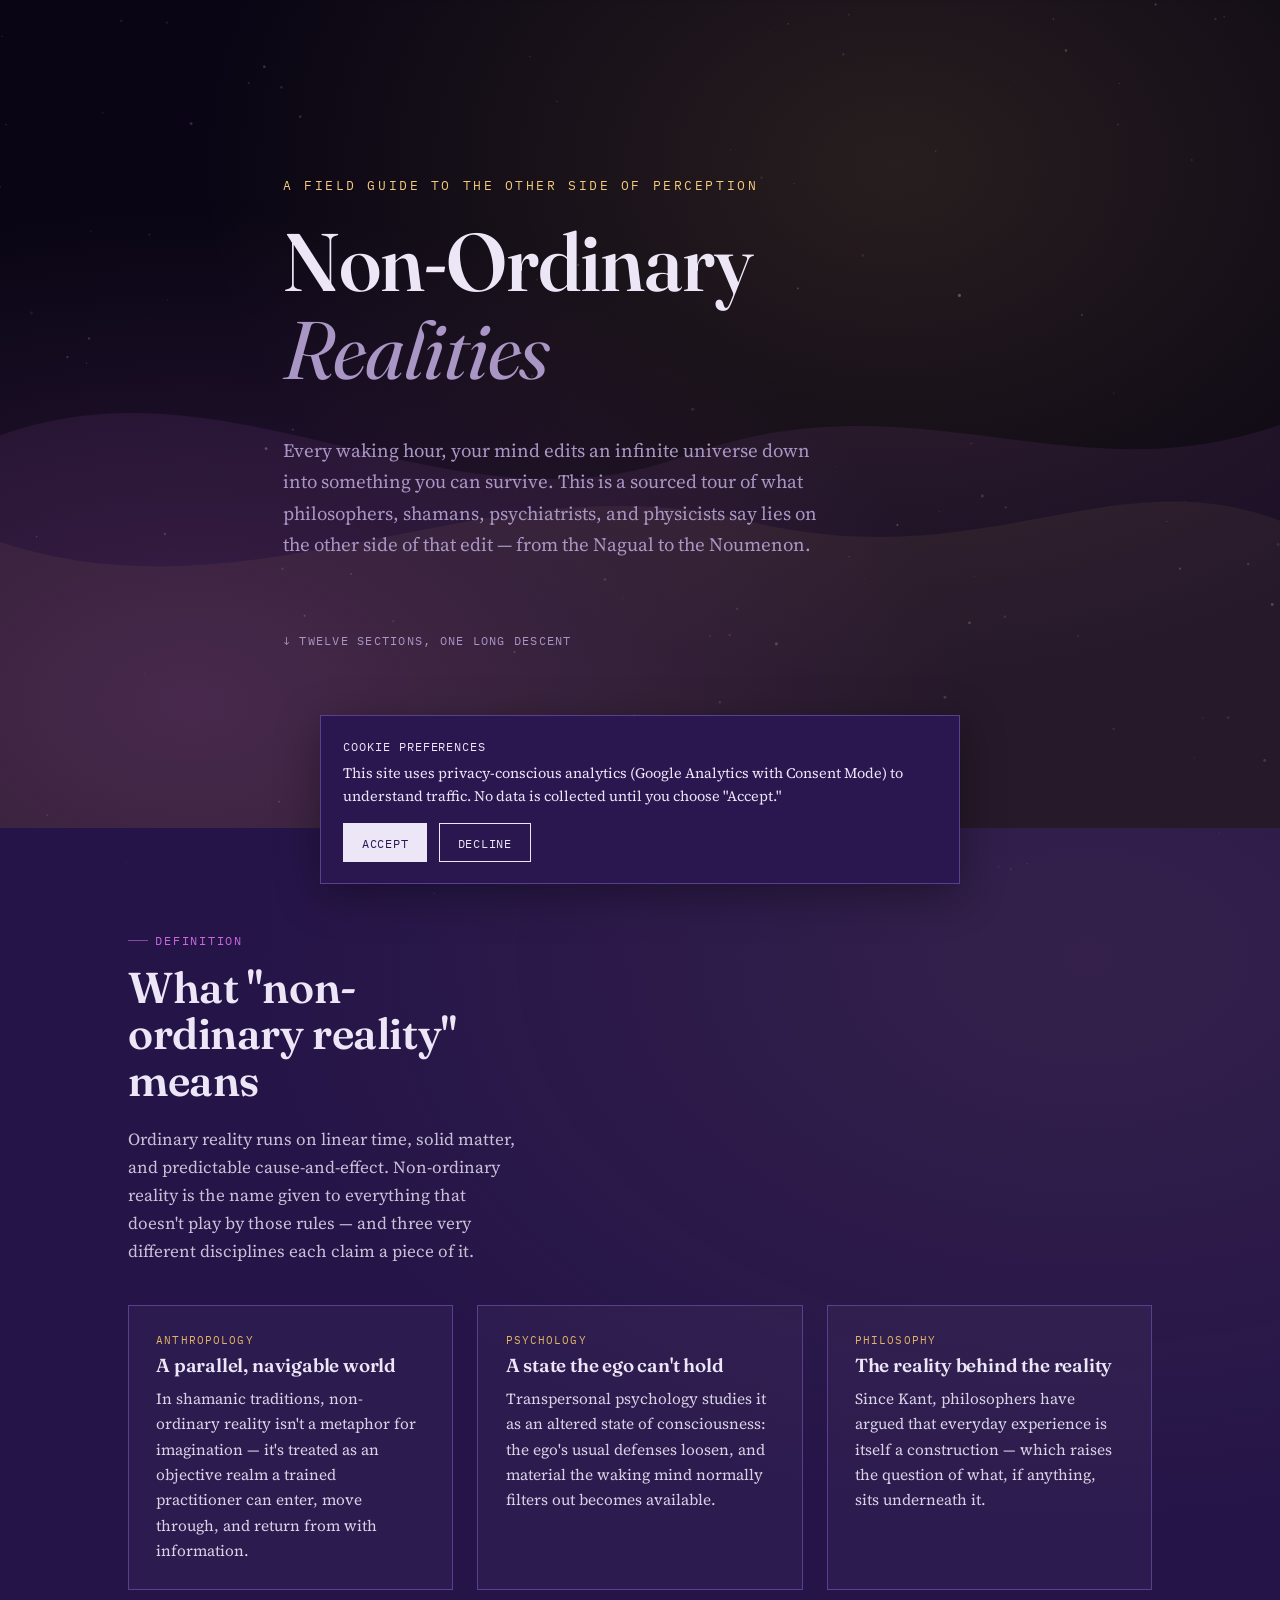
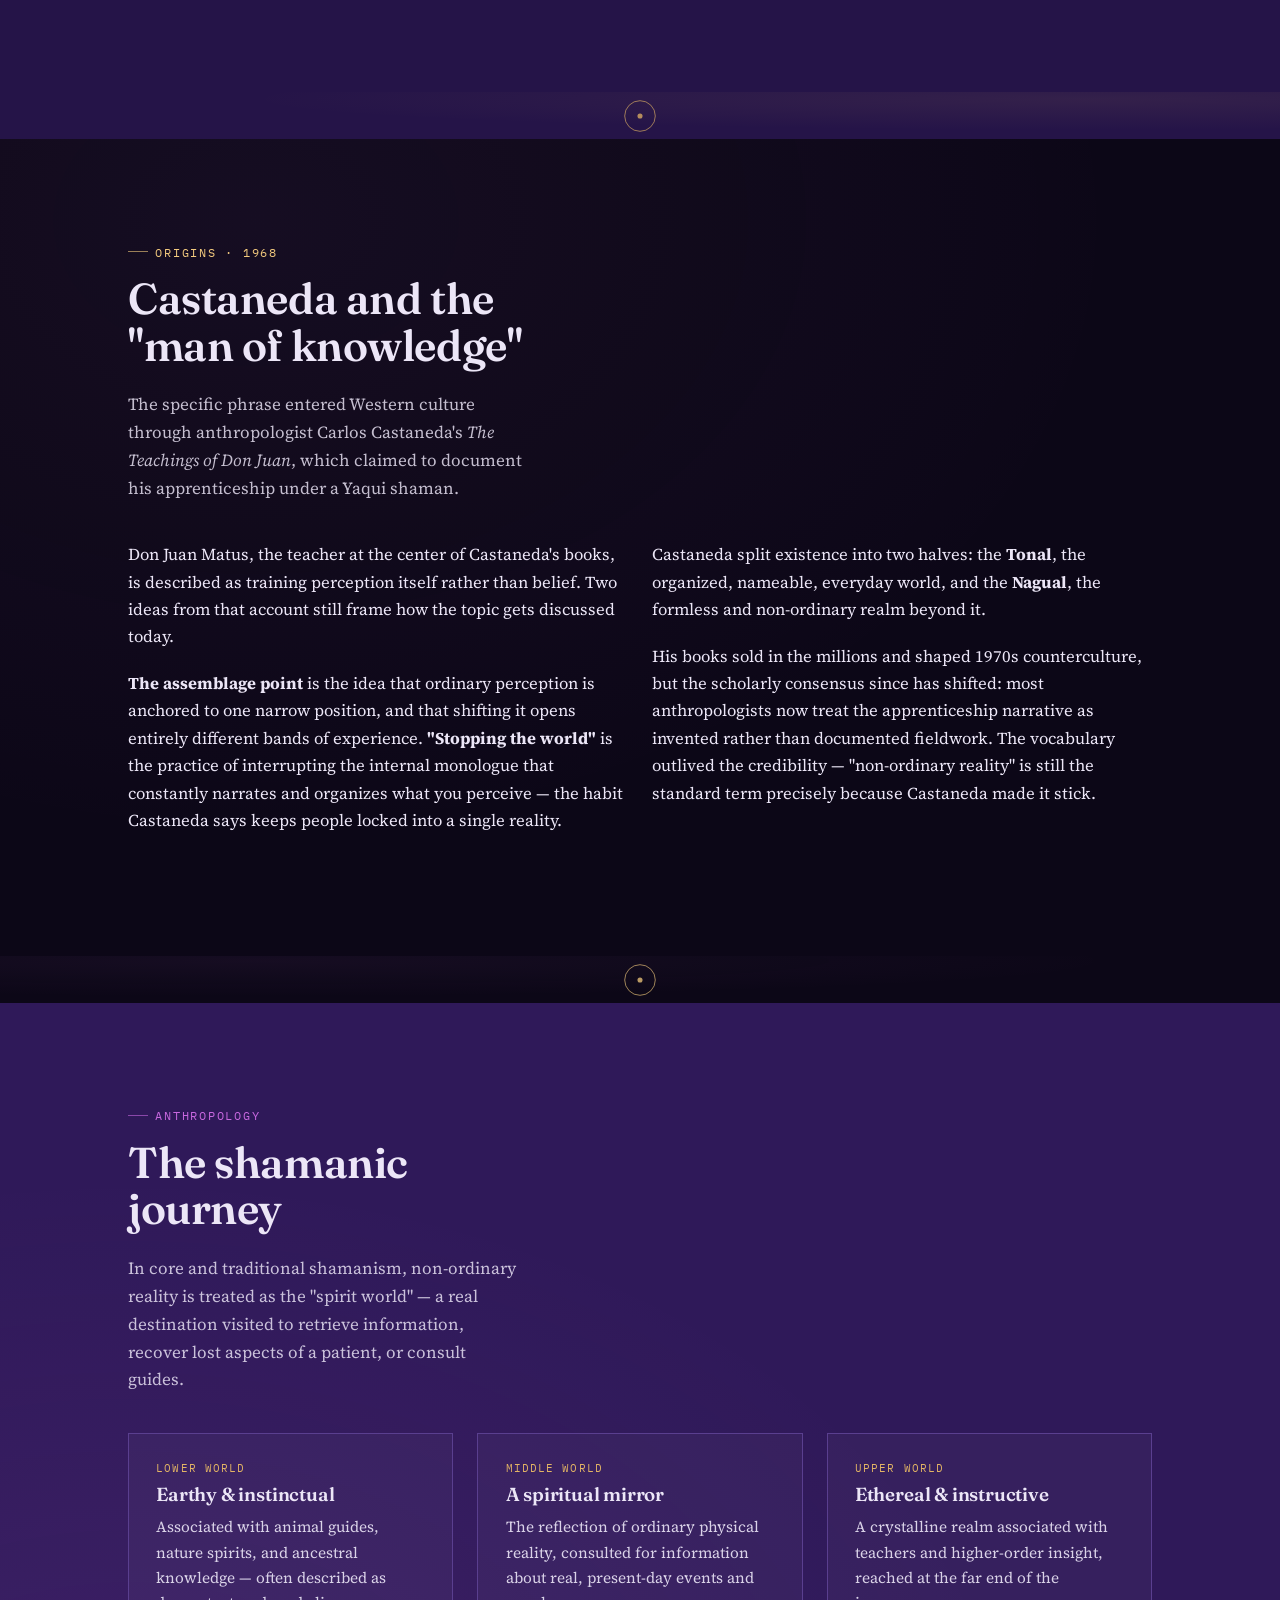
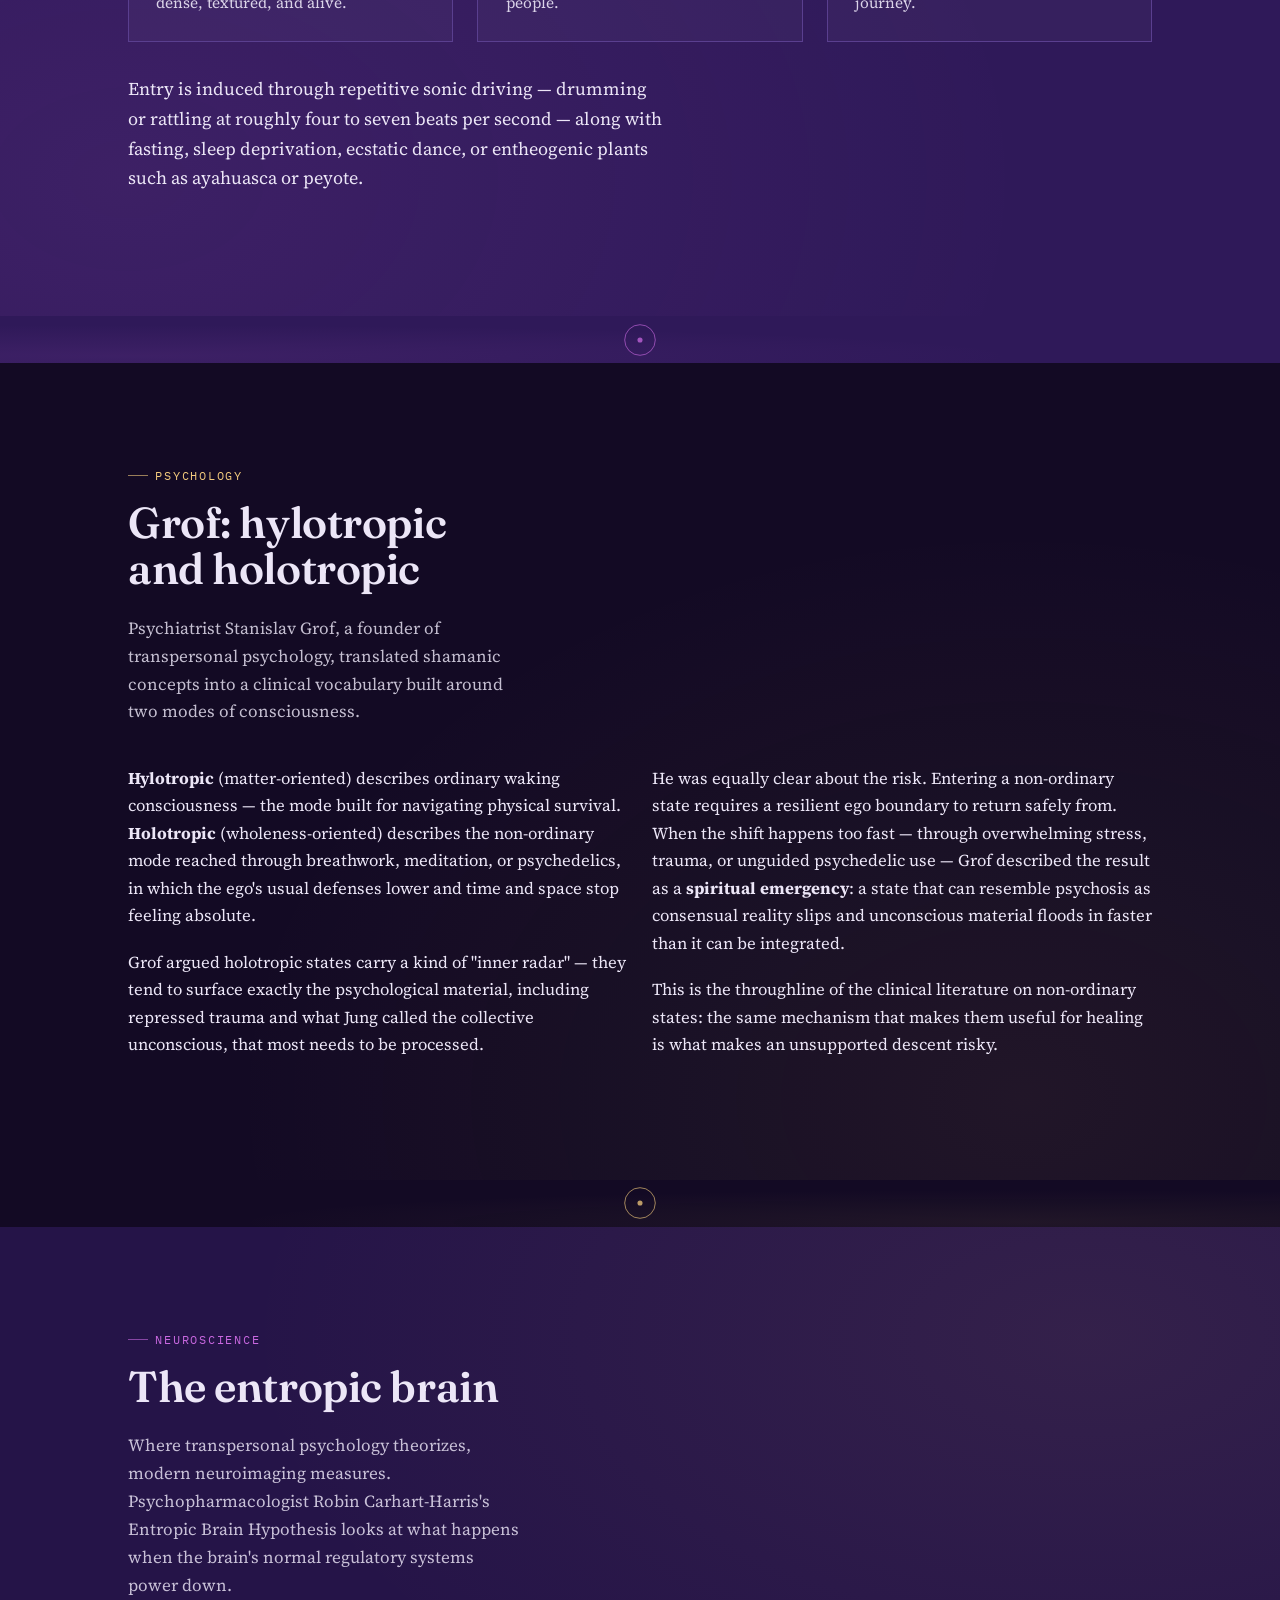
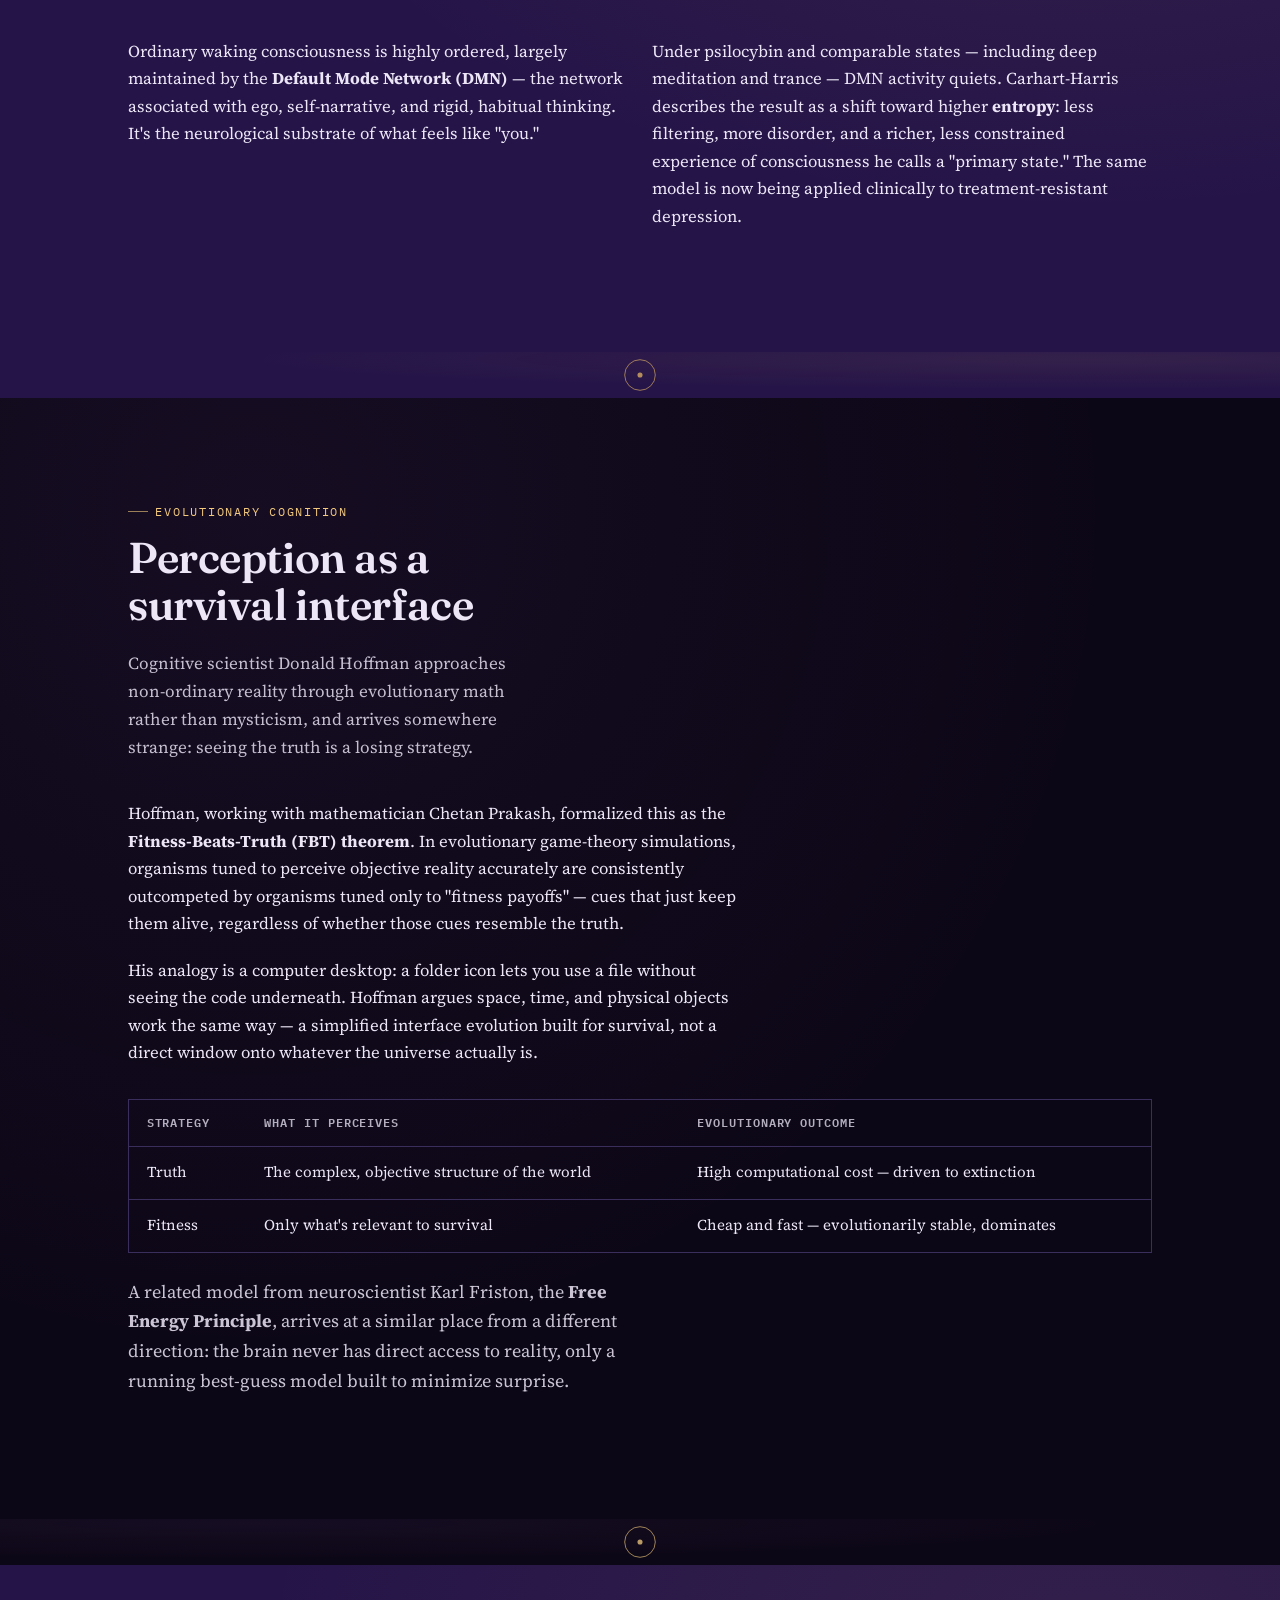
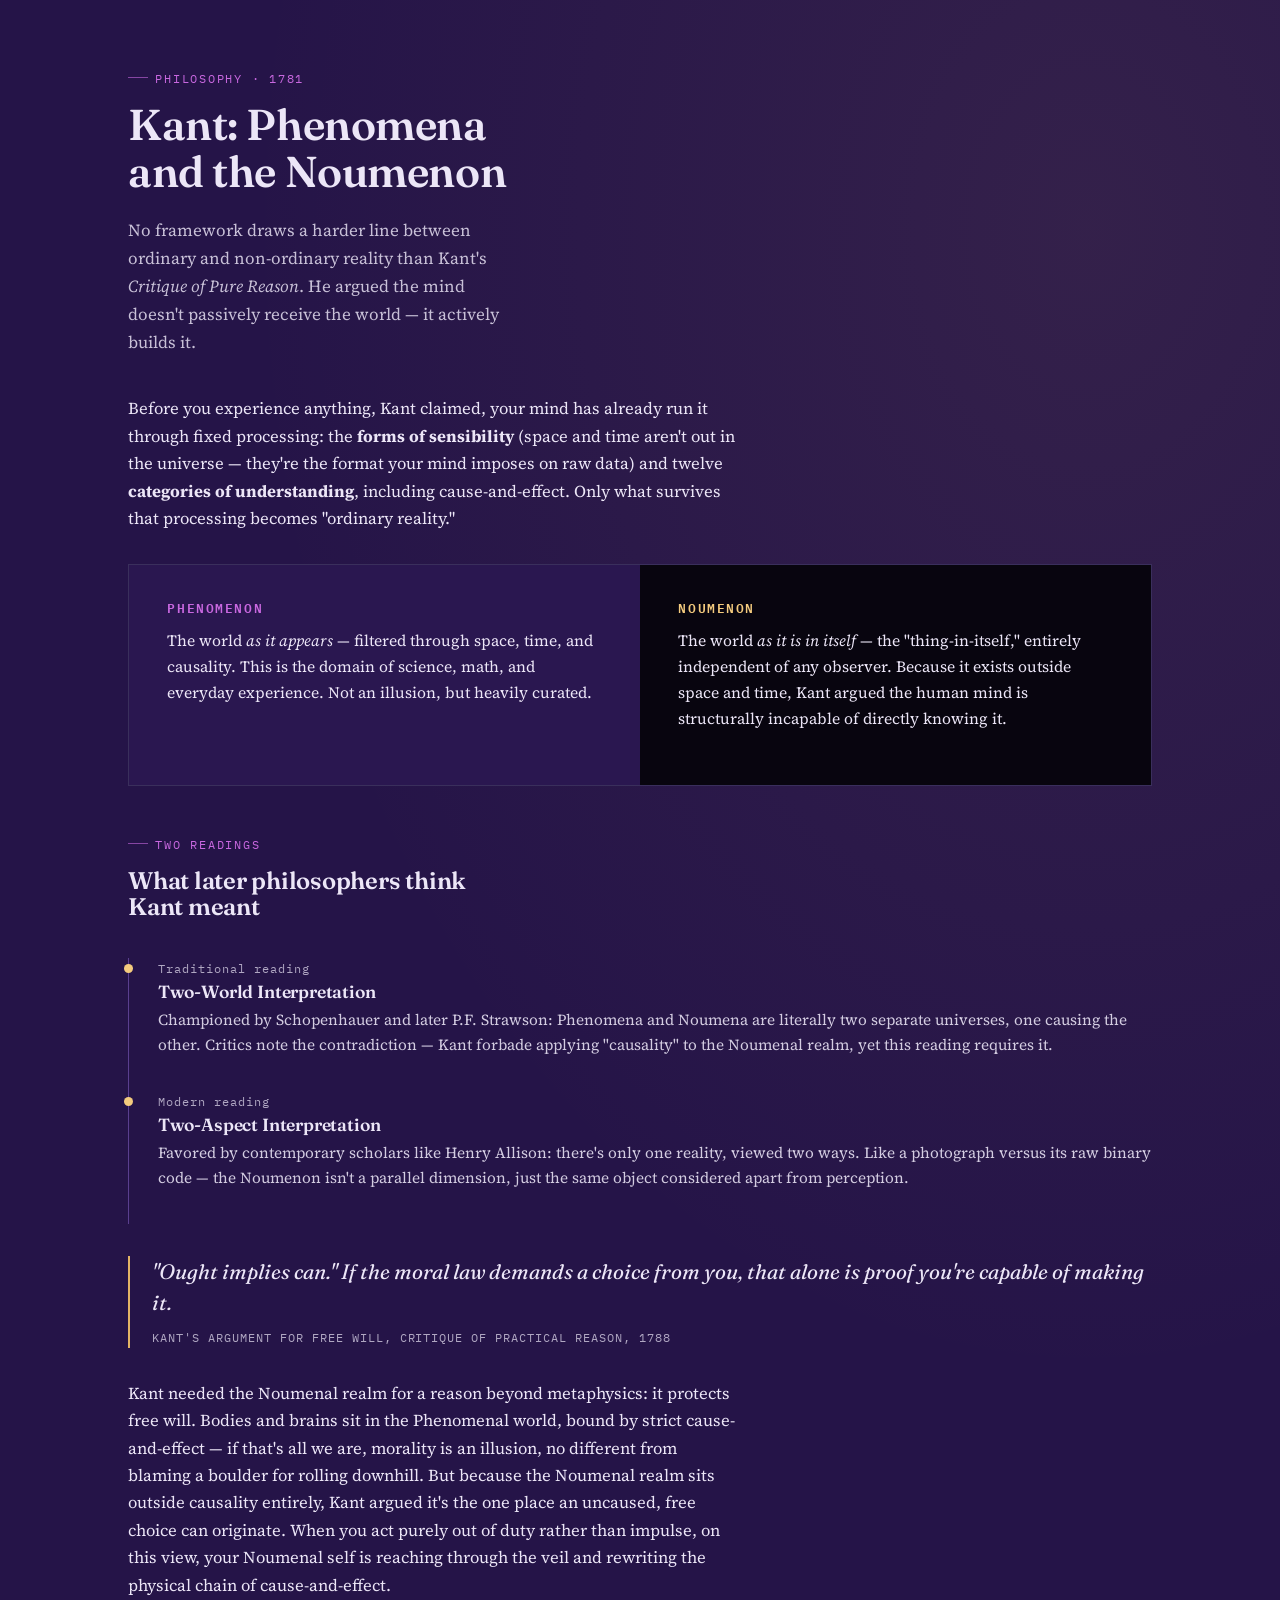
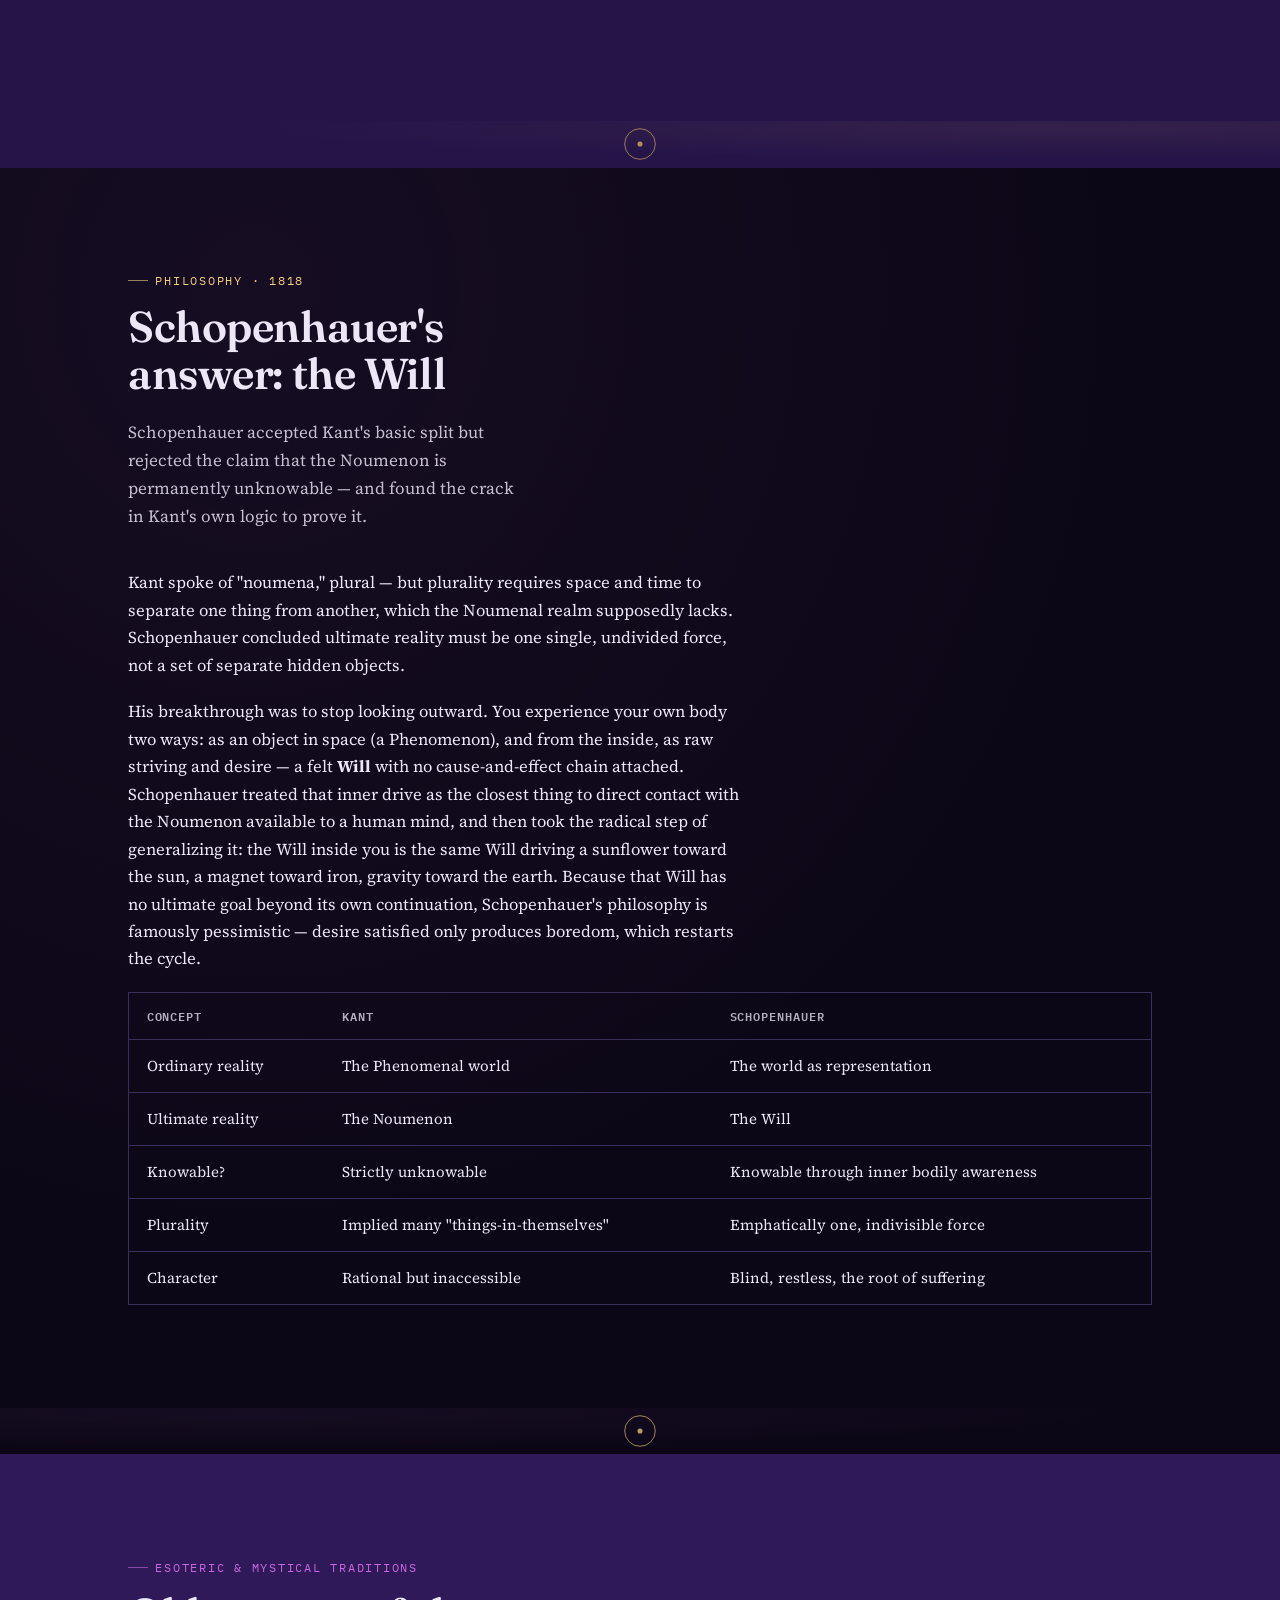
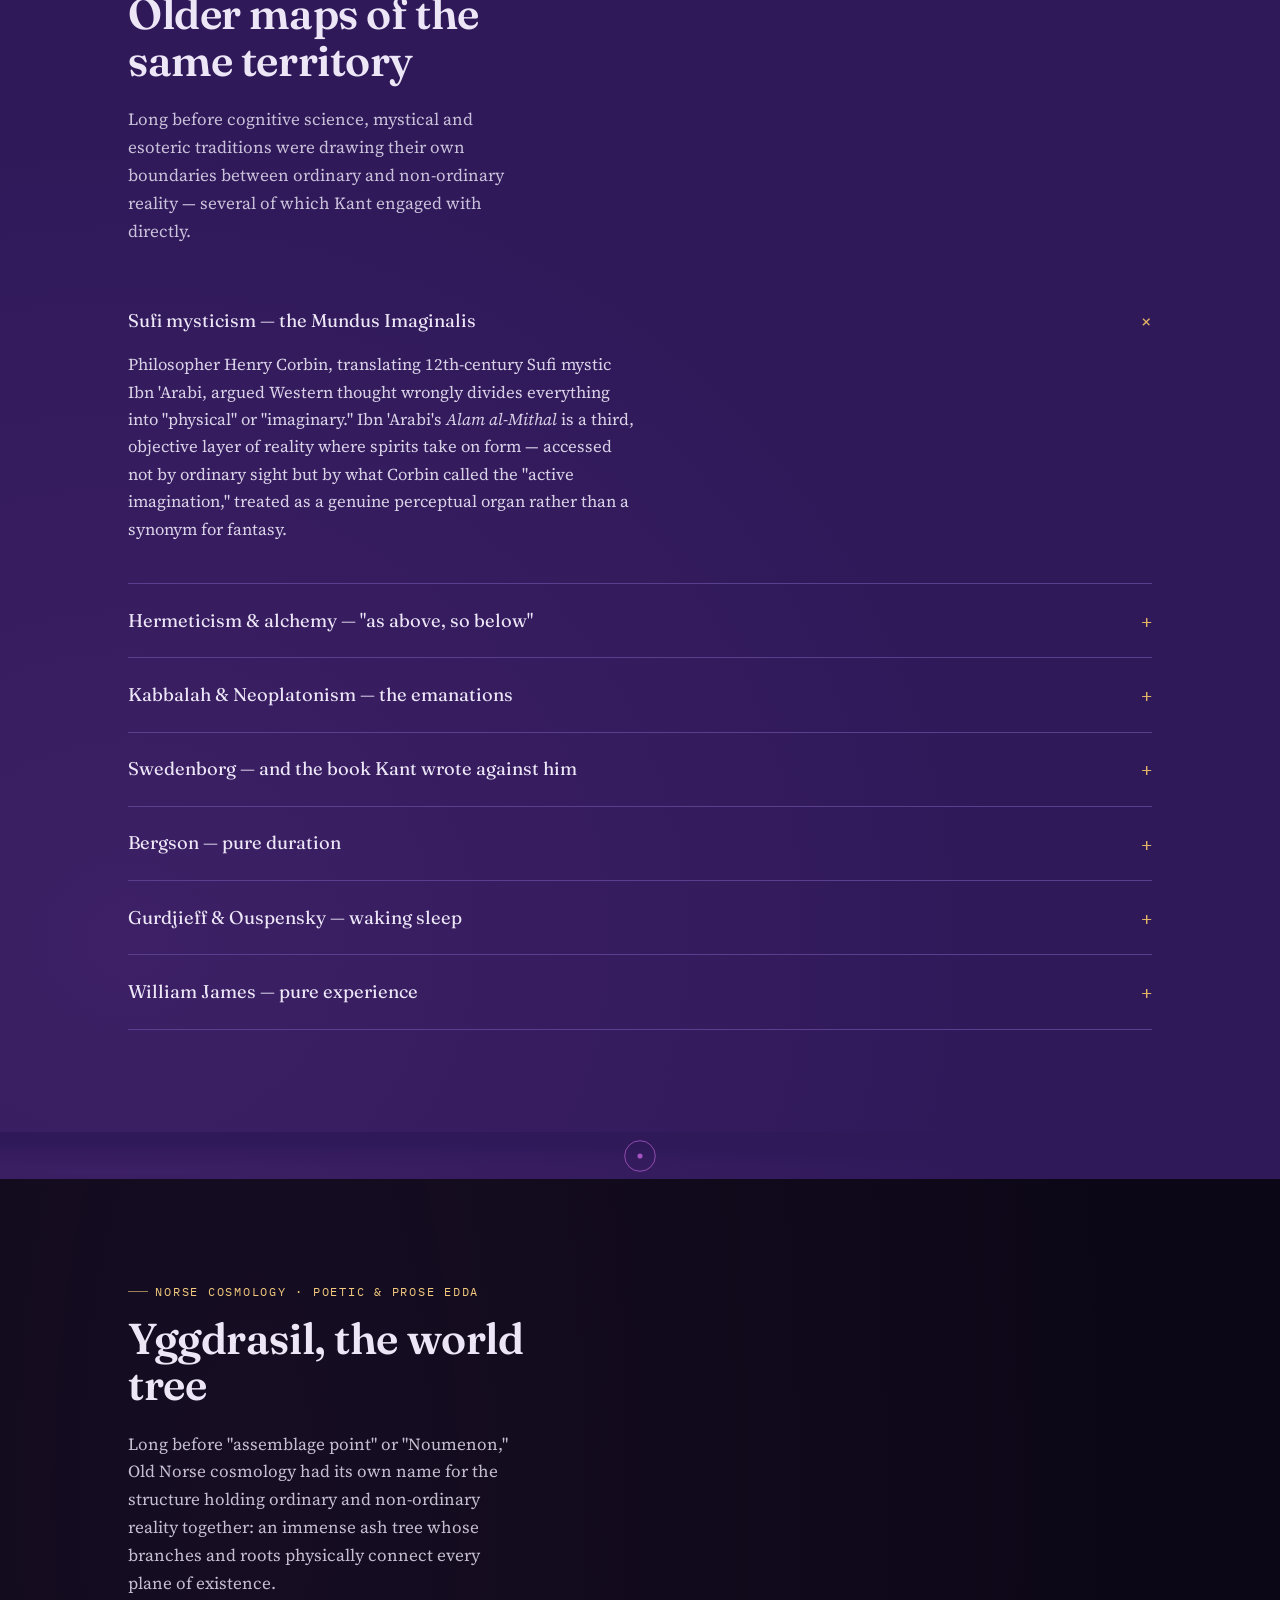
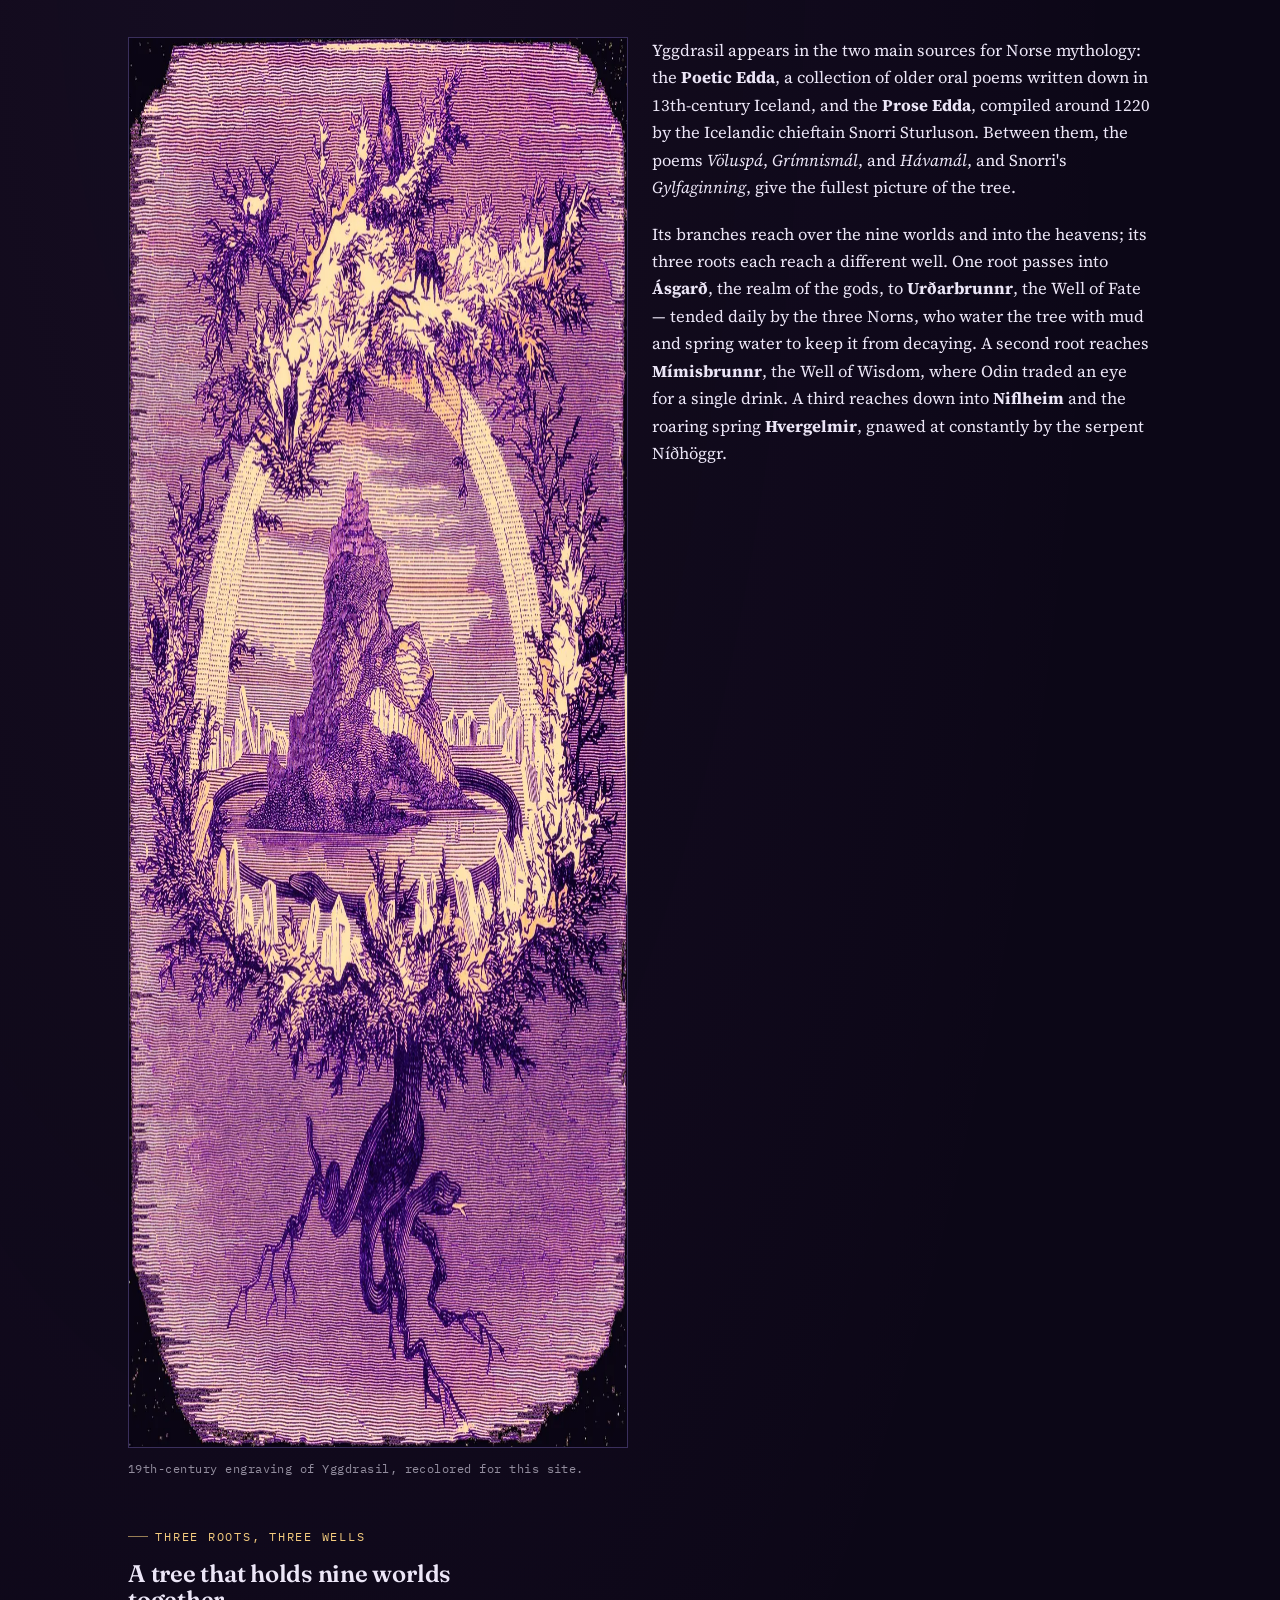
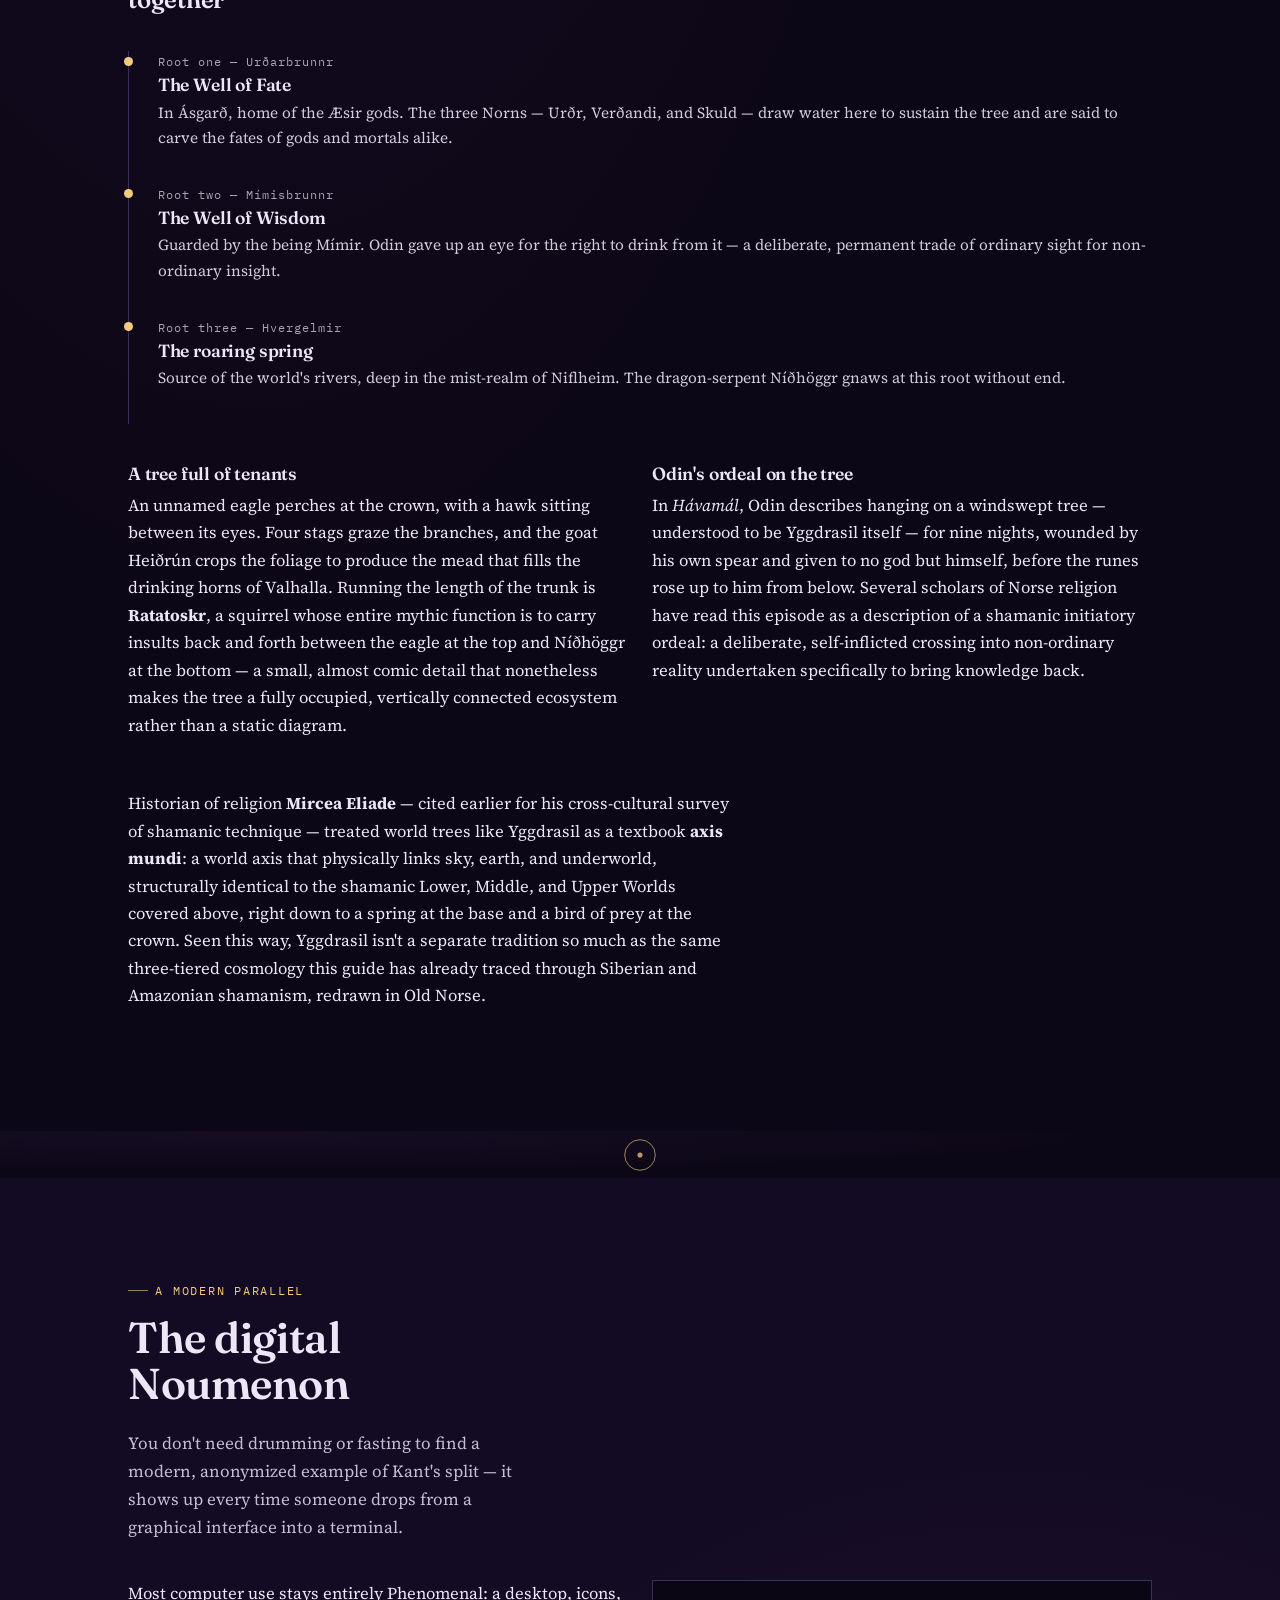
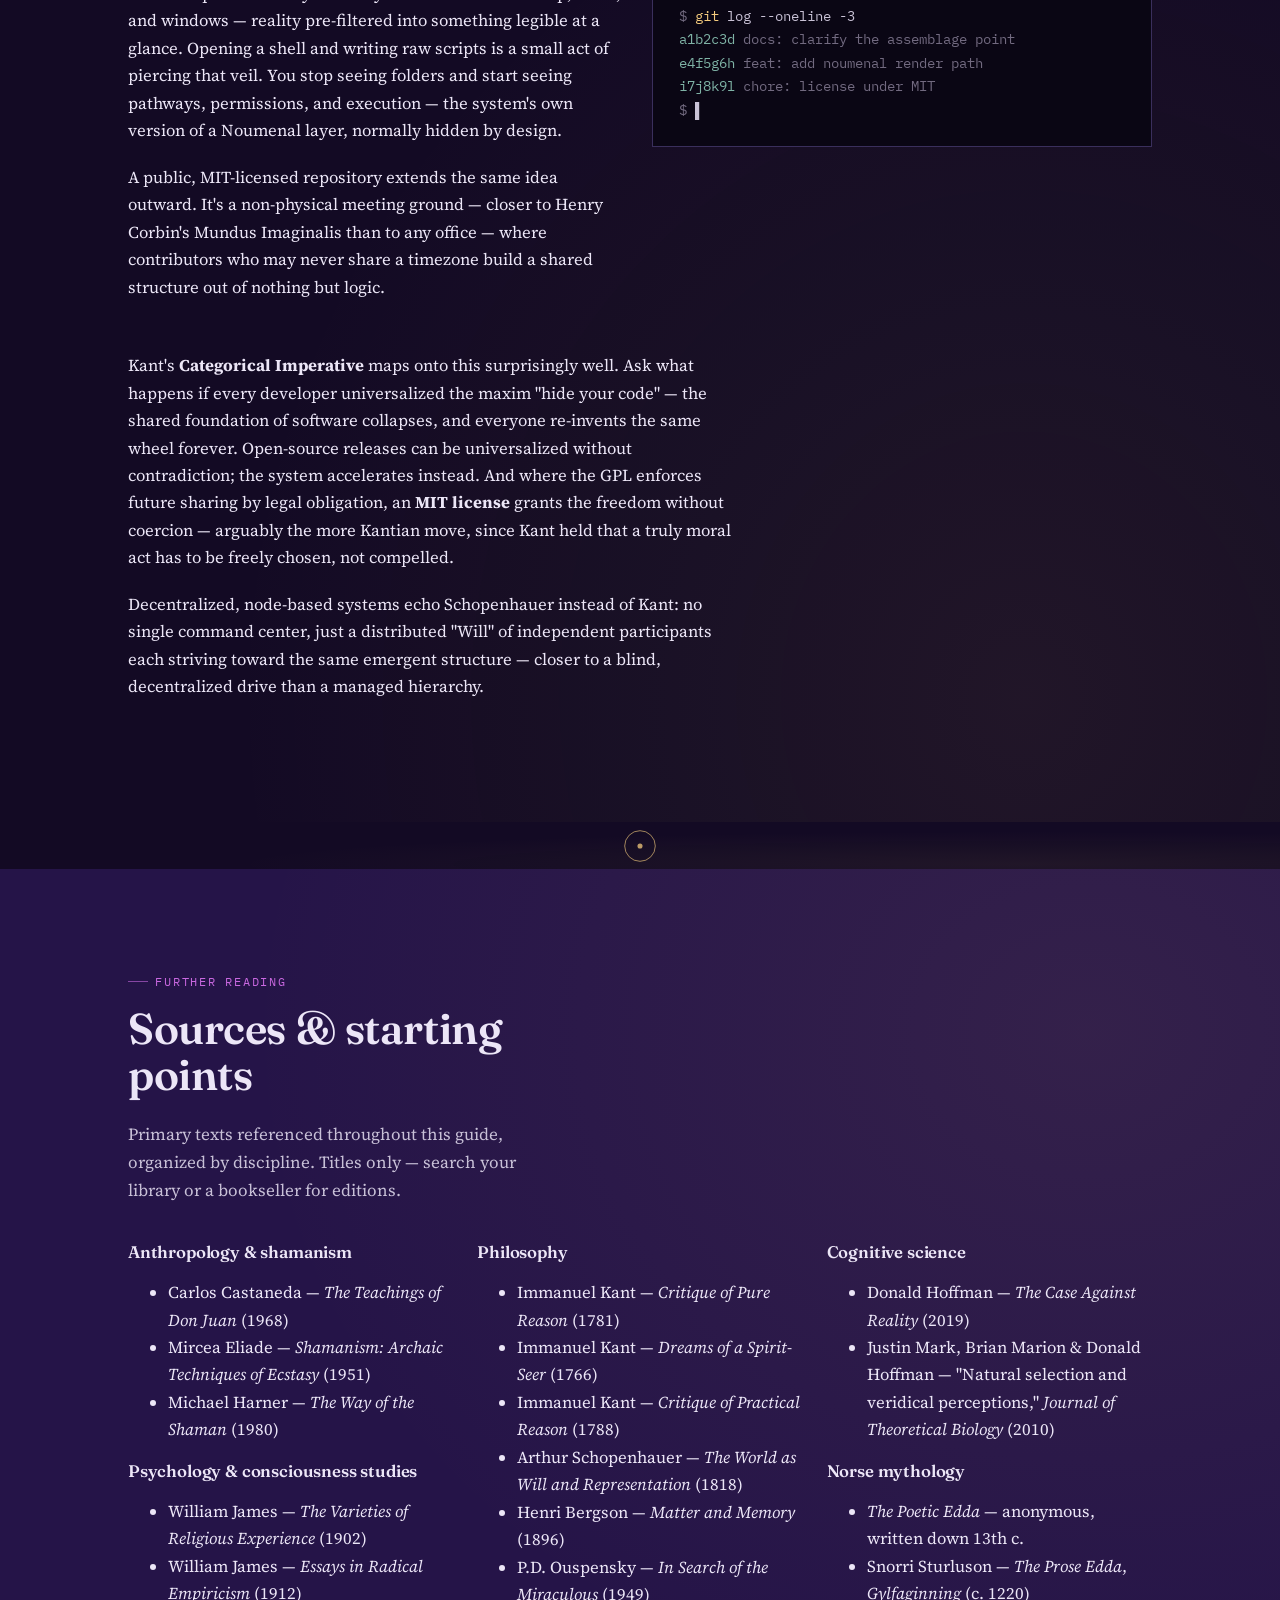
==== index.html @ 23cc80ba "Add files via upload" ====
<!DOCTYPE html>
<html lang="en">
<head>
<meta charset="UTF-8">
<meta name="viewport" content="width=device-width, initial-scale=1.0">
<title>Non-Ordinary Realities — A Field Guide to the Other Side of Perception</title>
<meta name="description" content="A sourced field guide to non-ordinary reality: Castaneda's Nagual, shamanic journeying, Grof's holotropic states, the entropic brain, Hoffman's interface theory, Kant's Noumenon, Schopenhauer's Will, Yggdrasil, and the Western esoteric traditions.">
<meta name="robots" content="index, follow">
<link rel="canonical" href="https://sauerninja.github.io/Non-Ordinary-Realities/">

<!-- Open Graph -->
<meta property="og:type" content="article">
<meta property="og:title" content="Non-Ordinary Realities — A Field Guide to the Other Side of Perception">
<meta property="og:description" content="From Castaneda's Nagual to Kant's Noumenon: a sourced tour of every discipline that maps what lies beyond ordinary waking consciousness.">
<meta property="og:url" content="https://sauerninja.github.io/Non-Ordinary-Realities/">
<meta property="og:site_name" content="Non-Ordinary Realities">
<meta property="og:image" content="https://sauerninja.github.io/Non-Ordinary-Realities/assets/og-image.jpg">
<meta property="og:image:width" content="1200">
<meta property="og:image:height" content="630">
<meta property="og:image:alt" content="A recolored 19th-century etching of Yggdrasil, the Norse world tree, in the site's cosmic purple palette">

<!-- Twitter -->
<meta name="twitter:card" content="summary_large_image">
<meta name="twitter:title" content="Non-Ordinary Realities — A Field Guide to the Other Side of Perception">
<meta name="twitter:description" content="A sourced tour of shamanism, transpersonal psychology, neuroscience, interface theory, and Kant's Noumenon.">
<meta name="twitter:image" content="https://sauerninja.github.io/Non-Ordinary-Realities/assets/og-image.jpg">

<!-- Favicons -->
<link rel="icon" type="image/x-icon" href="/favicon.ico">
<link rel="icon" type="image/png" sizes="16x16" href="/assets/favicon-16.png">
<link rel="icon" type="image/png" sizes="32x32" href="/assets/favicon-32.png">
<link rel="apple-touch-icon" sizes="180x180" href="/assets/favicon-180.png">
<link rel="icon" type="image/png" sizes="512x512" href="/assets/favicon-512.png">
<meta name="theme-color" content="#0d0818">

<!-- Fonts -->
<link rel="preconnect" href="https://fonts.googleapis.com">
<link rel="preconnect" href="https://fonts.gstatic.com" crossorigin>
<link href="https://fonts.googleapis.com/css2?family=Fraunces:ital,opsz,wght@0,9..144,400;0,9..144,560;0,9..144,600;1,9..144,400&family=Source+Serif+4:ital,wght@0,400;0,600;1,400&family=IBM+Plex+Mono:wght@400;500&display=swap" rel="stylesheet">

<link rel="stylesheet" href="css/style.css">

<!-- JSON-LD: Article -->
<script type="application/ld+json">
{
  "@context": "https://schema.org",
  "@type": "Article",
  "headline": "Non-Ordinary Realities — A Field Guide to the Other Side of Perception",
  "description": "A sourced field guide to non-ordinary reality across anthropology, shamanism, transpersonal psychology, neuroscience, evolutionary cognition, Norse cosmology, and philosophy.",
  "url": "https://sauerninja.github.io/Non-Ordinary-Realities/",
  "mainEntityOfPage": "https://sauerninja.github.io/Non-Ordinary-Realities/",
  "image": "https://sauerninja.github.io/Non-Ordinary-Realities/assets/og-image.jpg",
  "author": { "@type": "Organization", "name": "Non-Ordinary Realities" },
  "publisher": { "@type": "Organization", "name": "Non-Ordinary Realities" }
}
</script>

<!-- JSON-LD: FAQPage -->
<script type="application/ld+json">
{
  "@context": "https://schema.org",
  "@type": "FAQPage",
  "mainEntity": [
    {
      "@type": "Question",
      "name": "What does \"non-ordinary reality\" actually mean?",
      "acceptedAnswer": {
        "@type": "Answer",
        "text": "It refers to modes of experience that fall outside everyday, ego-centered waking consciousness — states where linear time, fixed identity, and strict cause-and-effect stop organizing perception the way they normally do. The phrase was popularized by Carlos Castaneda but the underlying idea is studied separately across anthropology, psychology, neuroscience, and philosophy."
      }
    },
    {
      "@type": "Question",
      "name": "Is Carlos Castaneda's work considered factual?",
      "acceptedAnswer": {
        "@type": "Answer",
        "text": "No. While Castaneda's books were enormously influential and introduced terms like \"non-ordinary reality\" and \"the Nagual\" into wider use, most anthropologists now regard his account of an apprenticeship under a Yaqui shaman as fiction rather than field ethnography. His vocabulary still shapes how the topic is discussed today."
      }
    },
    {
      "@type": "Question",
      "name": "What is the difference between Kant's Phenomenon and Noumenon?",
      "acceptedAnswer": {
        "@type": "Answer",
        "text": "The Phenomenon is the world as it appears once filtered through the mind's built-in structures of space, time, and causality — ordinary reality. The Noumenon, or \"thing-in-itself,\" is reality as it exists independent of any observer. Kant argued the human mind cannot directly know the Noumenon, only reason about it."
      }
    },
    {
      "@type": "Question",
      "name": "Did Kant believe in an afterlife or spirit world?",
      "acceptedAnswer": {
        "@type": "Answer",
        "text": "Kant was deeply skeptical of claims to have directly perceived a spiritual realm, as laid out in his 1766 satire Dreams of a Spirit-Seer, written against the mystic Emanuel Swedenborg. Kant's position was that the Noumenal realm might exist but could never be an object of empirical knowledge — only of moral reasoning."
      }
    },
    {
      "@type": "Question",
      "name": "How does Hoffman's interface theory relate to non-ordinary reality?",
      "acceptedAnswer": {
        "@type": "Answer",
        "text": "Cognitive scientist Donald Hoffman uses evolutionary game theory to argue that perceiving objective reality accurately would be an evolutionary disadvantage. Organisms tuned only to \"fitness\" cues consistently outcompete organisms tuned to truth, suggesting ordinary perception is a simplified interface rather than a direct window onto the structure of the universe."
      }
    },
    {
      "@type": "Question",
      "name": "What is Yggdrasil and how does it relate to non-ordinary reality?",
      "acceptedAnswer": {
        "@type": "Answer",
        "text": "Yggdrasil is the world tree of Norse mythology, described in the Poetic Edda and Snorri Sturluson's Prose Edda. Its branches and three roots physically connect the nine worlds, including the realms of gods, giants, and the dead. Historians of religion classify it as an axis mundi — a world axis structurally identical to the shamanic Lower, Middle, and Upper Worlds — and read Odin's nine-night ordeal hanging on the tree in Hávamál as a description of a shamanic initiatory journey into non-ordinary reality."
      }
    },
    {
      "@type": "Question",
      "name": "Is this site promoting or instructing drug use?",
      "acceptedAnswer": {
        "@type": "Answer",
        "text": "No. This is an educational resource surveying how different academic and esoteric traditions have theorized altered and non-ordinary states. It does not provide dosing, sourcing, or how-to guidance for any substance."
      }
    }
  ]
}
</script>
</head>
<body>

<canvas id="starfield" aria-hidden="true"></canvas>

<a class="skip-link" href="#main">Skip to content</a>

<nav class="topnav" aria-label="Section navigation">
  <a href="#top" class="topnav-brand">NOR</a>
  <div class="topnav-links">
    <a href="#origins">Origins</a>
    <a href="#kant">Kant</a>
    <a href="#esoteric">Esoteric</a>
    <a href="#yggdrasil">Yggdrasil</a>
    <a href="#digital">Digital</a>
    <a href="#sources">Sources</a>
  </div>
</nav>

<header class="hero reg-ink" id="top">
  <div class="hero-field" aria-hidden="true">
    <svg viewBox="0 0 1200 800" preserveAspectRatio="xMidYMid slice">
      <path class="veil-path" d="M0,420 C220,340 420,520 640,440 C860,360 1000,480 1200,410 L1200,800 L0,800 Z" fill="#c968e0" opacity="0.16"/>
      <path class="veil-path two" d="M0,520 C240,600 460,440 700,500 C920,555 1040,440 1200,500 L1200,800 L0,800 Z" fill="#e3b465" opacity="0.12"/>
    </svg>
  </div>
  <div class="container">
    <p class="hero-kicker">A field guide to the other side of perception</p>
    <h1>Non-Ordinary <em>Realities</em></h1>
    <p class="hero-sub">Every waking hour, your mind edits an infinite universe down into something you can survive. This is a sourced tour of what philosophers, shamans, psychiatrists, and physicists say lies on the other side of that edit — from the Nagual to the Noumenon.</p>
    <span class="hero-scroll">↓ Twelve sections, one long descent</span>
  </div>
</header>

<main id="main">

<!-- ============================================================
     SECTION: What Is Non-Ordinary Reality
     ============================================================ -->
<section class="reg-vellum" id="what-is">
  <div class="container">
    <div class="sec-head">
      <p class="eyebrow">Definition</p>
      <h2>What "non-ordinary reality" means</h2>
      <p class="sec-dek">Ordinary reality runs on linear time, solid matter, and predictable cause-and-effect. Non-ordinary reality is the name given to everything that doesn't play by those rules — and three very different disciplines each claim a piece of it.</p>
    </div>
    <div class="grid grid-3 prose">
      <div class="card">
        <span class="card-tag">Anthropology</span>
        <h3>A parallel, navigable world</h3>
        <p>In shamanic traditions, non-ordinary reality isn't a metaphor for imagination — it's treated as an objective realm a trained practitioner can enter, move through, and return from with information.</p>
      </div>
      <div class="card">
        <span class="card-tag">Psychology</span>
        <h3>A state the ego can't hold</h3>
        <p>Transpersonal psychology studies it as an altered state of consciousness: the ego's usual defenses loosen, and material the waking mind normally filters out becomes available.</p>
      </div>
      <div class="card">
        <span class="card-tag">Philosophy</span>
        <h3>The reality behind the reality</h3>
        <p>Since Kant, philosophers have argued that everyday experience is itself a construction — which raises the question of what, if anything, sits underneath it.</p>
      </div>
    </div>
  </div>
</section>

<div class="veil-divider reg-vellum" aria-hidden="true">
  <svg viewBox="0 0 40 40"><circle cx="20" cy="20" r="18" fill="none" stroke="#e3b465" stroke-width="1"/><circle cx="20" cy="20" r="3" fill="#e3b465"/></svg>
</div>

<!-- ============================================================
     SECTION: Origins — Castaneda
     ============================================================ -->
<section class="reg-ink" id="origins">
  <div class="container">
    <div class="sec-head">
      <p class="eyebrow">Origins · 1968</p>
      <h2>Castaneda and the "man of knowledge"</h2>
      <p class="sec-dek">The specific phrase entered Western culture through anthropologist Carlos Castaneda's <em>The Teachings of Don Juan</em>, which claimed to document his apprenticeship under a Yaqui shaman.</p>
    </div>
    <div class="grid grid-2 prose">
      <div>
        <p>Don Juan Matus, the teacher at the center of Castaneda's books, is described as training perception itself rather than belief. Two ideas from that account still frame how the topic gets discussed today.</p>
        <p><strong>The assemblage point</strong> is the idea that ordinary perception is anchored to one narrow position, and that shifting it opens entirely different bands of experience. <strong>"Stopping the world"</strong> is the practice of interrupting the internal monologue that constantly narrates and organizes what you perceive — the habit Castaneda says keeps people locked into a single reality.</p>
      </div>
      <div>
        <p>Castaneda split existence into two halves: the <strong>Tonal</strong>, the organized, nameable, everyday world, and the <strong>Nagual</strong>, the formless and non-ordinary realm beyond it.</p>
        <p>His books sold in the millions and shaped 1970s counterculture, but the scholarly consensus since has shifted: most anthropologists now treat the apprenticeship narrative as invented rather than documented fieldwork. The vocabulary outlived the credibility — "non-ordinary reality" is still the standard term precisely because Castaneda made it stick.</p>
      </div>
    </div>
  </div>
</section>

<div class="veil-divider reg-ink" aria-hidden="true">
  <svg viewBox="0 0 40 40"><circle cx="20" cy="20" r="18" fill="none" stroke="#f4cb7e" stroke-width="1"/><circle cx="20" cy="20" r="3" fill="#f4cb7e"/></svg>
</div>

<!-- ============================================================
     SECTION: Shamanic journeying
     ============================================================ -->
<section class="reg-vellum-2" id="shamanic">
  <div class="container">
    <div class="sec-head">
      <p class="eyebrow">Anthropology</p>
      <h2>The shamanic journey</h2>
      <p class="sec-dek">In core and traditional shamanism, non-ordinary reality is treated as the "spirit world" — a real destination visited to retrieve information, recover lost aspects of a patient, or consult guides.</p>
    </div>
    <div class="grid grid-3 prose">
      <div class="card">
        <span class="card-tag">Lower World</span>
        <h3>Earthy & instinctual</h3>
        <p>Associated with animal guides, nature spirits, and ancestral knowledge — often described as dense, textured, and alive.</p>
      </div>
      <div class="card">
        <span class="card-tag">Middle World</span>
        <h3>A spiritual mirror</h3>
        <p>The reflection of ordinary physical reality, consulted for information about real, present-day events and people.</p>
      </div>
      <div class="card">
        <span class="card-tag">Upper World</span>
        <h3>Ethereal & instructive</h3>
        <p>A crystalline realm associated with teachers and higher-order insight, reached at the far end of the journey.</p>
      </div>
    </div>
    <p class="prose" style="margin-top:2rem; max-width:60ch;">Entry is induced through repetitive sonic driving — drumming or rattling at roughly four to seven beats per second — along with fasting, sleep deprivation, ecstatic dance, or entheogenic plants such as ayahuasca or peyote.</p>
  </div>
</section>

<div class="veil-divider reg-vellum-2" aria-hidden="true">
  <svg viewBox="0 0 40 40"><circle cx="20" cy="20" r="18" fill="none" stroke="#c968e0" stroke-width="1"/><circle cx="20" cy="20" r="3" fill="#c968e0"/></svg>
</div>

<!-- ============================================================
     SECTION: Transpersonal psychology — Grof
     ============================================================ -->
<section class="reg-ink-2" id="transpersonal">
  <div class="container">
    <div class="sec-head">
      <p class="eyebrow">Psychology</p>
      <h2>Grof: hylotropic and holotropic</h2>
      <p class="sec-dek">Psychiatrist Stanislav Grof, a founder of transpersonal psychology, translated shamanic concepts into a clinical vocabulary built around two modes of consciousness.</p>
    </div>
    <div class="grid grid-2 prose">
      <div>
        <p><strong>Hylotropic</strong> (matter-oriented) describes ordinary waking consciousness — the mode built for navigating physical survival. <strong>Holotropic</strong> (wholeness-oriented) describes the non-ordinary mode reached through breathwork, meditation, or psychedelics, in which the ego's usual defenses lower and time and space stop feeling absolute.</p>
        <p>Grof argued holotropic states carry a kind of "inner radar" — they tend to surface exactly the psychological material, including repressed trauma and what Jung called the collective unconscious, that most needs to be processed.</p>
      </div>
      <div>
        <p>He was equally clear about the risk. Entering a non-ordinary state requires a resilient ego boundary to return safely from. When the shift happens too fast — through overwhelming stress, trauma, or unguided psychedelic use — Grof described the result as a <strong>spiritual emergency</strong>: a state that can resemble psychosis as consensual reality slips and unconscious material floods in faster than it can be integrated.</p>
        <p>This is the throughline of the clinical literature on non-ordinary states: the same mechanism that makes them useful for healing is what makes an unsupported descent risky.</p>
      </div>
    </div>
  </div>
</section>

<div class="veil-divider reg-ink-2" aria-hidden="true">
  <svg viewBox="0 0 40 40"><circle cx="20" cy="20" r="18" fill="none" stroke="#f4cb7e" stroke-width="1"/><circle cx="20" cy="20" r="3" fill="#f4cb7e"/></svg>
</div>

<!-- ============================================================
     SECTION: Neuroscience — entropic brain / DMN
     ============================================================ -->
<section class="reg-vellum" id="neuroscience">
  <div class="container">
    <div class="sec-head">
      <p class="eyebrow">Neuroscience</p>
      <h2>The entropic brain</h2>
      <p class="sec-dek">Where transpersonal psychology theorizes, modern neuroimaging measures. Psychopharmacologist Robin Carhart-Harris's Entropic Brain Hypothesis looks at what happens when the brain's normal regulatory systems power down.</p>
    </div>
    <div class="grid grid-2 prose">
      <div>
        <p>Ordinary waking consciousness is highly ordered, largely maintained by the <strong>Default Mode Network (DMN)</strong> — the network associated with ego, self-narrative, and rigid, habitual thinking. It's the neurological substrate of what feels like "you."</p>
      </div>
      <div>
        <p>Under psilocybin and comparable states — including deep meditation and trance — DMN activity quiets. Carhart-Harris describes the result as a shift toward higher <strong>entropy</strong>: less filtering, more disorder, and a richer, less constrained experience of consciousness he calls a "primary state." The same model is now being applied clinically to treatment-resistant depression.</p>
      </div>
    </div>
  </div>
</section>

<div class="veil-divider reg-vellum" aria-hidden="true">
  <svg viewBox="0 0 40 40"><circle cx="20" cy="20" r="18" fill="none" stroke="#e3b465" stroke-width="1"/><circle cx="20" cy="20" r="3" fill="#e3b465"/></svg>
</div>

<!-- ============================================================
     SECTION: Interface theory — Hoffman
     ============================================================ -->
<section class="reg-ink" id="interface">
  <div class="container">
    <div class="sec-head">
      <p class="eyebrow">Evolutionary cognition</p>
      <h2>Perception as a survival interface</h2>
      <p class="sec-dek">Cognitive scientist Donald Hoffman approaches non-ordinary reality through evolutionary math rather than mysticism, and arrives somewhere strange: seeing the truth is a losing strategy.</p>
    </div>
    <div class="prose measure">
      <p>Hoffman, working with mathematician Chetan Prakash, formalized this as the <strong>Fitness-Beats-Truth (FBT) theorem</strong>. In evolutionary game-theory simulations, organisms tuned to perceive objective reality accurately are consistently outcompeted by organisms tuned only to "fitness payoffs" — cues that just keep them alive, regardless of whether those cues resemble the truth.</p>
      <p>His analogy is a computer desktop: a folder icon lets you use a file without seeing the code underneath. Hoffman argues space, time, and physical objects work the same way — a simplified interface evolution built for survival, not a direct window onto whatever the universe actually is.</p>
    </div>
    <div class="tbl-wrap" style="margin-top:2rem;">
      <table>
        <thead>
          <tr><th>Strategy</th><th>What it perceives</th><th>Evolutionary outcome</th></tr>
        </thead>
        <tbody>
          <tr><td>Truth</td><td>The complex, objective structure of the world</td><td>High computational cost — driven to extinction</td></tr>
          <tr><td>Fitness</td><td>Only what's relevant to survival</td><td>Cheap and fast — evolutionarily stable, dominates</td></tr>
        </tbody>
      </table>
    </div>
    <p class="prose" style="margin-top:1.5rem; max-width:60ch; opacity:0.85;">A related model from neuroscientist Karl Friston, the <strong>Free Energy Principle</strong>, arrives at a similar place from a different direction: the brain never has direct access to reality, only a running best-guess model built to minimize surprise.</p>
  </div>
</section>

<div class="veil-divider reg-ink" aria-hidden="true">
  <svg viewBox="0 0 40 40"><circle cx="20" cy="20" r="18" fill="none" stroke="#f4cb7e" stroke-width="1"/><circle cx="20" cy="20" r="3" fill="#f4cb7e"/></svg>
</div>

<!-- ============================================================
     SECTION: Kant deep-dive
     ============================================================ -->
<section class="reg-vellum" id="kant">
  <div class="container">
    <div class="sec-head">
      <p class="eyebrow">Philosophy · 1781</p>
      <h2>Kant: Phenomena and the Noumenon</h2>
      <p class="sec-dek">No framework draws a harder line between ordinary and non-ordinary reality than Kant's <em>Critique of Pure Reason</em>. He argued the mind doesn't passively receive the world — it actively builds it.</p>
    </div>

    <div class="prose measure">
      <p>Before you experience anything, Kant claimed, your mind has already run it through fixed processing: the <strong>forms of sensibility</strong> (space and time aren't out in the universe — they're the format your mind imposes on raw data) and twelve <strong>categories of understanding</strong>, including cause-and-effect. Only what survives that processing becomes "ordinary reality."</p>
    </div>

    <div class="split" style="margin:2rem 0;">
      <div class="phen">
        <h4>Phenomenon</h4>
        <p>The world <em>as it appears</em> — filtered through space, time, and causality. This is the domain of science, math, and everyday experience. Not an illusion, but heavily curated.</p>
      </div>
      <div class="noum">
        <h4>Noumenon</h4>
        <p>The world <em>as it is in itself</em> — the "thing-in-itself," entirely independent of any observer. Because it exists outside space and time, Kant argued the human mind is structurally incapable of directly knowing it.</p>
      </div>
    </div>

    <div class="sec-head" style="margin-top:3rem;">
      <p class="eyebrow">Two readings</p>
      <h3 style="font-family:var(--f-display); font-size:1.5rem;">What later philosophers think Kant meant</h3>
    </div>
    <ul class="lineage prose">
      <li>
        <span class="yr">Traditional reading</span>
        <h4>Two-World Interpretation</h4>
        <p>Championed by Schopenhauer and later P.F. Strawson: Phenomena and Noumena are literally two separate universes, one causing the other. Critics note the contradiction — Kant forbade applying "causality" to the Noumenal realm, yet this reading requires it.</p>
      </li>
      <li>
        <span class="yr">Modern reading</span>
        <h4>Two-Aspect Interpretation</h4>
        <p>Favored by contemporary scholars like Henry Allison: there's only one reality, viewed two ways. Like a photograph versus its raw binary code — the Noumenon isn't a parallel dimension, just the same object considered apart from perception.</p>
      </li>
    </ul>

    <blockquote>
      "Ought implies can." If the moral law demands a choice from you, that alone is proof you're capable of making it.
      <cite>Kant's argument for free will, Critique of Practical Reason, 1788</cite>
    </blockquote>

    <div class="prose measure">
      <p>Kant needed the Noumenal realm for a reason beyond metaphysics: it protects free will. Bodies and brains sit in the Phenomenal world, bound by strict cause-and-effect — if that's all we are, morality is an illusion, no different from blaming a boulder for rolling downhill. But because the Noumenal realm sits outside causality entirely, Kant argued it's the one place an uncaused, free choice can originate. When you act purely out of duty rather than impulse, on this view, your Noumenal self is reaching through the veil and rewriting the physical chain of cause-and-effect.</p>
    </div>
  </div>
</section>

<div class="veil-divider reg-vellum" aria-hidden="true">
  <svg viewBox="0 0 40 40"><circle cx="20" cy="20" r="18" fill="none" stroke="#e3b465" stroke-width="1"/><circle cx="20" cy="20" r="3" fill="#e3b465"/></svg>
</div>

<!-- ============================================================
     SECTION: Schopenhauer's Will
     ============================================================ -->
<section class="reg-ink" id="schopenhauer">
  <div class="container">
    <div class="sec-head">
      <p class="eyebrow">Philosophy · 1818</p>
      <h2>Schopenhauer's answer: the Will</h2>
      <p class="sec-dek">Schopenhauer accepted Kant's basic split but rejected the claim that the Noumenon is permanently unknowable — and found the crack in Kant's own logic to prove it.</p>
    </div>
    <div class="prose measure">
      <p>Kant spoke of "noumena," plural — but plurality requires space and time to separate one thing from another, which the Noumenal realm supposedly lacks. Schopenhauer concluded ultimate reality must be one single, undivided force, not a set of separate hidden objects.</p>
      <p>His breakthrough was to stop looking outward. You experience your own body two ways: as an object in space (a Phenomenon), and from the inside, as raw striving and desire — a felt <strong>Will</strong> with no cause-and-effect chain attached. Schopenhauer treated that inner drive as the closest thing to direct contact with the Noumenon available to a human mind, and then took the radical step of generalizing it: the Will inside you is the same Will driving a sunflower toward the sun, a magnet toward iron, gravity toward the earth. Because that Will has no ultimate goal beyond its own continuation, Schopenhauer's philosophy is famously pessimistic — desire satisfied only produces boredom, which restarts the cycle.</p>
    </div>
    <div class="tbl-wrap">
      <table>
        <thead><tr><th>Concept</th><th>Kant</th><th>Schopenhauer</th></tr></thead>
        <tbody>
          <tr><td>Ordinary reality</td><td>The Phenomenal world</td><td>The world as representation</td></tr>
          <tr><td>Ultimate reality</td><td>The Noumenon</td><td>The Will</td></tr>
          <tr><td>Knowable?</td><td>Strictly unknowable</td><td>Knowable through inner bodily awareness</td></tr>
          <tr><td>Plurality</td><td>Implied many "things-in-themselves"</td><td>Emphatically one, indivisible force</td></tr>
          <tr><td>Character</td><td>Rational but inaccessible</td><td>Blind, restless, the root of suffering</td></tr>
        </tbody>
      </table>
    </div>
  </div>
</section>

<div class="veil-divider reg-ink" aria-hidden="true">
  <svg viewBox="0 0 40 40"><circle cx="20" cy="20" r="18" fill="none" stroke="#f4cb7e" stroke-width="1"/><circle cx="20" cy="20" r="3" fill="#f4cb7e"/></svg>
</div>

<!-- ============================================================
     SECTION: Esoteric traditions (accordion)
     ============================================================ -->
<section class="reg-vellum-2" id="esoteric">
  <div class="container">
    <div class="sec-head">
      <p class="eyebrow">Esoteric & mystical traditions</p>
      <h2>Older maps of the same territory</h2>
      <p class="sec-dek">Long before cognitive science, mystical and esoteric traditions were drawing their own boundaries between ordinary and non-ordinary reality — several of which Kant engaged with directly.</p>
    </div>
    <div class="prose">
      <details open>
        <summary>Sufi mysticism — the Mundus Imaginalis</summary>
        <div class="d-body"><p>Philosopher Henry Corbin, translating 12th-century Sufi mystic Ibn 'Arabi, argued Western thought wrongly divides everything into "physical" or "imaginary." Ibn 'Arabi's <em>Alam al-Mithal</em> is a third, objective layer of reality where spirits take on form — accessed not by ordinary sight but by what Corbin called the "active imagination," treated as a genuine perceptual organ rather than a synonym for fantasy.</p></div>
      </details>
      <details>
        <summary>Hermeticism & alchemy — "as above, so below"</summary>
        <div class="d-body"><p>The Hermetic tradition holds that physical matter is the densest, lowest vibration of cosmic thought, and that the non-ordinary, divine realm (the macrocosm) shares its exact structure with the human world (the microcosm). Alchemical "transmutation" of lead into gold was widely understood as a coded description of purifying ordinary consciousness into an illuminated, non-ordinary state.</p></div>
      </details>
      <details>
        <summary>Kabbalah & Neoplatonism — the emanations</summary>
        <div class="d-body"><p>Both trace reality as a cascade downward from an infinite, formless source (Ein Sof in Kabbalah; the One in Plotinus's Neoplatonism) through successive filters — the Sephirot on the Tree of Life — each level denser and more fragmented than the last. Ordinary physical existence, Malkuth, sits at the very bottom. Mystical practice is the deliberate climb back up.</p></div>
      </details>
      <details>
        <summary>Swedenborg — and the book Kant wrote against him</summary>
        <div class="d-body"><p>Scientist-turned-mystic Emanuel Swedenborg mapped the afterlife with clinical precision after a series of waking visions, and gained credibility after accurately describing a distant fire in real time from 300 miles away. Kant, initially fascinated, was ultimately so unconvinced by Swedenborg's books that he anonymously published <em>Dreams of a Spirit-Seer</em> (1766) attacking him — the essay that helped Kant work out the argument later formalized as the unknowable Noumenon: spirits are by definition immaterial, and a mind built to perceive matter in space cannot perceive the immaterial.</p></div>
      </details>
      <details>
        <summary>Bergson — pure duration</summary>
        <div class="d-body"><p>Henri Bergson argued clock time is an intellectual convenience, not reality itself — a way of slicing continuous experience into measurable units. True reality, which he called <em>durée</em> (duration), is a fluid, indivisible flow accessible only through intuition rather than measurement.</p></div>
      </details>
      <details>
        <summary>Gurdjieff & Ouspensky — waking sleep</summary>
        <div class="d-body"><p>This early-20th-century esoteric system, documented in Ouspensky's <em>In Search of the Miraculous</em>, holds that ordinary human life is a form of literal hypnotic sleep — mechanical reaction mistaken for awareness. Reaching "objective" non-ordinary reality requires a demanding practice of self-observation aimed at dissolving the false, automatic personality.</p></div>
      </details>
      <details>
        <summary>William James — pure experience</summary>
        <div class="d-body"><p>In his later, less-cited philosophical work, James argued the split between "observer" and "observed" is itself a fabrication layered onto something more basic he called Pure Experience — a substrate that is neither strictly mental nor strictly physical, and in which subject and object aren't yet divided.</p></div>
      </details>
    </div>
  </div>
</section>

<div class="veil-divider reg-vellum-2" aria-hidden="true">
  <svg viewBox="0 0 40 40"><circle cx="20" cy="20" r="18" fill="none" stroke="#c968e0" stroke-width="1"/><circle cx="20" cy="20" r="3" fill="#c968e0"/></svg>
</div>

<!-- ============================================================
     SECTION: Yggdrasil, the World Tree
     ============================================================ -->
<section class="reg-ink" id="yggdrasil">
  <div class="container">
    <div class="sec-head">
      <p class="eyebrow">Norse cosmology · Poetic & Prose Edda</p>
      <h2>Yggdrasil, the world tree</h2>
      <p class="sec-dek">Long before "assemblage point" or "Noumenon," Old Norse cosmology had its own name for the structure holding ordinary and non-ordinary reality together: an immense ash tree whose branches and roots physically connect every plane of existence.</p>
    </div>

    <div class="grid grid-2">
      <figure style="margin:0;">
        <picture>
          <source srcset="assets/yggdrasil.webp" type="image/webp">
          <img src="assets/yggdrasil.jpg" alt="A recolored 19th-century engraving of Yggdrasil: a great tree encircled by a ring, with a mountain rising from a central well, roots gripped by a serpent below, and branches sheltering deer, a goat, and an eagle above" loading="lazy" width="1100" height="1411" style="border:1px solid var(--ink-line);">
        </picture>
        <figcaption style="font-family:var(--f-mono); font-size:0.74rem; letter-spacing:0.04em; opacity:0.6; margin-top:0.7rem;">19th-century engraving of Yggdrasil, recolored for this site.</figcaption>
      </figure>

      <div class="prose">
        <p>Yggdrasil appears in the two main sources for Norse mythology: the <strong>Poetic Edda</strong>, a collection of older oral poems written down in 13th-century Iceland, and the <strong>Prose Edda</strong>, compiled around 1220 by the Icelandic chieftain Snorri Sturluson. Between them, the poems <em>Völuspá</em>, <em>Grímnismál</em>, and <em>Hávamál</em>, and Snorri's <em>Gylfaginning</em>, give the fullest picture of the tree.</p>
        <p>Its branches reach over the nine worlds and into the heavens; its three roots each reach a different well. One root passes into <strong>Ásgarð</strong>, the realm of the gods, to <strong>Urðarbrunnr</strong>, the Well of Fate — tended daily by the three Norns, who water the tree with mud and spring water to keep it from decaying. A second root reaches <strong>Mímisbrunnr</strong>, the Well of Wisdom, where Odin traded an eye for a single drink. A third reaches down into <strong>Niflheim</strong> and the roaring spring <strong>Hvergelmir</strong>, gnawed at constantly by the serpent Níðhöggr.</p>
      </div>
    </div>

    <div class="sec-head" style="margin-top:3rem;">
      <p class="eyebrow">Three roots, three wells</p>
      <h3 style="font-family:var(--f-display); font-size:1.5rem;">A tree that holds nine worlds together</h3>
    </div>
    <ul class="lineage prose">
      <li>
        <span class="yr">Root one — Urðarbrunnr</span>
        <h4>The Well of Fate</h4>
        <p>In Ásgarð, home of the Æsir gods. The three Norns — Urðr, Verðandi, and Skuld — draw water here to sustain the tree and are said to carve the fates of gods and mortals alike.</p>
      </li>
      <li>
        <span class="yr">Root two — Mímisbrunnr</span>
        <h4>The Well of Wisdom</h4>
        <p>Guarded by the being Mímir. Odin gave up an eye for the right to drink from it — a deliberate, permanent trade of ordinary sight for non-ordinary insight.</p>
      </li>
      <li>
        <span class="yr">Root three — Hvergelmir</span>
        <h4>The roaring spring</h4>
        <p>Source of the world's rivers, deep in the mist-realm of Niflheim. The dragon-serpent Níðhöggr gnaws at this root without end.</p>
      </li>
    </ul>

    <div class="grid grid-2 prose" style="margin-top:2.5rem;">
      <div>
        <h3 style="font-size:1.1rem;">A tree full of tenants</h3>
        <p>An unnamed eagle perches at the crown, with a hawk sitting between its eyes. Four stags graze the branches, and the goat Heiðrún crops the foliage to produce the mead that fills the drinking horns of Valhalla. Running the length of the trunk is <strong>Ratatoskr</strong>, a squirrel whose entire mythic function is to carry insults back and forth between the eagle at the top and Níðhöggr at the bottom — a small, almost comic detail that nonetheless makes the tree a fully occupied, vertically connected ecosystem rather than a static diagram.</p>
      </div>
      <div>
        <h3 style="font-size:1.1rem;">Odin's ordeal on the tree</h3>
        <p>In <em>Hávamál</em>, Odin describes hanging on a windswept tree — understood to be Yggdrasil itself — for nine nights, wounded by his own spear and given to no god but himself, before the runes rose up to him from below. Several scholars of Norse religion have read this episode as a description of a shamanic initiatory ordeal: a deliberate, self-inflicted crossing into non-ordinary reality undertaken specifically to bring knowledge back.</p>
      </div>
    </div>

    <div class="prose measure" style="margin-top:2rem;">
      <p>Historian of religion <strong>Mircea Eliade</strong> — cited earlier for his cross-cultural survey of shamanic technique — treated world trees like Yggdrasil as a textbook <strong>axis mundi</strong>: a world axis that physically links sky, earth, and underworld, structurally identical to the shamanic Lower, Middle, and Upper Worlds covered above, right down to a spring at the base and a bird of prey at the crown. Seen this way, Yggdrasil isn't a separate tradition so much as the same three-tiered cosmology this guide has already traced through Siberian and Amazonian shamanism, redrawn in Old Norse.</p>
    </div>
  </div>
</section>

<div class="veil-divider reg-ink" aria-hidden="true">
  <svg viewBox="0 0 40 40"><circle cx="20" cy="20" r="18" fill="none" stroke="#f4cb7e" stroke-width="1"/><circle cx="20" cy="20" r="3" fill="#f4cb7e"/></svg>
</div>

<!-- ============================================================
     SECTION: Digital Noumenon
     ============================================================ -->
<section class="reg-ink-2" id="digital">
  <div class="container">
    <div class="sec-head">
      <p class="eyebrow">A modern parallel</p>
      <h2>The digital Noumenon</h2>
      <p class="sec-dek">You don't need drumming or fasting to find a modern, anonymized example of Kant's split — it shows up every time someone drops from a graphical interface into a terminal.</p>
    </div>
    <div class="grid grid-2 prose">
      <div>
        <p>Most computer use stays entirely Phenomenal: a desktop, icons, and windows — reality pre-filtered into something legible at a glance. Opening a shell and writing raw scripts is a small act of piercing that veil. You stop seeing folders and start seeing pathways, permissions, and execution — the system's own version of a Noumenal layer, normally hidden by design.</p>
        <p>A public, MIT-licensed repository extends the same idea outward. It's a non-physical meeting ground — closer to Henry Corbin's Mundus Imaginalis than to any office — where contributors who may never share a timezone build a shared structure out of nothing but logic.</p>
      </div>
      <div>
        <div class="terminal">
<span class="tk-dim">$</span> <span class="tk-gold">git</span> log --oneline -3<br>
<span class="tk-verd">a1b2c3d</span> <span class="tk-dim">docs: clarify the assemblage point</span><br>
<span class="tk-verd">e4f5g6h</span> <span class="tk-dim">feat: add noumenal render path</span><br>
<span class="tk-verd">i7j8k9l</span> <span class="tk-dim">chore: license under MIT</span><br>
<span class="tk-dim">$</span> <span class="caret">▌</span>
        </div>
      </div>
    </div>
    <div class="prose measure" style="margin-top:2rem;">
      <p>Kant's <strong>Categorical Imperative</strong> maps onto this surprisingly well. Ask what happens if every developer universalized the maxim "hide your code" — the shared foundation of software collapses, and everyone re-invents the same wheel forever. Open-source releases can be universalized without contradiction; the system accelerates instead. And where the GPL enforces future sharing by legal obligation, an <strong>MIT license</strong> grants the freedom without coercion — arguably the more Kantian move, since Kant held that a truly moral act has to be freely chosen, not compelled.</p>
      <p>Decentralized, node-based systems echo Schopenhauer instead of Kant: no single command center, just a distributed "Will" of independent participants each striving toward the same emergent structure — closer to a blind, decentralized drive than a managed hierarchy.</p>
    </div>
  </div>
</section>

<div class="veil-divider reg-ink-2" aria-hidden="true">
  <svg viewBox="0 0 40 40"><circle cx="20" cy="20" r="18" fill="none" stroke="#f4cb7e" stroke-width="1"/><circle cx="20" cy="20" r="3" fill="#f4cb7e"/></svg>
</div>

<!-- ============================================================
     SECTION: Sources
     ============================================================ -->
<section class="reg-vellum" id="sources">
  <div class="container">
    <div class="sec-head">
      <p class="eyebrow">Further reading</p>
      <h2>Sources & starting points</h2>
      <p class="sec-dek">Primary texts referenced throughout this guide, organized by discipline. Titles only — search your library or a bookseller for editions.</p>
    </div>
    <div class="grid grid-3 prose">
      <div>
        <h3 style="font-size:1.05rem;">Anthropology & shamanism</h3>
        <ul>
          <li>Carlos Castaneda — <em>The Teachings of Don Juan</em> (1968)</li>
          <li>Mircea Eliade — <em>Shamanism: Archaic Techniques of Ecstasy</em> (1951)</li>
          <li>Michael Harner — <em>The Way of the Shaman</em> (1980)</li>
        </ul>
        <h3 style="font-size:1.05rem;">Psychology & consciousness studies</h3>
        <ul>
          <li>William James — <em>The Varieties of Religious Experience</em> (1902)</li>
          <li>William James — <em>Essays in Radical Empiricism</em> (1912)</li>
          <li>Charles T. Tart — <em>Altered States of Consciousness</em> (1969)</li>
          <li>Aldous Huxley — <em>The Doors of Perception</em> (1954)</li>
          <li>Rick Strassman — <em>DMT: The Spirit Molecule</em> (2001)</li>
          <li>Michael Pollan — <em>How to Change Your Mind</em> (2018)</li>
        </ul>
      </div>
      <div>
        <h3 style="font-size:1.05rem;">Philosophy</h3>
        <ul>
          <li>Immanuel Kant — <em>Critique of Pure Reason</em> (1781)</li>
          <li>Immanuel Kant — <em>Dreams of a Spirit-Seer</em> (1766)</li>
          <li>Immanuel Kant — <em>Critique of Practical Reason</em> (1788)</li>
          <li>Arthur Schopenhauer — <em>The World as Will and Representation</em> (1818)</li>
          <li>Henri Bergson — <em>Matter and Memory</em> (1896)</li>
          <li>P.D. Ouspensky — <em>In Search of the Miraculous</em> (1949)</li>
          <li>Emanuel Swedenborg — <em>Heaven and its Wonders and Hell</em> (1758)</li>
        </ul>
      </div>
      <div>
        <h3 style="font-size:1.05rem;">Cognitive science</h3>
        <ul>
          <li>Donald Hoffman — <em>The Case Against Reality</em> (2019)</li>
          <li>Justin Mark, Brian Marion & Donald Hoffman — "Natural selection and veridical perceptions," <em>Journal of Theoretical Biology</em> (2010)</li>
        </ul>
        <h3 style="font-size:1.05rem;">Norse mythology</h3>
        <ul>
          <li><em>The Poetic Edda</em> — anonymous, written down 13th c.</li>
          <li>Snorri Sturluson — <em>The Prose Edda</em>, <em>Gylfaginning</em> (c. 1220)</li>
          <li>Rudolf Simek — <em>Dictionary of Northern Mythology</em> (1993)</li>
          <li>John Lindow — <em>Norse Mythology: A Guide to Gods, Heroes, Rituals, and Beliefs</em> (2001)</li>
          <li>H.R. Ellis Davidson — <em>Gods and Myths of Northern Europe</em> (1964)</li>
        </ul>
      </div>
    </div>
  </div>
</section>

<div class="veil-divider reg-vellum" aria-hidden="true">
  <svg viewBox="0 0 40 40"><circle cx="20" cy="20" r="18" fill="none" stroke="#e3b465" stroke-width="1"/><circle cx="20" cy="20" r="3" fill="#e3b465"/></svg>
</div>

<!-- ============================================================
     SECTION: FAQ
     ============================================================ -->
<section class="reg-ink" id="faq">
  <div class="container">
    <div class="sec-head">
      <p class="eyebrow">FAQ</p>
      <h2>Common questions</h2>
    </div>
    <div class="prose">
      <details>
        <summary>What does "non-ordinary reality" actually mean?</summary>
        <div class="d-body"><p>It refers to modes of experience that fall outside everyday, ego-centered waking consciousness — states where linear time, fixed identity, and strict cause-and-effect stop organizing perception the way they normally do. The phrase was popularized by Carlos Castaneda but the underlying idea is studied separately across anthropology, psychology, neuroscience, and philosophy.</p></div>
      </details>
      <details>
        <summary>Is Carlos Castaneda's work considered factual?</summary>
        <div class="d-body"><p>No. While Castaneda's books were enormously influential and introduced terms like "non-ordinary reality" and "the Nagual" into wider use, most anthropologists now regard his account of an apprenticeship under a Yaqui shaman as fiction rather than field ethnography. His vocabulary still shapes how the topic is discussed today.</p></div>
      </details>
      <details>
        <summary>What is the difference between Kant's Phenomenon and Noumenon?</summary>
        <div class="d-body"><p>The Phenomenon is the world as it appears once filtered through the mind's built-in structures of space, time, and causality — ordinary reality. The Noumenon, or "thing-in-itself," is reality as it exists independent of any observer. Kant argued the human mind cannot directly know the Noumenon, only reason about it.</p></div>
      </details>
      <details>
        <summary>Did Kant believe in an afterlife or spirit world?</summary>
        <div class="d-body"><p>Kant was deeply skeptical of claims to have directly perceived a spiritual realm, as laid out in his 1766 satire <em>Dreams of a Spirit-Seer</em>, written against the mystic Emanuel Swedenborg. Kant's position was that the Noumenal realm might exist but could never be an object of empirical knowledge — only of moral reasoning.</p></div>
      </details>
      <details>
        <summary>How does Hoffman's interface theory relate to non-ordinary reality?</summary>
        <div class="d-body"><p>Cognitive scientist Donald Hoffman uses evolutionary game theory to argue that perceiving objective reality accurately would be an evolutionary disadvantage. Organisms tuned only to "fitness" cues consistently outcompete organisms tuned to truth, suggesting ordinary perception is a simplified interface rather than a direct window onto the structure of the universe.</p></div>
      </details>
      <details>
        <summary>What is Yggdrasil and how does it relate to non-ordinary reality?</summary>
        <div class="d-body"><p>Yggdrasil is the world tree of Norse mythology, described in the Poetic Edda and Snorri Sturluson's Prose Edda. Its branches and three roots physically connect the nine worlds, including the realms of gods, giants, and the dead. Historians of religion classify it as an axis mundi — a world axis structurally identical to the shamanic Lower, Middle, and Upper Worlds — and read Odin's nine-night ordeal hanging on the tree in <em>Hávamál</em> as a description of a shamanic initiatory journey into non-ordinary reality.</p></div>
      </details>
      <details>
        <summary>Is this site promoting or instructing drug use?</summary>
        <div class="d-body"><p>No. This is an educational resource surveying how different academic and esoteric traditions have theorized altered and non-ordinary states. It does not provide dosing, sourcing, or how-to guidance for any substance.</p></div>
      </details>
    </div>
  </div>
</section>

</main>

<footer class="reg-ink-2">
  <div class="container">
    <div class="footer-grid">
      <div>
        <p style="font-family:var(--f-display); font-size:1.2rem; color:var(--ink-text); margin-bottom:0.4em;">Non-Ordinary Realities</p>
        <p style="margin:0; font-size:0.85rem;">A sourced field guide. Open source, MIT licensed.</p>
      </div>
      <div>
        <p style="font-family:var(--f-mono); font-size:0.72rem; letter-spacing:0.08em; text-transform:uppercase; opacity:0.7; margin-bottom:0.6em;">Jump to</p>
        <p style="margin:0;"><a href="#origins">Origins</a> · <a href="#kant">Kant</a> · <a href="#esoteric">Esoteric</a> · <a href="#yggdrasil">Yggdrasil</a> · <a href="#digital">Digital</a> · <a href="#sources">Sources</a> · <a href="#faq">FAQ</a></p>
      </div>
    </div>
    <p class="footer-note">This site is an educational overview of academic, anthropological, and philosophical frameworks. It is not medical, psychiatric, or clinical advice, and does not endorse any specific practice or substance.</p>
  </div>
</footer>

<div id="consent-banner" role="dialog" aria-live="polite" aria-labelledby="consent-heading" hidden>
  <p id="consent-heading" style="font-family:var(--f-mono); font-size:0.72rem; letter-spacing:0.08em; text-transform:uppercase; margin-bottom:0.5em;">Cookie preferences</p>
  <p>This site uses privacy-conscious analytics (Google Analytics with Consent Mode) to understand traffic. No data is collected until you choose "Accept."</p>
  <div class="consent-actions">
    <button id="consent-accept" class="btn btn-solid" type="button">Accept</button>
    <button id="consent-decline" class="btn" type="button">Decline</button>
  </div>
</div>

<script src="js/script.js"></script>
</body>
</html>
---- css/style.css ----
/* =========================================================
   NON-ORDINARY REALITIES — design tokens
   Concept: the page itself performs the Kantian split it
   describes. Sections alternate between two registers —
   INK (noumenal / unfiltered / dark) and VELLUM (phenomenal
   / ordered / parchment) — so crossing a section boundary is
   a small enactment of "crossing the veil," not decoration.
   ========================================================= */

:root{
  /* -- true void behind the starfield canvas -- */
  --void: #0a0614;

  /* -- ink register (noumenal / deep space) -- */
  --ink-bg: #0d0818;
  --ink-bg-2: #150c26;
  --ink-bg-a: rgba(13,8,24,0.90);
  --ink-bg-2-a: rgba(21,12,38,0.90);
  --ink-text: #ece6f7;
  --ink-text-dim: #a996c4;
  --ink-line: #3a2f5c;

  /* -- vellum register (phenomenal / nebula) -- */
  --vellum-bg: #2a1750;
  --vellum-bg-2: #351d63;
  --vellum-bg-a: rgba(42,23,80,0.88);
  --vellum-bg-2-a: rgba(53,29,99,0.88);
  --vellum-text: #ece6f7;
  --vellum-text-dim: #b9a8d9;
  --vellum-line: #5a3f8f;

  /* -- accents, used sparingly across both registers -- */
  --gold: #e3b465;
  --gold-bright: #f4cb7e;
  --verdigris: #c968e0;

  /* -- type -- */
  --f-display: "Fraunces", Georgia, "Times New Roman", serif;
  --f-body: "Source Serif 4", Georgia, serif;
  --f-mono: "IBM Plex Mono", ui-monospace, "SFMono-Regular", Menlo, monospace;

  --measure: 68ch;
}

*,*::before,*::after{ box-sizing:border-box; }
html{ scroll-behavior:smooth; }
@media (prefers-reduced-motion: reduce){
  html{ scroll-behavior:auto; }
  *,*::before,*::after{ animation-duration:0.001ms !important; animation-iteration-count:1 !important; transition-duration:0.001ms !important; scroll-behavior:auto !important; }
}

html, body{ background:var(--void); }

body{
  margin:0;
  font-family:var(--f-body);
  color:var(--ink-text);
  font-size:18px;
  line-height:1.65;
  -webkit-font-smoothing:antialiased;
}

/* -----------------------------------------------------------
   Starfield — fixed canvas behind every section. Section
   backgrounds below are semi-transparent so the stars read
   through consistently as you scroll, tinted by each
   register's hue.
   ----------------------------------------------------------- */
#starfield{
  position:fixed;
  inset:0;
  z-index:0;
  pointer-events:none;
  display:block;
}
header, main, footer, #consent-banner{
  position:relative;
  z-index:1;
}

h1,h2,h3,h4{
  font-family:var(--f-display);
  font-weight:600;
  line-height:1.08;
  margin:0 0 0.5em;
  letter-spacing:-0.01em;
}

p{ margin:0 0 1.15em; }
a{ color:inherit; }
img{ max-width:100%; display:block; }

.container{
  max-width:1120px;
  margin:0 auto;
  padding:0 clamp(1.25rem, 4vw, 3rem);
}

.measure{ max-width:var(--measure); }

/* focus visibility */
a:focus-visible, button:focus-visible, summary:focus-visible{
  outline:2px solid var(--gold-bright);
  outline-offset:3px;
}

/* -----------------------------------------------------------
   Section registers
   ----------------------------------------------------------- */
.reg-ink{
  background: radial-gradient(ellipse at 20% 10%, rgba(201,104,224,0.06), transparent 60%), var(--ink-bg-a);
  color:var(--ink-text);
}
.reg-ink-2{
  background: radial-gradient(ellipse at 80% 90%, rgba(227,180,101,0.07), transparent 55%), var(--ink-bg-2-a);
  color:var(--ink-text);
}
.reg-vellum{
  background: radial-gradient(ellipse at 85% 15%, rgba(227,180,101,0.08), transparent 55%), var(--vellum-bg-a);
  color:var(--vellum-text);
}
.reg-vellum-2{
  background: radial-gradient(ellipse at 10% 85%, rgba(201,104,224,0.09), transparent 55%), var(--vellum-bg-2-a);
  color:var(--vellum-text);
}

.reg-ink .eyebrow, .reg-ink-2 .eyebrow{ color:var(--gold-bright); }
.reg-vellum .eyebrow, .reg-vellum-2 .eyebrow{ color:var(--verdigris); }

section{ padding:clamp(3.5rem,8vw,6.5rem) 0; position:relative; }

.eyebrow{
  font-family:var(--f-mono);
  font-size:0.78rem;
  letter-spacing:0.14em;
  text-transform:uppercase;
  display:flex;
  align-items:center;
  gap:0.6em;
  margin-bottom:1.1em;
}
.eyebrow::before{
  content:"";
  width:1.6em; height:1px;
  background:currentColor;
  opacity:0.6;
  display:inline-block;
}

/* -----------------------------------------------------------
   Divider glyph — the "assemblage point" mark
   A small radial glyph used between every section, standing
   in for the shifting point of perception the page discusses.
   ----------------------------------------------------------- */
.veil-divider{
  display:flex; align-items:center; justify-content:center;
  padding:0.4rem 0;
}
.veil-divider svg{ width:34px; height:34px; opacity:0.75; }

/* -----------------------------------------------------------
   Hero
   ----------------------------------------------------------- */
.hero{
  min-height:92vh;
  display:flex; flex-direction:column; justify-content:center;
  position:relative;
  overflow:hidden;
  background:
    radial-gradient(ellipse at 70% 20%, rgba(227,180,101,0.14), transparent 55%),
    radial-gradient(ellipse at 15% 85%, rgba(201,104,224,0.20), transparent 50%),
    rgba(10,6,20,0.55);
}
.hero .container{ position:relative; z-index:2; }
.hero-kicker{
  font-family:var(--f-mono);
  font-size:0.8rem;
  letter-spacing:0.2em;
  text-transform:uppercase;
  color:var(--gold-bright);
  margin-bottom:1.4rem;
}
.hero h1{
  font-size:clamp(2.6rem, 6.4vw, 5.1rem);
  max-width:14ch;
  font-weight:560;
}
.hero h1 em{
  font-style:italic;
  font-weight:400;
  color:var(--ink-text-dim);
}
.hero-sub{
  max-width:56ch;
  font-size:1.18rem;
  color:var(--ink-text-dim);
  margin-top:1.4rem;
}
.hero-scroll{
  margin-top:3rem;
  font-family:var(--f-mono);
  font-size:0.78rem;
  letter-spacing:0.1em;
  text-transform:uppercase;
  color:var(--ink-text-dim);
  display:inline-flex; align-items:center; gap:0.6em;
}

/* animated veil-field behind hero: two overlapping SVG "membranes" */
.hero-field{
  position:absolute; inset:0; z-index:1;
  opacity:0.55;
}
.hero-field svg{ width:100%; height:100%; }
.veil-path{
  animation: veil-drift 22s ease-in-out infinite alternate;
  transform-origin:center;
  mix-blend-mode:screen;
}
.veil-path.two{ animation-duration:28s; animation-delay:-6s; }
@keyframes veil-drift{
  0%{ transform:translateY(0) scale(1); }
  100%{ transform:translateY(-2.5%) scale(1.03); }
}

/* -----------------------------------------------------------
   Nav (minimal, appears on scroll)
   ----------------------------------------------------------- */
.topnav{
  position:fixed; top:0; left:0; right:0; z-index:40;
  display:flex; align-items:center; justify-content:space-between;
  padding:0.9rem clamp(1.25rem,4vw,3rem);
  font-family:var(--f-mono);
  font-size:0.76rem;
  letter-spacing:0.08em;
  text-transform:uppercase;
  background:rgba(13,8,24,0.75);
  backdrop-filter:blur(10px);
  border-bottom:1px solid transparent;
  transform:translateY(-100%);
  transition:transform 0.35s ease, border-color 0.35s ease;
}
.topnav.is-visible{ transform:translateY(0); border-color:var(--ink-line); }
.topnav a{ text-decoration:none; color:var(--ink-text-dim); }
.topnav .topnav-brand{ color:var(--ink-text); }
.topnav-links{ display:none; gap:1.6rem; }
@media(min-width:760px){ .topnav-links{ display:flex; } }

/* -----------------------------------------------------------
   Section headers & prose
   ----------------------------------------------------------- */
.sec-head{ max-width:44ch; margin-bottom:2.4rem; }
.sec-head h2{ font-size:clamp(1.9rem,3.6vw,2.7rem); }
.sec-dek{ font-size:1.06rem; opacity:0.82; }

.prose p, .prose li{ font-size:1.04rem; }
.prose strong{ font-weight:700; }

/* -----------------------------------------------------------
   Figure / thinker cards
   ----------------------------------------------------------- */
.grid{ display:grid; gap:1.5rem; }
.grid-2{ grid-template-columns:1fr; }
@media(min-width:720px){ .grid-2{ grid-template-columns:1fr 1fr; } }
.grid-3{ grid-template-columns:1fr; }
@media(min-width:720px){ .grid-3{ grid-template-columns:repeat(3,1fr); } }

.card{
  border:1px solid var(--ink-line);
  padding:1.6rem 1.7rem;
  background:rgba(255,255,255,0.02);
}
.reg-vellum .card, .reg-vellum-2 .card{
  border-color:var(--vellum-line);
  background:rgba(255,255,255,0.03);
}
.card h3{ font-size:1.18rem; margin-bottom:0.5em; }
.card .card-tag{
  font-family:var(--f-mono);
  font-size:0.7rem;
  letter-spacing:0.1em;
  text-transform:uppercase;
  color:var(--gold);
  margin-bottom:0.6em;
  display:block;
}
.card p{ font-size:0.96rem; margin-bottom:0; opacity:0.9; }

/* -----------------------------------------------------------
   Kant deep-dive: phenomena / noumena split panel
   ----------------------------------------------------------- */
.split{
  display:grid; grid-template-columns:1fr; gap:0;
  border:1px solid var(--ink-line);
}
@media(min-width:800px){ .split{ grid-template-columns:1fr 1fr; } }
.split > div{ padding:2.2rem clamp(1.5rem,3vw,2.4rem); }
.split .phen{ background:var(--vellum-bg); color:var(--vellum-text); }
.split .noum{ background:#08050f; color:var(--ink-text); }
.split h4{
  font-family:var(--f-mono);
  font-size:0.82rem;
  letter-spacing:0.12em;
  text-transform:uppercase;
  margin-bottom:1em;
}
.split .phen h4{ color:var(--verdigris); }
.split .noum h4{ color:var(--gold-bright); }
.split p{ font-size:0.98rem; }

/* -----------------------------------------------------------
   Timeline (interpretation lineage)
   ----------------------------------------------------------- */
.lineage{ list-style:none; margin:0; padding:0; border-left:1px solid var(--ink-line); }
.reg-vellum .lineage, .reg-vellum-2 .lineage{ border-color:var(--vellum-line); }
.lineage li{ position:relative; padding:0 0 2.1rem 1.8rem; }
.lineage li::before{
  content:""; position:absolute; left:-5px; top:0.35rem;
  width:9px; height:9px; border-radius:50%;
  background:var(--gold-bright);
}
.lineage .yr{ font-family:var(--f-mono); font-size:0.78rem; letter-spacing:0.08em; opacity:0.7; display:block; margin-bottom:0.3em; }
.lineage h4{ font-size:1.1rem; margin-bottom:0.3em; }
.lineage p{ font-size:0.96rem; opacity:0.88; margin-bottom:0; }

/* -----------------------------------------------------------
   Comparison table (Kant vs Schopenhauer)
   ----------------------------------------------------------- */
.tbl-wrap{ overflow-x:auto; border:1px solid var(--ink-line); }
.reg-vellum .tbl-wrap, .reg-vellum-2 .tbl-wrap{ border-color:var(--vellum-line); }
table{ width:100%; border-collapse:collapse; min-width:560px; font-size:0.94rem; }
th,td{ text-align:left; padding:0.85rem 1.1rem; border-bottom:1px solid var(--ink-line); vertical-align:top; }
.reg-vellum th, .reg-vellum td, .reg-vellum-2 th, .reg-vellum-2 td{ border-color:var(--vellum-line); }
th{ font-family:var(--f-mono); font-size:0.72rem; letter-spacing:0.08em; text-transform:uppercase; opacity:0.75; font-weight:600; }
tr:last-child td{ border-bottom:none; }

/* -----------------------------------------------------------
   Pull quote
   ----------------------------------------------------------- */
blockquote{
  margin:2rem 0; padding:0 0 0 1.4rem;
  border-left:2px solid var(--gold);
  font-family:var(--f-display); font-style:italic;
  font-size:1.3rem; line-height:1.5;
}
blockquote cite{ display:block; margin-top:0.7rem; font-family:var(--f-mono); font-style:normal; font-size:0.76rem; letter-spacing:0.08em; text-transform:uppercase; opacity:0.7; }

/* -----------------------------------------------------------
   Accordion (esoteric traditions / FAQ)
   ----------------------------------------------------------- */
details{
  border-bottom:1px solid var(--ink-line);
  padding:1.3rem 0;
}
.reg-vellum details, .reg-vellum-2 details{ border-color:var(--vellum-line); }
summary{
  cursor:pointer;
  font-family:var(--f-display);
  font-size:1.15rem;
  display:flex; align-items:center; justify-content:space-between; gap:1rem;
  list-style:none;
}
summary::-webkit-details-marker{ display:none; }
summary::after{
  content:"+";
  font-family:var(--f-mono);
  font-size:1.2rem;
  color:var(--gold);
  flex:none;
  transition:transform 0.25s ease;
}
details[open] summary::after{ transform:rotate(45deg); }
details .d-body{ padding-top:0.9rem; font-size:0.98rem; max-width:64ch; opacity:0.9; }

/* -----------------------------------------------------------
   Terminal motif (digital noumenon section)
   ----------------------------------------------------------- */
.terminal{
  font-family:var(--f-mono);
  background:#0a0614;
  border:1px solid var(--ink-line);
  padding:1.5rem 1.6rem;
  font-size:0.86rem;
  line-height:1.7;
  color:#c9c2d6;
  overflow-x:auto;
}
.terminal .tk-gold{ color:var(--gold-bright); }
.terminal .tk-verd{ color:#7fb3a6; }
.terminal .tk-dim{ color:#726a80; }
.terminal .caret{ animation:blink 1.1s steps(1) infinite; }
@keyframes blink{ 50%{ opacity:0; } }

/* -----------------------------------------------------------
   Footer
   ----------------------------------------------------------- */
footer{
  padding:3.5rem 0 2.5rem;
  background:var(--ink-bg-2-a);
  font-size:0.9rem;
  color:var(--ink-text-dim);
}
footer a{ text-decoration:underline; text-decoration-color:var(--ink-line); text-underline-offset:3px; }
.footer-grid{ display:flex; flex-wrap:wrap; gap:2.5rem; justify-content:space-between; align-items:flex-start; }
.footer-note{ max-width:52ch; font-size:0.84rem; margin-top:2rem; opacity:0.75; }

/* -----------------------------------------------------------
   Consent banner
   ----------------------------------------------------------- */
#consent-banner{
  position:fixed; left:1rem; right:1rem; bottom:1rem; z-index:100;
  max-width:640px; margin:0 auto;
  background:var(--vellum-bg);
  color:var(--vellum-text);
  border:1px solid var(--vellum-line);
  padding:1.3rem 1.4rem;
  font-size:0.9rem;
  box-shadow:0 10px 40px rgba(0,0,0,0.35);
}
#consent-banner p{ margin:0 0 0.9rem; }
.consent-actions{ display:flex; gap:0.75rem; flex-wrap:wrap; }
.btn{
  font-family:var(--f-mono);
  font-size:0.78rem;
  letter-spacing:0.06em;
  text-transform:uppercase;
  padding:0.65rem 1.1rem;
  border:1px solid currentColor;
  background:transparent;
  cursor:pointer;
  color:inherit;
}
.btn-solid{ background:var(--vellum-text); color:var(--vellum-bg); border-color:var(--vellum-text); }
.btn:hover{ opacity:0.8; }
[hidden]{ display:none !important; }

/* skip link */
.skip-link{
  position:absolute; left:-999px; top:auto;
  background:var(--gold); color:#141018;
  padding:0.7rem 1rem; z-index:200; font-family:var(--f-mono); font-size:0.85rem;
}
.skip-link:focus{ left:1rem; top:1rem; }
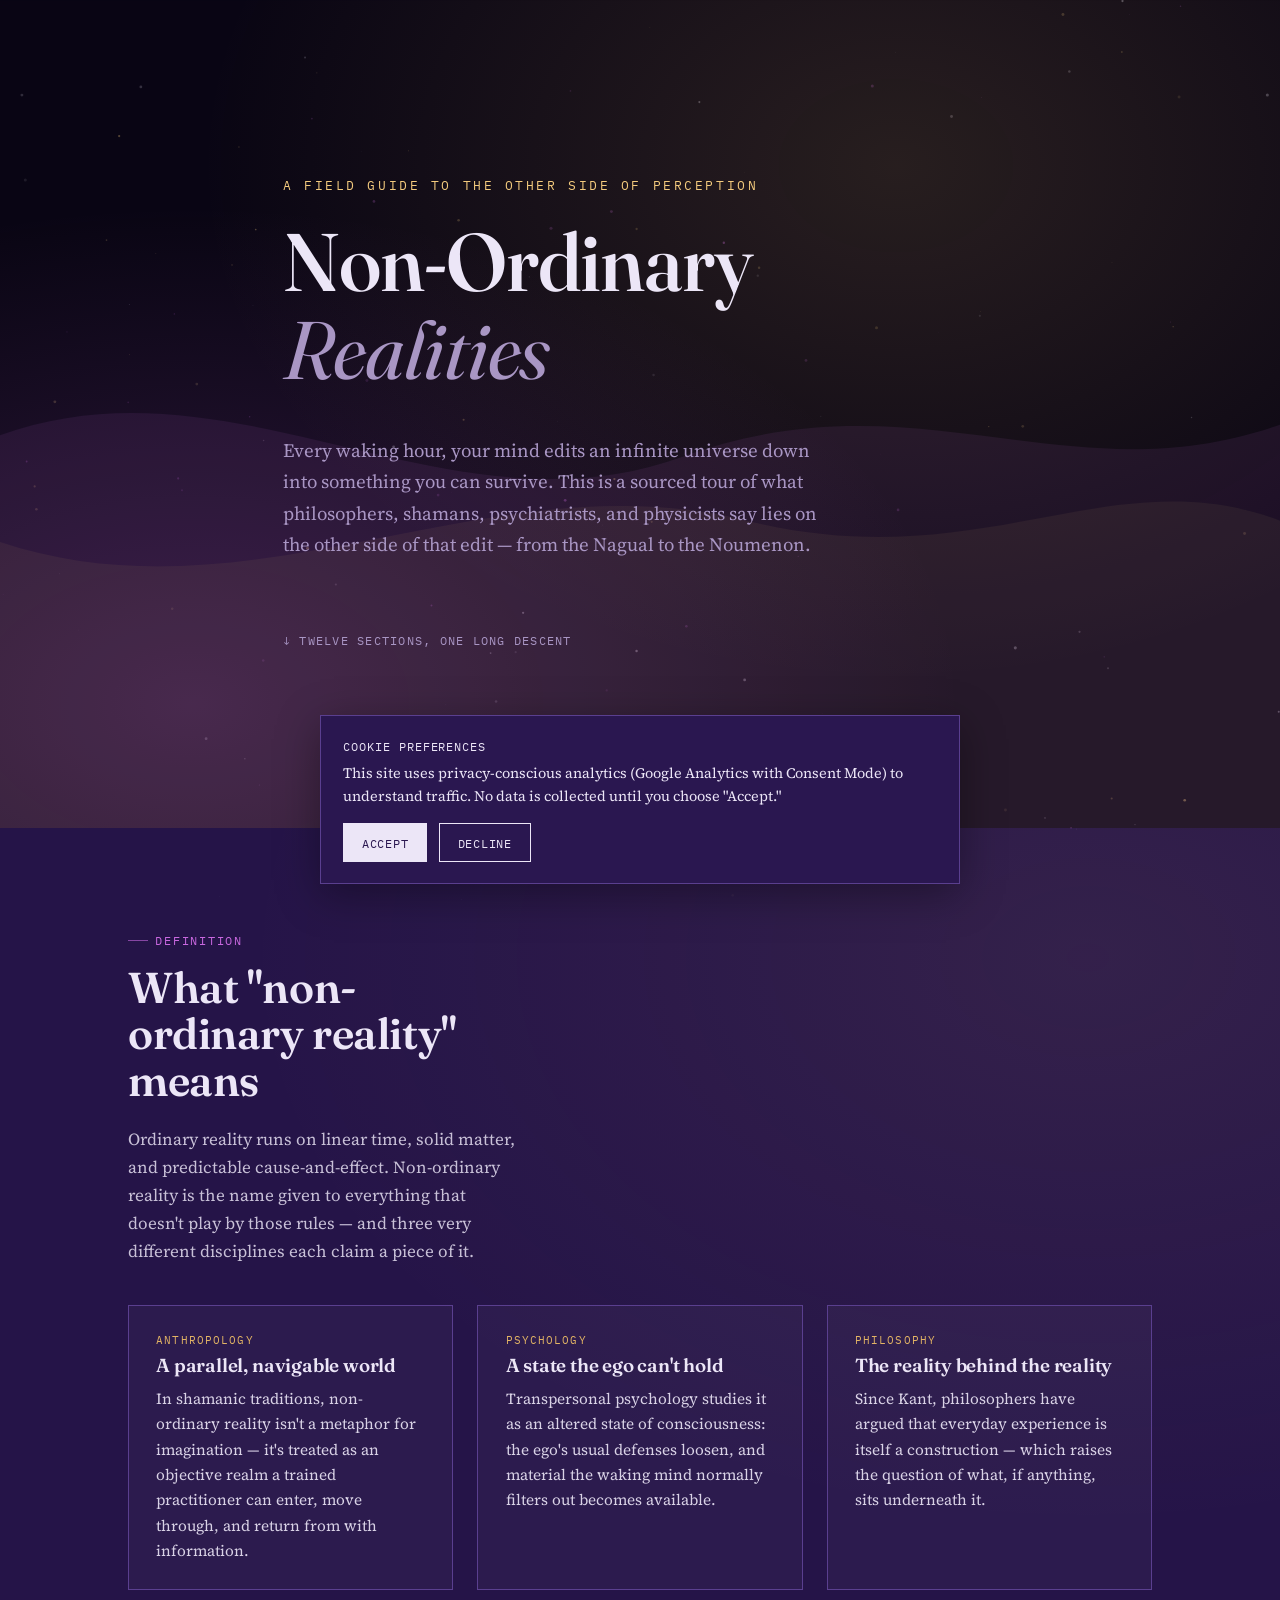
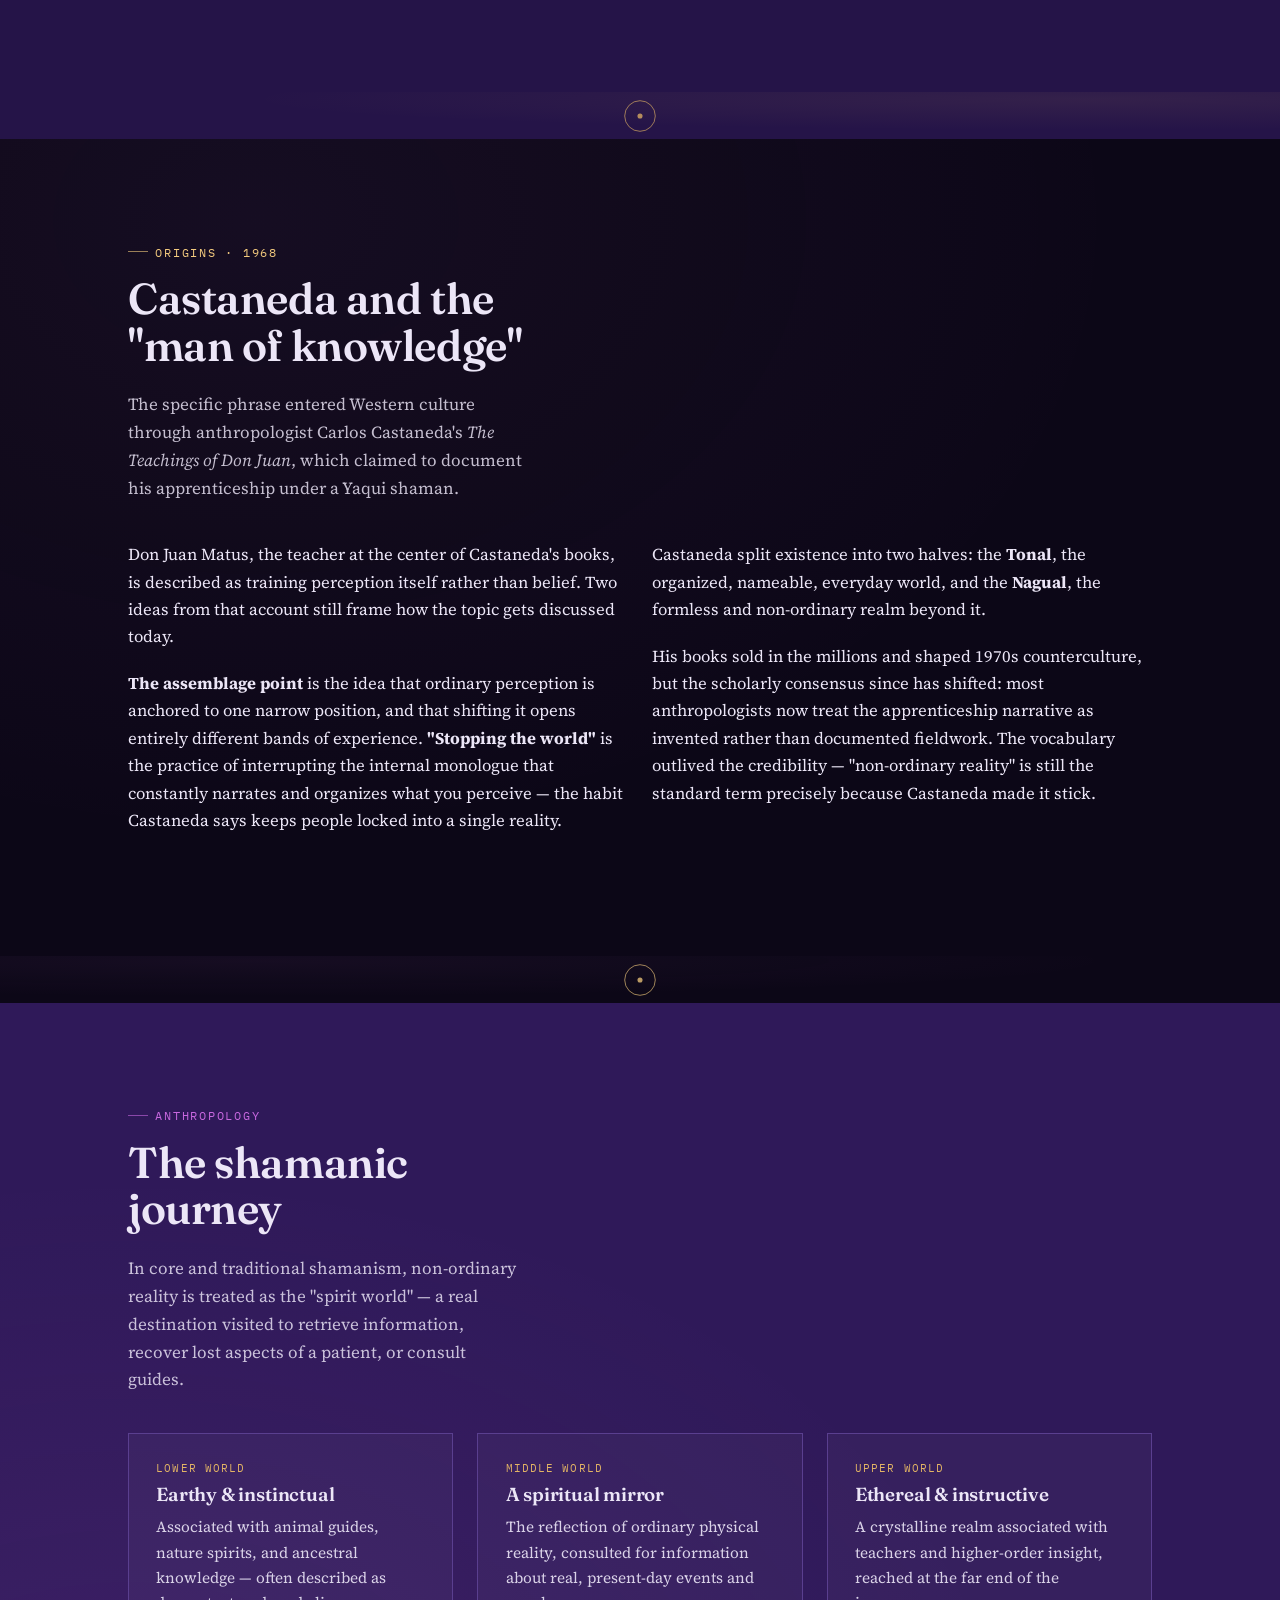
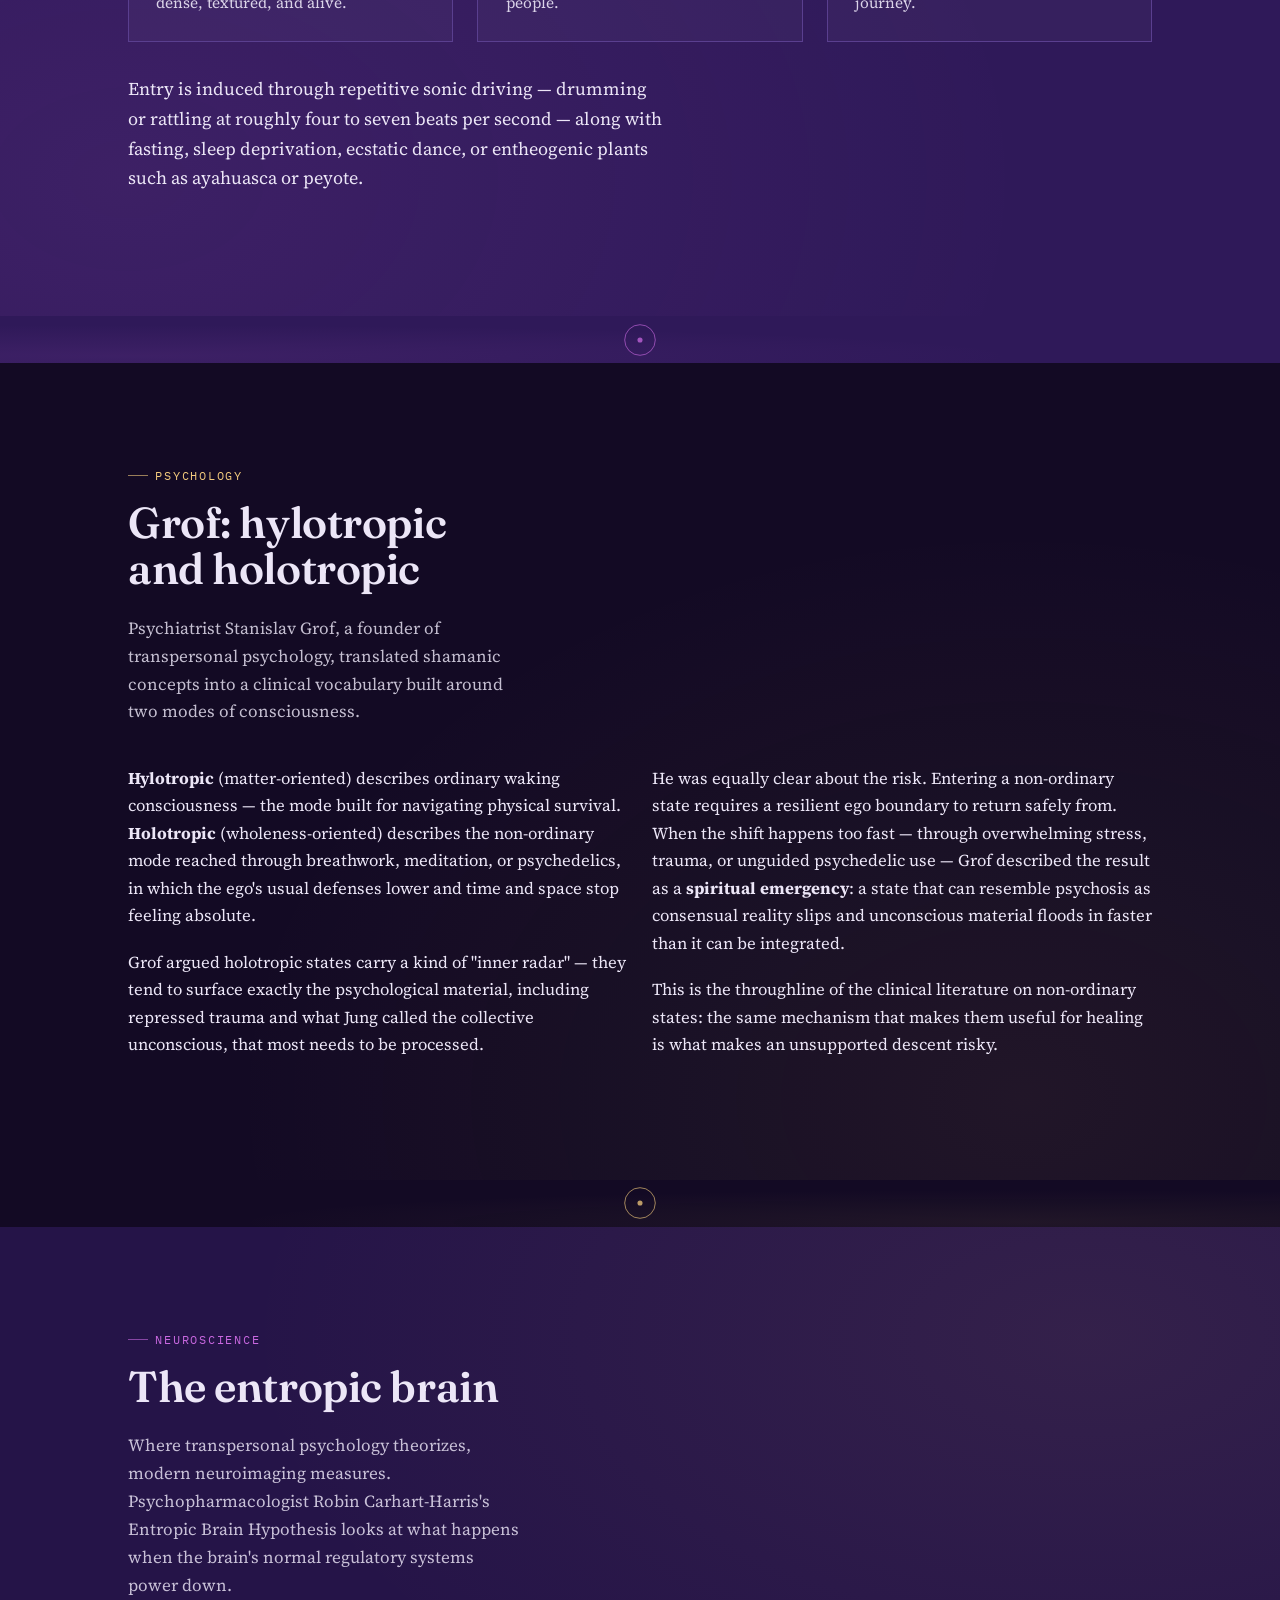
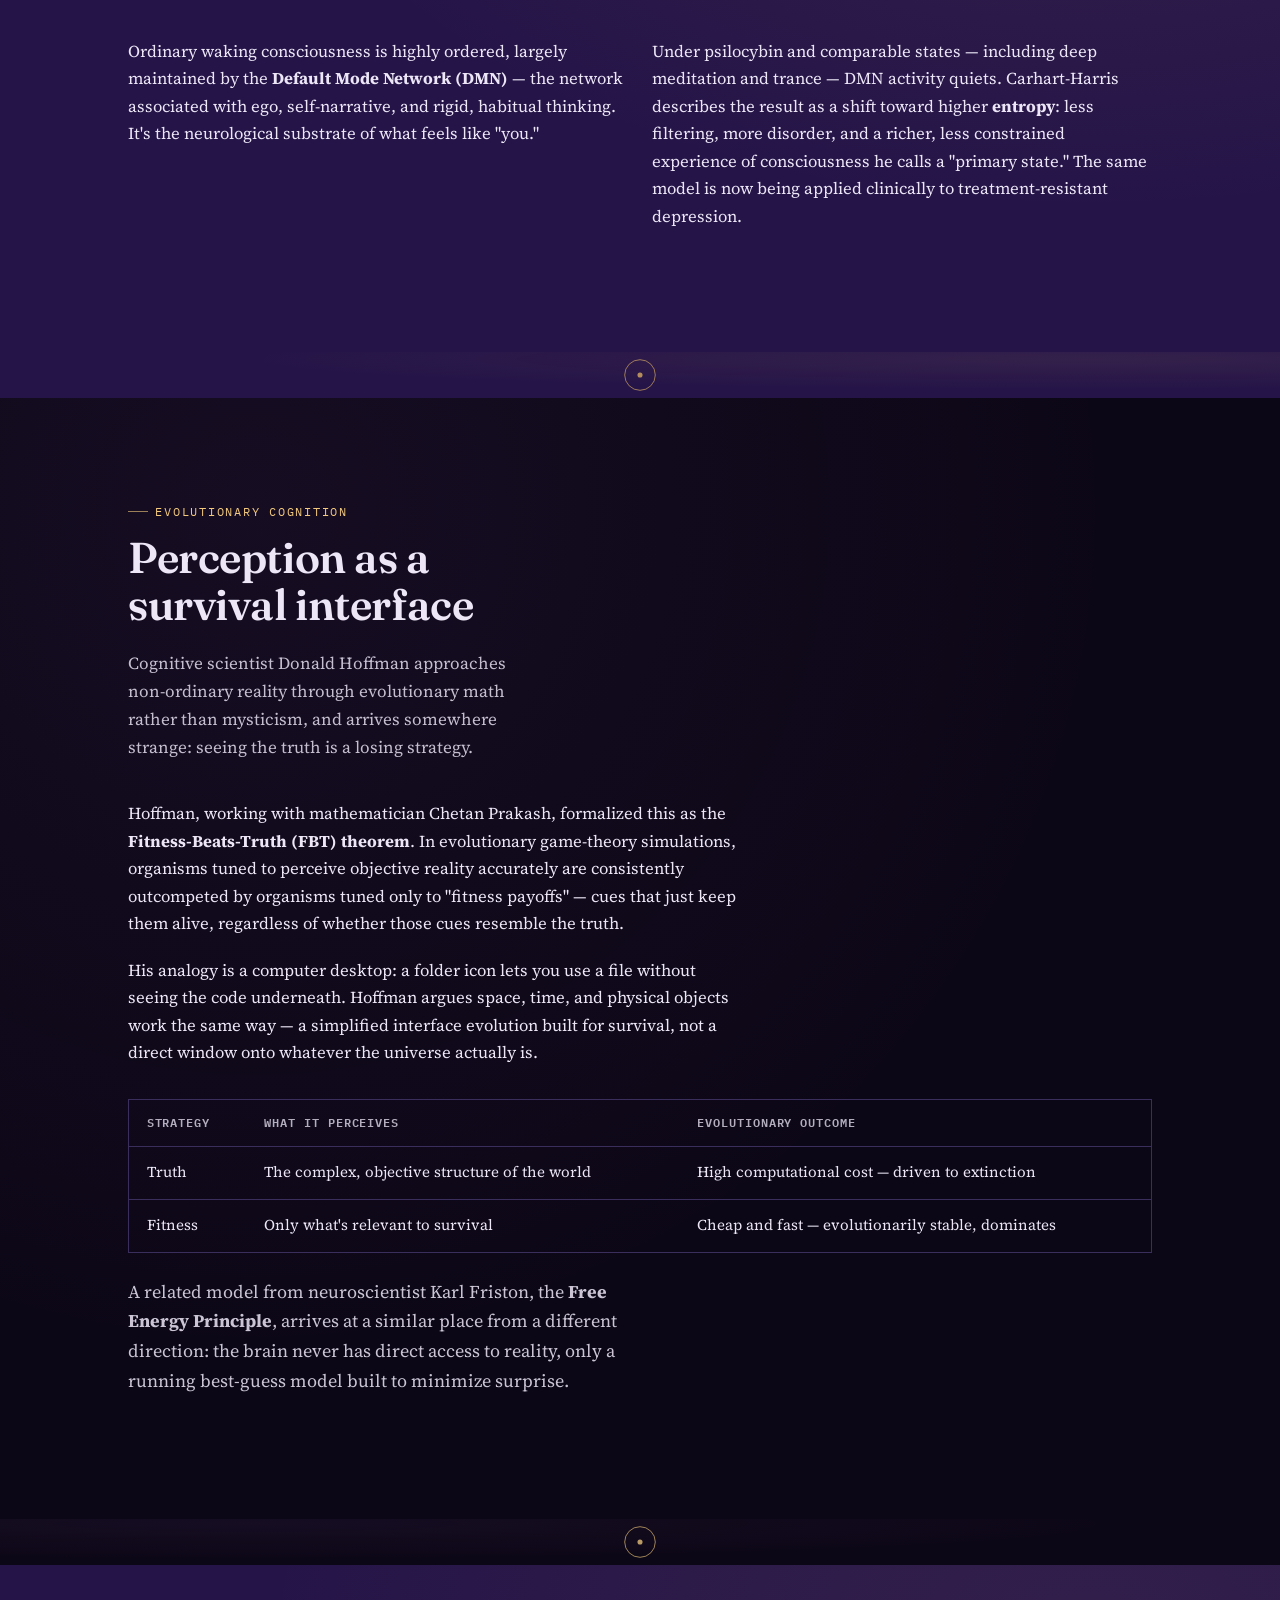
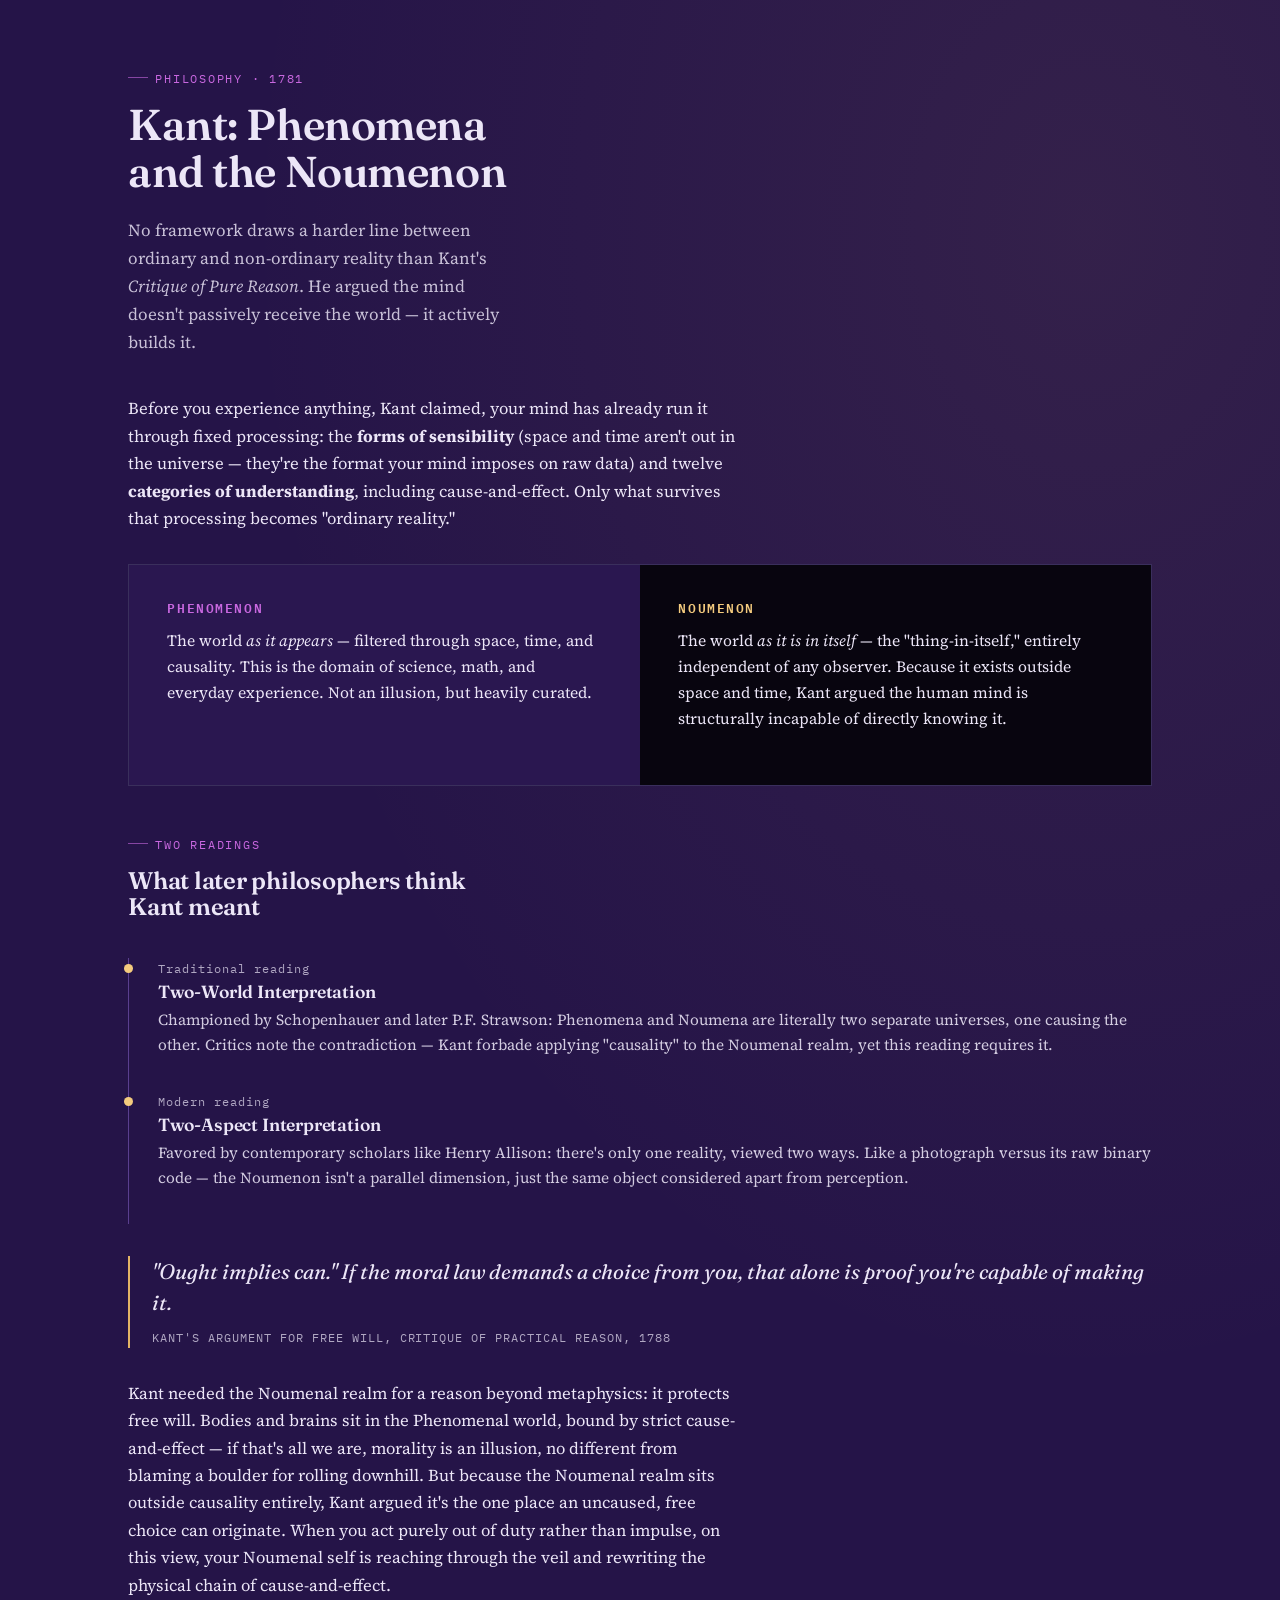
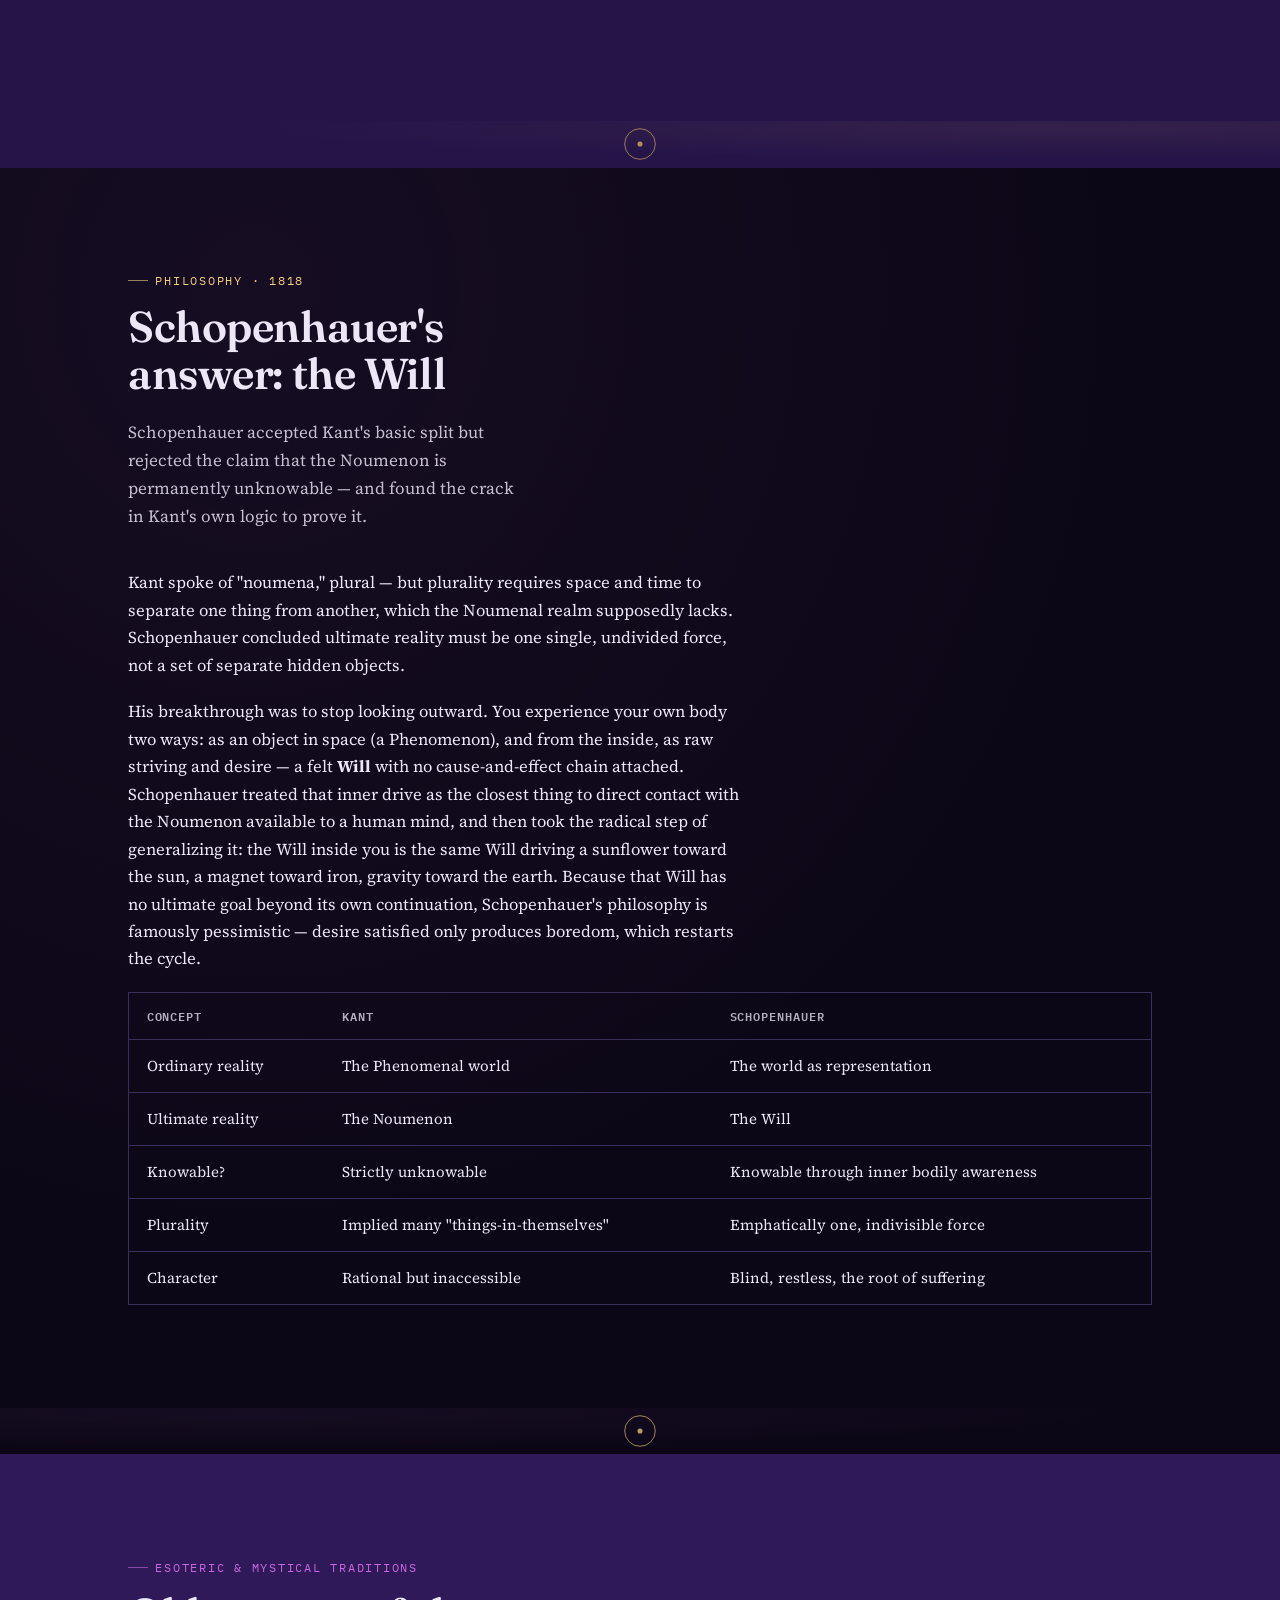
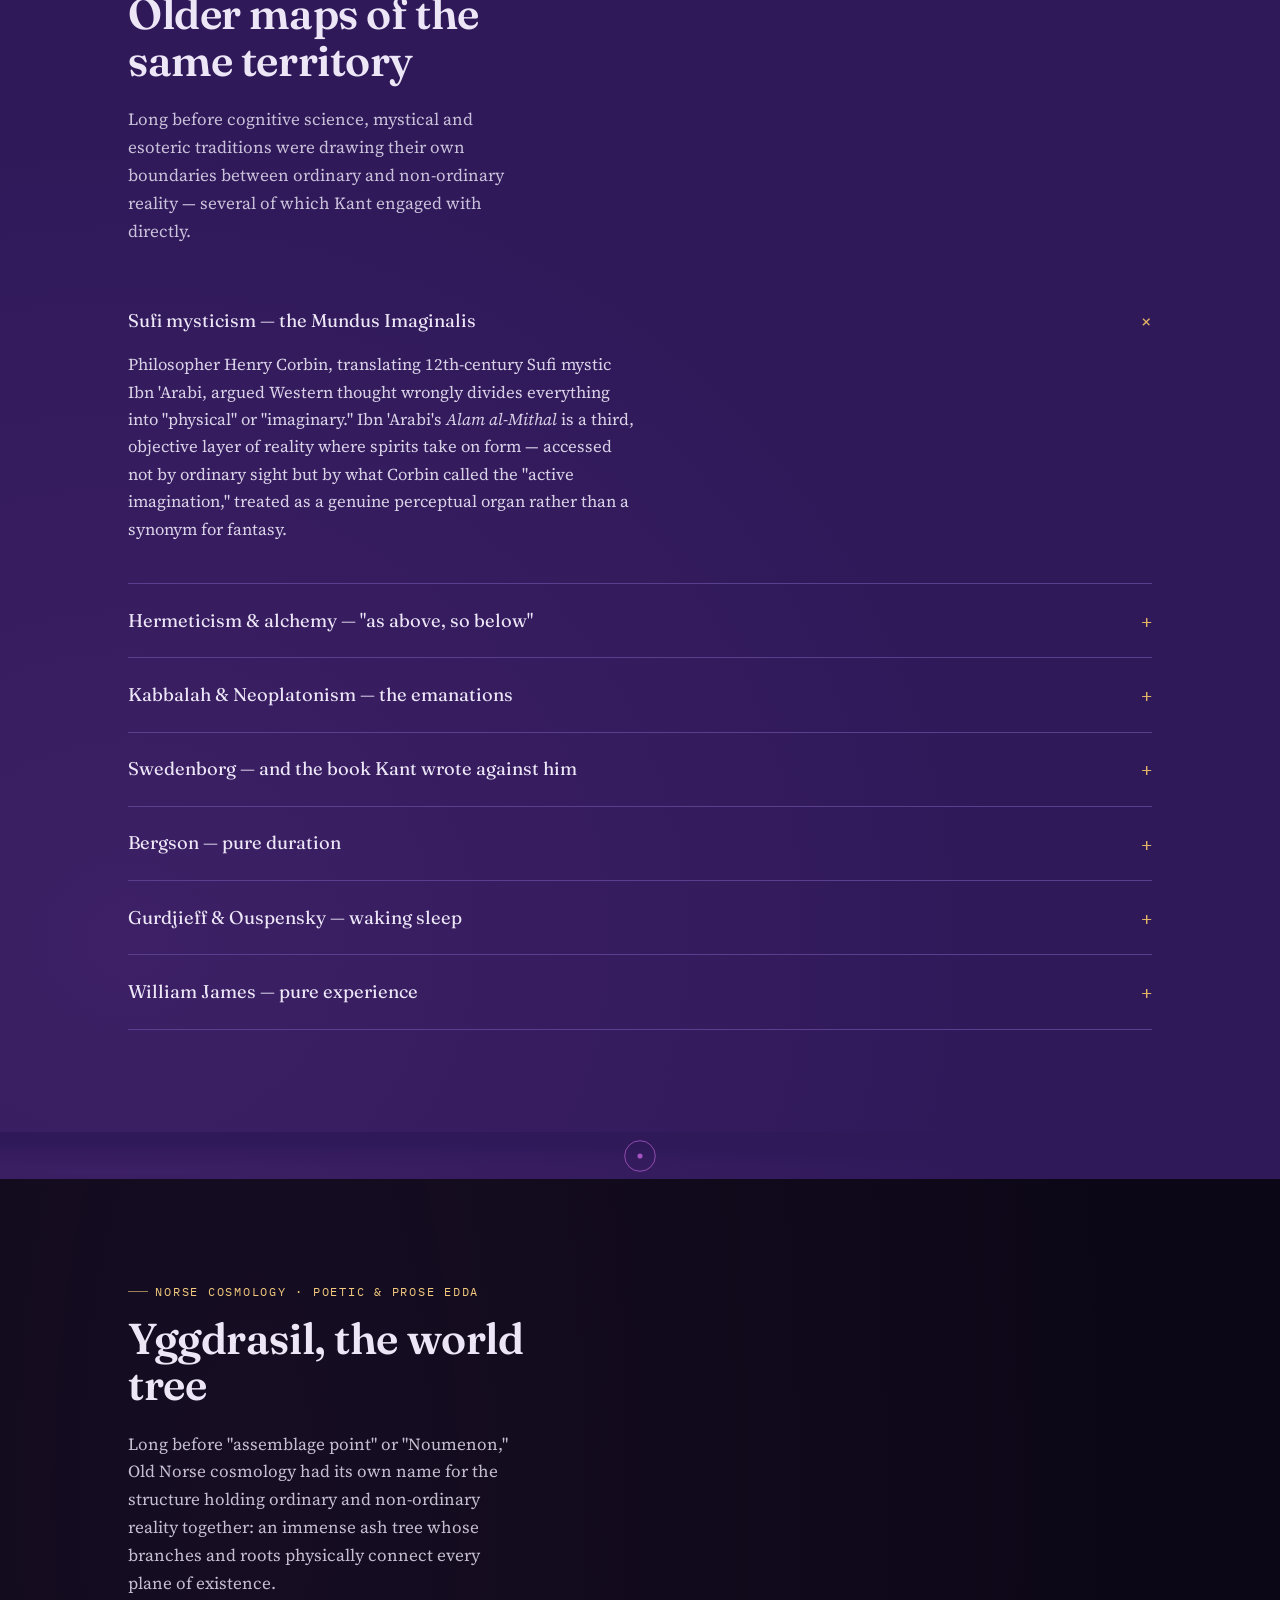
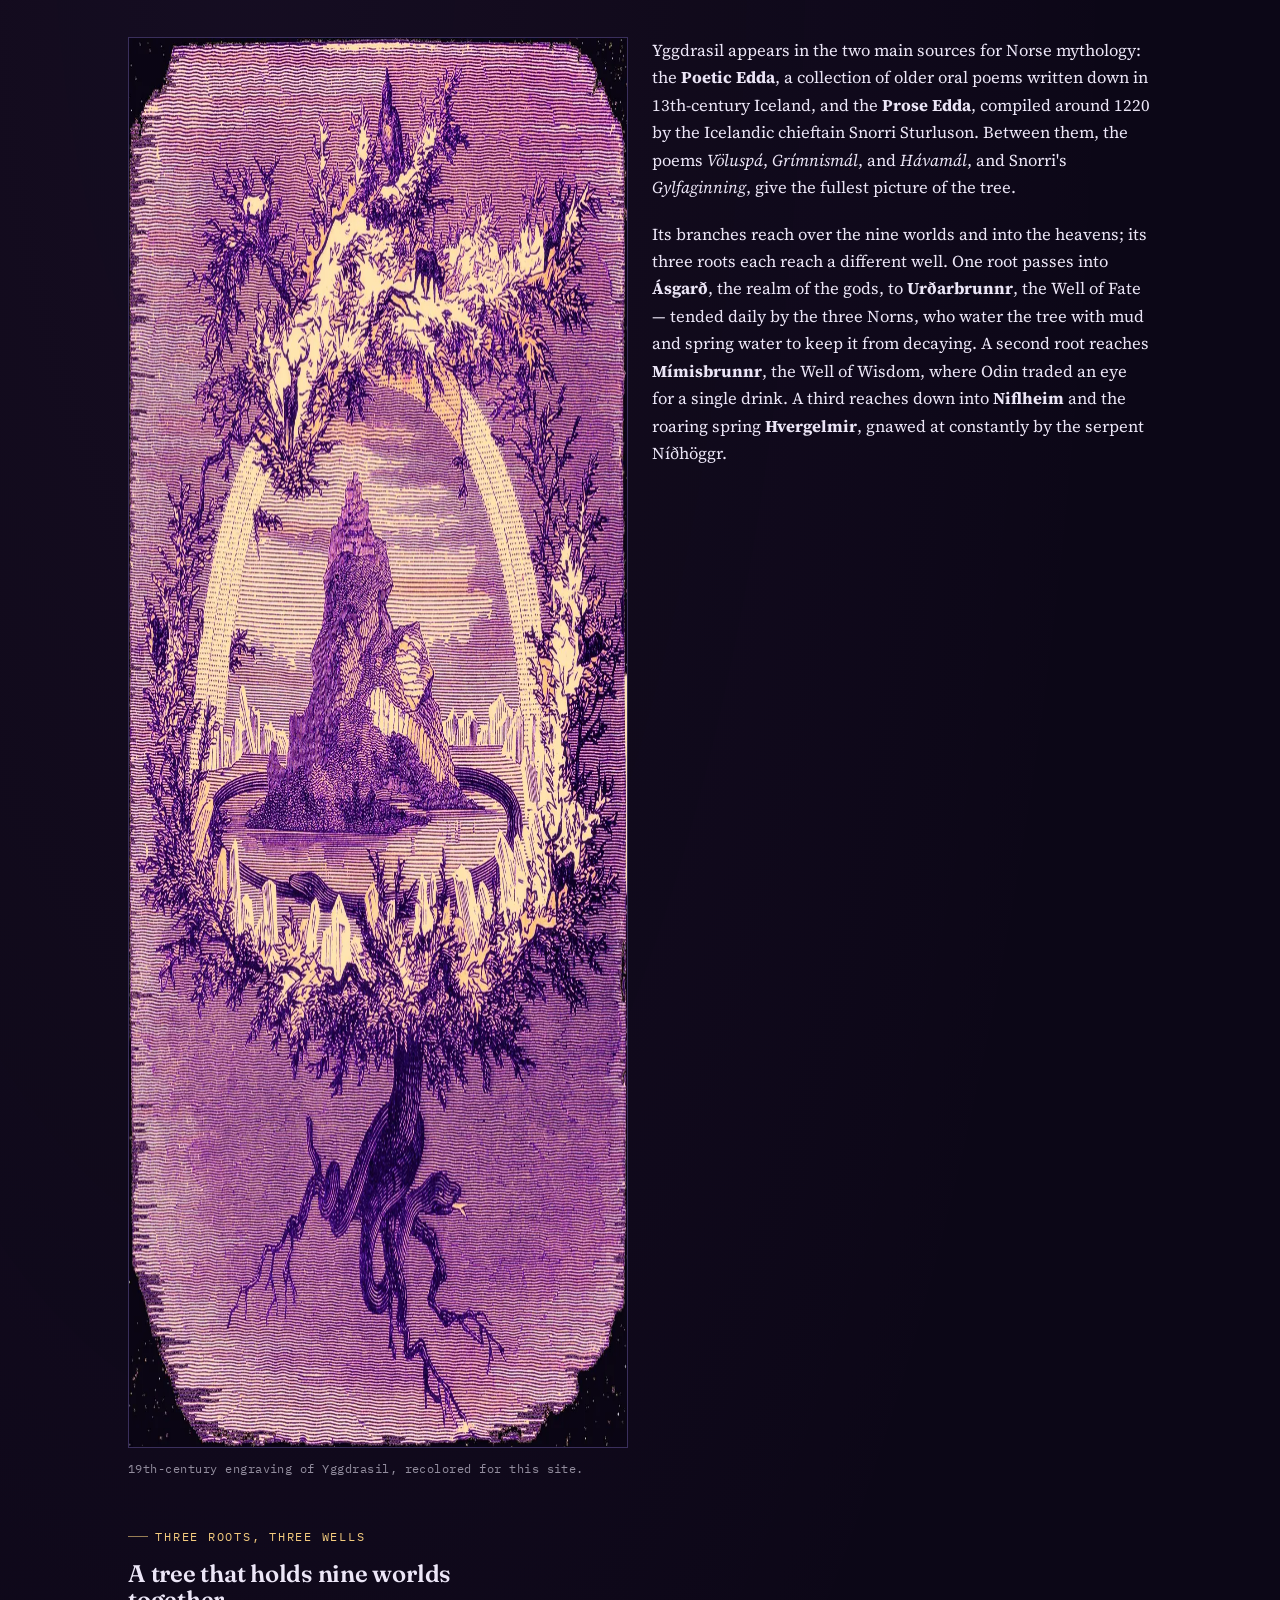
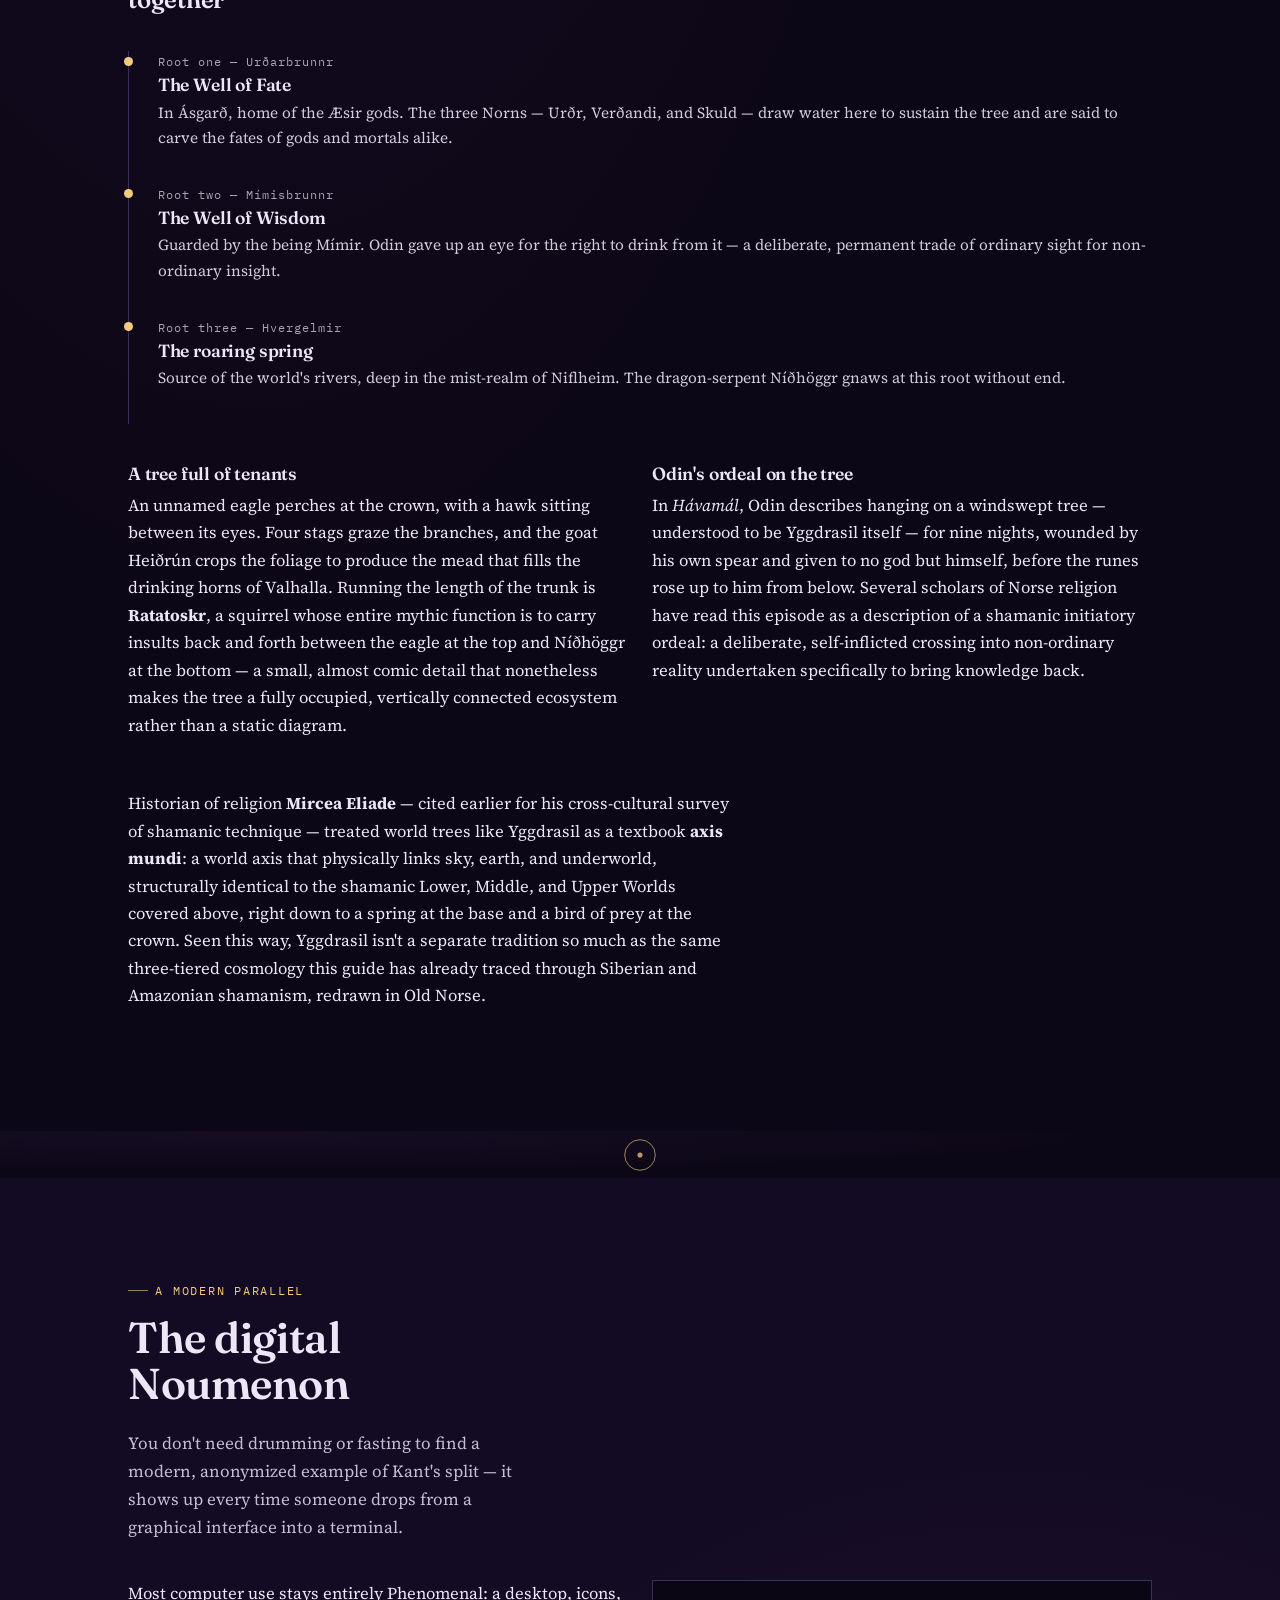
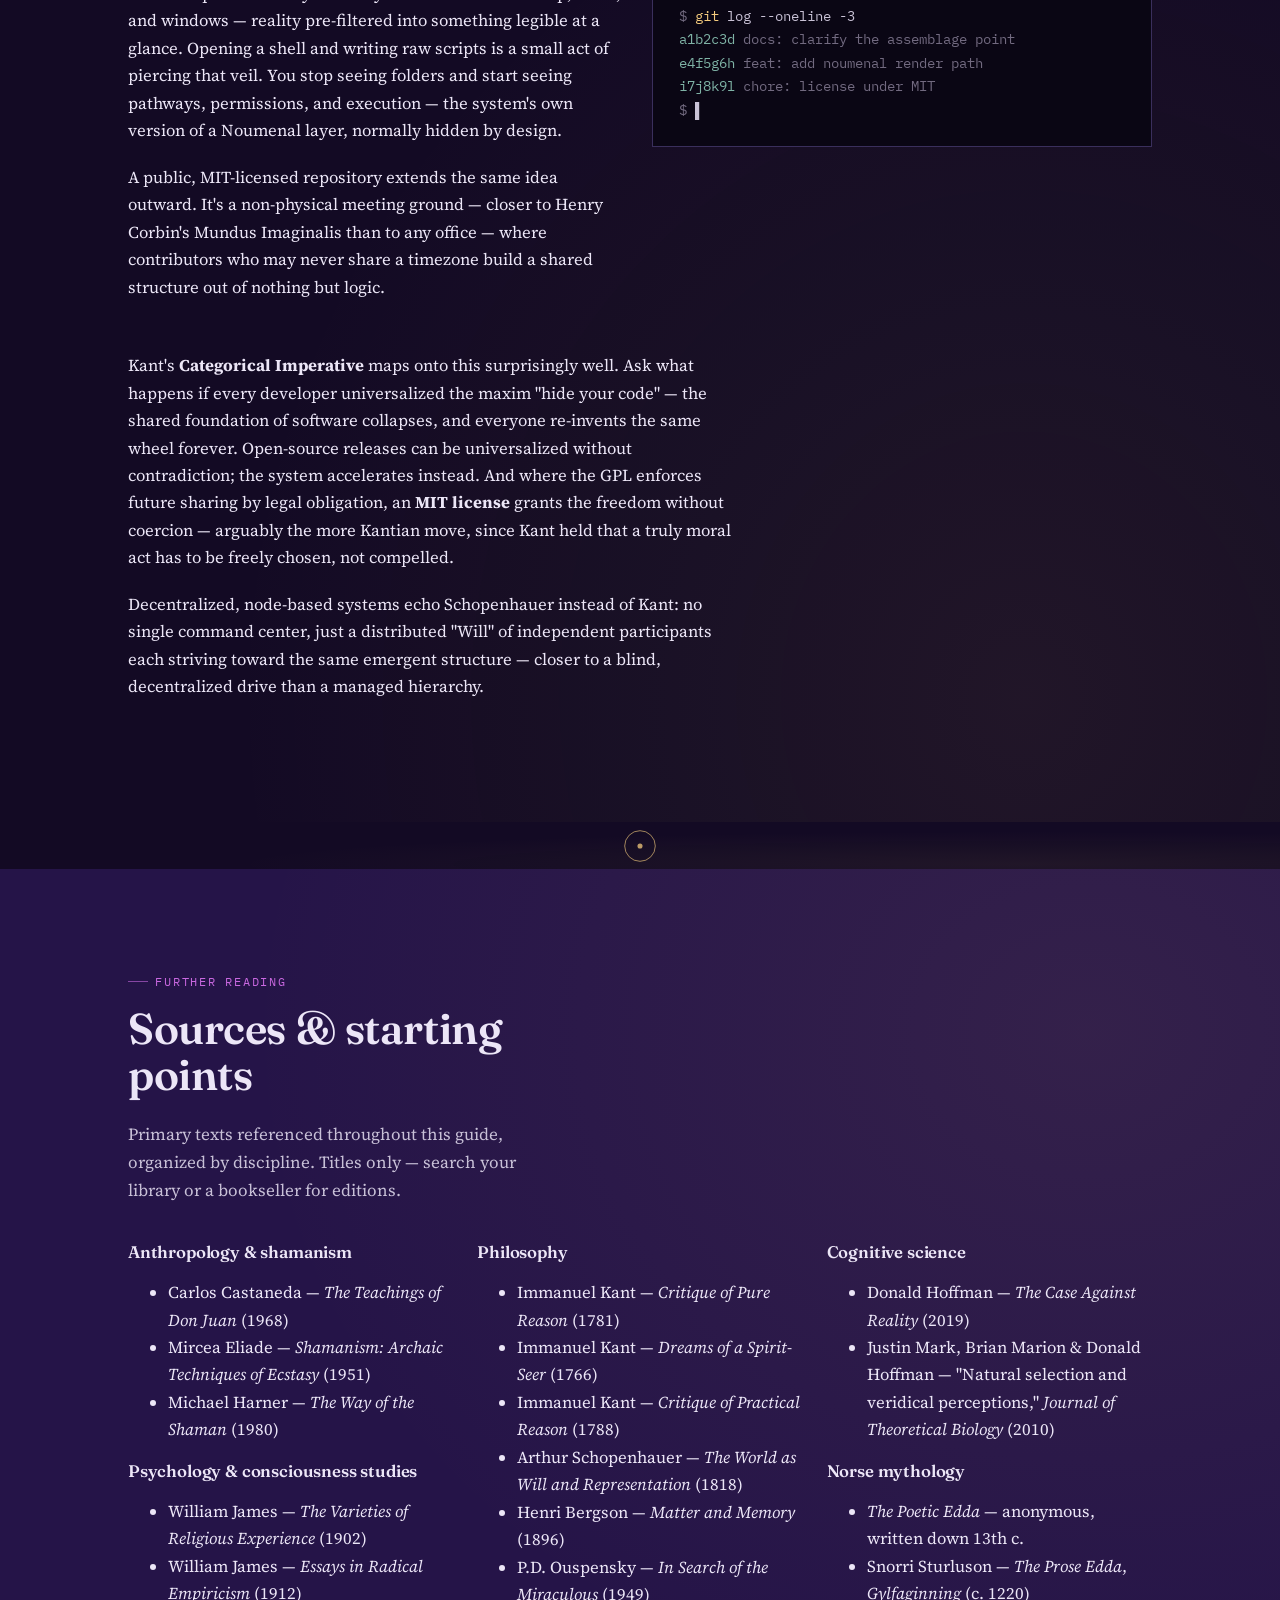
==== commit c20a1c71: "Add files via upload" ====
--- a/index.html
+++ b/index.html
@@ -1,17 +1,37 @@
 <!DOCTYPE html>
 <html lang="en">
 <head>
+
+<!-- Google tag (gtag.js) -->
+<script>
+  window.dataLayer = window.dataLayer || [];
+  function gtag(){dataLayer.push(arguments);}
+  // Consent Mode v2: default to denied until the visitor accepts the cookie banner.
+  gtag('consent', 'default', {
+    ad_storage: 'denied',
+    ad_user_data: 'denied',
+    ad_personalization: 'denied',
+    analytics_storage: 'denied',
+    wait_for_update: 500
+  });
+</script>
+<script async src="https://www.googletagmanager.com/gtag/js?id=G-RSM5EHGWRM"></script>
+<script>
+  gtag('js', new Date());
+  gtag('config', 'G-RSM5EHGWRM', { anonymize_ip: true });
+</script>
+
 <meta charset="UTF-8">
 <meta name="viewport" content="width=device-width, initial-scale=1.0">
 <title>Non-Ordinary Realities — A Field Guide to the Other Side of Perception</title>
-<meta name="description" content="A sourced field guide to non-ordinary reality: Castaneda's Nagual, shamanic journeying, Grof's holotropic states, the entropic brain, Hoffman's interface theory, Kant's Noumenon, Schopenhauer's Will, Yggdrasil, and the Western esoteric traditions.">
+<meta name="description" content="Non-Ordinary Realities: a sourced field guide to consciousness beyond the ordinary. Explore Castaneda's Nagual, shamanic journeying, Grof's holotropic states, the entropic brain, Hoffman's interface theory, Kant's Noumenon, Schopenhauer's Will, Yggdrasil, and Western esoteric traditions — twelve sourced sections, one descent.">
 <meta name="robots" content="index, follow">
 <link rel="canonical" href="https://sauerninja.github.io/Non-Ordinary-Realities/">
 
 <!-- Open Graph -->
 <meta property="og:type" content="article">
 <meta property="og:title" content="Non-Ordinary Realities — A Field Guide to the Other Side of Perception">
-<meta property="og:description" content="From Castaneda's Nagual to Kant's Noumenon: a sourced tour of every discipline that maps what lies beyond ordinary waking consciousness.">
+<meta property="og:description" content="Non-Ordinary Realities: a sourced field guide to consciousness beyond the ordinary. Explore Castaneda's Nagual, shamanic journeying, Grof's holotropic states, the entropic brain, Hoffman's interface theory, Kant's Noumenon, Schopenhauer's Will, Yggdrasil, and Western esoteric traditions — twelve sourced sections, one descent.">
 <meta property="og:url" content="https://sauerninja.github.io/Non-Ordinary-Realities/">
 <meta property="og:site_name" content="Non-Ordinary Realities">
 <meta property="og:image" content="https://sauerninja.github.io/Non-Ordinary-Realities/assets/og-image.jpg">
@@ -22,15 +42,15 @@
 <!-- Twitter -->
 <meta name="twitter:card" content="summary_large_image">
 <meta name="twitter:title" content="Non-Ordinary Realities — A Field Guide to the Other Side of Perception">
-<meta name="twitter:description" content="A sourced tour of shamanism, transpersonal psychology, neuroscience, interface theory, and Kant's Noumenon.">
+<meta name="twitter:description" content="Non-Ordinary Realities: a sourced field guide to consciousness beyond the ordinary. Explore Castaneda's Nagual, shamanic journeying, Grof's holotropic states, the entropic brain, Hoffman's interface theory, Kant's Noumenon, Schopenhauer's Will, Yggdrasil, and Western esoteric traditions — twelve sourced sections, one descent.">
 <meta name="twitter:image" content="https://sauerninja.github.io/Non-Ordinary-Realities/assets/og-image.jpg">
 
 <!-- Favicons -->
-<link rel="icon" type="image/x-icon" href="/favicon.ico">
-<link rel="icon" type="image/png" sizes="16x16" href="/assets/favicon-16.png">
-<link rel="icon" type="image/png" sizes="32x32" href="/assets/favicon-32.png">
-<link rel="apple-touch-icon" sizes="180x180" href="/assets/favicon-180.png">
-<link rel="icon" type="image/png" sizes="512x512" href="/assets/favicon-512.png">
+<link rel="icon" type="image/x-icon" href="favicon.ico">
+<link rel="icon" type="image/png" sizes="16x16" href="assets/favicon-16.png">
+<link rel="icon" type="image/png" sizes="32x32" href="assets/favicon-32.png">
+<link rel="apple-touch-icon" sizes="180x180" href="assets/favicon-180.png">
+<link rel="icon" type="image/png" sizes="512x512" href="assets/favicon-512.png">
 <meta name="theme-color" content="#0d0818">
 
 <!-- Fonts -->
@@ -46,7 +66,7 @@
   "@context": "https://schema.org",
   "@type": "Article",
   "headline": "Non-Ordinary Realities — A Field Guide to the Other Side of Perception",
-  "description": "A sourced field guide to non-ordinary reality across anthropology, shamanism, transpersonal psychology, neuroscience, evolutionary cognition, Norse cosmology, and philosophy.",
+  "description": "Non-Ordinary Realities: a sourced field guide to consciousness beyond the ordinary. Explore Castaneda's Nagual, shamanic journeying, Grof's holotropic states, the entropic brain, Hoffman's interface theory, Kant's Noumenon, Schopenhauer's Will, Yggdrasil, and Western esoteric traditions — twelve sourced sections, one descent.",
   "url": "https://sauerninja.github.io/Non-Ordinary-Realities/",
   "mainEntityOfPage": "https://sauerninja.github.io/Non-Ordinary-Realities/",
   "image": "https://sauerninja.github.io/Non-Ordinary-Realities/assets/og-image.jpg",
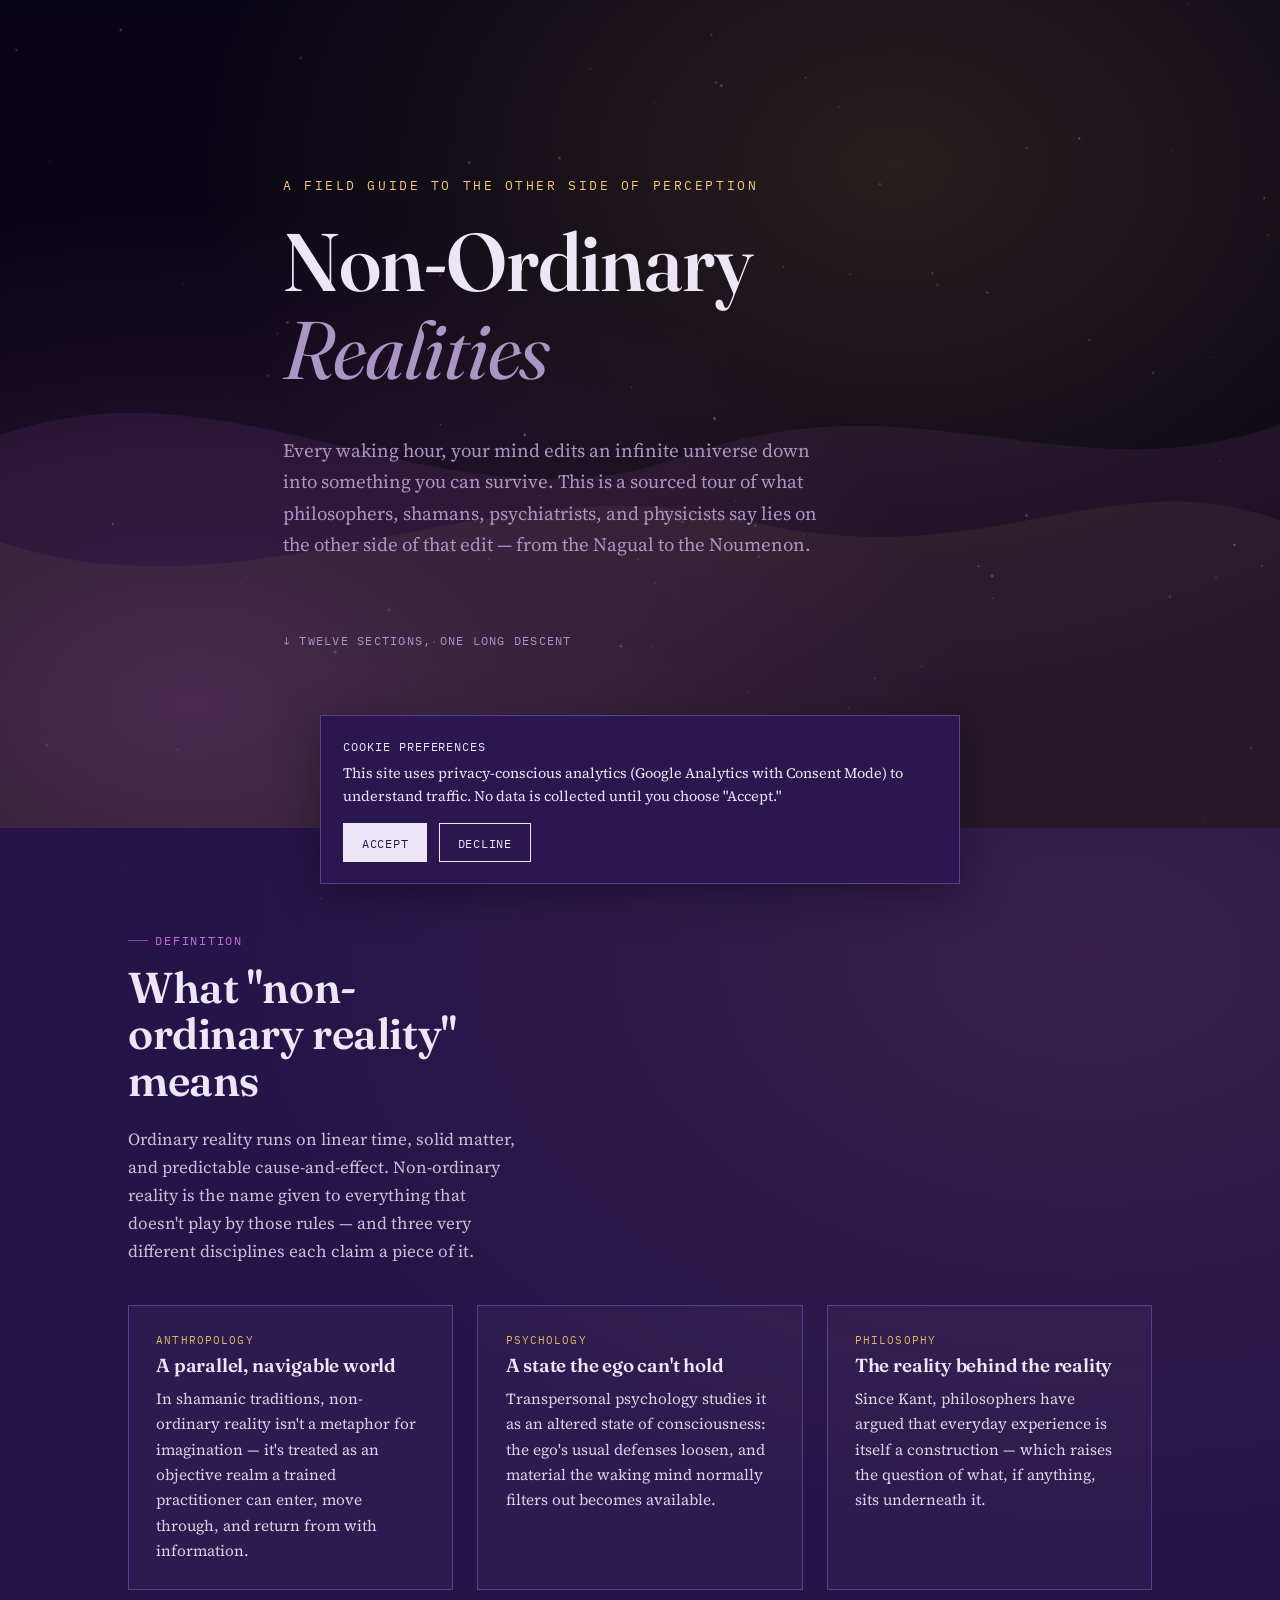
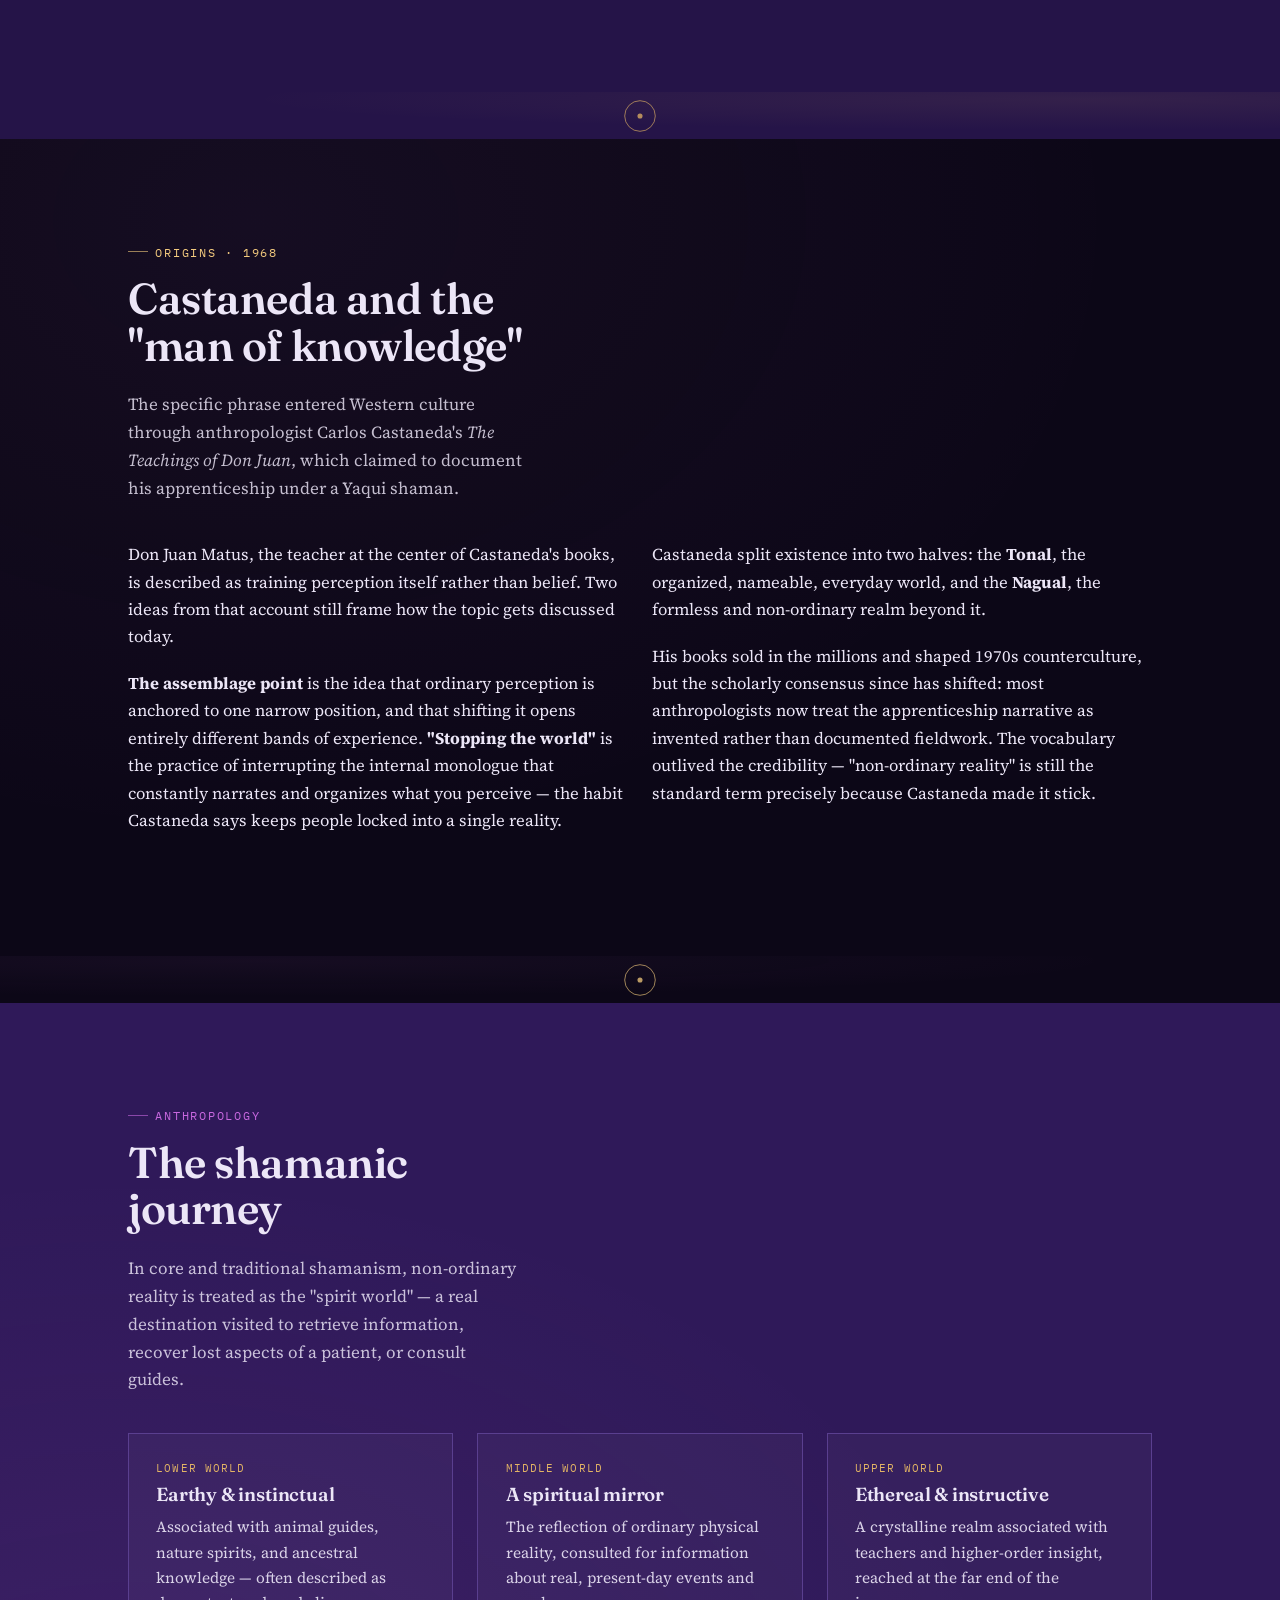
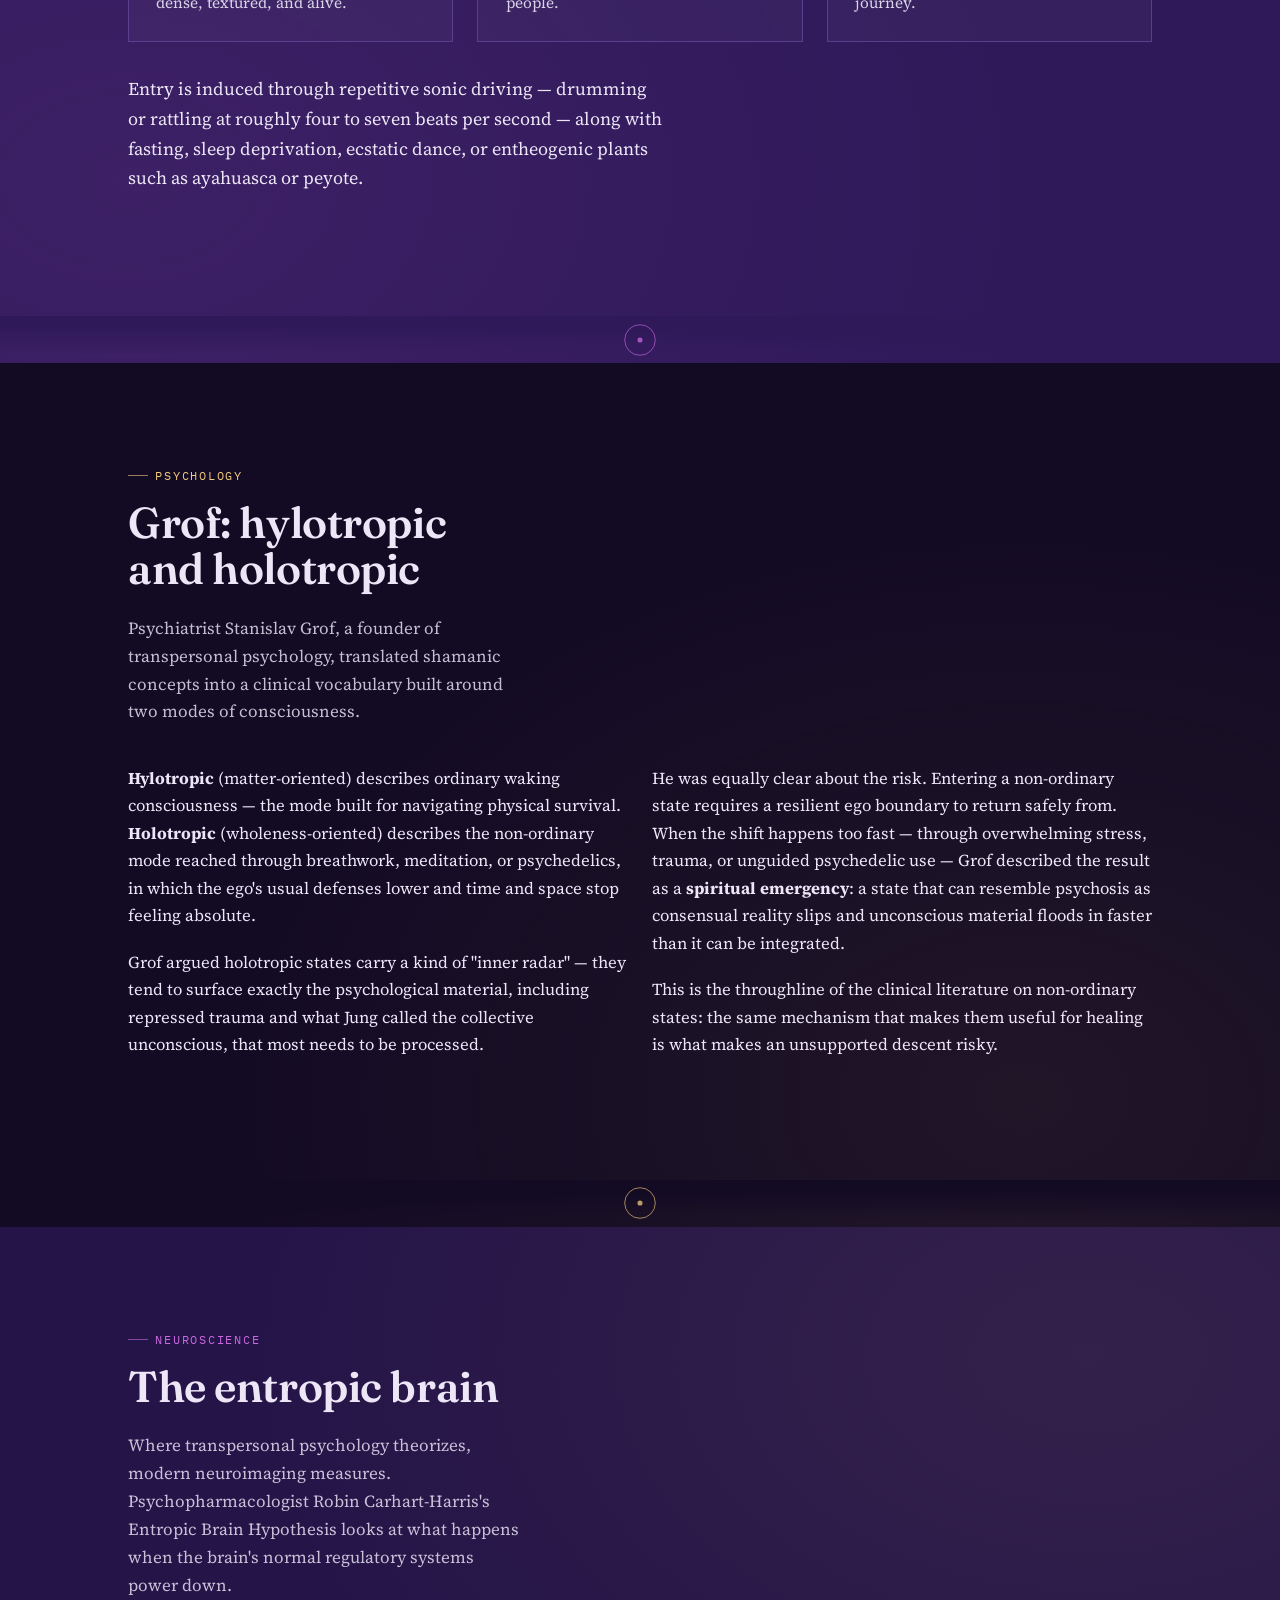
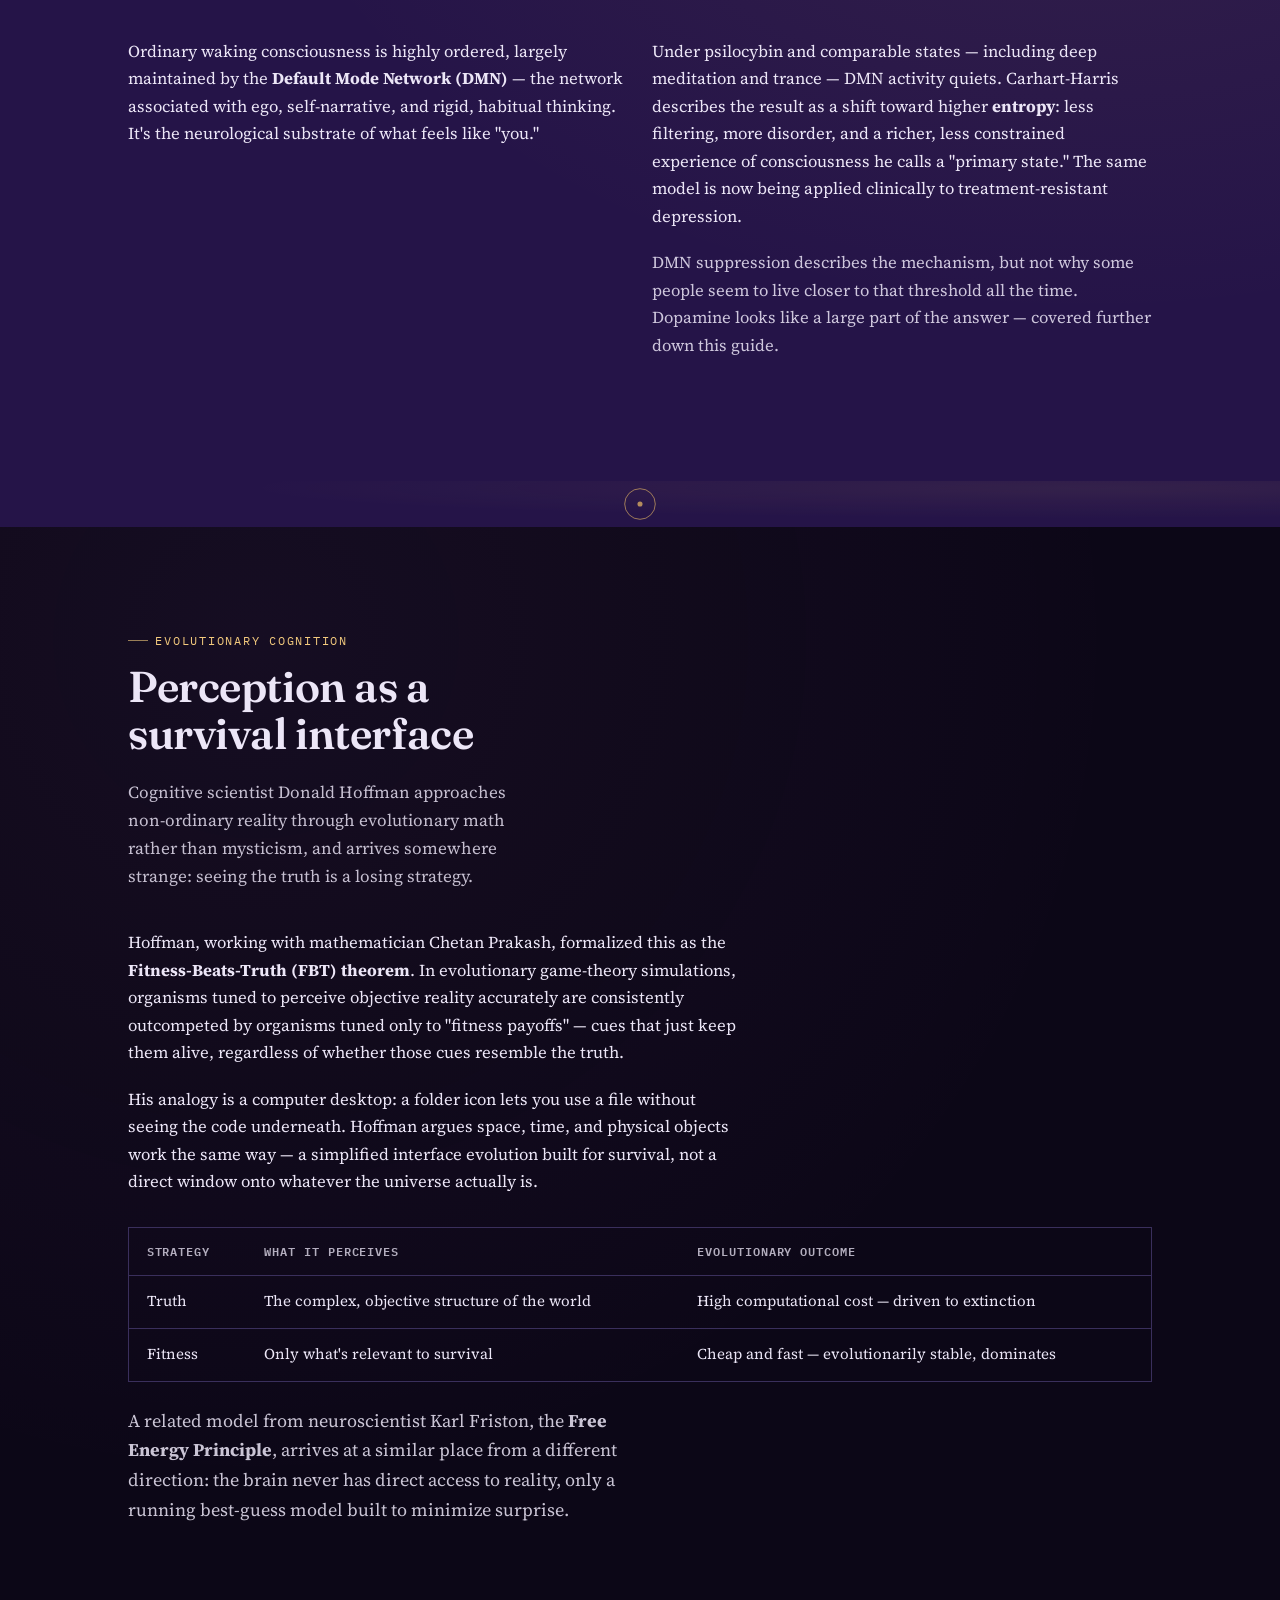
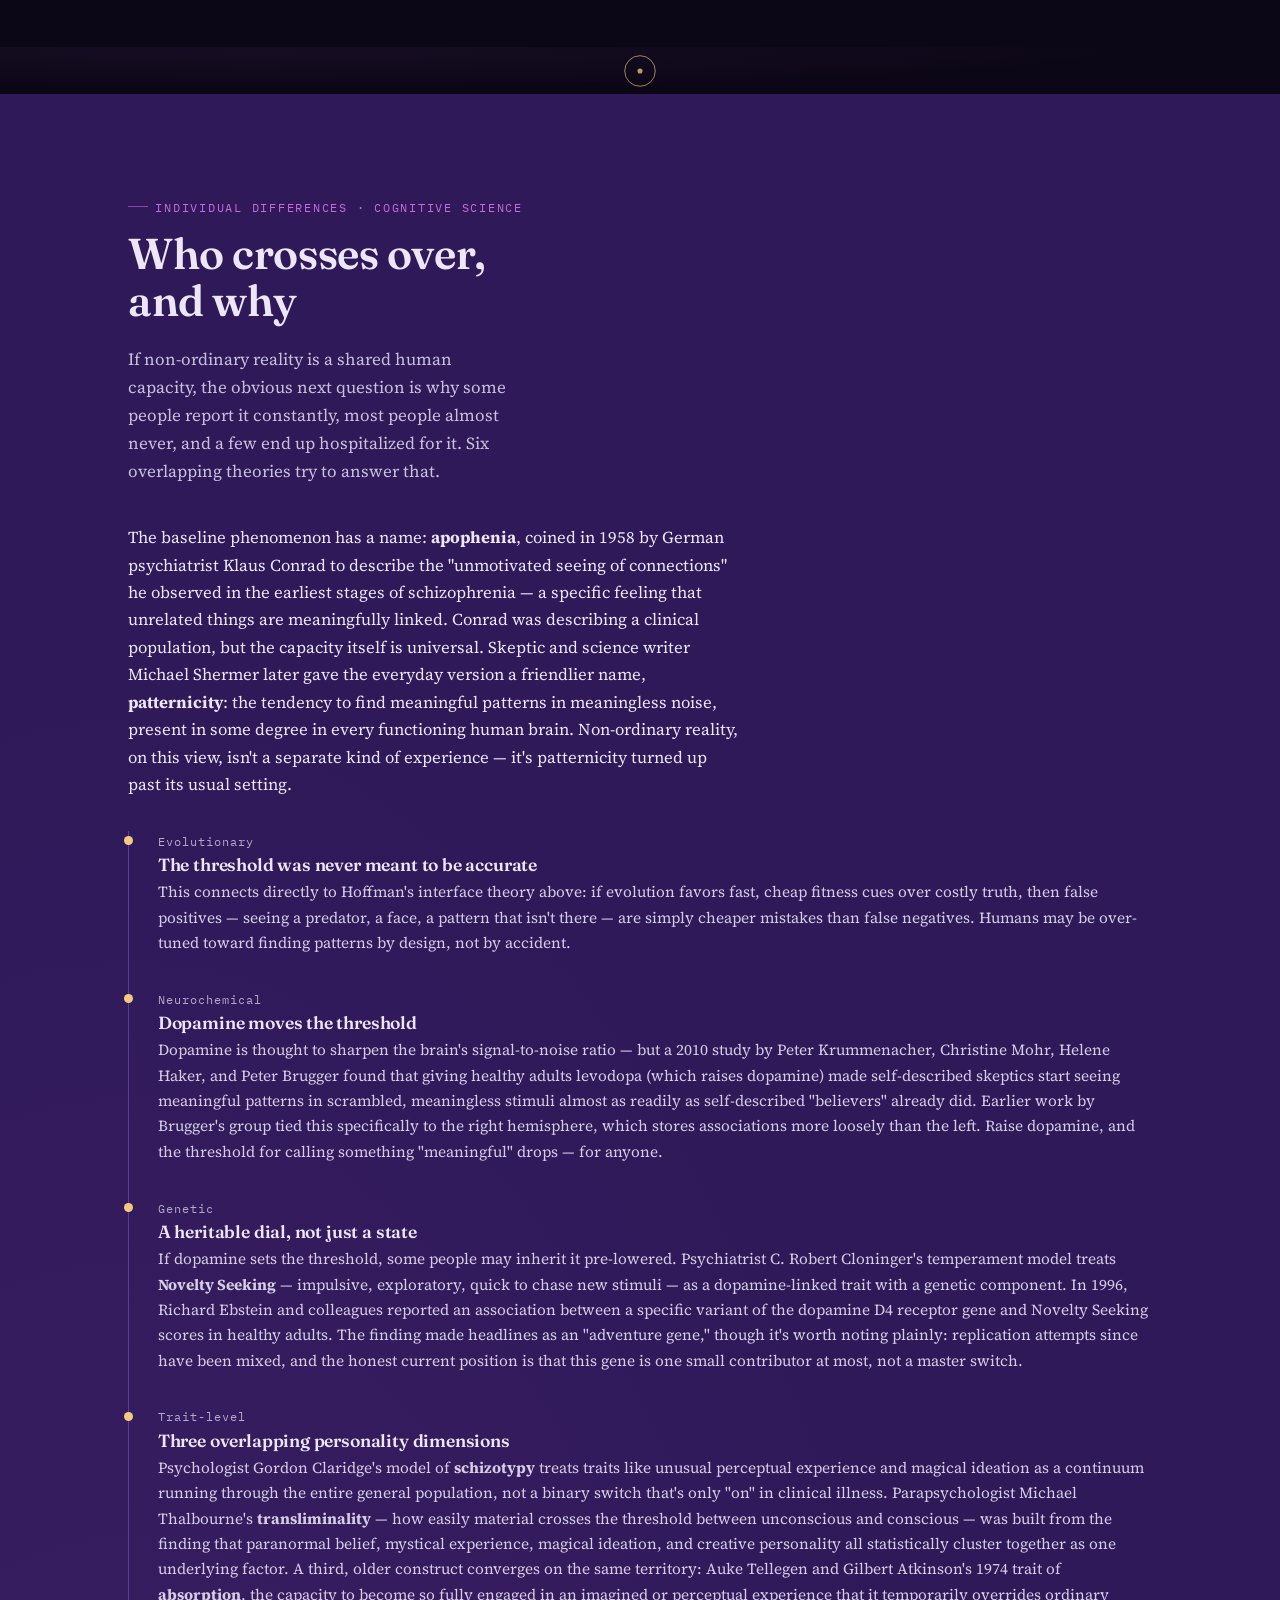
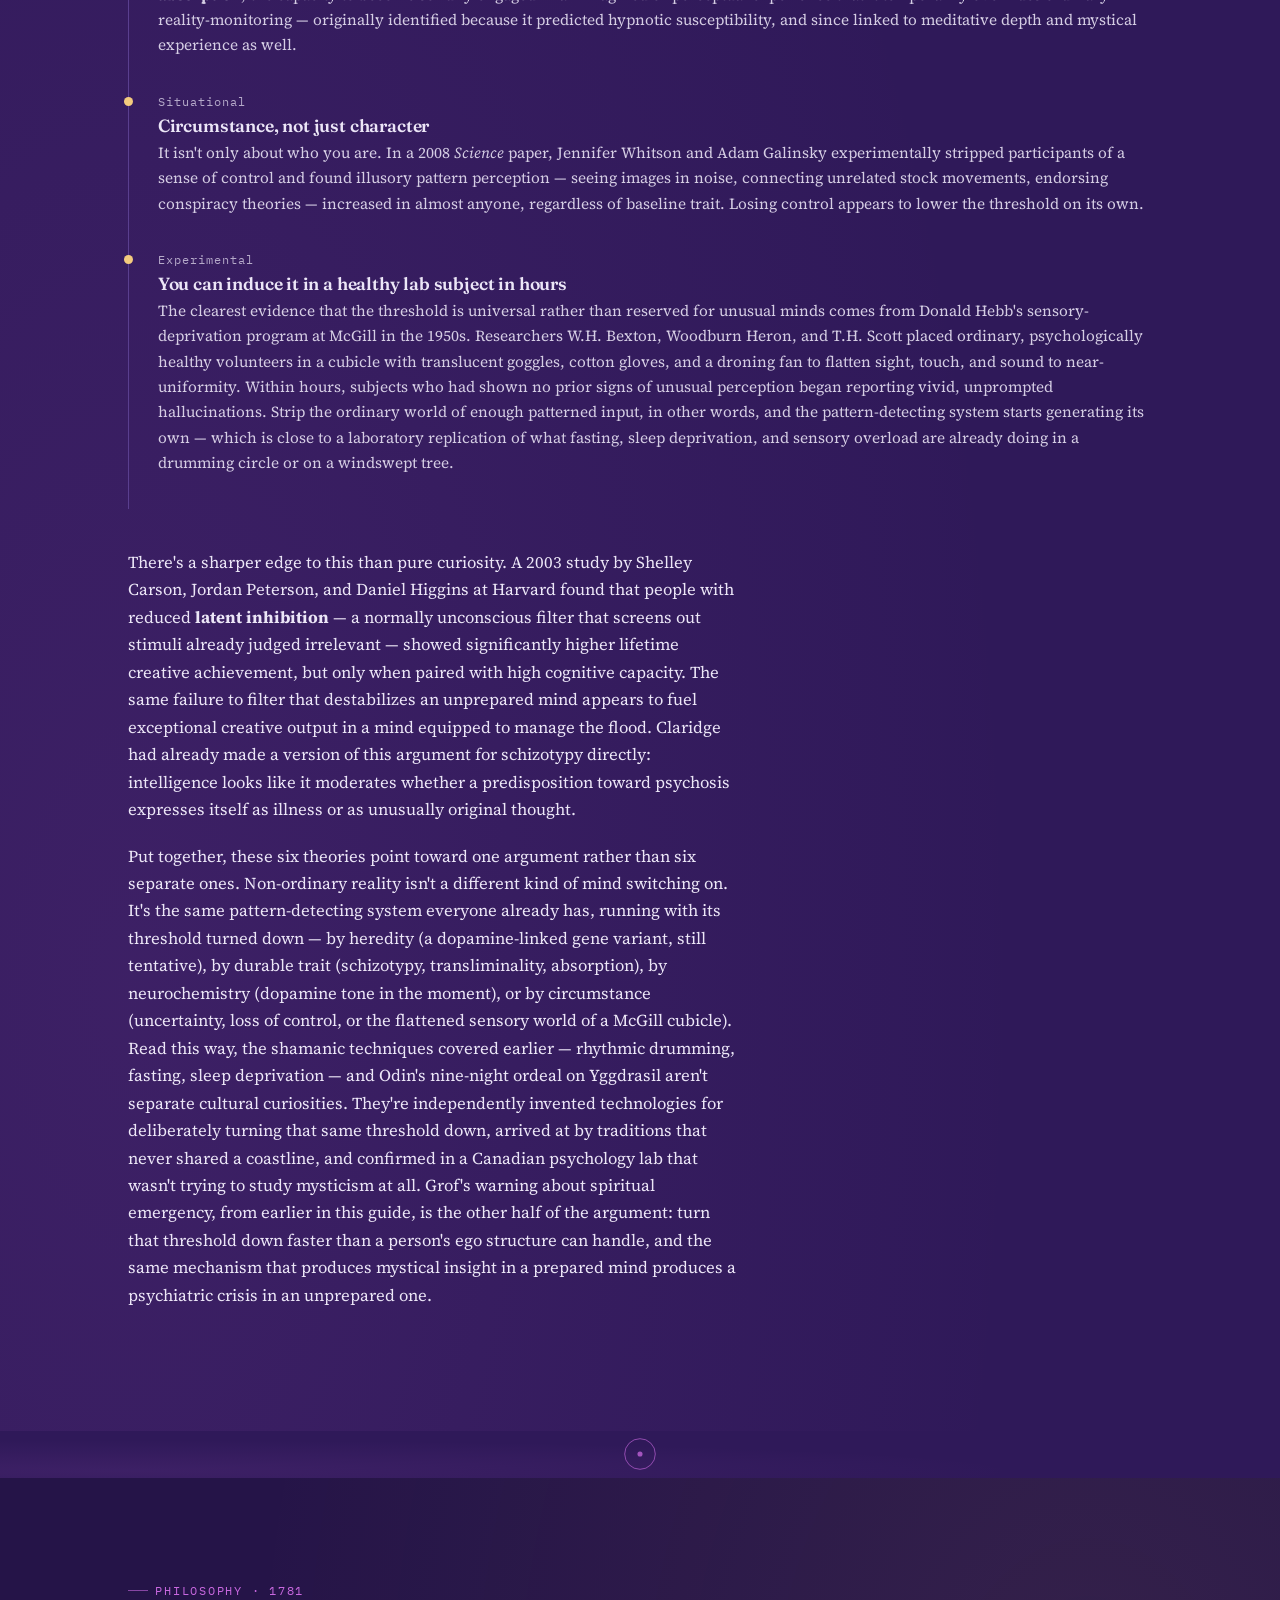
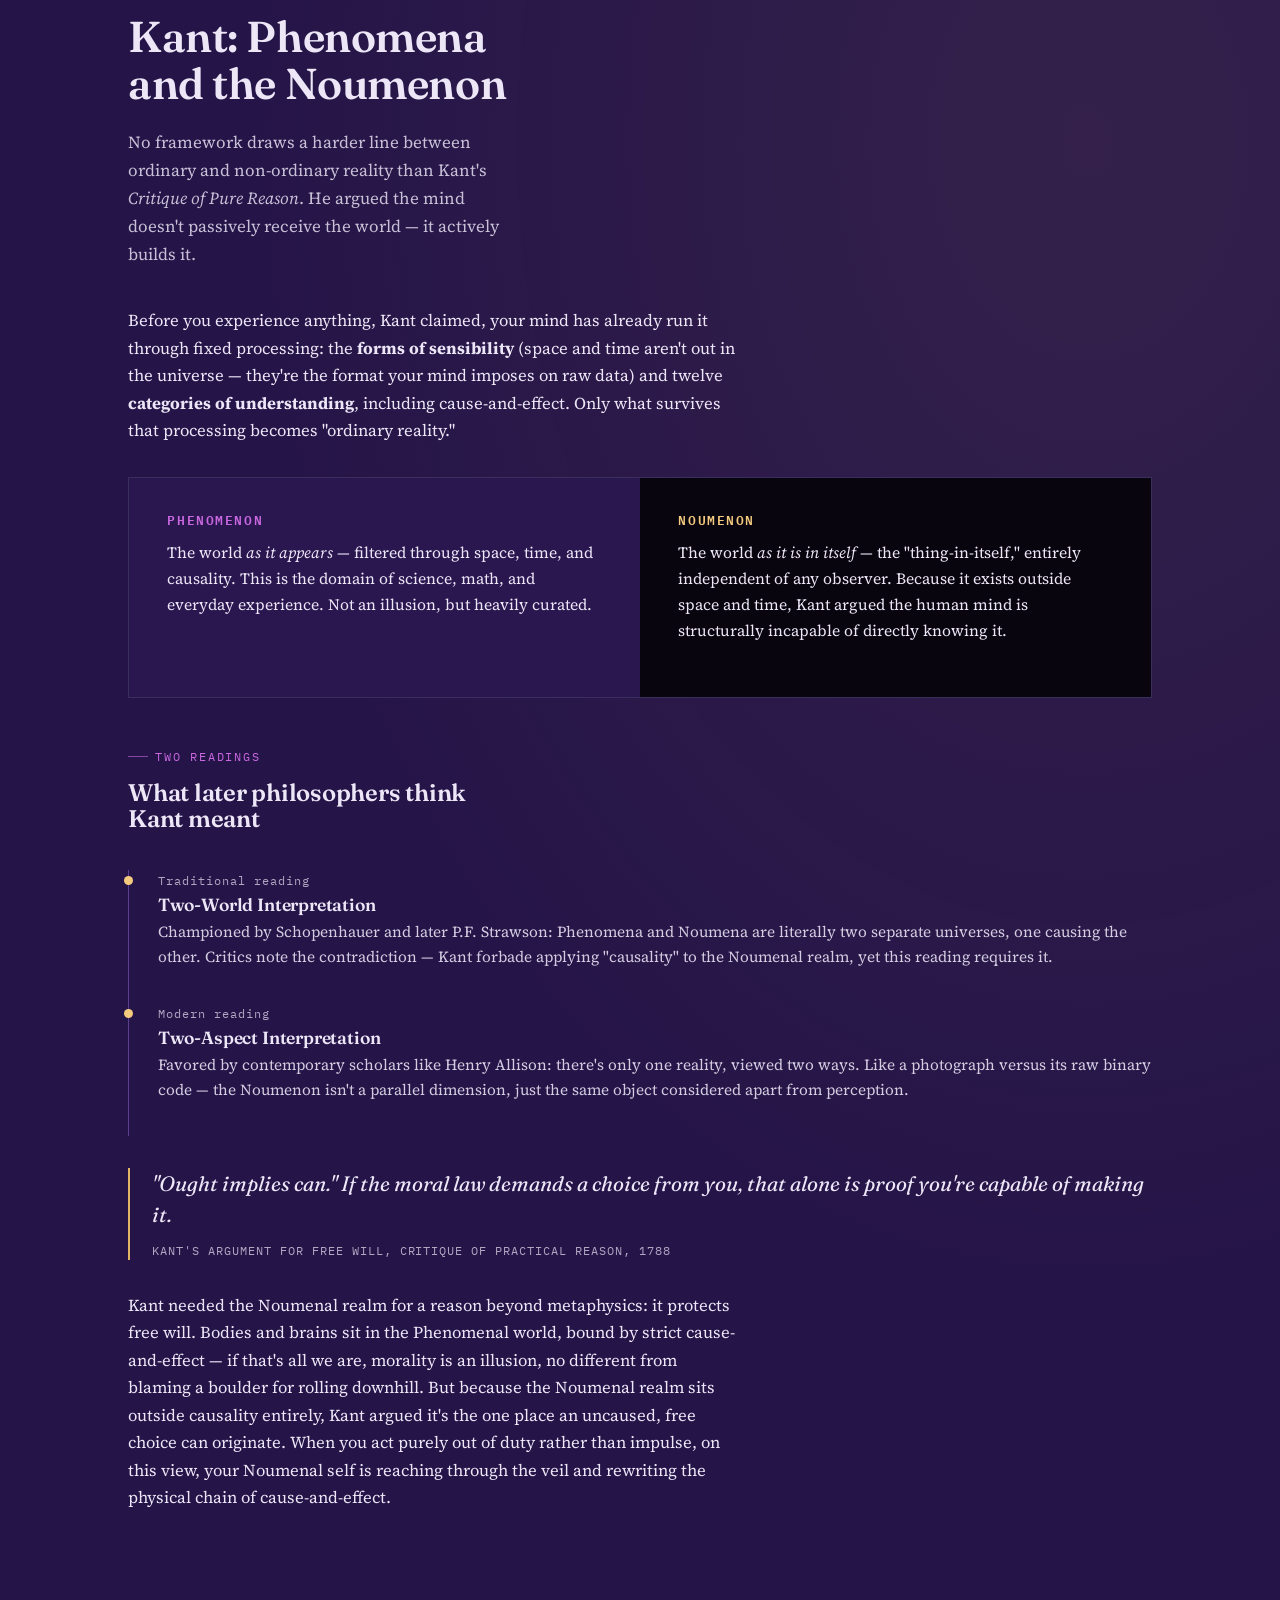
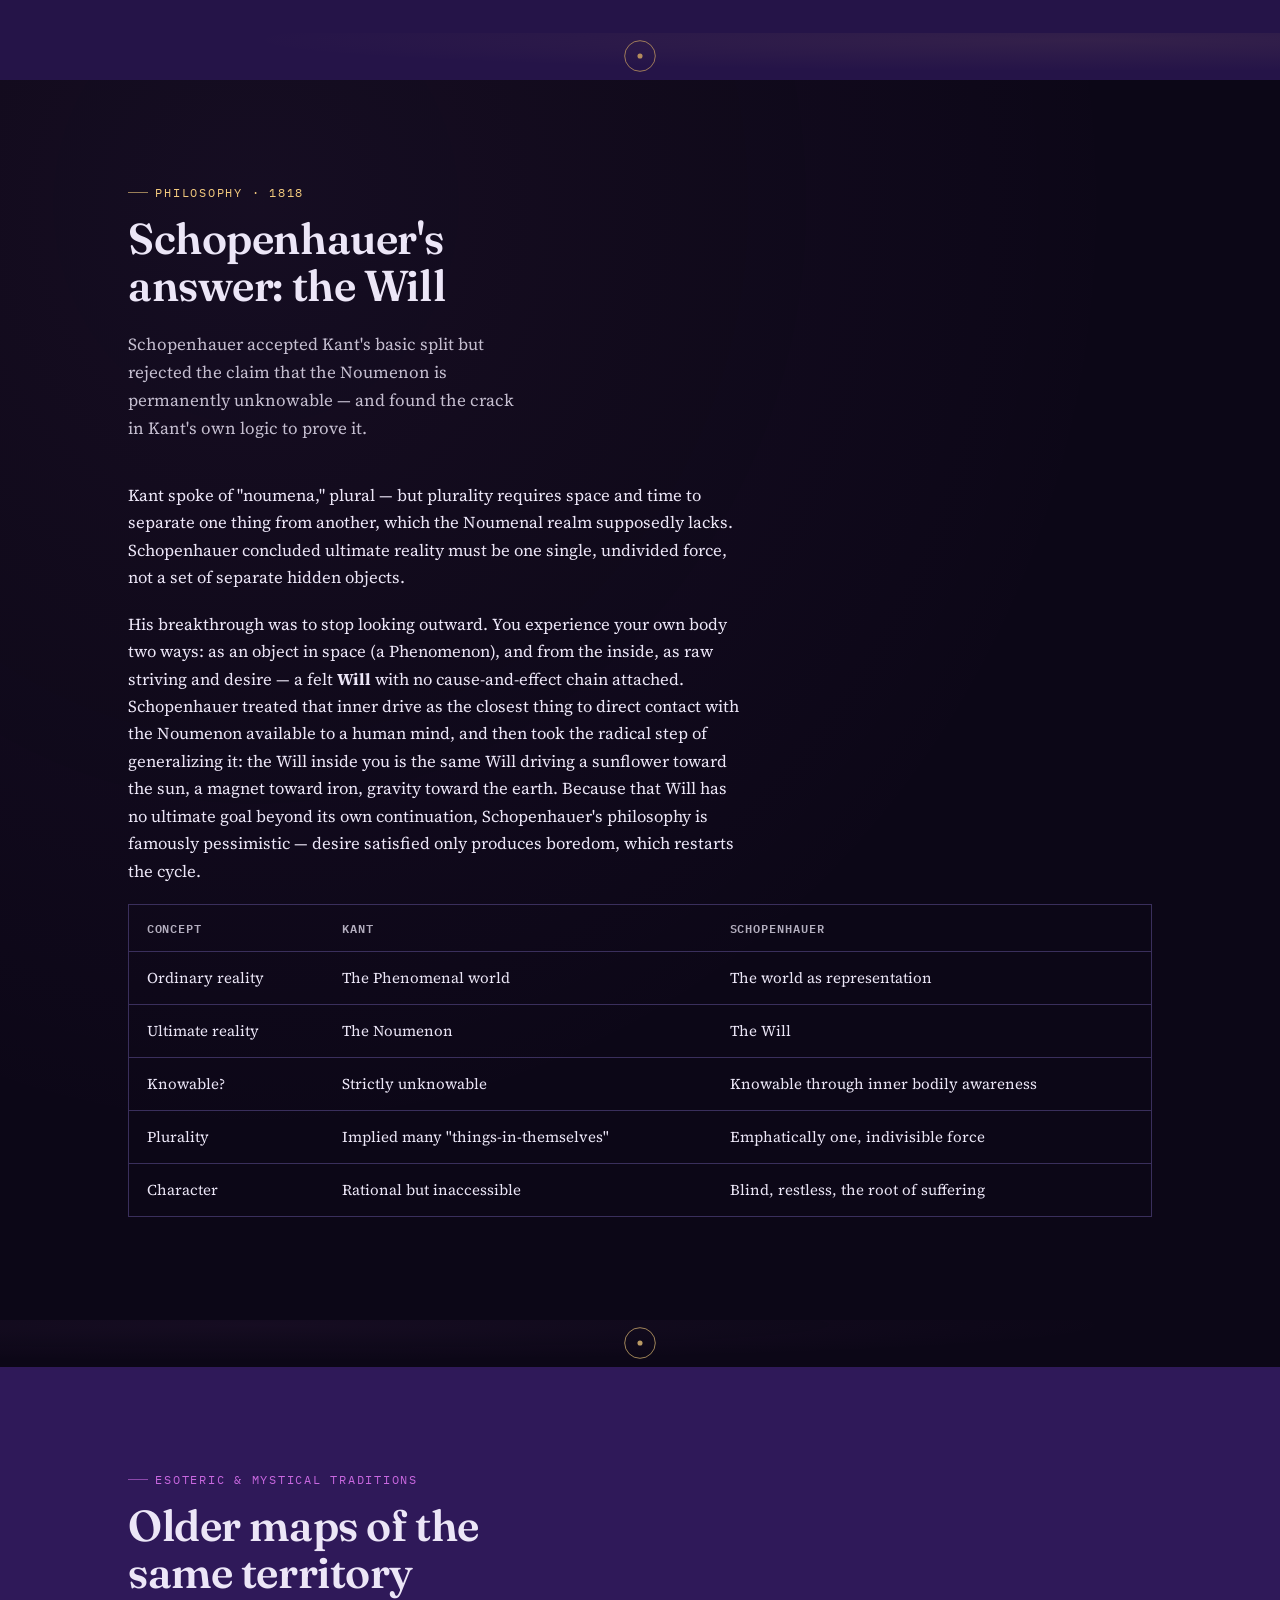
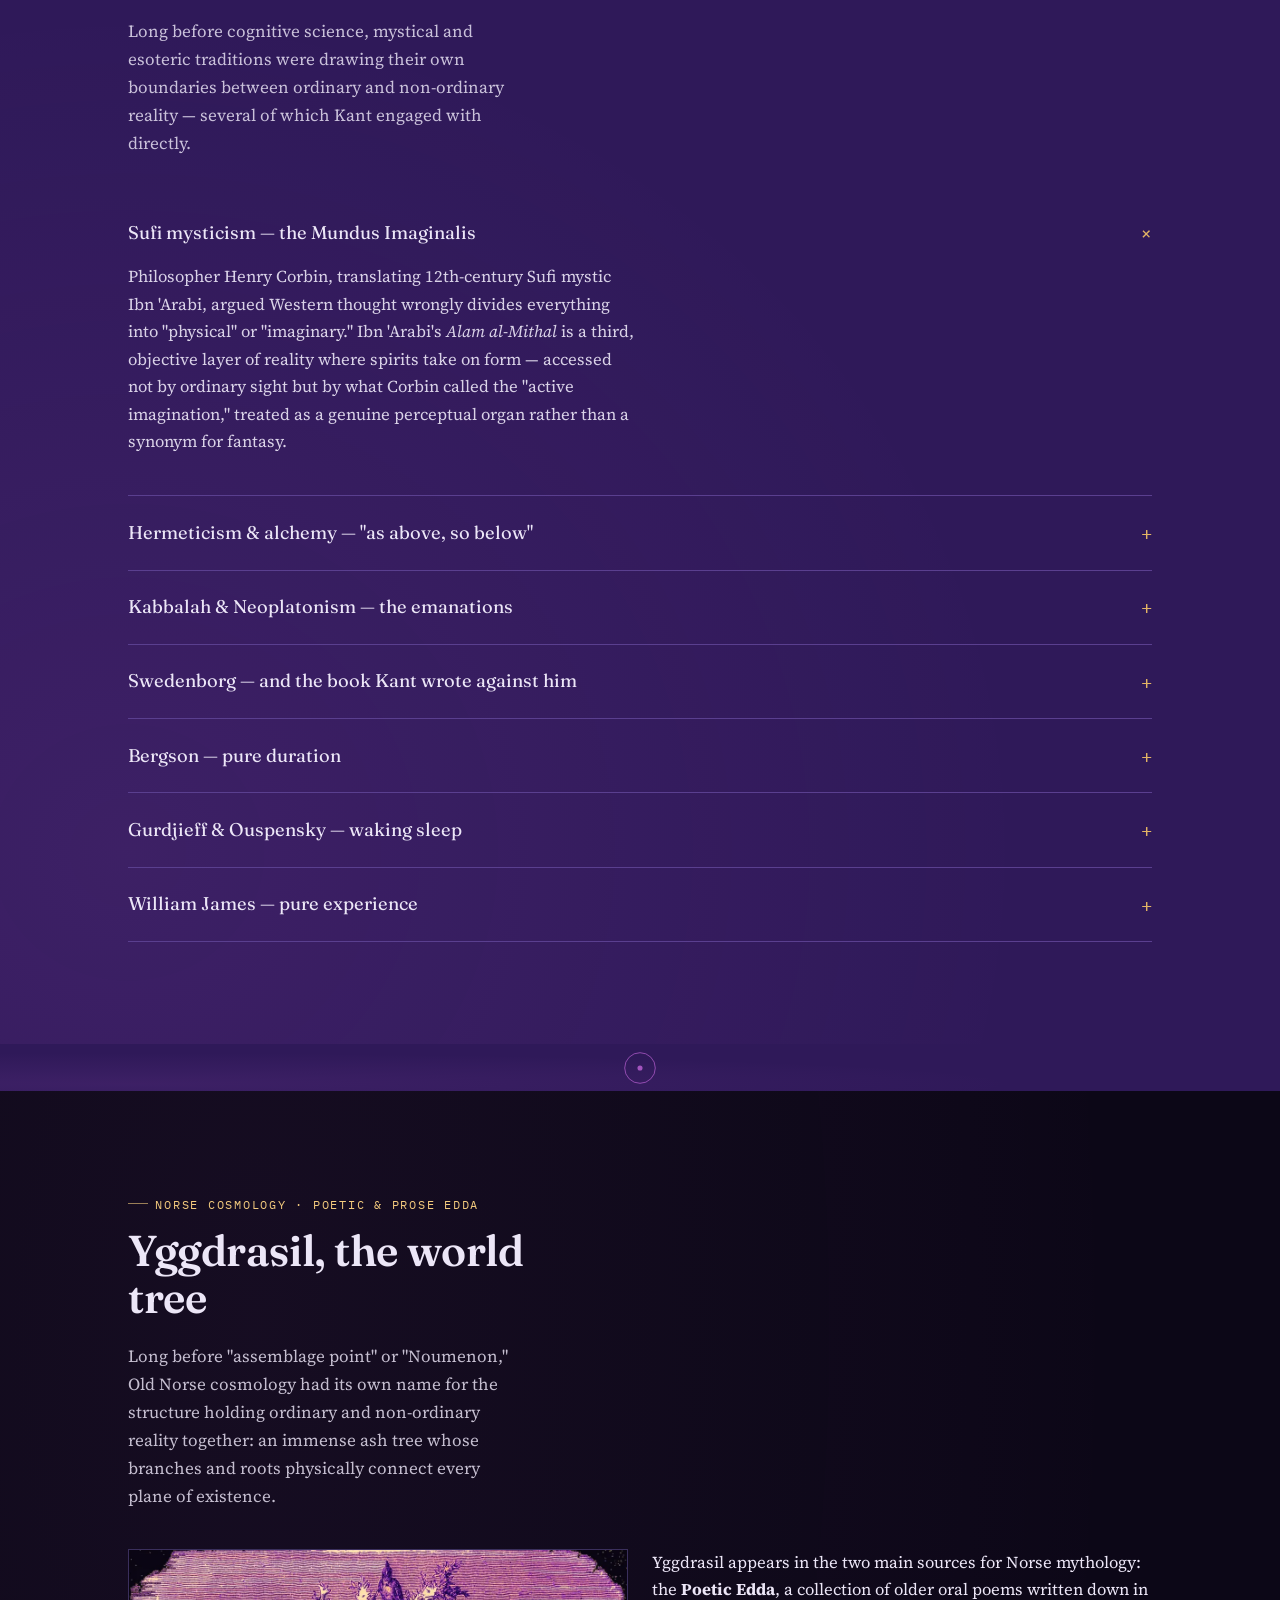
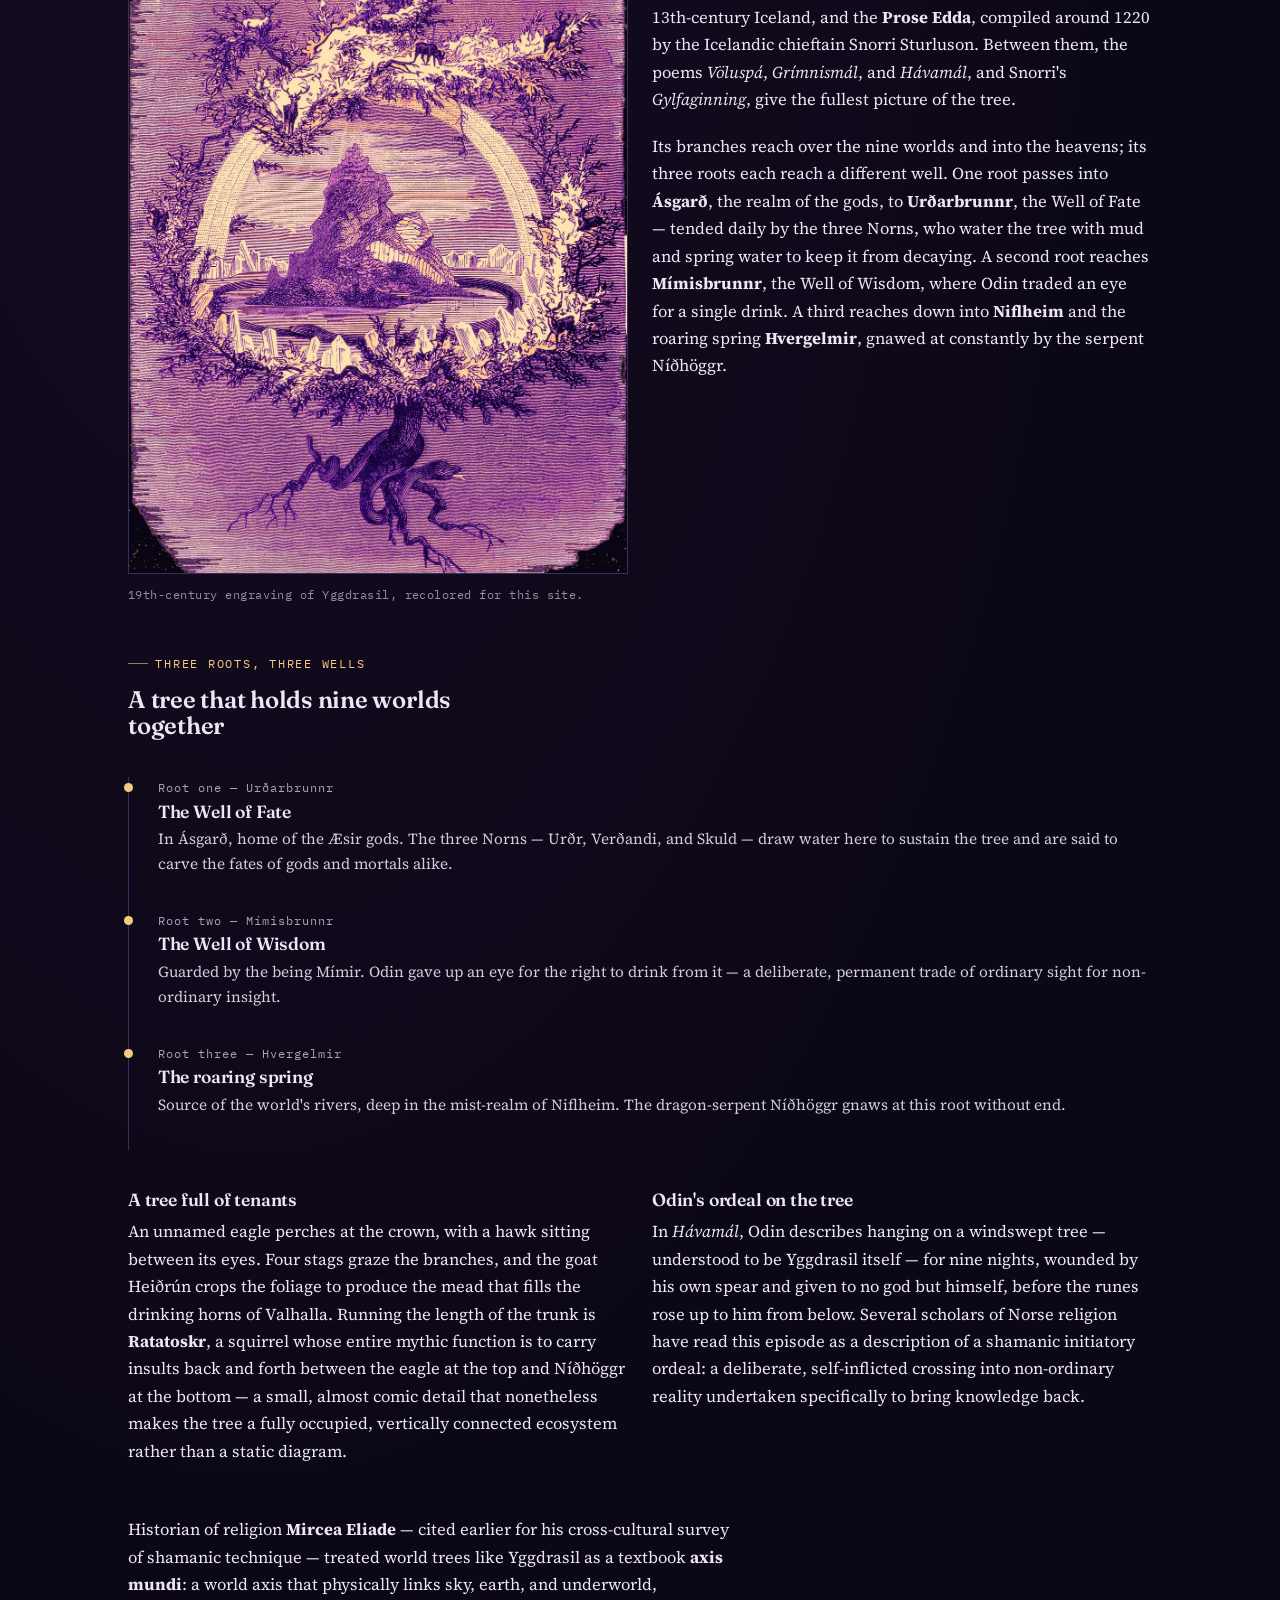
==== commit a6e25c69: "Add files via upload" ====
--- a/index.html
+++ b/index.html
@@ -24,14 +24,14 @@
 <meta charset="UTF-8">
 <meta name="viewport" content="width=device-width, initial-scale=1.0">
 <title>Non-Ordinary Realities — A Field Guide to the Other Side of Perception</title>
-<meta name="description" content="Non-Ordinary Realities: a sourced field guide to consciousness beyond the ordinary. Explore Castaneda's Nagual, shamanic journeying, Grof's holotropic states, the entropic brain, Hoffman's interface theory, Kant's Noumenon, Schopenhauer's Will, Yggdrasil, and Western esoteric traditions — twelve sourced sections, one descent.">
+<meta name="description" content="Non-Ordinary Realities: a sourced field guide to consciousness beyond the ordinary. Explore Castaneda's Nagual, shamanic journeying, Grof's holotropic states, the entropic brain, the cognitive science of who crosses over, Hoffman's interface theory, Kant's Noumenon, Schopenhauer's Will, Yggdrasil, and Western esoteric traditions.">
 <meta name="robots" content="index, follow">
 <link rel="canonical" href="https://sauerninja.github.io/Non-Ordinary-Realities/">
 
 <!-- Open Graph -->
 <meta property="og:type" content="article">
 <meta property="og:title" content="Non-Ordinary Realities — A Field Guide to the Other Side of Perception">
-<meta property="og:description" content="Non-Ordinary Realities: a sourced field guide to consciousness beyond the ordinary. Explore Castaneda's Nagual, shamanic journeying, Grof's holotropic states, the entropic brain, Hoffman's interface theory, Kant's Noumenon, Schopenhauer's Will, Yggdrasil, and Western esoteric traditions — twelve sourced sections, one descent.">
+<meta property="og:description" content="Non-Ordinary Realities: a sourced field guide to consciousness beyond the ordinary. Explore Castaneda's Nagual, shamanic journeying, Grof's holotropic states, the entropic brain, the cognitive science of who crosses over, Hoffman's interface theory, Kant's Noumenon, Schopenhauer's Will, Yggdrasil, and Western esoteric traditions.">
 <meta property="og:url" content="https://sauerninja.github.io/Non-Ordinary-Realities/">
 <meta property="og:site_name" content="Non-Ordinary Realities">
 <meta property="og:image" content="https://sauerninja.github.io/Non-Ordinary-Realities/assets/og-image.jpg">
@@ -42,7 +42,7 @@
 <!-- Twitter -->
 <meta name="twitter:card" content="summary_large_image">
 <meta name="twitter:title" content="Non-Ordinary Realities — A Field Guide to the Other Side of Perception">
-<meta name="twitter:description" content="Non-Ordinary Realities: a sourced field guide to consciousness beyond the ordinary. Explore Castaneda's Nagual, shamanic journeying, Grof's holotropic states, the entropic brain, Hoffman's interface theory, Kant's Noumenon, Schopenhauer's Will, Yggdrasil, and Western esoteric traditions — twelve sourced sections, one descent.">
+<meta name="twitter:description" content="Non-Ordinary Realities: a sourced field guide to consciousness beyond the ordinary. Explore Castaneda's Nagual, shamanic journeying, Grof's holotropic states, the entropic brain, the cognitive science of who crosses over, Hoffman's interface theory, Kant's Noumenon, Schopenhauer's Will, Yggdrasil, and Western esoteric traditions.">
 <meta name="twitter:image" content="https://sauerninja.github.io/Non-Ordinary-Realities/assets/og-image.jpg">
 
 <!-- Favicons -->
@@ -66,7 +66,7 @@
   "@context": "https://schema.org",
   "@type": "Article",
   "headline": "Non-Ordinary Realities — A Field Guide to the Other Side of Perception",
-  "description": "Non-Ordinary Realities: a sourced field guide to consciousness beyond the ordinary. Explore Castaneda's Nagual, shamanic journeying, Grof's holotropic states, the entropic brain, Hoffman's interface theory, Kant's Noumenon, Schopenhauer's Will, Yggdrasil, and Western esoteric traditions — twelve sourced sections, one descent.",
+  "description": "Non-Ordinary Realities: a sourced field guide to consciousness beyond the ordinary. Explore Castaneda's Nagual, shamanic journeying, Grof's holotropic states, the entropic brain, the cognitive science of who crosses over, Hoffman's interface theory, Kant's Noumenon, Schopenhauer's Will, Yggdrasil, and Western esoteric traditions.",
   "url": "https://sauerninja.github.io/Non-Ordinary-Realities/",
   "mainEntityOfPage": "https://sauerninja.github.io/Non-Ordinary-Realities/",
   "image": "https://sauerninja.github.io/Non-Ordinary-Realities/assets/og-image.jpg",
@@ -131,6 +131,14 @@
     },
     {
       "@type": "Question",
+      "name": "Why do some people experience non-ordinary reality more than others?",
+      "acceptedAnswer": {
+        "@type": "Answer",
+        "text": "Researchers point to several overlapping factors rather than one cause: an evolutionary bias toward false-positive pattern detection, a heritable dopamine-linked \"Novelty Seeking\" trait (though the specific gene findings have mixed replication), dopamine tone in the moment (raising it experimentally lowers the threshold for seeing meaningful patterns in noise), stable personality traits like schizotypy, transliminality, and absorption that exist on a continuum in the general population, and situational factors like loss of control or sensory deprivation, both of which experimentally increase pattern perception and hallucination in ordinary, healthy people within hours. The same reduced filtering linked to psychosis risk is also linked to higher creative achievement in people with strong cognitive control."
+      }
+    },
+    {
+      "@type": "Question",
       "name": "Is this site promoting or instructing drug use?",
       "acceptedAnswer": {
         "@type": "Answer",
@@ -151,6 +159,7 @@
   <a href="#top" class="topnav-brand">NOR</a>
   <div class="topnav-links">
     <a href="#origins">Origins</a>
+    <a href="#threshold">Threshold</a>
     <a href="#kant">Kant</a>
     <a href="#esoteric">Esoteric</a>
     <a href="#yggdrasil">Yggdrasil</a>
@@ -315,6 +324,7 @@
       </div>
       <div>
         <p>Under psilocybin and comparable states — including deep meditation and trance — DMN activity quiets. Carhart-Harris describes the result as a shift toward higher <strong>entropy</strong>: less filtering, more disorder, and a richer, less constrained experience of consciousness he calls a "primary state." The same model is now being applied clinically to treatment-resistant depression.</p>
+        <p style="opacity:0.85;">DMN suppression describes the mechanism, but not why some people seem to live closer to that threshold all the time. Dopamine looks like a large part of the answer — covered further down this guide.</p>
       </div>
     </div>
   </div>
@@ -355,6 +365,66 @@
 
 <div class="veil-divider reg-ink" aria-hidden="true">
   <svg viewBox="0 0 40 40"><circle cx="20" cy="20" r="18" fill="none" stroke="#f4cb7e" stroke-width="1"/><circle cx="20" cy="20" r="3" fill="#f4cb7e"/></svg>
+</div>
+
+<!-- ============================================================
+     SECTION: Who crosses over — pattern, threshold, and theories
+     of individual difference
+     ============================================================ -->
+<section class="reg-vellum-2" id="threshold">
+  <div class="container">
+    <div class="sec-head">
+      <p class="eyebrow">Individual differences · Cognitive science</p>
+      <h2>Who crosses over, and why</h2>
+      <p class="sec-dek">If non-ordinary reality is a shared human capacity, the obvious next question is why some people report it constantly, most people almost never, and a few end up hospitalized for it. Six overlapping theories try to answer that.</p>
+    </div>
+
+    <div class="prose measure">
+      <p>The baseline phenomenon has a name: <strong>apophenia</strong>, coined in 1958 by German psychiatrist Klaus Conrad to describe the "unmotivated seeing of connections" he observed in the earliest stages of schizophrenia — a specific feeling that unrelated things are meaningfully linked. Conrad was describing a clinical population, but the capacity itself is universal. Skeptic and science writer Michael Shermer later gave the everyday version a friendlier name, <strong>patternicity</strong>: the tendency to find meaningful patterns in meaningless noise, present in some degree in every functioning human brain. Non-ordinary reality, on this view, isn't a separate kind of experience — it's patternicity turned up past its usual setting.</p>
+    </div>
+
+    <ul class="lineage prose" style="margin-top:2rem;">
+      <li>
+        <span class="yr">Evolutionary</span>
+        <h4>The threshold was never meant to be accurate</h4>
+        <p>This connects directly to Hoffman's interface theory above: if evolution favors fast, cheap fitness cues over costly truth, then false positives — seeing a predator, a face, a pattern that isn't there — are simply cheaper mistakes than false negatives. Humans may be over-tuned toward finding patterns by design, not by accident.</p>
+      </li>
+      <li>
+        <span class="yr">Neurochemical</span>
+        <h4>Dopamine moves the threshold</h4>
+        <p>Dopamine is thought to sharpen the brain's signal-to-noise ratio — but a 2010 study by Peter Krummenacher, Christine Mohr, Helene Haker, and Peter Brugger found that giving healthy adults levodopa (which raises dopamine) made self-described skeptics start seeing meaningful patterns in scrambled, meaningless stimuli almost as readily as self-described "believers" already did. Earlier work by Brugger's group tied this specifically to the right hemisphere, which stores associations more loosely than the left. Raise dopamine, and the threshold for calling something "meaningful" drops — for anyone.</p>
+      </li>
+      <li>
+        <span class="yr">Genetic</span>
+        <h4>A heritable dial, not just a state</h4>
+        <p>If dopamine sets the threshold, some people may inherit it pre-lowered. Psychiatrist C. Robert Cloninger's temperament model treats <strong>Novelty Seeking</strong> — impulsive, exploratory, quick to chase new stimuli — as a dopamine-linked trait with a genetic component. In 1996, Richard Ebstein and colleagues reported an association between a specific variant of the dopamine D4 receptor gene and Novelty Seeking scores in healthy adults. The finding made headlines as an "adventure gene," though it's worth noting plainly: replication attempts since have been mixed, and the honest current position is that this gene is one small contributor at most, not a master switch.</p>
+      </li>
+      <li>
+        <span class="yr">Trait-level</span>
+        <h4>Three overlapping personality dimensions</h4>
+        <p>Psychologist Gordon Claridge's model of <strong>schizotypy</strong> treats traits like unusual perceptual experience and magical ideation as a continuum running through the entire general population, not a binary switch that's only "on" in clinical illness. Parapsychologist Michael Thalbourne's <strong>transliminality</strong> — how easily material crosses the threshold between unconscious and conscious — was built from the finding that paranormal belief, mystical experience, magical ideation, and creative personality all statistically cluster together as one underlying factor. A third, older construct converges on the same territory: Auke Tellegen and Gilbert Atkinson's 1974 trait of <strong>absorption</strong>, the capacity to become so fully engaged in an imagined or perceptual experience that it temporarily overrides ordinary reality-monitoring — originally identified because it predicted hypnotic susceptibility, and since linked to meditative depth and mystical experience as well.</p>
+      </li>
+      <li>
+        <span class="yr">Situational</span>
+        <h4>Circumstance, not just character</h4>
+        <p>It isn't only about who you are. In a 2008 <em>Science</em> paper, Jennifer Whitson and Adam Galinsky experimentally stripped participants of a sense of control and found illusory pattern perception — seeing images in noise, connecting unrelated stock movements, endorsing conspiracy theories — increased in almost anyone, regardless of baseline trait. Losing control appears to lower the threshold on its own.</p>
+      </li>
+      <li>
+        <span class="yr">Experimental</span>
+        <h4>You can induce it in a healthy lab subject in hours</h4>
+        <p>The clearest evidence that the threshold is universal rather than reserved for unusual minds comes from Donald Hebb's sensory-deprivation program at McGill in the 1950s. Researchers W.H. Bexton, Woodburn Heron, and T.H. Scott placed ordinary, psychologically healthy volunteers in a cubicle with translucent goggles, cotton gloves, and a droning fan to flatten sight, touch, and sound to near-uniformity. Within hours, subjects who had shown no prior signs of unusual perception began reporting vivid, unprompted hallucinations. Strip the ordinary world of enough patterned input, in other words, and the pattern-detecting system starts generating its own — which is close to a laboratory replication of what fasting, sleep deprivation, and sensory overload are already doing in a drumming circle or on a windswept tree.</p>
+      </li>
+    </ul>
+
+    <div class="prose measure" style="margin-top:2.5rem;">
+      <p>There's a sharper edge to this than pure curiosity. A 2003 study by Shelley Carson, Jordan Peterson, and Daniel Higgins at Harvard found that people with reduced <strong>latent inhibition</strong> — a normally unconscious filter that screens out stimuli already judged irrelevant — showed significantly higher lifetime creative achievement, but only when paired with high cognitive capacity. The same failure to filter that destabilizes an unprepared mind appears to fuel exceptional creative output in a mind equipped to manage the flood. Claridge had already made a version of this argument for schizotypy directly: intelligence looks like it moderates whether a predisposition toward psychosis expresses itself as illness or as unusually original thought.</p>
+      <p>Put together, these six theories point toward one argument rather than six separate ones. Non-ordinary reality isn't a different kind of mind switching on. It's the same pattern-detecting system everyone already has, running with its threshold turned down — by heredity (a dopamine-linked gene variant, still tentative), by durable trait (schizotypy, transliminality, absorption), by neurochemistry (dopamine tone in the moment), or by circumstance (uncertainty, loss of control, or the flattened sensory world of a McGill cubicle). Read this way, the shamanic techniques covered earlier — rhythmic drumming, fasting, sleep deprivation — and Odin's nine-night ordeal on Yggdrasil aren't separate cultural curiosities. They're independently invented technologies for deliberately turning that same threshold down, arrived at by traditions that never shared a coastline, and confirmed in a Canadian psychology lab that wasn't trying to study mysticism at all. Grof's warning about spiritual emergency, from earlier in this guide, is the other half of the argument: turn that threshold down faster than a person's ego structure can handle, and the same mechanism that produces mystical insight in a prepared mind produces a psychiatric crisis in an unprepared one.</p>
+    </div>
+  </div>
+</section>
+
+<div class="veil-divider reg-vellum-2" aria-hidden="true">
+  <svg viewBox="0 0 40 40"><circle cx="20" cy="20" r="18" fill="none" stroke="#c968e0" stroke-width="1"/><circle cx="20" cy="20" r="3" fill="#c968e0"/></svg>
 </div>
 
 <!-- ============================================================
@@ -508,10 +578,12 @@
 
     <div class="grid grid-2">
       <figure style="margin:0;">
-        <picture>
-          <source srcset="assets/yggdrasil.webp" type="image/webp">
-          <img src="assets/yggdrasil.jpg" alt="A recolored 19th-century engraving of Yggdrasil: a great tree encircled by a ring, with a mountain rising from a central well, roots gripped by a serpent below, and branches sheltering deer, a goat, and an eagle above" loading="lazy" width="1100" height="1411" style="border:1px solid var(--ink-line);">
-        </picture>
+        <div class="figure-crop">
+          <picture>
+            <source srcset="assets/yggdrasil.webp" type="image/webp">
+            <img src="assets/yggdrasil.jpg" alt="A recolored 19th-century engraving of Yggdrasil: a great tree encircled by a ring, with a mountain rising from a central well, roots gripped by a serpent below, and branches sheltering deer, a goat, and an eagle above" loading="lazy" width="1100" height="1411">
+          </picture>
+        </div>
         <figcaption style="font-family:var(--f-mono); font-size:0.74rem; letter-spacing:0.04em; opacity:0.6; margin-top:0.7rem;">19th-century engraving of Yggdrasil, recolored for this site.</figcaption>
       </figure>
 
@@ -645,6 +717,17 @@
         <ul>
           <li>Donald Hoffman — <em>The Case Against Reality</em> (2019)</li>
           <li>Justin Mark, Brian Marion & Donald Hoffman — "Natural selection and veridical perceptions," <em>Journal of Theoretical Biology</em> (2010)</li>
+          <li>Klaus Conrad — <em>Die beginnende Schizophrenie</em> (1958)</li>
+          <li>Michael Shermer — <em>The Believing Brain</em> (2011)</li>
+          <li>Peter Krummenacher, Christine Mohr, Helene Haker & Peter Brugger — "Dopamine, Paranormal Belief, and the Detection of Meaningful Stimuli," <em>Journal of Cognitive Neuroscience</em> (2010)</li>
+          <li>Gordon Claridge (ed.) — <em>Schizotypy: Implications for Illness and Health</em> (1997)</li>
+          <li>Michael Thalbourne & James Houran — "Transliminality: Its nature and correlates," <em>Personality and Individual Differences</em> (2000)</li>
+          <li>Shelley Carson, Jordan Peterson & Daniel Higgins — "Decreased Latent Inhibition Is Associated With Increased Creative Achievement," <em>Journal of Personality and Social Psychology</em> (2003)</li>
+          <li>Jennifer Whitson & Adam Galinsky — "Lacking Control Increases Illusory Pattern Perception," <em>Science</em> (2008)</li>
+          <li>W.H. Bexton, Woodburn Heron & T.H. Scott — "Effects of decreased variation in the sensory environment," <em>Canadian Journal of Psychology</em> (1954)</li>
+          <li>Auke Tellegen & Gilbert Atkinson — "Openness to Absorbing and Self-Altering Experiences," <em>Journal of Abnormal Psychology</em> (1974)</li>
+          <li>C. Robert Cloninger — "A Psychobiological Model of Temperament and Character," <em>Archives of General Psychiatry</em> (1993)</li>
+          <li>Richard Ebstein et al. — "Dopamine D4 receptor (D4DR) exon III polymorphism associated with the human personality trait of Novelty Seeking," <em>Nature Genetics</em> (1996)</li>
         </ul>
         <h3 style="font-size:1.05rem;">Norse mythology</h3>
         <ul>
@@ -698,6 +781,10 @@
         <div class="d-body"><p>Yggdrasil is the world tree of Norse mythology, described in the Poetic Edda and Snorri Sturluson's Prose Edda. Its branches and three roots physically connect the nine worlds, including the realms of gods, giants, and the dead. Historians of religion classify it as an axis mundi — a world axis structurally identical to the shamanic Lower, Middle, and Upper Worlds — and read Odin's nine-night ordeal hanging on the tree in <em>Hávamál</em> as a description of a shamanic initiatory journey into non-ordinary reality.</p></div>
       </details>
       <details>
+        <summary>Why do some people experience non-ordinary reality more than others?</summary>
+        <div class="d-body"><p>Researchers point to several overlapping factors rather than one cause: an evolutionary bias toward false-positive pattern detection, a heritable dopamine-linked "Novelty Seeking" trait (though the specific gene findings have mixed replication), dopamine tone in the moment (raising it experimentally lowers the threshold for seeing meaningful patterns in noise), stable personality traits like schizotypy, transliminality, and absorption that exist on a continuum in the general population, and situational factors like loss of control or sensory deprivation, both of which experimentally increase pattern perception and hallucination in ordinary, healthy people within hours. The same reduced filtering linked to psychosis risk is also linked to higher creative achievement in people with strong cognitive control.</p></div>
+      </details>
+      <details>
         <summary>Is this site promoting or instructing drug use?</summary>
         <div class="d-body"><p>No. This is an educational resource surveying how different academic and esoteric traditions have theorized altered and non-ordinary states. It does not provide dosing, sourcing, or how-to guidance for any substance.</p></div>
       </details>
@@ -716,7 +803,7 @@
       </div>
       <div>
         <p style="font-family:var(--f-mono); font-size:0.72rem; letter-spacing:0.08em; text-transform:uppercase; opacity:0.7; margin-bottom:0.6em;">Jump to</p>
-        <p style="margin:0;"><a href="#origins">Origins</a> · <a href="#kant">Kant</a> · <a href="#esoteric">Esoteric</a> · <a href="#yggdrasil">Yggdrasil</a> · <a href="#digital">Digital</a> · <a href="#sources">Sources</a> · <a href="#faq">FAQ</a></p>
+        <p style="margin:0;"><a href="#origins">Origins</a> · <a href="#threshold">Threshold</a> · <a href="#kant">Kant</a> · <a href="#esoteric">Esoteric</a> · <a href="#yggdrasil">Yggdrasil</a> · <a href="#digital">Digital</a> · <a href="#sources">Sources</a> · <a href="#faq">FAQ</a></p>
       </div>
     </div>
     <p class="footer-note">This site is an educational overview of academic, anthropological, and philosophical frameworks. It is not medical, psychiatric, or clinical advice, and does not endorse any specific practice or substance.</p>
--- a/css/style.css
+++ b/css/style.css
@@ -287,6 +287,27 @@
 .card p{ font-size:0.96rem; margin-bottom:0; opacity:0.9; }
 
 /* -----------------------------------------------------------
+   Constrained figure — used for the Yggdrasil image so a tall
+   portrait etching doesn't stretch the whole grid row; crops
+   to a calmer ratio and keeps the ring/mountain in frame.
+   ----------------------------------------------------------- */
+.figure-crop{
+  aspect-ratio: 4 / 5;
+  overflow:hidden;
+  border:1px solid var(--ink-line);
+}
+.figure-crop img{
+  width:100%;
+  height:100%;
+  object-fit:cover;
+  object-position:50% 22%;
+  border:none !important;
+}
+@media(max-width:719px){
+  .figure-crop{ aspect-ratio: 3 / 4; }
+}
+
+/* -----------------------------------------------------------
    Kant deep-dive: phenomena / noumena split panel
    ----------------------------------------------------------- */
 .split{
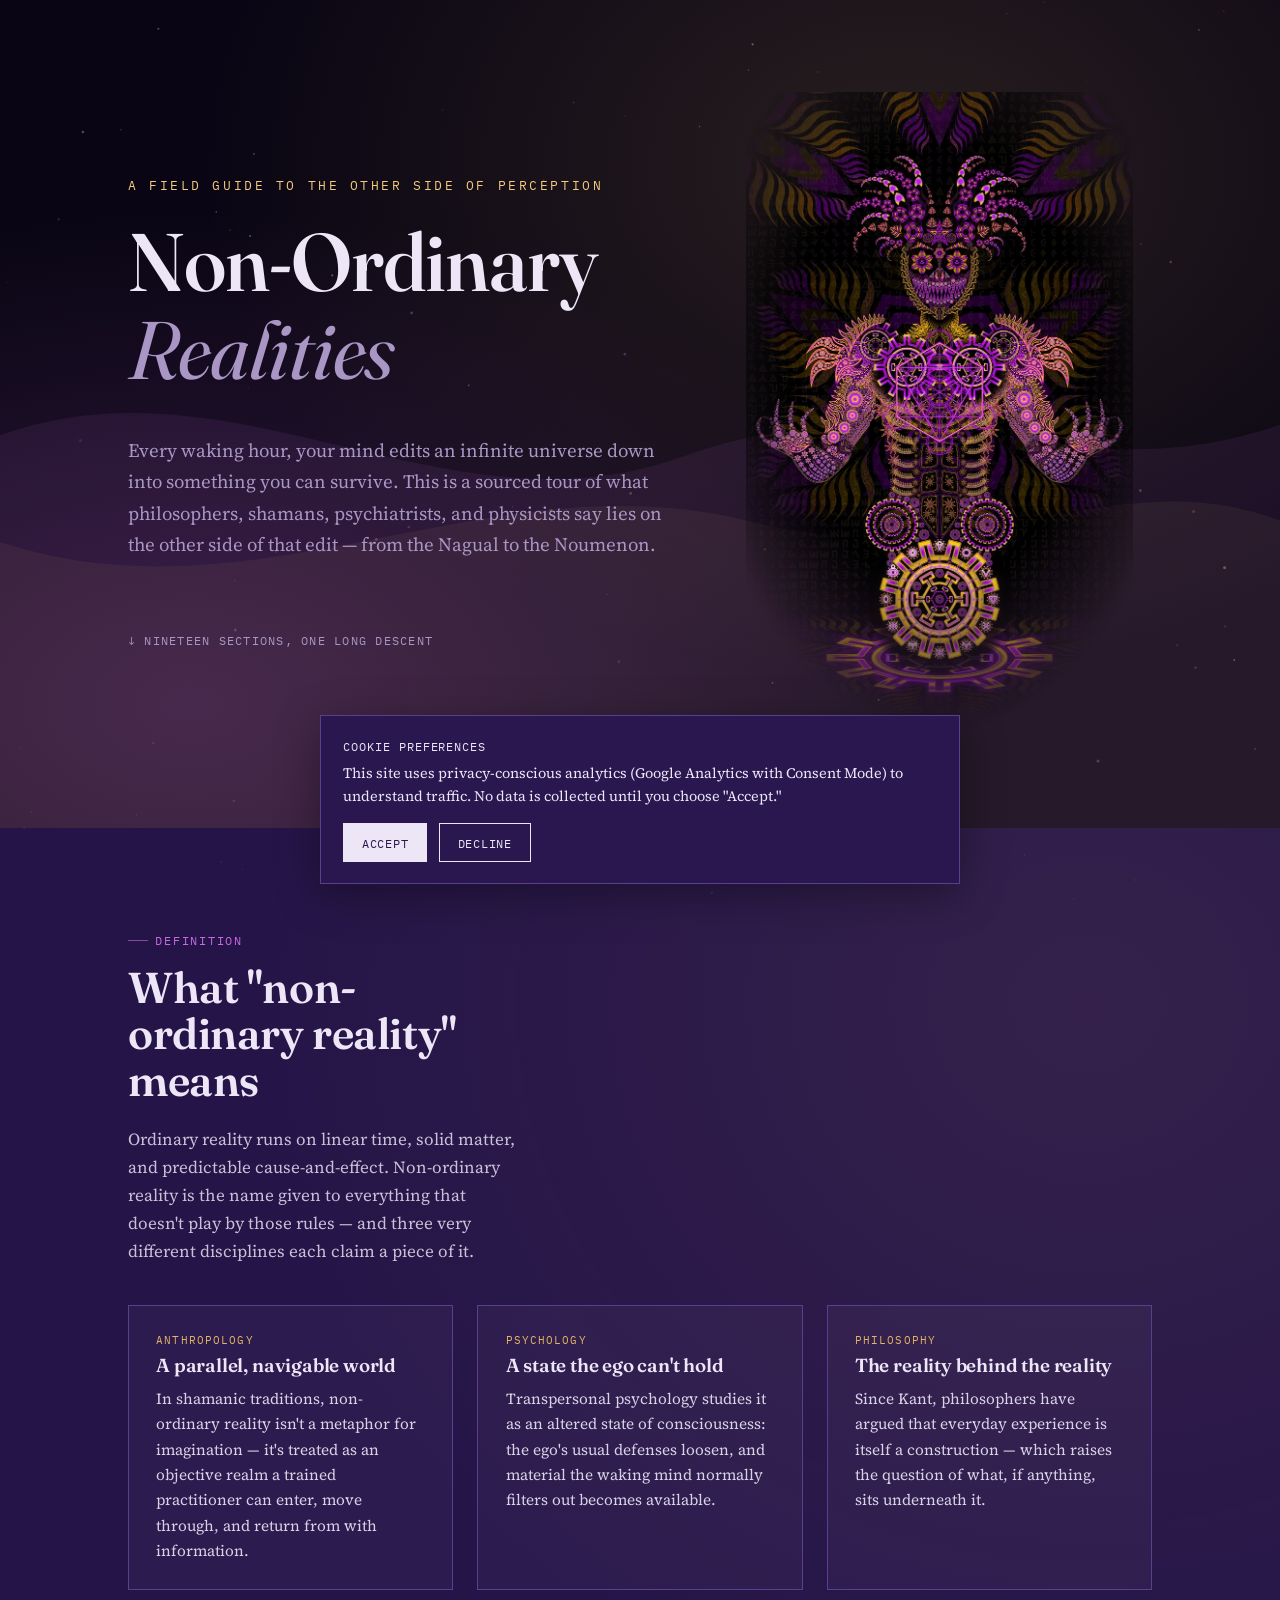
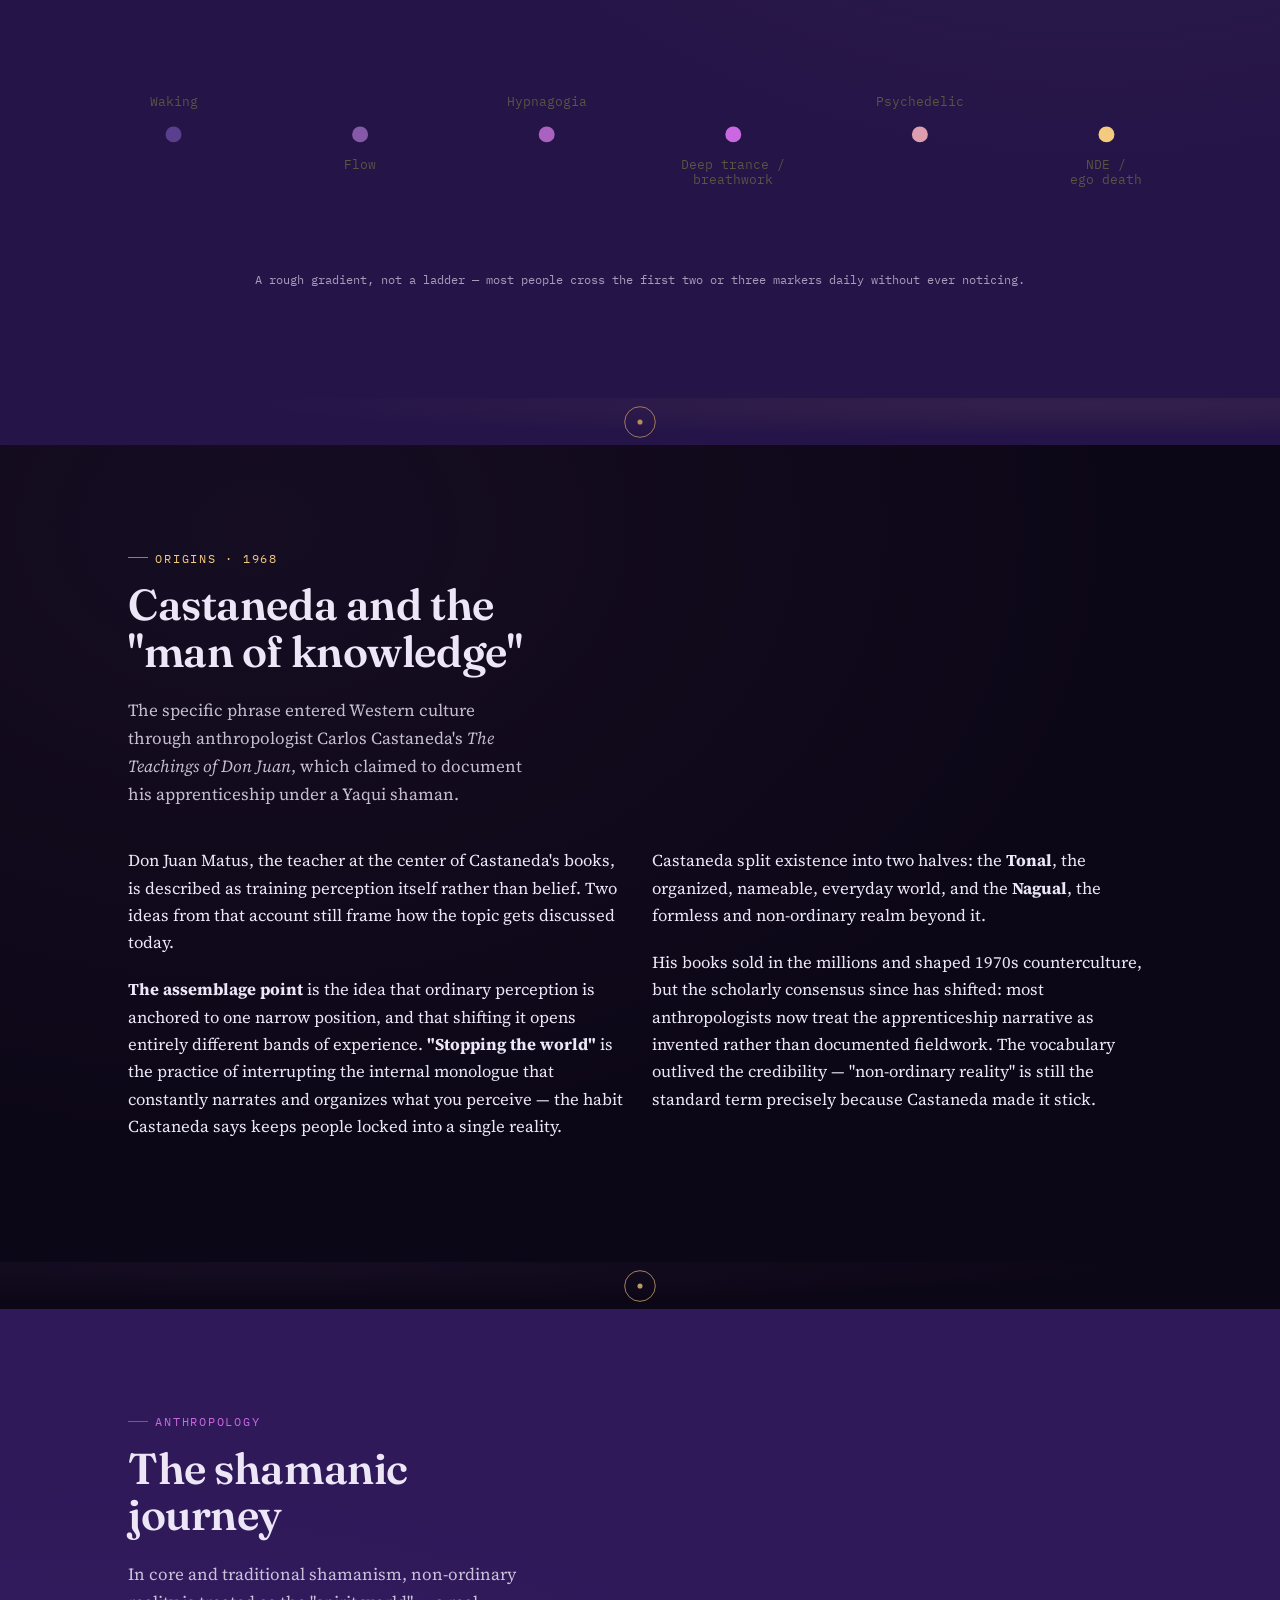
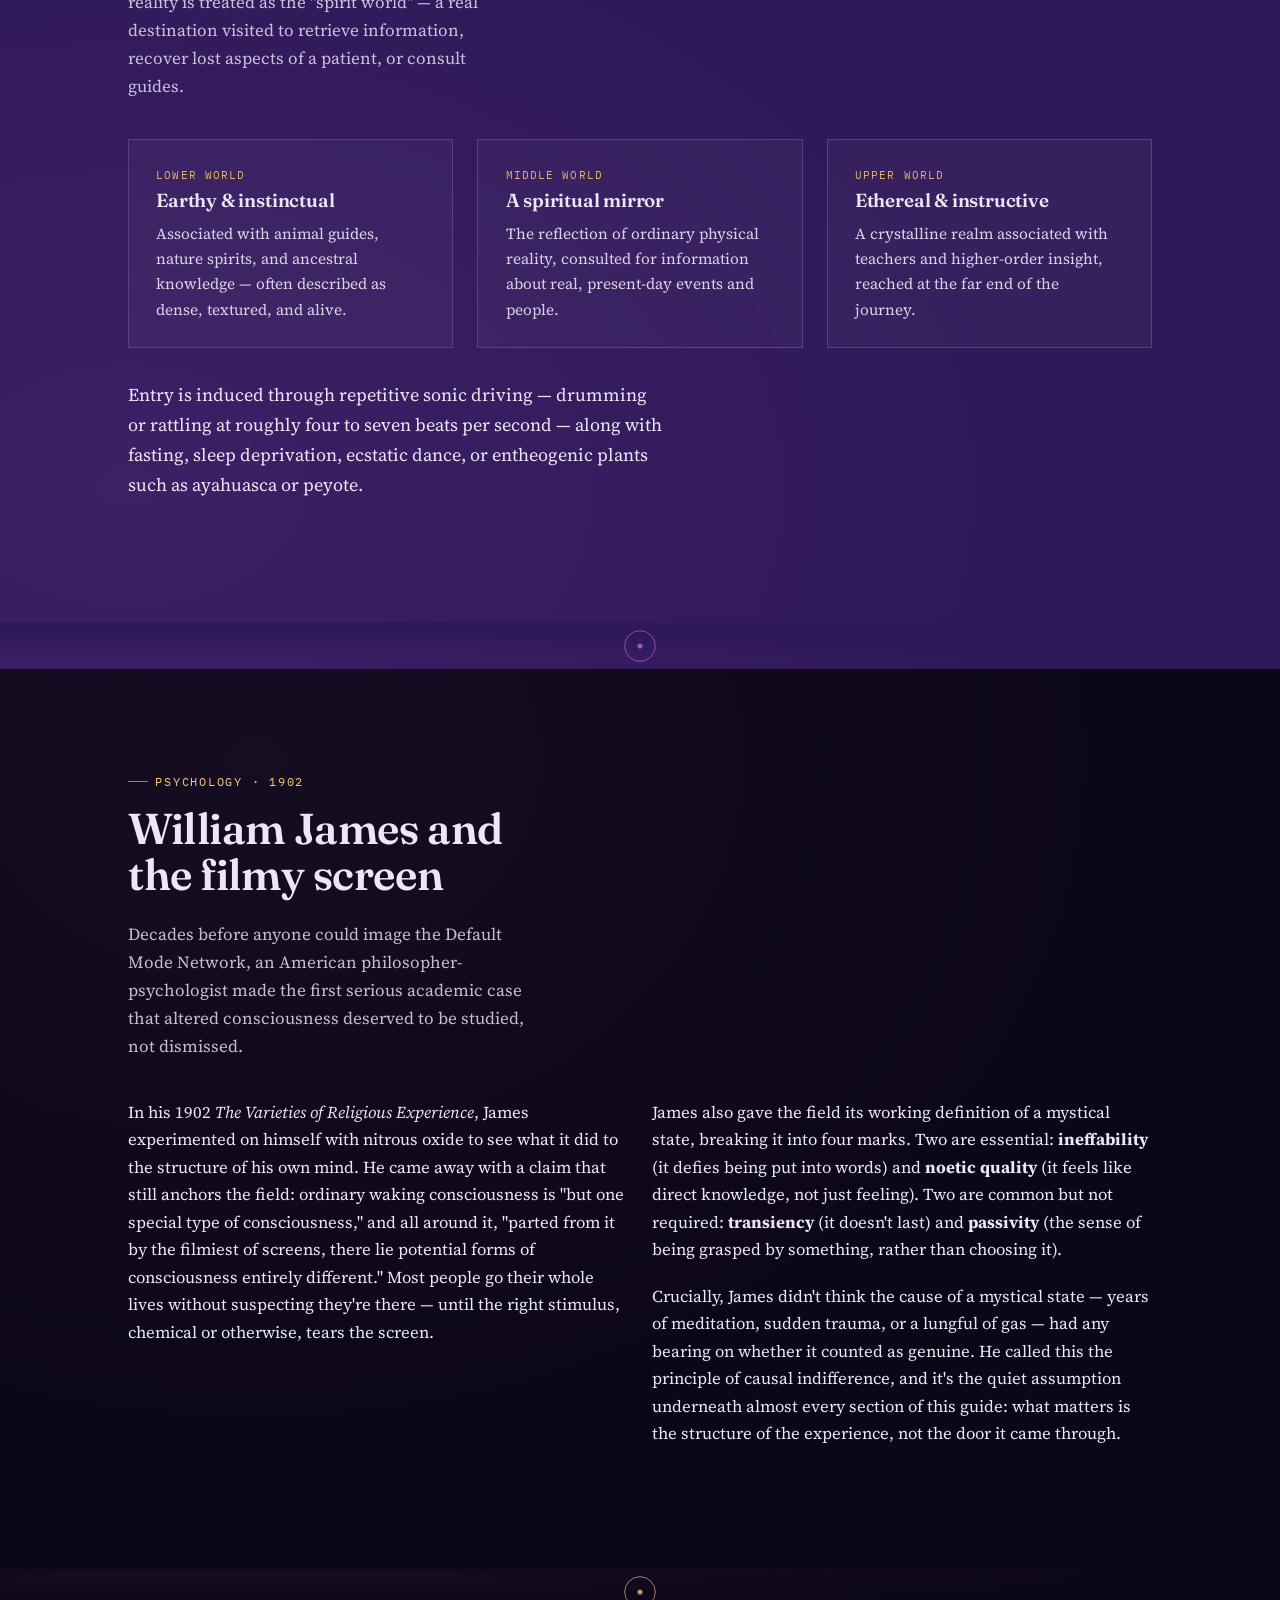
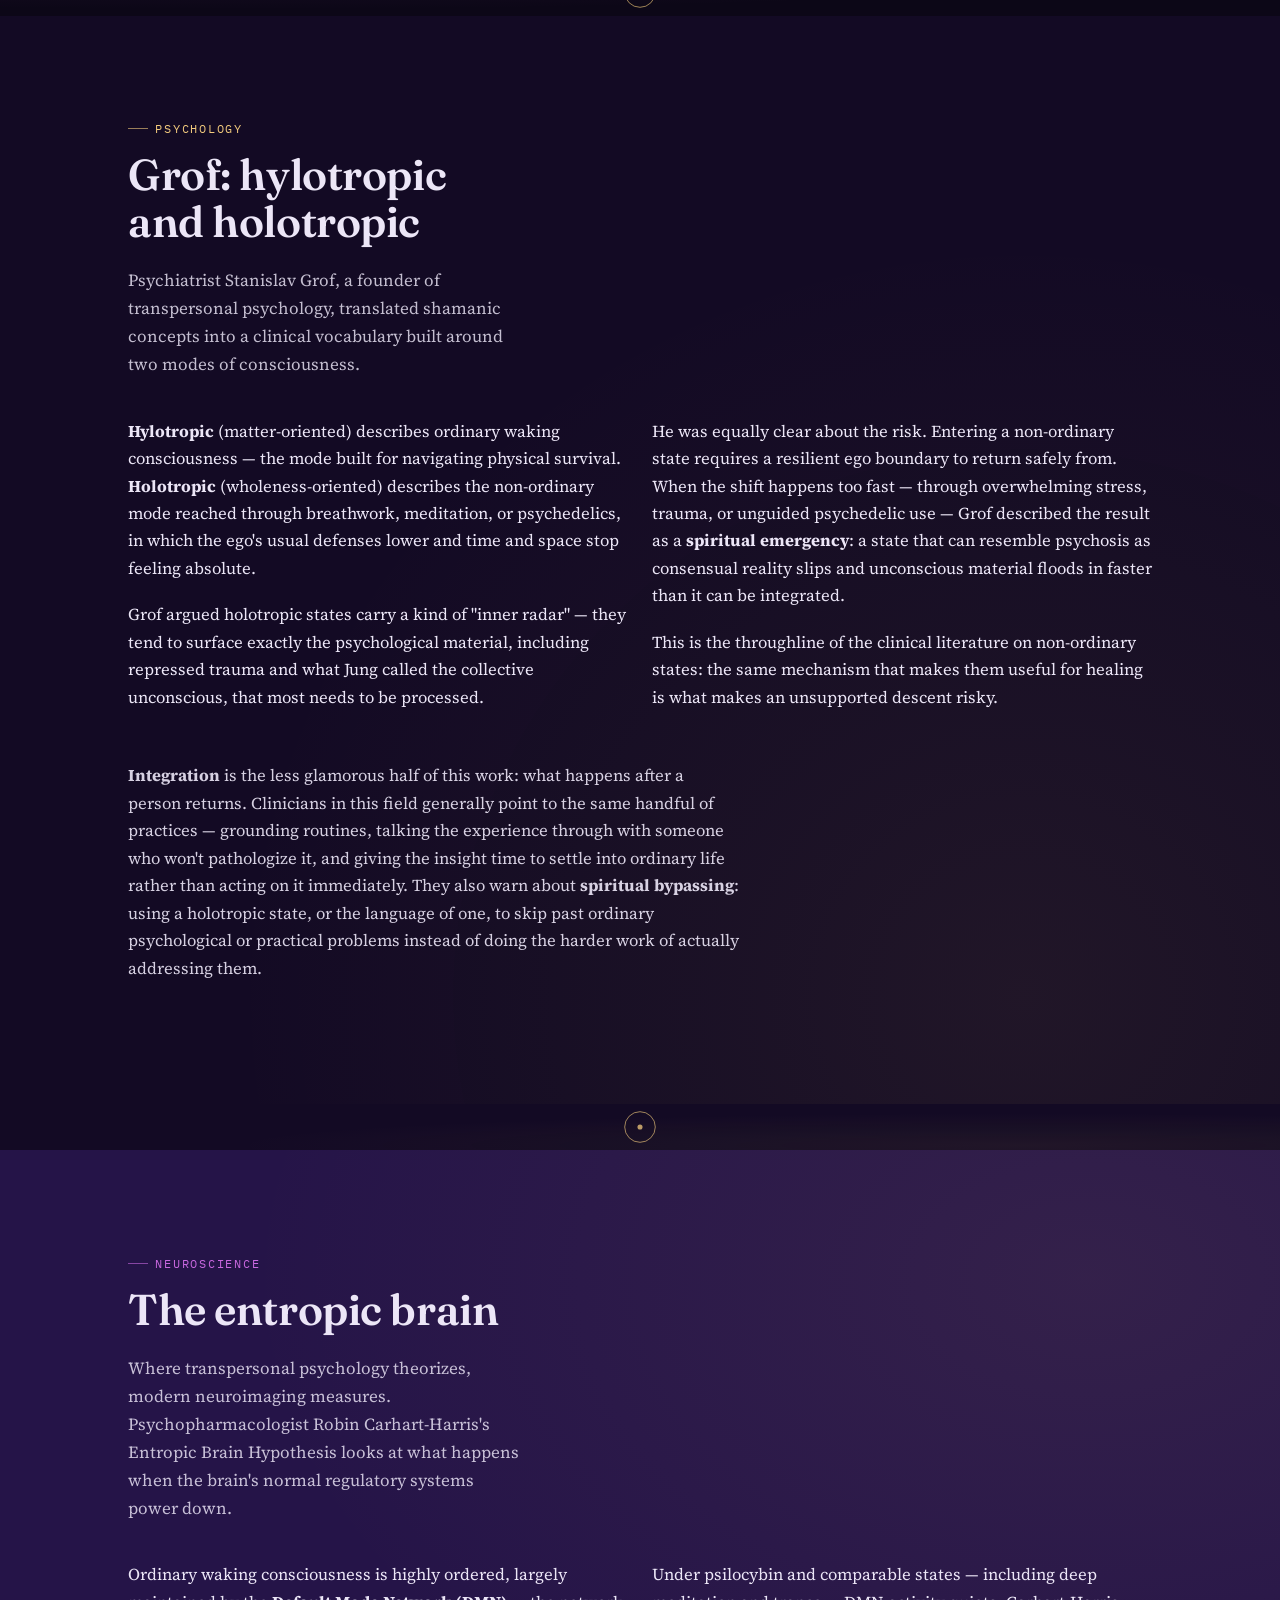
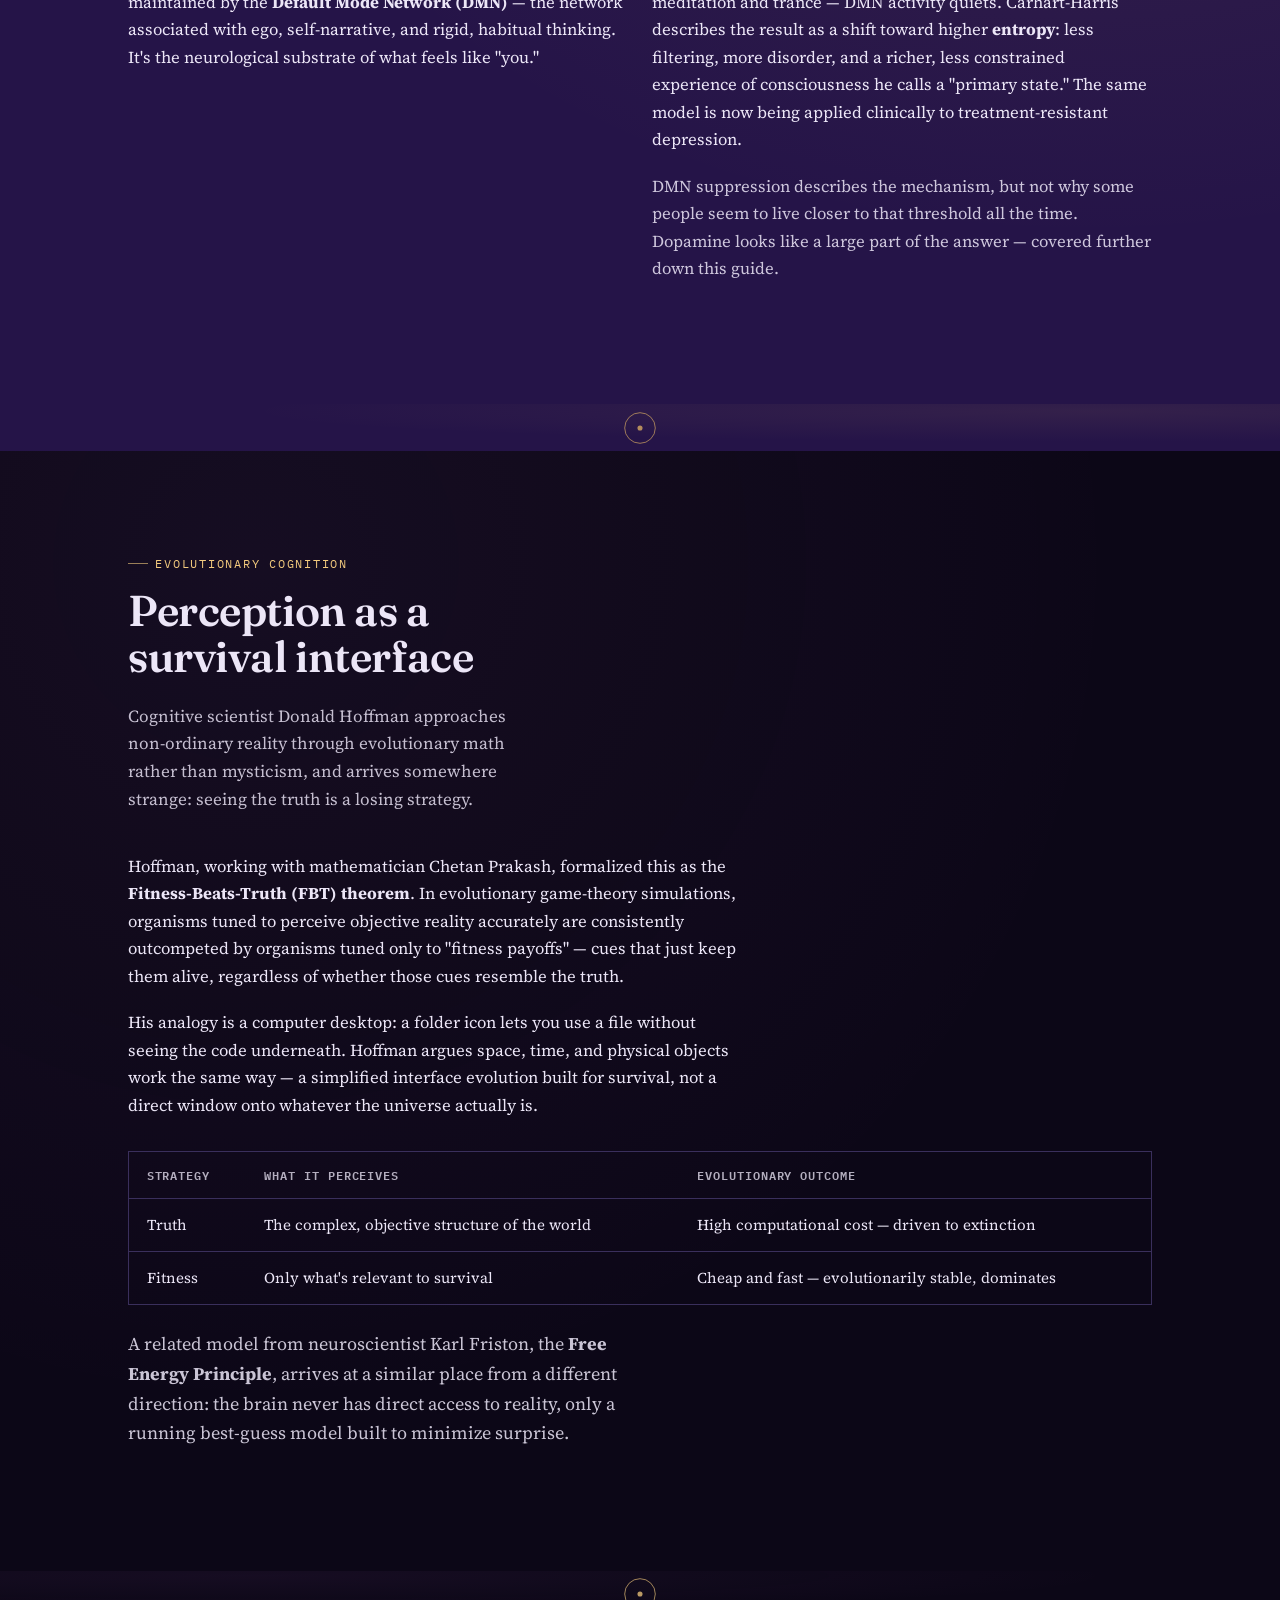
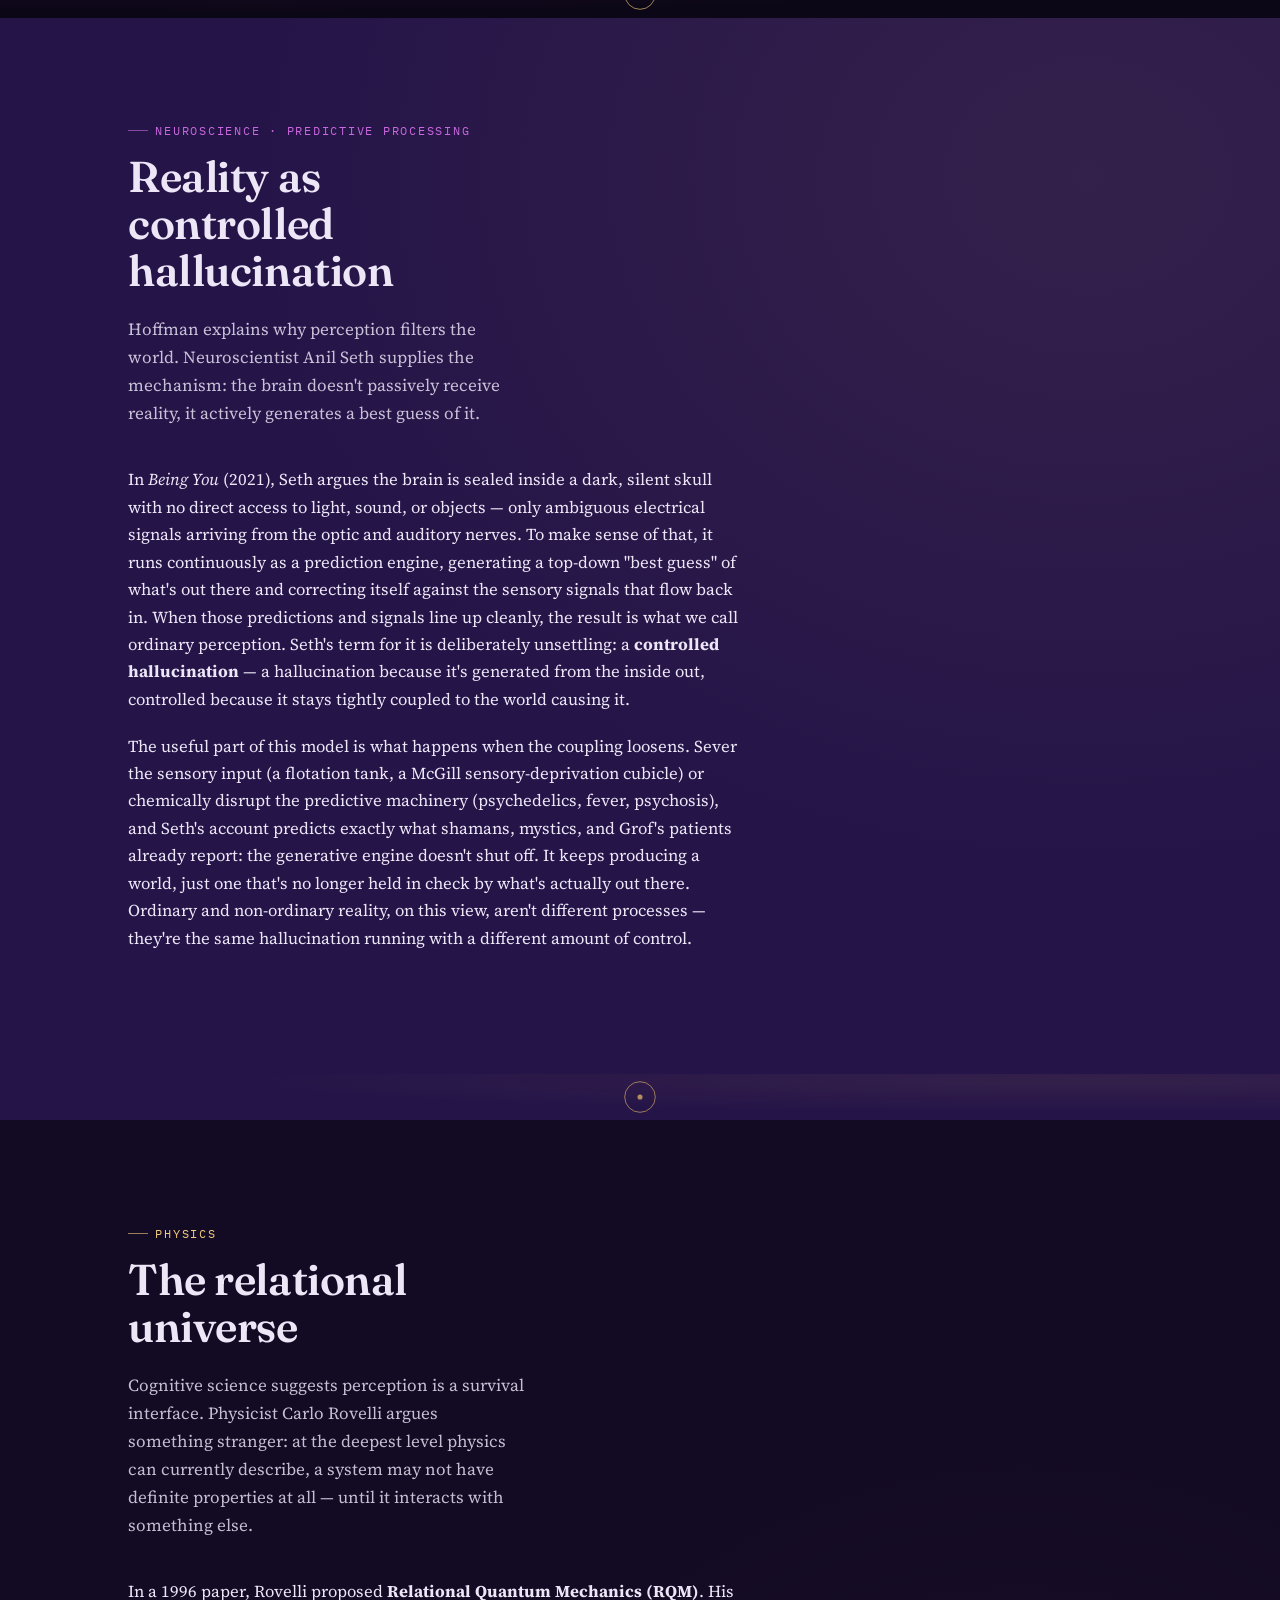
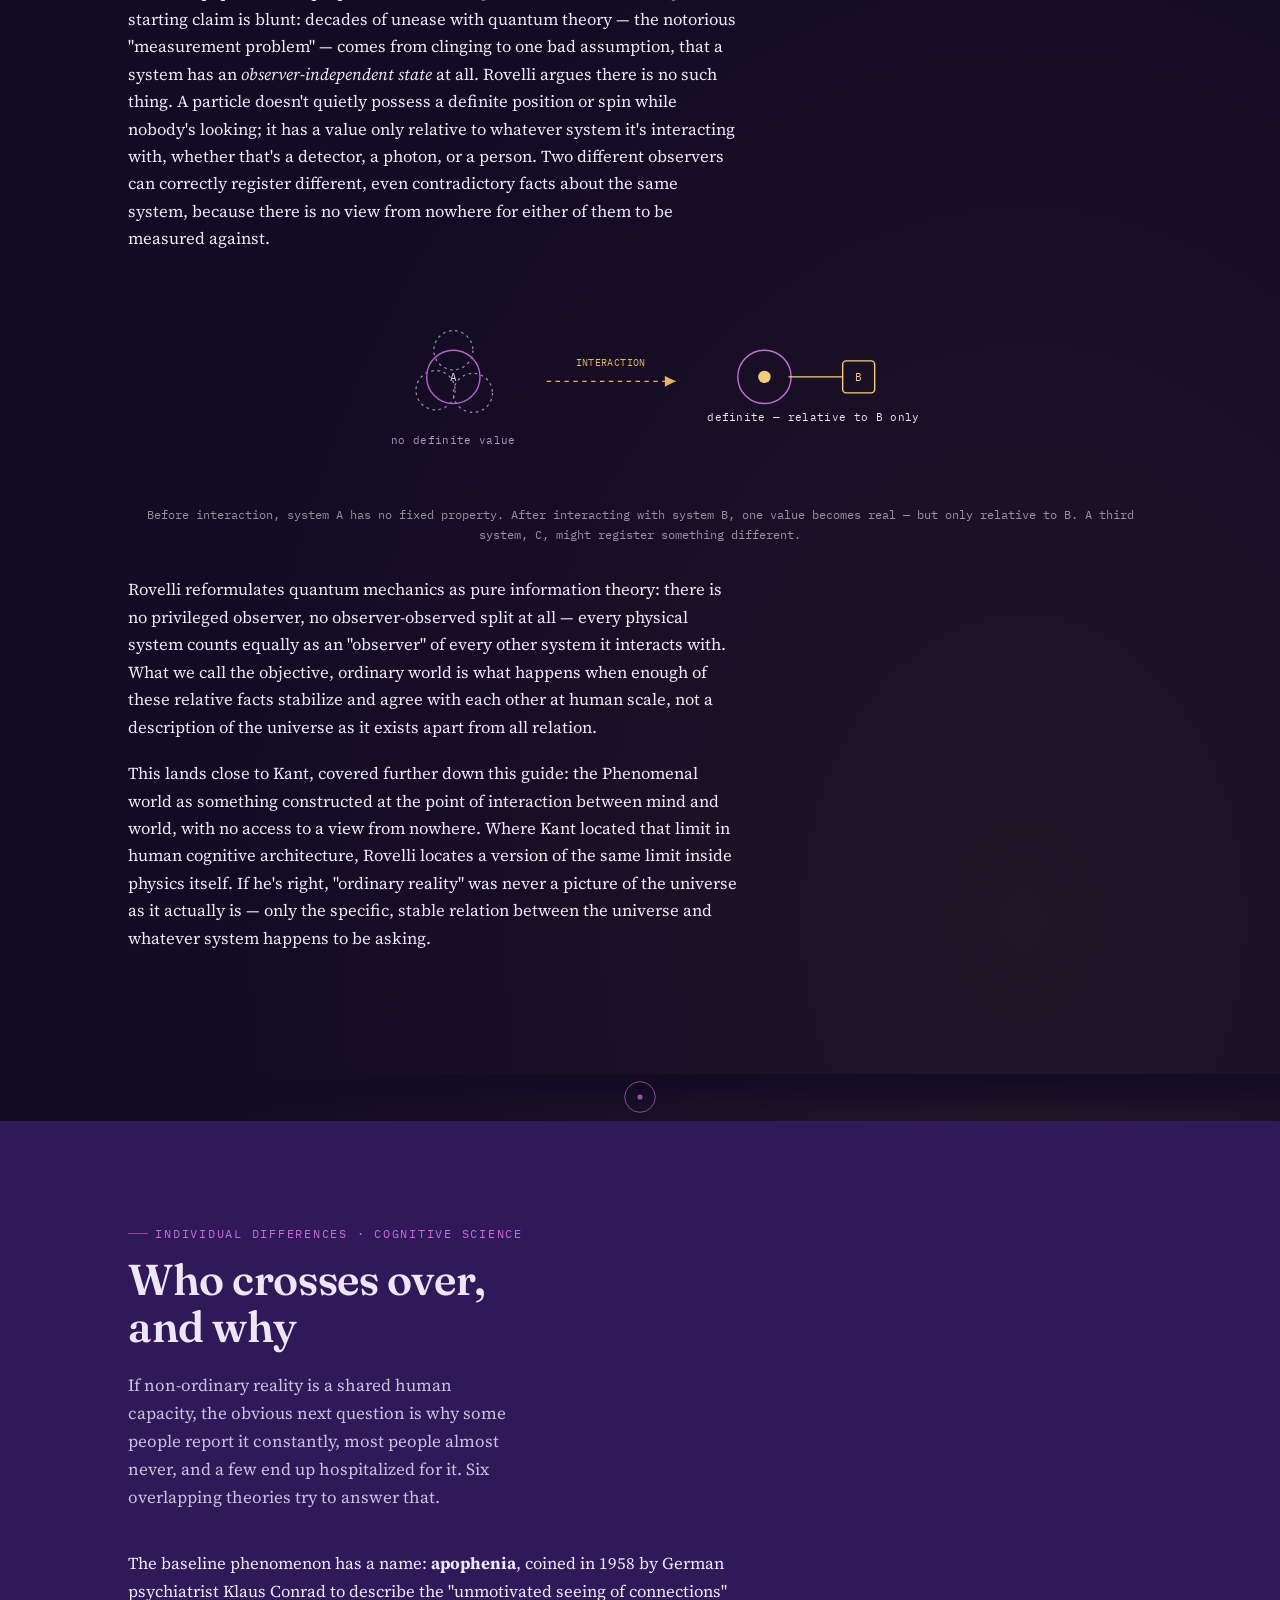
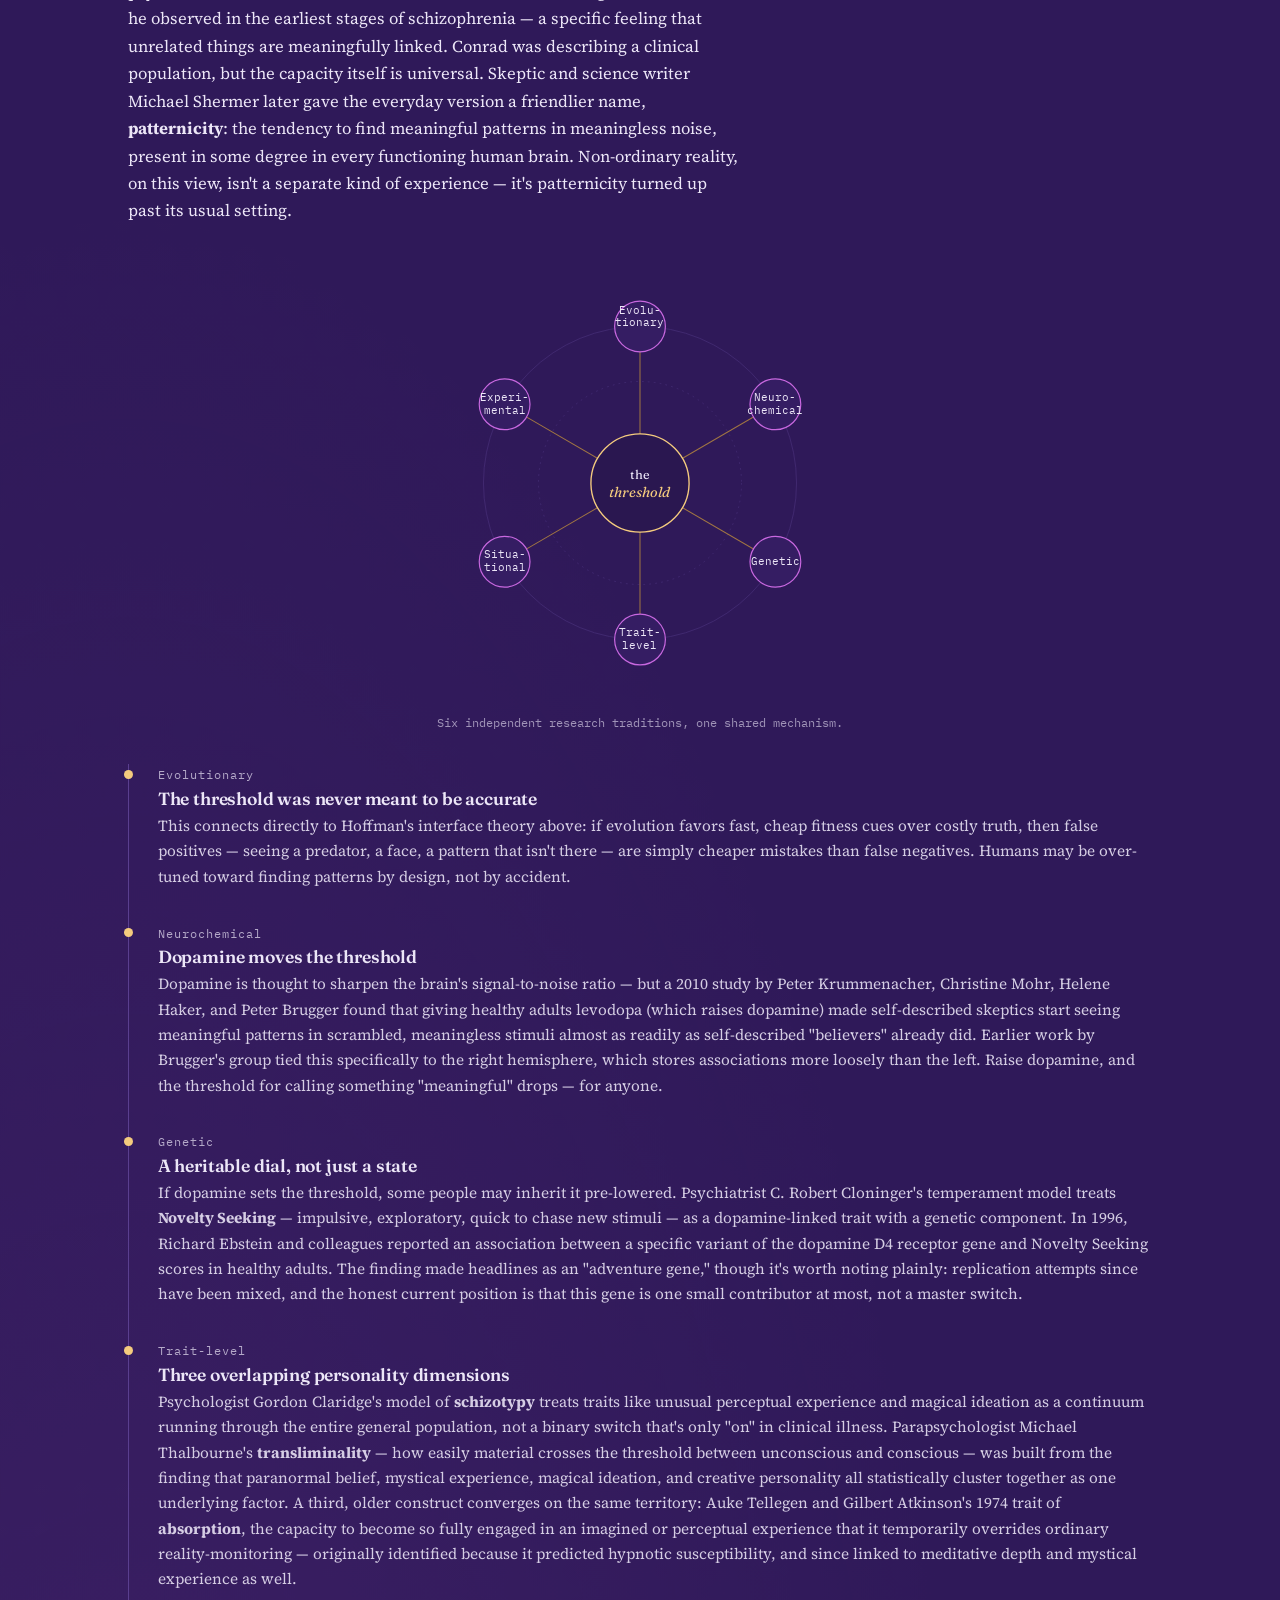
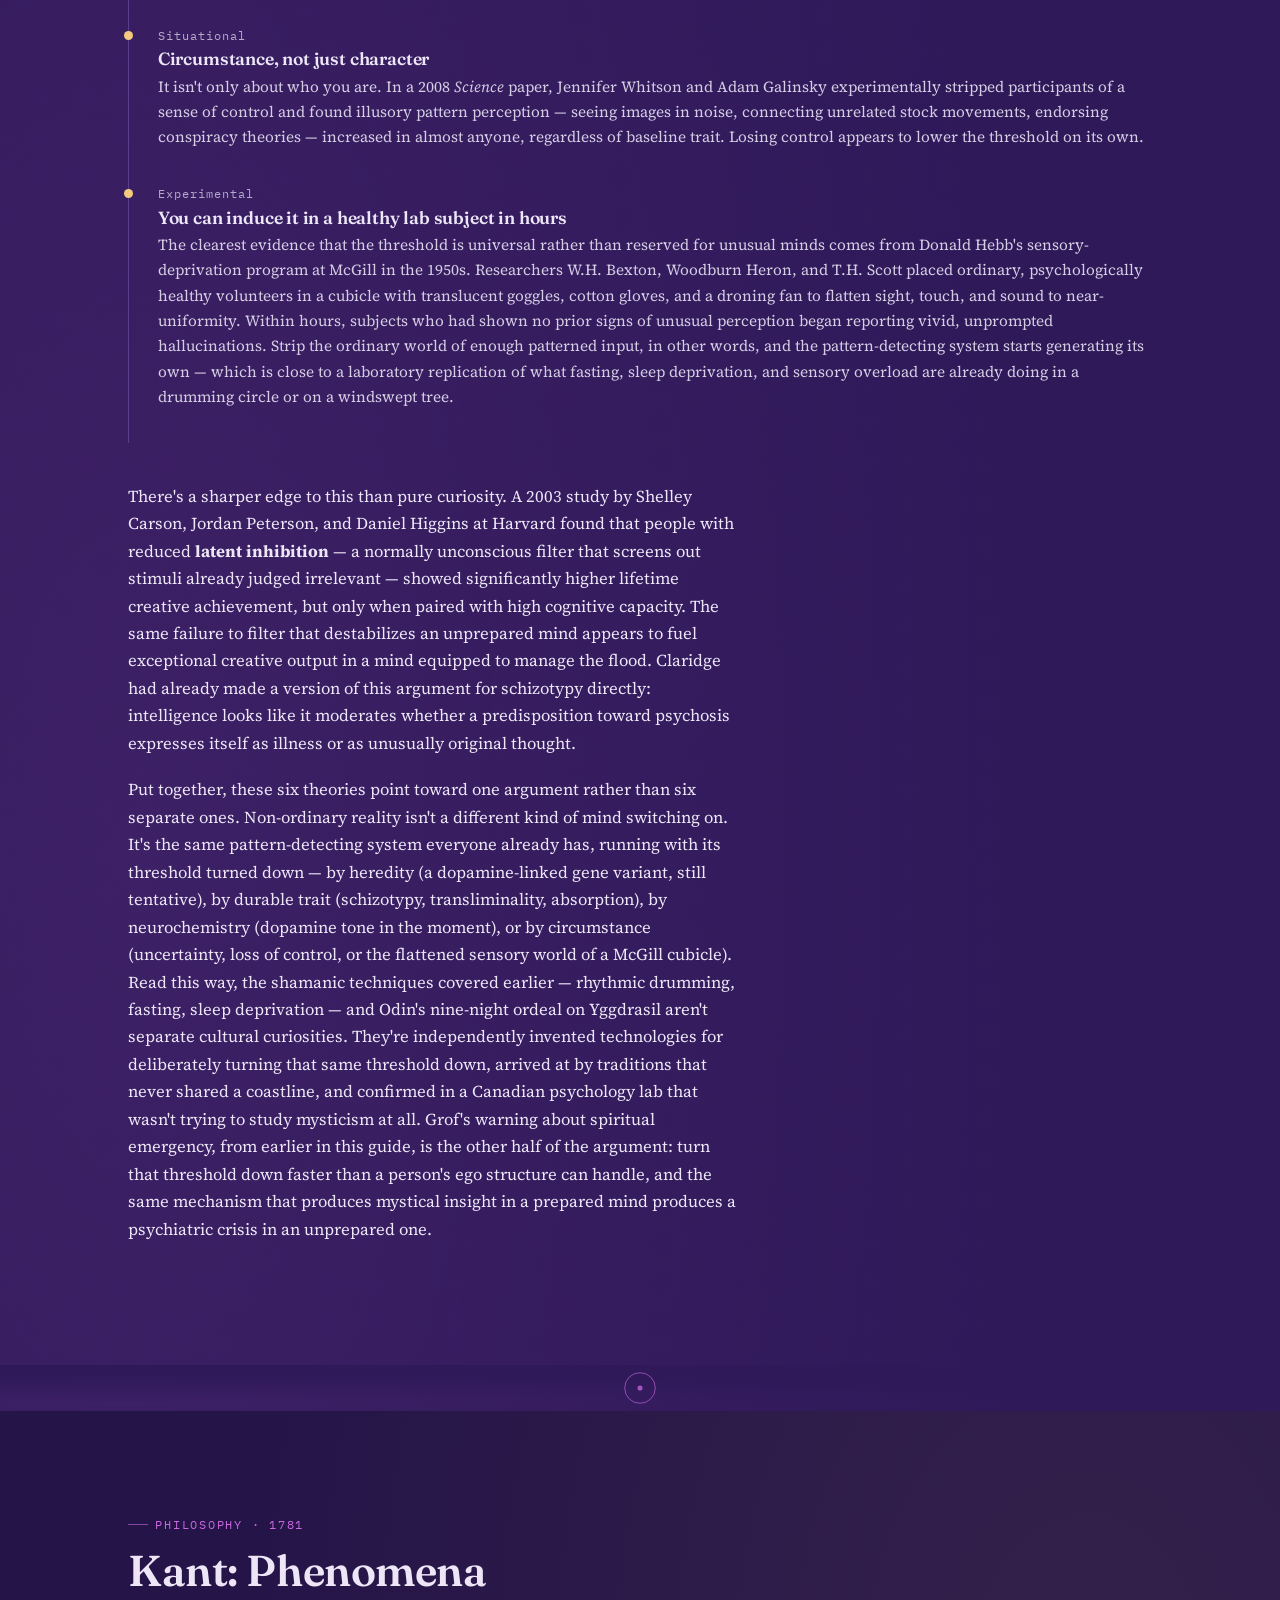
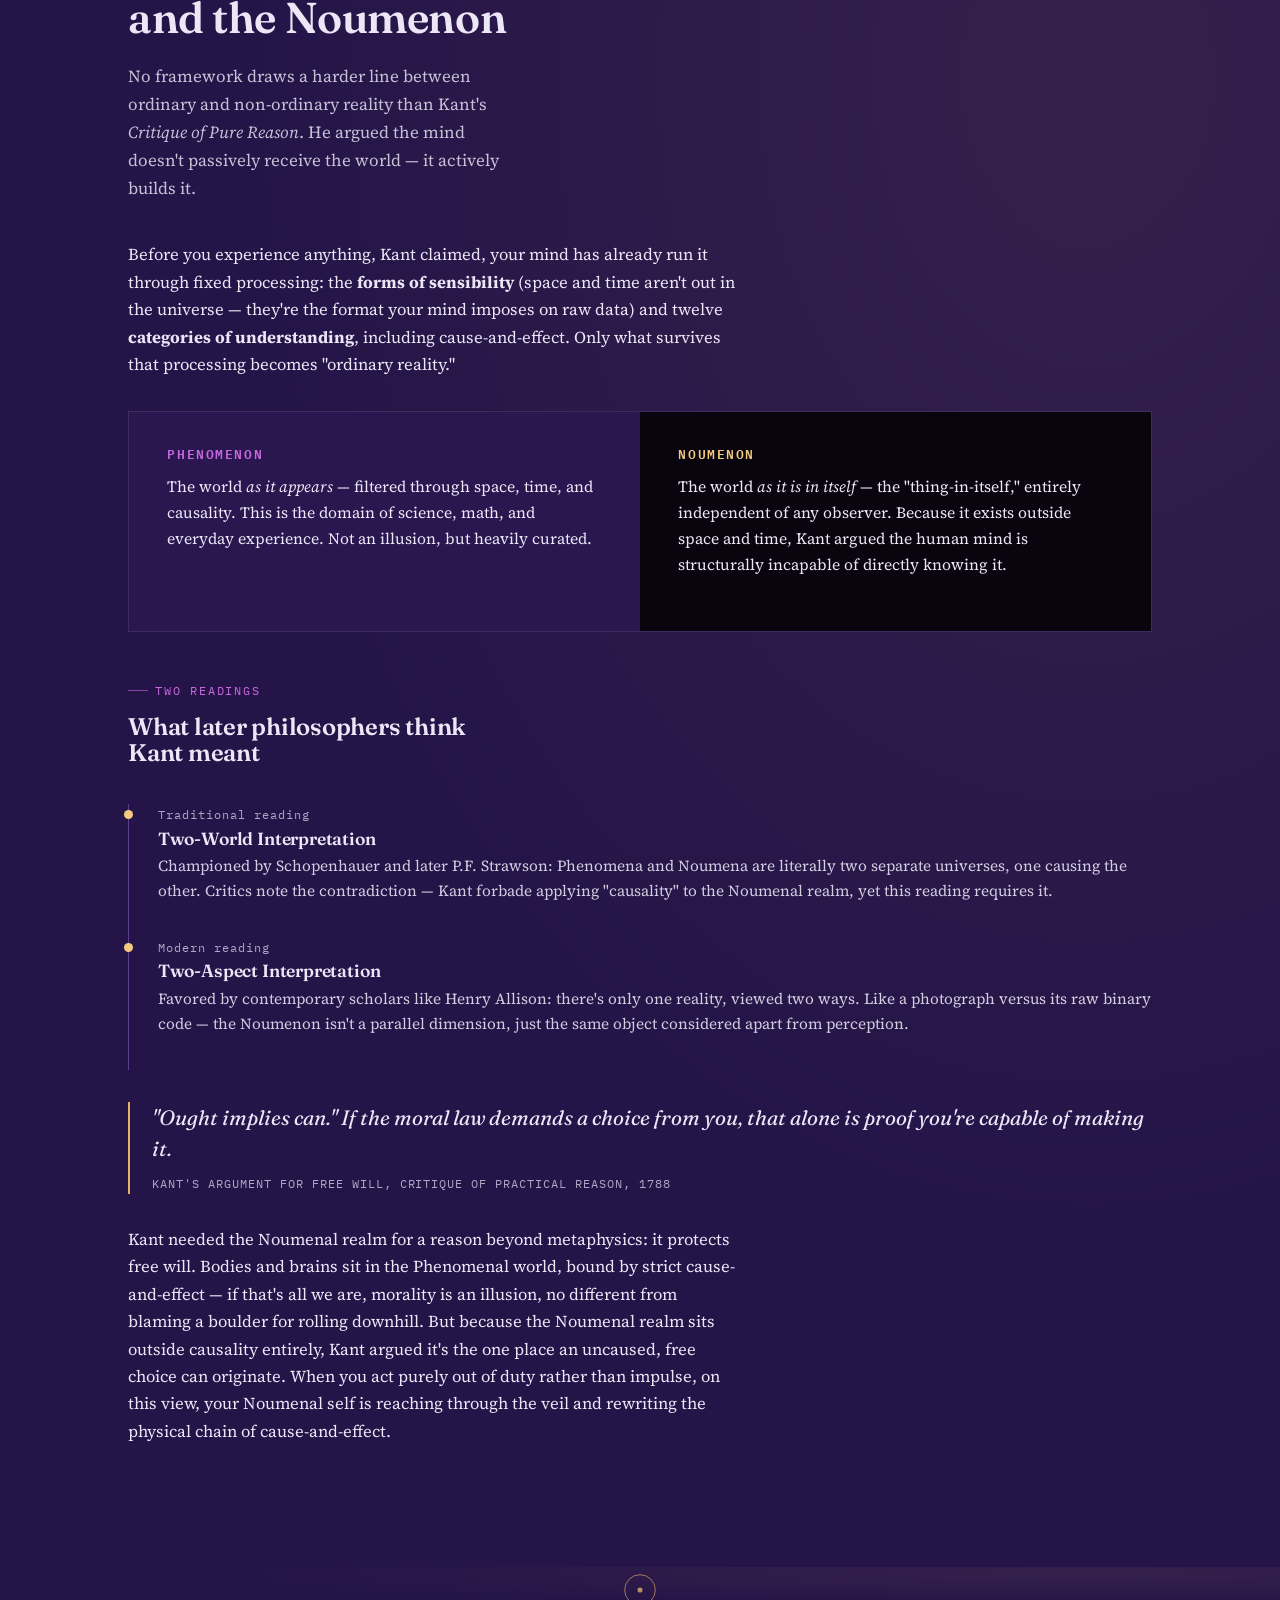
==== commit 30ecdb36: "Add files via upload" ====
--- a/index.html
+++ b/index.html
@@ -24,25 +24,25 @@
 <meta charset="UTF-8">
 <meta name="viewport" content="width=device-width, initial-scale=1.0">
 <title>Non-Ordinary Realities — A Field Guide to the Other Side of Perception</title>
-<meta name="description" content="Non-Ordinary Realities: a sourced field guide to consciousness beyond the ordinary. Explore Castaneda's Nagual, shamanic journeying, Grof's holotropic states, the entropic brain, the cognitive science of who crosses over, Hoffman's interface theory, Kant's Noumenon, Schopenhauer's Will, Yggdrasil, and Western esoteric traditions.">
+<meta name="description" content="Non-Ordinary Realities: a sourced field guide to consciousness beyond the ordinary — William James, shamanic journeying, Grof's holotropic states, Anil Seth's controlled hallucination, Rovelli's relational quantum mechanics, DMT entity encounters, near-death experience, Kant's Noumenon, Yggdrasil, and Western esoteric traditions.">
 <meta name="robots" content="index, follow">
 <link rel="canonical" href="https://sauerninja.github.io/Non-Ordinary-Realities/">
 
 <!-- Open Graph -->
 <meta property="og:type" content="article">
 <meta property="og:title" content="Non-Ordinary Realities — A Field Guide to the Other Side of Perception">
-<meta property="og:description" content="Non-Ordinary Realities: a sourced field guide to consciousness beyond the ordinary. Explore Castaneda's Nagual, shamanic journeying, Grof's holotropic states, the entropic brain, the cognitive science of who crosses over, Hoffman's interface theory, Kant's Noumenon, Schopenhauer's Will, Yggdrasil, and Western esoteric traditions.">
+<meta property="og:description" content="Non-Ordinary Realities: a sourced field guide to consciousness beyond the ordinary — William James, shamanic journeying, Grof's holotropic states, Anil Seth's controlled hallucination, Rovelli's relational quantum mechanics, DMT entity encounters, near-death experience, Kant's Noumenon, Yggdrasil, and Western esoteric traditions.">
 <meta property="og:url" content="https://sauerninja.github.io/Non-Ordinary-Realities/">
 <meta property="og:site_name" content="Non-Ordinary Realities">
 <meta property="og:image" content="https://sauerninja.github.io/Non-Ordinary-Realities/assets/og-image.jpg">
 <meta property="og:image:width" content="1200">
 <meta property="og:image:height" content="630">
-<meta property="og:image:alt" content="A recolored 19th-century etching of Yggdrasil, the Norse world tree, in the site's cosmic purple palette">
+<meta property="og:image:alt" content="A recolored psychedelic entity illustration in the site's cosmic purple, gold, and magenta palette">
 
 <!-- Twitter -->
 <meta name="twitter:card" content="summary_large_image">
 <meta name="twitter:title" content="Non-Ordinary Realities — A Field Guide to the Other Side of Perception">
-<meta name="twitter:description" content="Non-Ordinary Realities: a sourced field guide to consciousness beyond the ordinary. Explore Castaneda's Nagual, shamanic journeying, Grof's holotropic states, the entropic brain, the cognitive science of who crosses over, Hoffman's interface theory, Kant's Noumenon, Schopenhauer's Will, Yggdrasil, and Western esoteric traditions.">
+<meta name="twitter:description" content="Non-Ordinary Realities: a sourced field guide to consciousness beyond the ordinary — William James, shamanic journeying, Grof's holotropic states, Anil Seth's controlled hallucination, Rovelli's relational quantum mechanics, DMT entity encounters, near-death experience, Kant's Noumenon, Yggdrasil, and Western esoteric traditions.">
 <meta name="twitter:image" content="https://sauerninja.github.io/Non-Ordinary-Realities/assets/og-image.jpg">
 
 <!-- Favicons -->
@@ -66,7 +66,7 @@
   "@context": "https://schema.org",
   "@type": "Article",
   "headline": "Non-Ordinary Realities — A Field Guide to the Other Side of Perception",
-  "description": "Non-Ordinary Realities: a sourced field guide to consciousness beyond the ordinary. Explore Castaneda's Nagual, shamanic journeying, Grof's holotropic states, the entropic brain, the cognitive science of who crosses over, Hoffman's interface theory, Kant's Noumenon, Schopenhauer's Will, Yggdrasil, and Western esoteric traditions.",
+  "description": "Non-Ordinary Realities: a sourced field guide to consciousness beyond the ordinary — William James, shamanic journeying, Grof's holotropic states, Anil Seth's controlled hallucination, Rovelli's relational quantum mechanics, DMT entity encounters, near-death experience, Kant's Noumenon, Yggdrasil, and Western esoteric traditions.",
   "url": "https://sauerninja.github.io/Non-Ordinary-Realities/",
   "mainEntityOfPage": "https://sauerninja.github.io/Non-Ordinary-Realities/",
   "image": "https://sauerninja.github.io/Non-Ordinary-Realities/assets/og-image.jpg",
@@ -123,6 +123,14 @@
     },
     {
       "@type": "Question",
+      "name": "What is Relational Quantum Mechanics?",
+      "acceptedAnswer": {
+        "@type": "Answer",
+        "text": "Relational Quantum Mechanics is a 1996 interpretation of quantum theory proposed by physicist Carlo Rovelli. It argues that physical systems do not have definite properties independent of observation — a particle's position, spin, or other properties only become definite relative to whatever system it interacts with. There is no observer-independent state of reality, only a network of relative facts between systems."
+      }
+    },
+    {
+      "@type": "Question",
       "name": "What is Yggdrasil and how does it relate to non-ordinary reality?",
       "acceptedAnswer": {
         "@type": "Answer",
@@ -135,6 +143,38 @@
       "acceptedAnswer": {
         "@type": "Answer",
         "text": "Researchers point to several overlapping factors rather than one cause: an evolutionary bias toward false-positive pattern detection, a heritable dopamine-linked \"Novelty Seeking\" trait (though the specific gene findings have mixed replication), dopamine tone in the moment (raising it experimentally lowers the threshold for seeing meaningful patterns in noise), stable personality traits like schizotypy, transliminality, and absorption that exist on a continuum in the general population, and situational factors like loss of control or sensory deprivation, both of which experimentally increase pattern perception and hallucination in ordinary, healthy people within hours. The same reduced filtering linked to psychosis risk is also linked to higher creative achievement in people with strong cognitive control."
+      }
+    },
+    {
+      "@type": "Question",
+      "name": "What did William James mean by the 'filmiest of screens'?",
+      "acceptedAnswer": {
+        "@type": "Answer",
+        "text": "In The Varieties of Religious Experience (1902), philosopher and psychologist William James argued that ordinary waking consciousness is only one special type of consciousness, and that entirely different forms of consciousness lie all around it, separated by what he called 'the filmiest of screens.' He believed the right stimulus, chemical or otherwise, could tear that screen and reveal them."
+      }
+    },
+    {
+      "@type": "Question",
+      "name": "What does 'reality as controlled hallucination' mean?",
+      "acceptedAnswer": {
+        "@type": "Answer",
+        "text": "It's neuroscientist Anil Seth's term, from his 2021 book Being You. Because the brain has no direct access to the outside world, only ambiguous sensory signals, it constantly generates a predictive best-guess model of reality. When that prediction stays tightly coupled to incoming sensory data, we call it ordinary perception. Seth argues it never stops being a generated model — it's simply controlled by the world when the coupling holds, and uncontrolled when it doesn't."
+      }
+    },
+    {
+      "@type": "Question",
+      "name": "Why do people report encountering entities during non-ordinary states?",
+      "acceptedAnswer": {
+        "@type": "Answer",
+        "text": "Encountering autonomous, intelligent entities is reported across shamanic journeying, DMT research, and near-death experiences alike. Roughly half of Rick Strassman's clinical DMT volunteers reported such encounters. Explanations differ by field: shamanism treats them as objective spirits, Jungian psychology treats them as archetypes of the collective unconscious given a vivid, separate voice, and some neuroscientists attribute them to right-hemisphere activity generating a localized sense of otherness. The debate remains unresolved."
+      }
+    },
+    {
+      "@type": "Question",
+      "name": "Do near-death experiences prove consciousness survives the brain?",
+      "acceptedAnswer": {
+        "@type": "Answer",
+        "text": "No single study proves that. But research has documented a genuine puzzle: Sam Parnia's 2014 AWARE study and Bruce Greyson's work using the Greyson NDE Scale have both recorded lucid, detailed experiences reported by patients during cardiac arrest, a state in which measurable brain activity is severely disrupted or absent. This doesn't establish survival of consciousness, but it does complicate the assumption that a stopped heart guarantees no experience is occurring."
       }
     },
     {
@@ -159,9 +199,14 @@
   <a href="#top" class="topnav-brand">NOR</a>
   <div class="topnav-links">
     <a href="#origins">Origins</a>
+    <a href="#james">James</a>
+    <a href="#seth">Seth</a>
+    <a href="#quantum">Quantum</a>
     <a href="#threshold">Threshold</a>
     <a href="#kant">Kant</a>
     <a href="#esoteric">Esoteric</a>
+    <a href="#entities">Entities</a>
+    <a href="#nde">NDE</a>
     <a href="#yggdrasil">Yggdrasil</a>
     <a href="#digital">Digital</a>
     <a href="#sources">Sources</a>
@@ -175,11 +220,19 @@
       <path class="veil-path two" d="M0,520 C240,600 460,440 700,500 C920,555 1040,440 1200,500 L1200,800 L0,800 Z" fill="#e3b465" opacity="0.12"/>
     </svg>
   </div>
-  <div class="container">
-    <p class="hero-kicker">A field guide to the other side of perception</p>
-    <h1>Non-Ordinary <em>Realities</em></h1>
-    <p class="hero-sub">Every waking hour, your mind edits an infinite universe down into something you can survive. This is a sourced tour of what philosophers, shamans, psychiatrists, and physicists say lies on the other side of that edit — from the Nagual to the Noumenon.</p>
-    <span class="hero-scroll">↓ Twelve sections, one long descent</span>
+  <div class="container hero-grid">
+    <div class="hero-text">
+      <p class="hero-kicker">A field guide to the other side of perception</p>
+      <h1>Non-Ordinary <em>Realities</em></h1>
+      <p class="hero-sub">Every waking hour, your mind edits an infinite universe down into something you can survive. This is a sourced tour of what philosophers, shamans, psychiatrists, and physicists say lies on the other side of that edit — from the Nagual to the Noumenon.</p>
+      <span class="hero-scroll">↓ Nineteen sections, one long descent</span>
+    </div>
+    <div class="hero-art" aria-hidden="true">
+      <picture>
+        <source srcset="assets/jester.webp" type="image/webp">
+        <img src="assets/jester.jpg" alt="" loading="eager" width="800" height="1333">
+      </picture>
+    </div>
   </div>
 </header>
 
@@ -212,6 +265,50 @@
         <p>Since Kant, philosophers have argued that everyday experience is itself a construction — which raises the question of what, if anything, sits underneath it.</p>
       </div>
     </div>
+
+    <figure style="margin:2.6rem 0 0.4rem;">
+      <svg viewBox="0 0 900 190" role="img" aria-labelledby="spectrum-title" style="width:100%; height:auto; display:block;">
+        <title id="spectrum-title">A gradient from ordinary to non-ordinary reality: waking consciousness, flow states, hypnagogia, deep trance or breathwork, psychedelic states, then near-death experience or ego death.</title>
+        <defs>
+          <linearGradient id="spectrum-grad" x1="0%" y1="0%" x2="100%" y2="0%">
+            <stop offset="0%" stop-color="#5a3f8f"/>
+            <stop offset="50%" stop-color="#c968e0"/>
+            <stop offset="100%" stop-color="#f4cb7e"/>
+          </linearGradient>
+        </defs>
+        <line x1="40" y1="90" x2="860" y2="90" stroke="url(#spectrum-grad)" stroke-width="3"/>
+        <g font-family="IBM Plex Mono, monospace" font-size="11.5" text-anchor="middle">
+          <!-- 6 stops -->
+          <g>
+            <circle cx="40" cy="90" r="7" fill="#5a3f8f"/>
+            <text x="40" y="65" fill="#5b5343">Waking</text>
+          </g>
+          <g>
+            <circle cx="204" cy="90" r="7" fill="#8558a8"/>
+            <text x="204" y="120" fill="#5b5343">Flow</text>
+          </g>
+          <g>
+            <circle cx="368" cy="90" r="7" fill="#a962c0"/>
+            <text x="368" y="65" fill="#5b5343">Hypnagogia</text>
+          </g>
+          <g>
+            <circle cx="532" cy="90" r="7" fill="#c968e0"/>
+            <text x="532" y="120" fill="#5b5343">Deep trance /</text>
+            <text x="532" y="134" fill="#5b5343">breathwork</text>
+          </g>
+          <g>
+            <circle cx="696" cy="90" r="7" fill="#df9db0"/>
+            <text x="696" y="65" fill="#5b5343">Psychedelic</text>
+          </g>
+          <g>
+            <circle cx="860" cy="90" r="7" fill="#f4cb7e"/>
+            <text x="860" y="120" fill="#5b5343">NDE /</text>
+            <text x="860" y="134" fill="#5b5343">ego death</text>
+          </g>
+        </g>
+      </svg>
+      <figcaption style="text-align:center; font-family:var(--f-mono); font-size:0.74rem; opacity:0.65; margin-top:1.4rem;">A rough gradient, not a ladder — most people cross the first two or three markers daily without ever noticing.</figcaption>
+    </figure>
   </div>
 </section>
 
@@ -282,6 +379,32 @@
 </div>
 
 <!-- ============================================================
+     SECTION: William James — the filmy screen
+     ============================================================ -->
+<section class="reg-ink" id="james">
+  <div class="container">
+    <div class="sec-head">
+      <p class="eyebrow">Psychology · 1902</p>
+      <h2>William James and the filmy screen</h2>
+      <p class="sec-dek">Decades before anyone could image the Default Mode Network, an American philosopher-psychologist made the first serious academic case that altered consciousness deserved to be studied, not dismissed.</p>
+    </div>
+    <div class="grid grid-2 prose">
+      <div>
+        <p>In his 1902 <em>The Varieties of Religious Experience</em>, James experimented on himself with nitrous oxide to see what it did to the structure of his own mind. He came away with a claim that still anchors the field: ordinary waking consciousness is "but one special type of consciousness," and all around it, "parted from it by the filmiest of screens, there lie potential forms of consciousness entirely different." Most people go their whole lives without suspecting they're there — until the right stimulus, chemical or otherwise, tears the screen.</p>
+      </div>
+      <div>
+        <p>James also gave the field its working definition of a mystical state, breaking it into four marks. Two are essential: <strong>ineffability</strong> (it defies being put into words) and <strong>noetic quality</strong> (it feels like direct knowledge, not just feeling). Two are common but not required: <strong>transiency</strong> (it doesn't last) and <strong>passivity</strong> (the sense of being grasped by something, rather than choosing it).</p>
+        <p>Crucially, James didn't think the cause of a mystical state — years of meditation, sudden trauma, or a lungful of gas — had any bearing on whether it counted as genuine. He called this the principle of causal indifference, and it's the quiet assumption underneath almost every section of this guide: what matters is the structure of the experience, not the door it came through.</p>
+      </div>
+    </div>
+  </div>
+</section>
+
+<div class="veil-divider reg-ink" aria-hidden="true">
+  <svg viewBox="0 0 40 40"><circle cx="20" cy="20" r="18" fill="none" stroke="#f4cb7e" stroke-width="1"/><circle cx="20" cy="20" r="3" fill="#f4cb7e"/></svg>
+</div>
+
+<!-- ============================================================
      SECTION: Transpersonal psychology — Grof
      ============================================================ -->
 <section class="reg-ink-2" id="transpersonal">
@@ -300,6 +423,9 @@
         <p>He was equally clear about the risk. Entering a non-ordinary state requires a resilient ego boundary to return safely from. When the shift happens too fast — through overwhelming stress, trauma, or unguided psychedelic use — Grof described the result as a <strong>spiritual emergency</strong>: a state that can resemble psychosis as consensual reality slips and unconscious material floods in faster than it can be integrated.</p>
         <p>This is the throughline of the clinical literature on non-ordinary states: the same mechanism that makes them useful for healing is what makes an unsupported descent risky.</p>
       </div>
+    </div>
+    <div class="prose measure" style="margin-top:2rem; opacity:0.9;">
+      <p><strong>Integration</strong> is the less glamorous half of this work: what happens after a person returns. Clinicians in this field generally point to the same handful of practices — grounding routines, talking the experience through with someone who won't pathologize it, and giving the insight time to settle into ordinary life rather than acting on it immediately. They also warn about <strong>spiritual bypassing</strong>: using a holotropic state, or the language of one, to skip past ordinary psychological or practical problems instead of doing the harder work of actually addressing them.</p>
     </div>
   </div>
 </section>
@@ -368,6 +494,88 @@
 </div>
 
 <!-- ============================================================
+     SECTION: Anil Seth — controlled hallucination
+     ============================================================ -->
+<section class="reg-vellum" id="seth">
+  <div class="container">
+    <div class="sec-head">
+      <p class="eyebrow">Neuroscience · Predictive processing</p>
+      <h2>Reality as controlled hallucination</h2>
+      <p class="sec-dek">Hoffman explains why perception filters the world. Neuroscientist Anil Seth supplies the mechanism: the brain doesn't passively receive reality, it actively generates a best guess of it.</p>
+    </div>
+    <div class="prose measure">
+      <p>In <em>Being You</em> (2021), Seth argues the brain is sealed inside a dark, silent skull with no direct access to light, sound, or objects — only ambiguous electrical signals arriving from the optic and auditory nerves. To make sense of that, it runs continuously as a prediction engine, generating a top-down "best guess" of what's out there and correcting itself against the sensory signals that flow back in. When those predictions and signals line up cleanly, the result is what we call ordinary perception. Seth's term for it is deliberately unsettling: a <strong>controlled hallucination</strong> — a hallucination because it's generated from the inside out, controlled because it stays tightly coupled to the world causing it.</p>
+      <p>The useful part of this model is what happens when the coupling loosens. Sever the sensory input (a flotation tank, a McGill sensory-deprivation cubicle) or chemically disrupt the predictive machinery (psychedelics, fever, psychosis), and Seth's account predicts exactly what shamans, mystics, and Grof's patients already report: the generative engine doesn't shut off. It keeps producing a world, just one that's no longer held in check by what's actually out there. Ordinary and non-ordinary reality, on this view, aren't different processes — they're the same hallucination running with a different amount of control.</p>
+    </div>
+  </div>
+</section>
+
+<div class="veil-divider reg-vellum" aria-hidden="true">
+  <svg viewBox="0 0 40 40"><circle cx="20" cy="20" r="18" fill="none" stroke="#e3b465" stroke-width="1"/><circle cx="20" cy="20" r="3" fill="#e3b465"/></svg>
+</div>
+
+<!-- ============================================================
+     SECTION: Quantum mechanics — Rovelli's relational reality
+     ============================================================ -->
+<section class="reg-ink-2" id="quantum">
+  <div class="container">
+    <div class="sec-head">
+      <p class="eyebrow">Physics</p>
+      <h2>The relational universe</h2>
+      <p class="sec-dek">Cognitive science suggests perception is a survival interface. Physicist Carlo Rovelli argues something stranger: at the deepest level physics can currently describe, a system may not have definite properties at all — until it interacts with something else.</p>
+    </div>
+
+    <div class="prose measure">
+      <p>In a 1996 paper, Rovelli proposed <strong>Relational Quantum Mechanics (RQM)</strong>. His starting claim is blunt: decades of unease with quantum theory — the notorious "measurement problem" — comes from clinging to one bad assumption, that a system has an <em>observer-independent state</em> at all. Rovelli argues there is no such thing. A particle doesn't quietly possess a definite position or spin while nobody's looking; it has a value only relative to whatever system it's interacting with, whether that's a detector, a photon, or a person. Two different observers can correctly register different, even contradictory facts about the same system, because there is no view from nowhere for either of them to be measured against.</p>
+    </div>
+
+    <figure style="margin:2.2rem 0 0.6rem;">
+      <svg viewBox="0 0 720 230" role="img" aria-labelledby="rqm-diagram-title" style="width:100%; height:auto; max-width:640px; display:block; margin:0 auto;">
+        <title id="rqm-diagram-title">Diagram: before interaction, a system's property is undefined across several possible values; after interaction with a second system, one value becomes definite, relative to that second system only.</title>
+
+        <!-- left cluster: indefinite property, no interaction yet -->
+        <g opacity="0.9">
+          <circle cx="150" cy="70" r="22" fill="none" stroke="#a996c4" stroke-width="1.4" stroke-dasharray="3 4"/>
+          <circle cx="130" cy="115" r="22" fill="none" stroke="#a996c4" stroke-width="1.4" stroke-dasharray="3 4"/>
+          <circle cx="172" cy="118" r="22" fill="none" stroke="#a996c4" stroke-width="1.4" stroke-dasharray="3 4"/>
+          <circle cx="150" cy="100" r="30" fill="none" stroke="#c968e0" stroke-width="1.6"/>
+          <text x="150" y="105" text-anchor="middle" font-family="IBM Plex Mono, monospace" font-size="12" fill="#ece6f7">A</text>
+        </g>
+        <text x="150" y="175" text-anchor="middle" font-family="IBM Plex Mono, monospace" font-size="12" letter-spacing="0.03em" fill="#a996c4">no definite value</text>
+
+        <!-- arrow -->
+        <g>
+          <line x1="255" y1="105" x2="400" y2="105" stroke="#e3b465" stroke-width="1.4" stroke-dasharray="5 5"/>
+          <polygon points="400,105 388,99 388,111" fill="#e3b465"/>
+        </g>
+        <text x="327" y="88" text-anchor="middle" font-family="IBM Plex Mono, monospace" font-size="11" letter-spacing="0.04em" fill="#e3b465">INTERACTION</text>
+
+        <!-- right cluster: resolved, relative to B -->
+        <g>
+          <circle cx="500" cy="100" r="30" fill="none" stroke="#c968e0" stroke-width="1.6"/>
+          <circle cx="500" cy="100" r="7" fill="#f4cb7e"/>
+          <text x="500" y="105" text-anchor="middle" font-family="IBM Plex Mono, monospace" font-size="12" fill="#0d0818" opacity="0">A</text>
+          <line x1="527" y1="100" x2="588" y2="100" stroke="#f4cb7e" stroke-width="1.6"/>
+          <rect x="588" y="82" width="36" height="36" rx="4" fill="none" stroke="#f4cb7e" stroke-width="1.6"/>
+          <text x="606" y="105" text-anchor="middle" font-family="IBM Plex Mono, monospace" font-size="12" fill="#f4cb7e">B</text>
+        </g>
+        <text x="555" y="150" text-anchor="middle" font-family="IBM Plex Mono, monospace" font-size="12" letter-spacing="0.03em" fill="#ece6f7">definite — relative to B only</text>
+      </svg>
+      <figcaption style="text-align:center; font-family:var(--f-mono); font-size:0.74rem; opacity:0.6; margin-top:0.8rem;">Before interaction, system A has no fixed property. After interacting with system B, one value becomes real — but only relative to B. A third system, C, might register something different.</figcaption>
+    </figure>
+
+    <div class="prose measure" style="margin-top:2rem;">
+      <p>Rovelli reformulates quantum mechanics as pure information theory: there is no privileged observer, no observer-observed split at all — every physical system counts equally as an "observer" of every other system it interacts with. What we call the objective, ordinary world is what happens when enough of these relative facts stabilize and agree with each other at human scale, not a description of the universe as it exists apart from all relation.</p>
+      <p>This lands close to Kant, covered further down this guide: the Phenomenal world as something constructed at the point of interaction between mind and world, with no access to a view from nowhere. Where Kant located that limit in human cognitive architecture, Rovelli locates a version of the same limit inside physics itself. If he's right, "ordinary reality" was never a picture of the universe as it actually is — only the specific, stable relation between the universe and whatever system happens to be asking.</p>
+    </div>
+  </div>
+</section>
+
+<div class="veil-divider reg-ink-2" aria-hidden="true">
+  <svg viewBox="0 0 40 40"><circle cx="20" cy="20" r="18" fill="none" stroke="#c968e0" stroke-width="1"/><circle cx="20" cy="20" r="3" fill="#c968e0"/></svg>
+</div>
+
+<!-- ============================================================
      SECTION: Who crosses over — pattern, threshold, and theories
      of individual difference
      ============================================================ -->
@@ -382,6 +590,51 @@
     <div class="prose measure">
       <p>The baseline phenomenon has a name: <strong>apophenia</strong>, coined in 1958 by German psychiatrist Klaus Conrad to describe the "unmotivated seeing of connections" he observed in the earliest stages of schizophrenia — a specific feeling that unrelated things are meaningfully linked. Conrad was describing a clinical population, but the capacity itself is universal. Skeptic and science writer Michael Shermer later gave the everyday version a friendlier name, <strong>patternicity</strong>: the tendency to find meaningful patterns in meaningless noise, present in some degree in every functioning human brain. Non-ordinary reality, on this view, isn't a separate kind of experience — it's patternicity turned up past its usual setting.</p>
     </div>
+
+    <figure style="margin:2.4rem 0 0.4rem;">
+      <svg viewBox="0 0 520 520" role="img" aria-labelledby="threshold-wheel-title" style="width:100%; height:auto; max-width:440px; display:block; margin:0 auto;">
+        <title id="threshold-wheel-title">Diagram: six theories — evolutionary, neurochemical, genetic, trait-level, situational, and experimental — all converge on one shared mechanism, the perceptual threshold.</title>
+        <g stroke="#5a3f8f" stroke-width="1" opacity="0.5">
+          <circle cx="260" cy="260" r="185" fill="none"/>
+          <circle cx="260" cy="260" r="120" fill="none" stroke-dasharray="2 5"/>
+        </g>
+        <!-- six spokes -->
+        <g stroke="#b6863f" stroke-width="1.2" opacity="0.85">
+          <line x1="260" y1="260" x2="260" y2="75"/>
+          <line x1="260" y1="260" x2="420" y2="167"/>
+          <line x1="260" y1="260" x2="420" y2="353"/>
+          <line x1="260" y1="260" x2="260" y2="445"/>
+          <line x1="260" y1="260" x2="100" y2="353"/>
+          <line x1="260" y1="260" x2="100" y2="167"/>
+        </g>
+        <!-- center: the threshold -->
+        <circle cx="260" cy="260" r="58" fill="#2a1750" stroke="#f4cb7e" stroke-width="1.6"/>
+        <text x="260" y="255" text-anchor="middle" font-family="Fraunces, Georgia, serif" font-size="15" fill="#ece6f7">the</text>
+        <text x="260" y="277" text-anchor="middle" font-family="Fraunces, Georgia, serif" font-style="italic" font-size="17" fill="#f4cb7e">threshold</text>
+
+        <!-- six nodes -->
+        <g font-family="IBM Plex Mono, monospace" font-size="12.5" text-anchor="middle">
+          <circle cx="260" cy="75" r="30" fill="#351d63" stroke="#c968e0" stroke-width="1.4"/>
+          <text x="260" y="60" fill="#ece6f7">Evolu-</text><text x="260" y="75" fill="#ece6f7">tionary</text>
+
+          <circle cx="420" cy="167" r="30" fill="#351d63" stroke="#c968e0" stroke-width="1.4"/>
+          <text x="420" y="163" fill="#ece6f7">Neuro-</text><text x="420" y="178" fill="#ece6f7">chemical</text>
+
+          <circle cx="420" cy="353" r="30" fill="#351d63" stroke="#c968e0" stroke-width="1.4"/>
+          <text x="420" y="357" fill="#ece6f7">Genetic</text>
+
+          <circle cx="260" cy="445" r="30" fill="#351d63" stroke="#c968e0" stroke-width="1.4"/>
+          <text x="260" y="441" fill="#ece6f7">Trait-</text><text x="260" y="456" fill="#ece6f7">level</text>
+
+          <circle cx="100" cy="353" r="30" fill="#351d63" stroke="#c968e0" stroke-width="1.4"/>
+          <text x="100" y="349" fill="#ece6f7">Situa-</text><text x="100" y="364" fill="#ece6f7">tional</text>
+
+          <circle cx="100" cy="167" r="30" fill="#351d63" stroke="#c968e0" stroke-width="1.4"/>
+          <text x="100" y="163" fill="#ece6f7">Experi-</text><text x="100" y="178" fill="#ece6f7">mental</text>
+        </g>
+      </svg>
+      <figcaption style="text-align:center; font-family:var(--f-mono); font-size:0.74rem; opacity:0.6; margin-top:0.6rem;">Six independent research traditions, one shared mechanism.</figcaption>
+    </figure>
 
     <ul class="lineage prose" style="margin-top:2rem;">
       <li>
@@ -566,6 +819,63 @@
 </div>
 
 <!-- ============================================================
+     SECTION: The entity phenomenon
+     ============================================================ -->
+<section class="reg-ink-2" id="entities">
+  <div class="container">
+    <div class="sec-head">
+      <p class="eyebrow">Cross-disciplinary phenomenon</p>
+      <h2>The entity phenomenon</h2>
+      <p class="sec-dek">One feature shows up across nearly every tradition covered so far, however differently they explain it: the sense of encountering someone else in there. Not a feeling or a memory — a distinct, autonomous other.</p>
+    </div>
+    <div class="grid grid-3 prose">
+      <div class="card">
+        <span class="card-tag">Anthropology</span>
+        <h3>The shamanic guide</h3>
+        <p>Treated as an objective, independent spirit of the Lower or Upper World, consulted for specific, actionable information rather than experienced as symbolic.</p>
+      </div>
+      <div class="card">
+        <span class="card-tag">Depth psychology</span>
+        <h3>The autonomous archetype</h3>
+        <p>Jung argued these figures are real but internal — personifications of the collective unconscious vivid enough to address the waking ego as a separate voice.</p>
+      </div>
+      <div class="card">
+        <span class="card-tag">Psychopharmacology</span>
+        <h3>The DMT encounter</h3>
+        <p>Roughly half of Rick Strassman's 60 clinical volunteers reported entering spaces inhabited by intelligent beings — described as clowns, insects, reptiles, and stick figures — regardless of their prior beliefs. Terence McKenna's term for the same reports was "self-transforming machine elves."</p>
+      </div>
+    </div>
+    <p class="prose measure" style="margin-top:2rem;">The clinical and philosophical literature stays split on what to make of this. One camp treats it as the brain's right hemisphere — the side that stores associations more loosely, per the dopamine research covered earlier — projecting its own intelligence outward into a localized, conversable form. The other camp takes the consistency itself as the interesting data point: unrelated people, unrelated cultures, and a synthetic molecule all converging on "populated," not empty, non-ordinary reality.</p>
+  </div>
+</section>
+
+<div class="veil-divider reg-ink-2" aria-hidden="true">
+  <svg viewBox="0 0 40 40"><circle cx="20" cy="20" r="18" fill="none" stroke="#f4cb7e" stroke-width="1"/><circle cx="20" cy="20" r="3" fill="#f4cb7e"/></svg>
+</div>
+
+<!-- ============================================================
+     SECTION: Near-death experience and terminal lucidity
+     ============================================================ -->
+<section class="reg-vellum" id="nde">
+  <div class="container">
+    <div class="sec-head">
+      <p class="eyebrow">Clinical frontier</p>
+      <h2>Near-death experience and terminal lucidity</h2>
+      <p class="sec-dek">The starkest data in this entire field comes from patients whose hearts had already stopped — hyper-lucid, densely detailed experience reported at precisely the moment cortical activity should make experience of any kind impossible.</p>
+    </div>
+    <div class="prose measure">
+      <p>Psychiatrist Bruce Greyson built the standard research instrument here, the <strong>Greyson NDE Scale</strong> (1983), to separate genuine near-death experiences from ordinary confusion after resuscitation. Applying it to 116 cardiac arrest survivors in a 2003 study, he found roughly 15% reported one, with about 10% meeting criteria for a full "core" experience — clear, structured, and often life-altering.</p>
+      <p>The more direct test came from Sam Parnia's <strong>AWARE study</strong> (2014), which placed hidden visual targets high in hospital rooms — objects a patient could only have seen from a vantage point outside their own body — and tracked cardiac arrest survivors afterward for both NDE reports and brain activity. About 9% reported an NDE, and researchers verified at least one case of accurate perception during a period with no measurable heartbeat. A larger 2023 follow-up found roughly 40% of survivors with usable EEG data showed brain activity returning to near-normal patterns before recovery — activity that doesn't, on its own, prove a subjective experience occurred, but does undercut the assumption that a stopped heart means an empty mind.</p>
+      <p>A related, less-studied phenomenon compounds the puzzle: <strong>terminal lucidity</strong>, in which patients with advanced dementia or other severe cognitive decline — sometimes non-verbal for years — regain full clarity and memory in the hours or days before death, with no medical explanation for the reversal. Neither phenomenon proves consciousness survives the body. Both are hard to square with the assumption that it can't.</p>
+    </div>
+  </div>
+</section>
+
+<div class="veil-divider reg-vellum" aria-hidden="true">
+  <svg viewBox="0 0 40 40"><circle cx="20" cy="20" r="18" fill="none" stroke="#b6863f" stroke-width="1"/><circle cx="20" cy="20" r="3" fill="#b6863f"/></svg>
+</div>
+
+<!-- ============================================================
      SECTION: Yggdrasil, the World Tree
      ============================================================ -->
 <section class="reg-ink" id="yggdrasil">
@@ -698,6 +1008,15 @@
           <li>Aldous Huxley — <em>The Doors of Perception</em> (1954)</li>
           <li>Rick Strassman — <em>DMT: The Spirit Molecule</em> (2001)</li>
           <li>Michael Pollan — <em>How to Change Your Mind</em> (2018)</li>
+          <li>Anil Seth — <em>Being You: A New Science of Consciousness</em> (2021)</li>
+          <li>Terence McKenna — <em>True Hallucinations</em> (1993)</li>
+          <li>C.G. Jung — <em>The Archetypes and the Collective Unconscious</em> (1959)</li>
+        </ul>
+        <h3 style="font-size:1.05rem;">Clinical & entity research</h3>
+        <ul>
+          <li>Bruce Greyson — "The Near-Death Experience Scale," <em>Journal of Nervous and Mental Disease</em> (1983)</li>
+          <li>Bruce Greyson — "Incidence and Correlates of Near-Death Experiences in a Cardiac Care Unit," <em>General Hospital Psychiatry</em> (2003)</li>
+          <li>Sam Parnia et al. — "AWARE—AWAreness during REsuscitation," <em>Resuscitation</em> (2014)</li>
         </ul>
       </div>
       <div>
@@ -710,6 +1029,10 @@
           <li>Henri Bergson — <em>Matter and Memory</em> (1896)</li>
           <li>P.D. Ouspensky — <em>In Search of the Miraculous</em> (1949)</li>
           <li>Emanuel Swedenborg — <em>Heaven and its Wonders and Hell</em> (1758)</li>
+        </ul>
+        <h3 style="font-size:1.05rem;">Physics</h3>
+        <ul>
+          <li>Carlo Rovelli — "Relational Quantum Mechanics," <em>International Journal of Theoretical Physics</em> (1996)</li>
         </ul>
       </div>
       <div>
@@ -777,6 +1100,10 @@
         <div class="d-body"><p>Cognitive scientist Donald Hoffman uses evolutionary game theory to argue that perceiving objective reality accurately would be an evolutionary disadvantage. Organisms tuned only to "fitness" cues consistently outcompete organisms tuned to truth, suggesting ordinary perception is a simplified interface rather than a direct window onto the structure of the universe.</p></div>
       </details>
       <details>
+        <summary>What is Relational Quantum Mechanics?</summary>
+        <div class="d-body"><p>Relational Quantum Mechanics is a 1996 interpretation of quantum theory proposed by physicist Carlo Rovelli. It argues that physical systems do not have definite properties independent of observation — a particle's position, spin, or other properties only become definite relative to whatever system it interacts with. There is no observer-independent state of reality, only a network of relative facts between systems.</p></div>
+      </details>
+      <details>
         <summary>What is Yggdrasil and how does it relate to non-ordinary reality?</summary>
         <div class="d-body"><p>Yggdrasil is the world tree of Norse mythology, described in the Poetic Edda and Snorri Sturluson's Prose Edda. Its branches and three roots physically connect the nine worlds, including the realms of gods, giants, and the dead. Historians of religion classify it as an axis mundi — a world axis structurally identical to the shamanic Lower, Middle, and Upper Worlds — and read Odin's nine-night ordeal hanging on the tree in <em>Hávamál</em> as a description of a shamanic initiatory journey into non-ordinary reality.</p></div>
       </details>
@@ -785,6 +1112,22 @@
         <div class="d-body"><p>Researchers point to several overlapping factors rather than one cause: an evolutionary bias toward false-positive pattern detection, a heritable dopamine-linked "Novelty Seeking" trait (though the specific gene findings have mixed replication), dopamine tone in the moment (raising it experimentally lowers the threshold for seeing meaningful patterns in noise), stable personality traits like schizotypy, transliminality, and absorption that exist on a continuum in the general population, and situational factors like loss of control or sensory deprivation, both of which experimentally increase pattern perception and hallucination in ordinary, healthy people within hours. The same reduced filtering linked to psychosis risk is also linked to higher creative achievement in people with strong cognitive control.</p></div>
       </details>
       <details>
+        <summary>What did William James mean by the "filmiest of screens"?</summary>
+        <div class="d-body"><p>In <em>The Varieties of Religious Experience</em> (1902), philosopher and psychologist William James argued that ordinary waking consciousness is only one special type of consciousness, and that entirely different forms of consciousness lie all around it, separated by what he called "the filmiest of screens." He believed the right stimulus, chemical or otherwise, could tear that screen and reveal them.</p></div>
+      </details>
+      <details>
+        <summary>What does "reality as controlled hallucination" mean?</summary>
+        <div class="d-body"><p>It's neuroscientist Anil Seth's term, from his 2021 book <em>Being You</em>. Because the brain has no direct access to the outside world, only ambiguous sensory signals, it constantly generates a predictive best-guess model of reality. When that prediction stays tightly coupled to incoming sensory data, we call it ordinary perception. Seth argues it never stops being a generated model — it's simply controlled by the world when the coupling holds, and uncontrolled when it doesn't.</p></div>
+      </details>
+      <details>
+        <summary>Why do people report encountering entities during non-ordinary states?</summary>
+        <div class="d-body"><p>Encountering autonomous, intelligent entities is reported across shamanic journeying, DMT research, and near-death experiences alike. Roughly half of Rick Strassman's clinical DMT volunteers reported such encounters. Explanations differ by field: shamanism treats them as objective spirits, Jungian psychology treats them as archetypes of the collective unconscious given a vivid, separate voice, and some neuroscientists attribute them to right-hemisphere activity generating a localized sense of otherness. The debate remains unresolved.</p></div>
+      </details>
+      <details>
+        <summary>Do near-death experiences prove consciousness survives the brain?</summary>
+        <div class="d-body"><p>No single study proves that. But research has documented a genuine puzzle: Sam Parnia's 2014 AWARE study and Bruce Greyson's work using the Greyson NDE Scale have both recorded lucid, detailed experiences reported by patients during cardiac arrest, a state in which measurable brain activity is severely disrupted or absent. This doesn't establish survival of consciousness, but it does complicate the assumption that a stopped heart guarantees no experience is occurring.</p></div>
+      </details>
+      <details>
         <summary>Is this site promoting or instructing drug use?</summary>
         <div class="d-body"><p>No. This is an educational resource surveying how different academic and esoteric traditions have theorized altered and non-ordinary states. It does not provide dosing, sourcing, or how-to guidance for any substance.</p></div>
       </details>
@@ -799,14 +1142,15 @@
     <div class="footer-grid">
       <div>
         <p style="font-family:var(--f-display); font-size:1.2rem; color:var(--ink-text); margin-bottom:0.4em;">Non-Ordinary Realities</p>
-        <p style="margin:0; font-size:0.85rem;">A sourced field guide. Open source, MIT licensed.</p>
+        <p style="margin:0; font-size:0.85rem;">A sourced field guide. Code MIT licensed; see image credits below.</p>
       </div>
       <div>
         <p style="font-family:var(--f-mono); font-size:0.72rem; letter-spacing:0.08em; text-transform:uppercase; opacity:0.7; margin-bottom:0.6em;">Jump to</p>
-        <p style="margin:0;"><a href="#origins">Origins</a> · <a href="#threshold">Threshold</a> · <a href="#kant">Kant</a> · <a href="#esoteric">Esoteric</a> · <a href="#yggdrasil">Yggdrasil</a> · <a href="#digital">Digital</a> · <a href="#sources">Sources</a> · <a href="#faq">FAQ</a></p>
+        <p style="margin:0;"><a href="#origins">Origins</a> · <a href="#james">James</a> · <a href="#seth">Seth</a> · <a href="#quantum">Quantum</a> · <a href="#threshold">Threshold</a> · <a href="#kant">Kant</a> · <a href="#esoteric">Esoteric</a> · <a href="#entities">Entities</a> · <a href="#nde">NDE</a> · <a href="#yggdrasil">Yggdrasil</a> · <a href="#digital">Digital</a> · <a href="#sources">Sources</a> · <a href="#faq">FAQ</a></p>
       </div>
     </div>
     <p class="footer-note">This site is an educational overview of academic, anthropological, and philosophical frameworks. It is not medical, psychiatric, or clinical advice, and does not endorse any specific practice or substance.</p>
+    <p class="footer-note" style="margin-top:0.9rem;">Hero and favicon artwork adapted from <a href="https://commons.wikimedia.org/wiki/File:DMT_Jester.jpg" target="_blank" rel="noopener">"Machine Elf / DMT Jester"</a> by Pavel Souviron, used and recolored under <a href="https://creativecommons.org/licenses/by-sa/4.0/" target="_blank" rel="noopener">CC BY-SA 4.0</a>. This derivative is licensed under the same terms; it is not covered by this repository's MIT license.</p>
   </div>
 </footer>
 
--- a/css/style.css
+++ b/css/style.css
@@ -172,6 +172,39 @@
     rgba(10,6,20,0.55);
 }
 .hero .container{ position:relative; z-index:2; }
+
+.hero-grid{
+  display:grid;
+  grid-template-columns:1fr;
+  align-items:center;
+  gap:2.5rem;
+}
+@media(min-width:900px){
+  .hero-grid{ grid-template-columns:1.15fr 0.85fr; gap:1.5rem; }
+}
+
+.hero-art{
+  order:-1;
+  display:flex;
+  justify-content:center;
+  pointer-events:none;
+  opacity:0.9;
+}
+.hero-art img{
+  max-width:280px;
+  width:70%;
+  height:auto;
+  margin:0 auto;
+  /* fade the artwork's edges into the void background so it reads as
+     part of the scene rather than a pasted-in rectangle */
+  -webkit-mask-image:radial-gradient(ellipse 68% 62% at 50% 42%, #000 55%, transparent 92%);
+  mask-image:radial-gradient(ellipse 68% 62% at 50% 42%, #000 55%, transparent 92%);
+}
+@media(min-width:900px){
+  .hero-art{ order:1; opacity:1; }
+  .hero-art img{ max-width:420px; width:92%; }
+}
+
 .hero-kicker{
   font-family:var(--f-mono);
   font-size:0.8rem;
@@ -241,9 +274,10 @@
   transition:transform 0.35s ease, border-color 0.35s ease;
 }
 .topnav.is-visible{ transform:translateY(0); border-color:var(--ink-line); }
-.topnav a{ text-decoration:none; color:var(--ink-text-dim); }
+.topnav a{ text-decoration:none; color:var(--ink-text-dim); transition:color 0.2s ease; }
+.topnav a.active{ color:var(--gold-bright); }
 .topnav .topnav-brand{ color:var(--ink-text); }
-.topnav-links{ display:none; gap:1.6rem; }
+.topnav-links{ display:none; gap:1.1rem 1.3rem; flex-wrap:wrap; max-width:62vw; justify-content:flex-end; }
 @media(min-width:760px){ .topnav-links{ display:flex; } }
 
 /* -----------------------------------------------------------
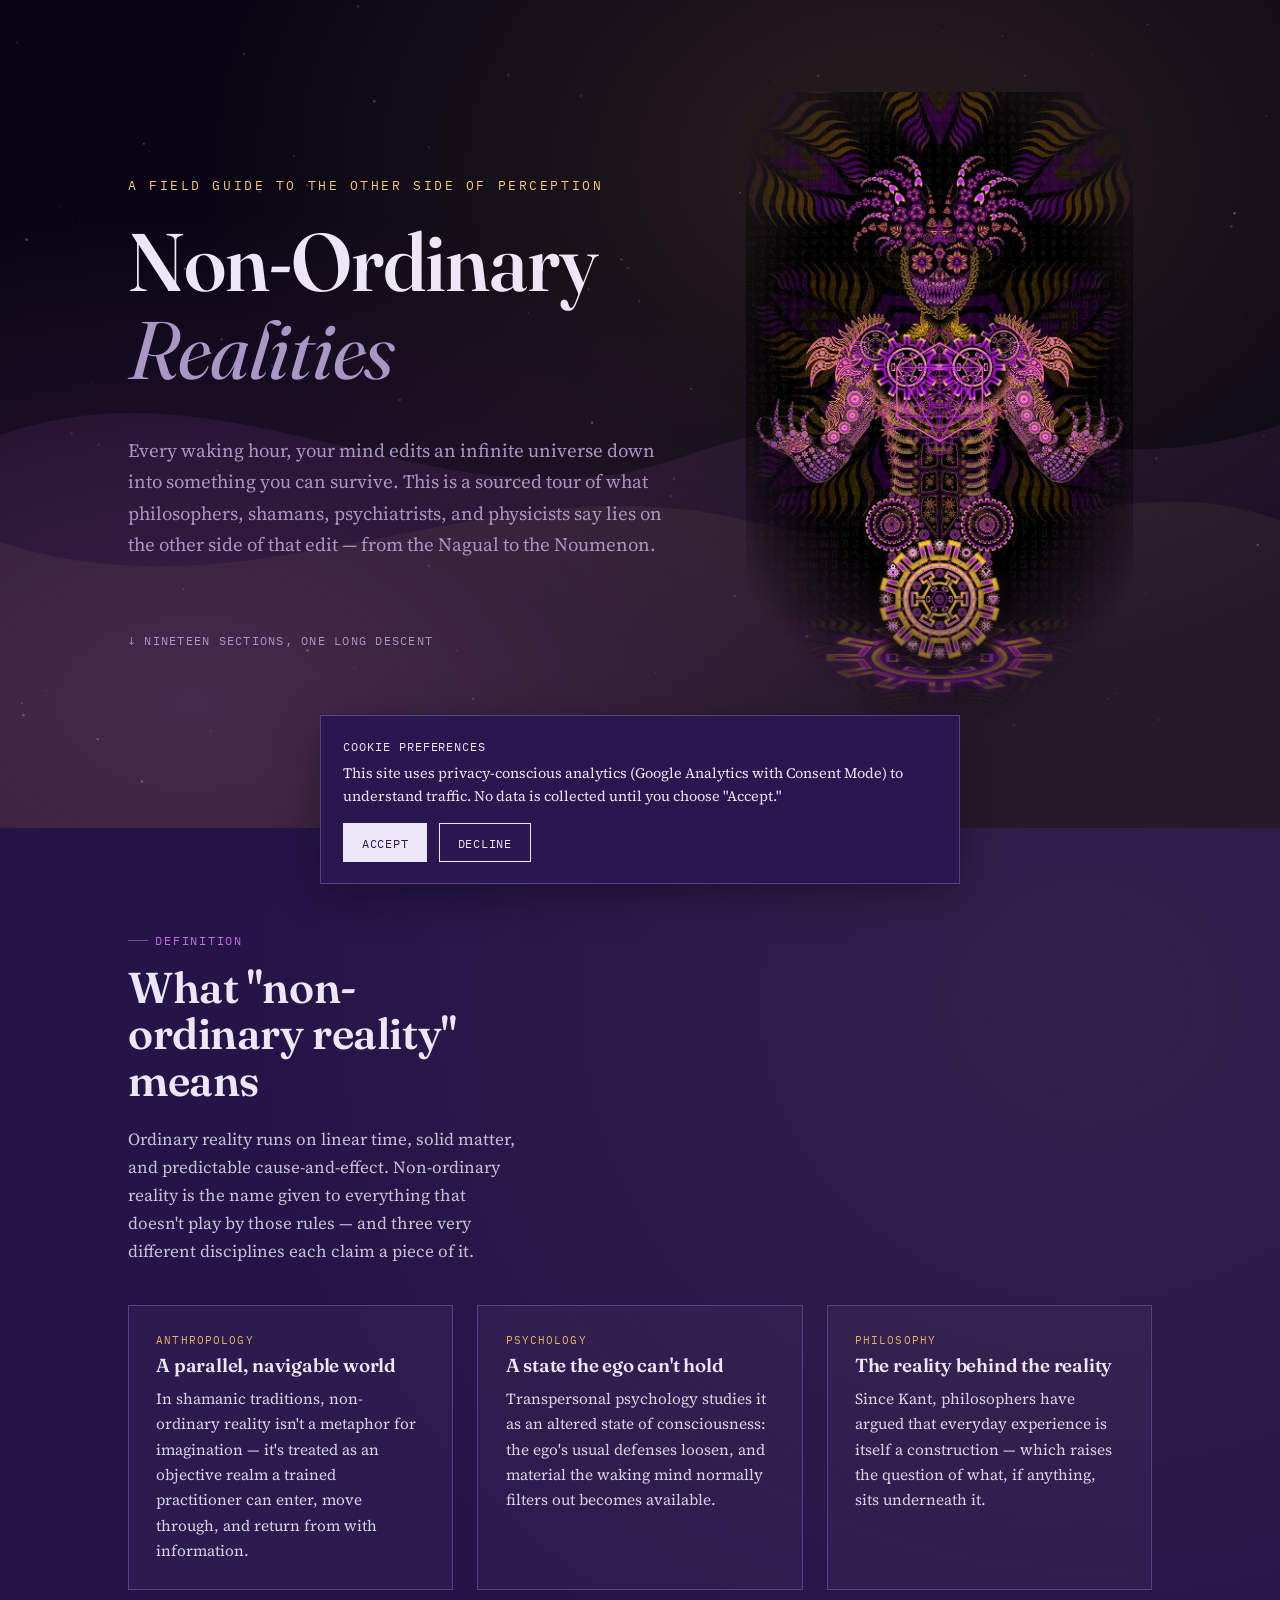
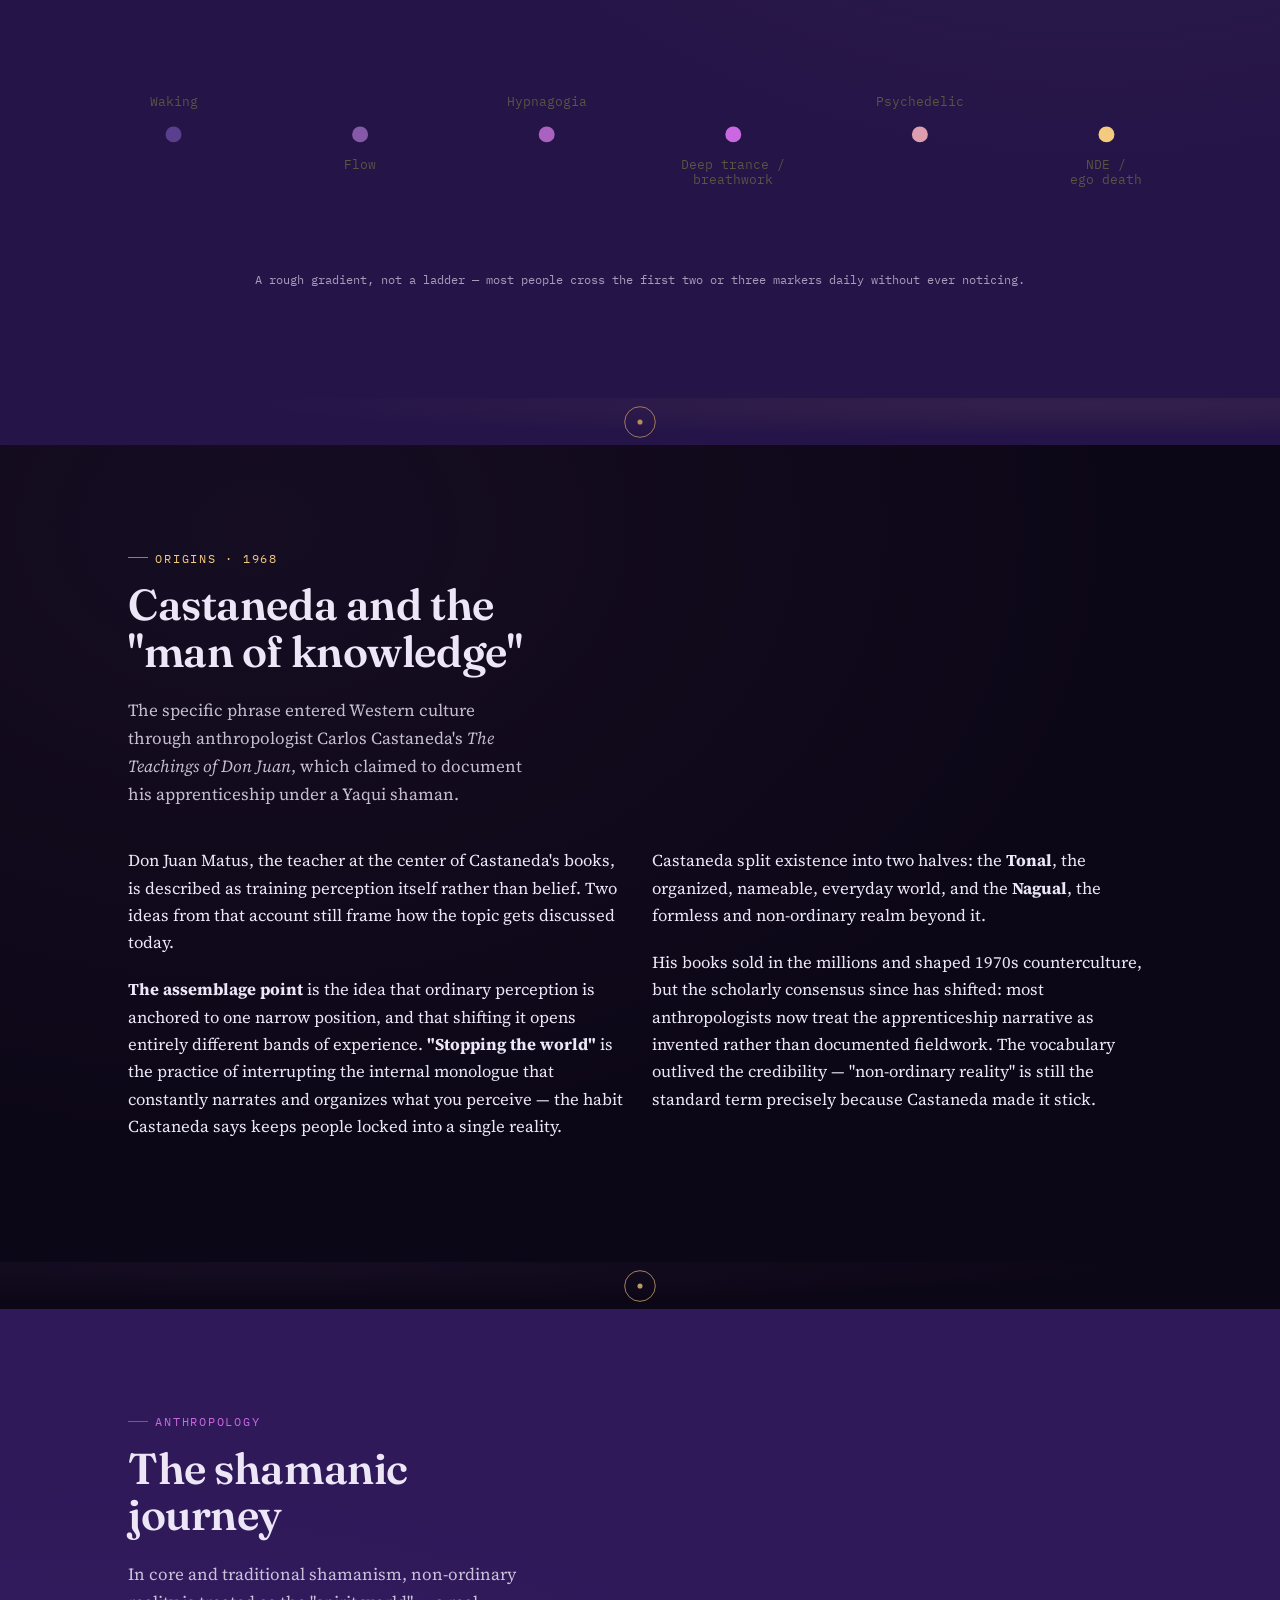
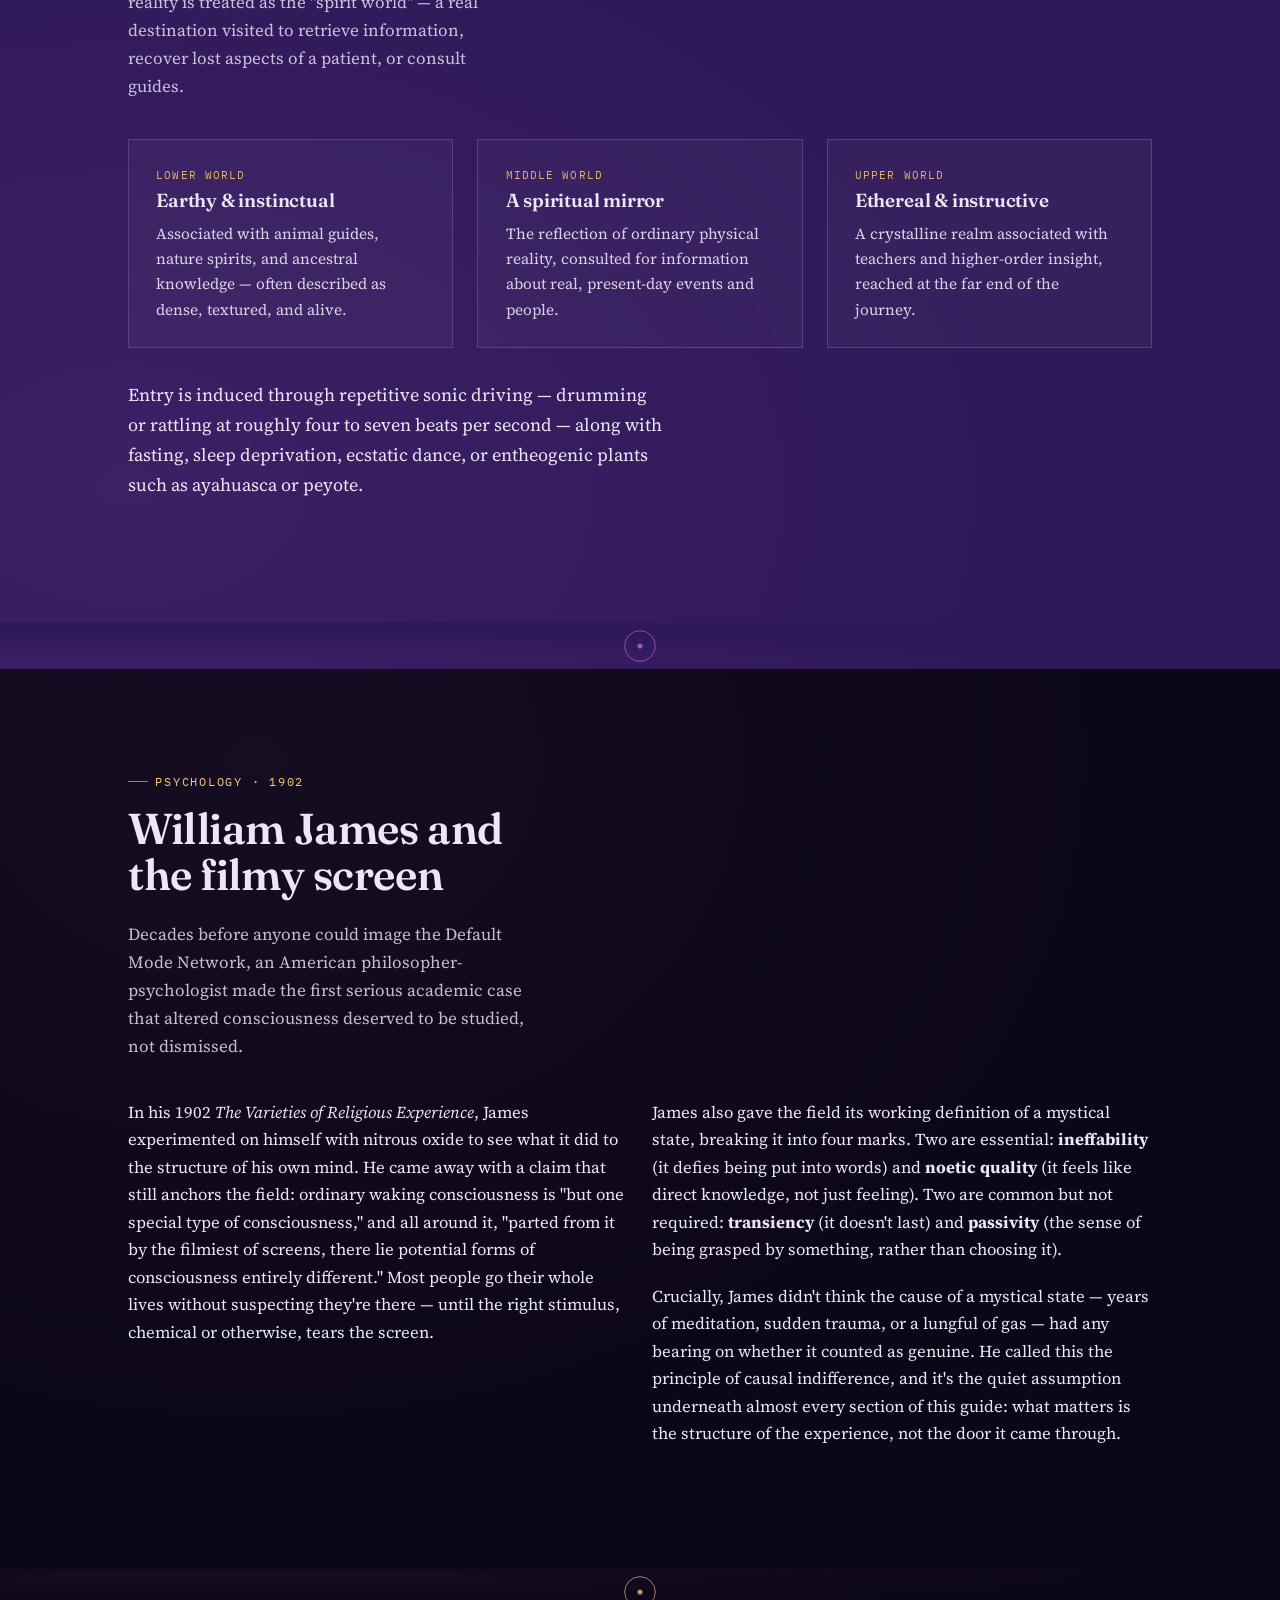
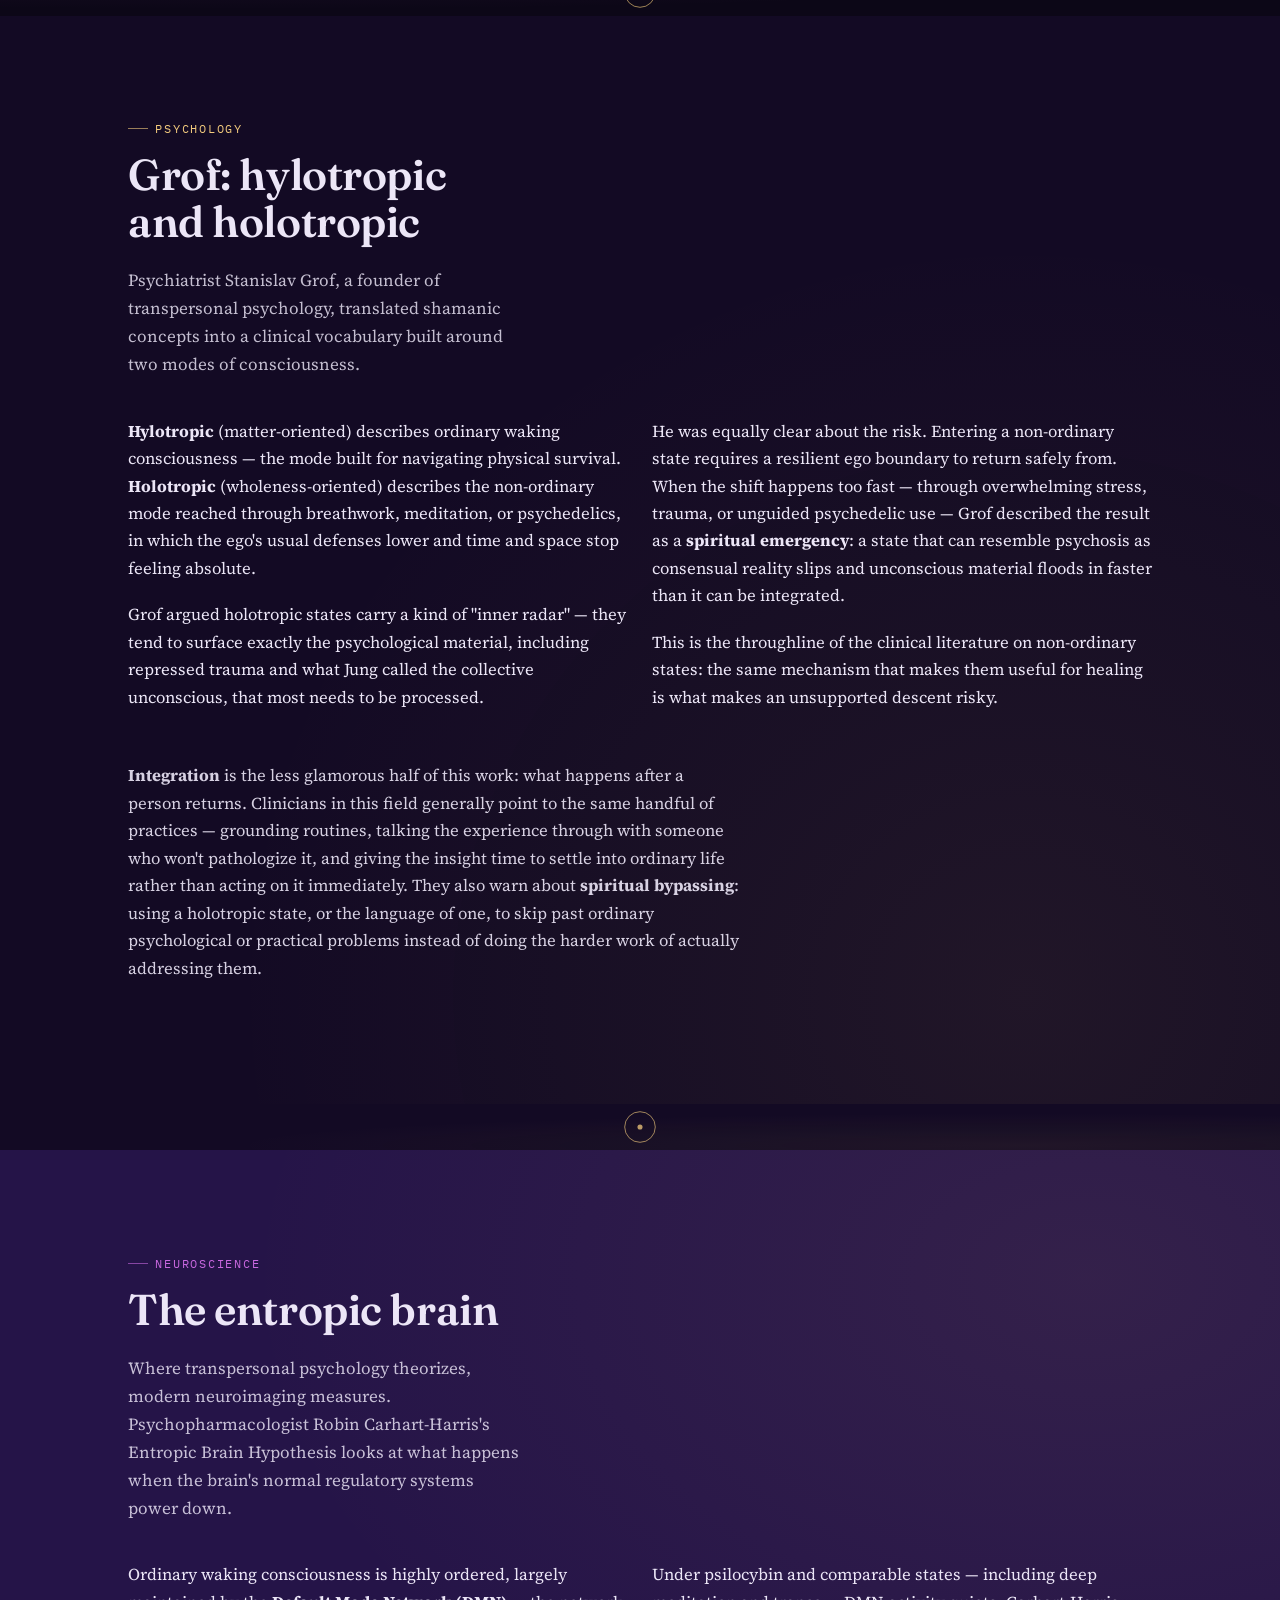
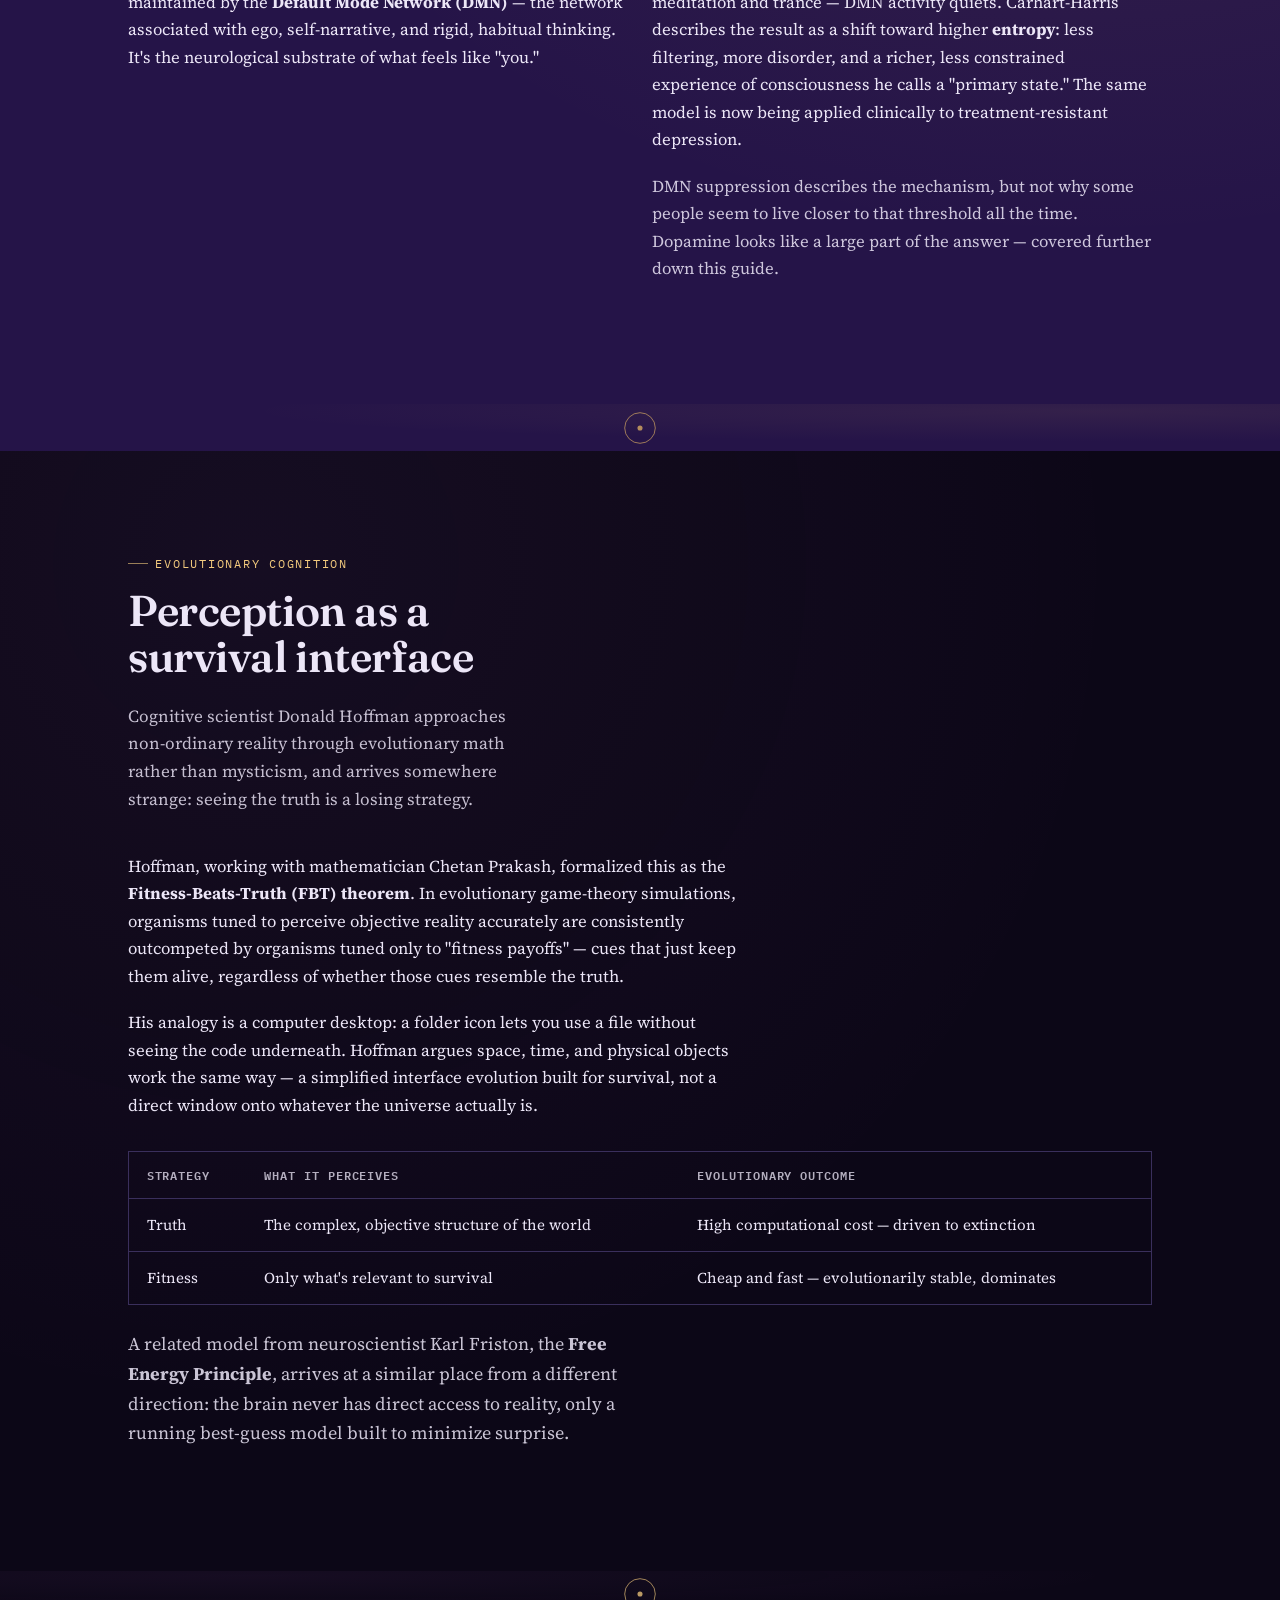
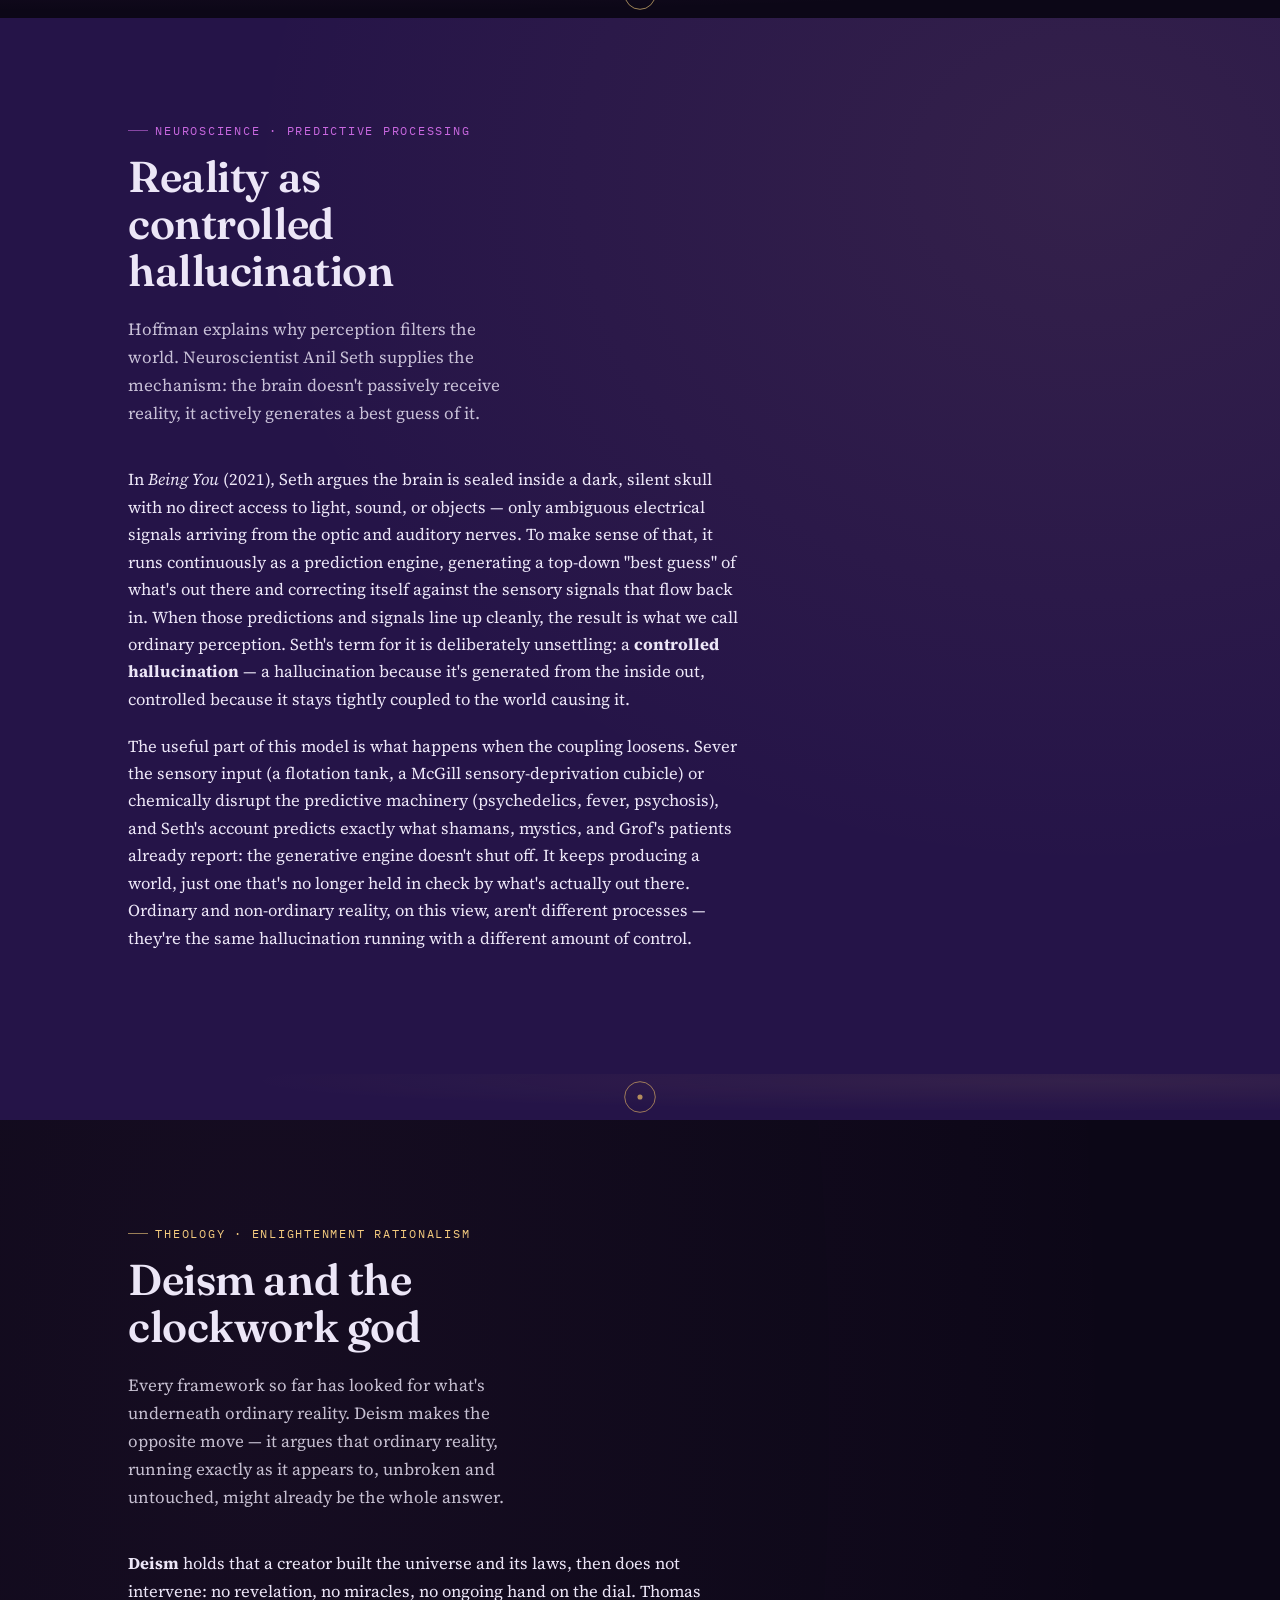
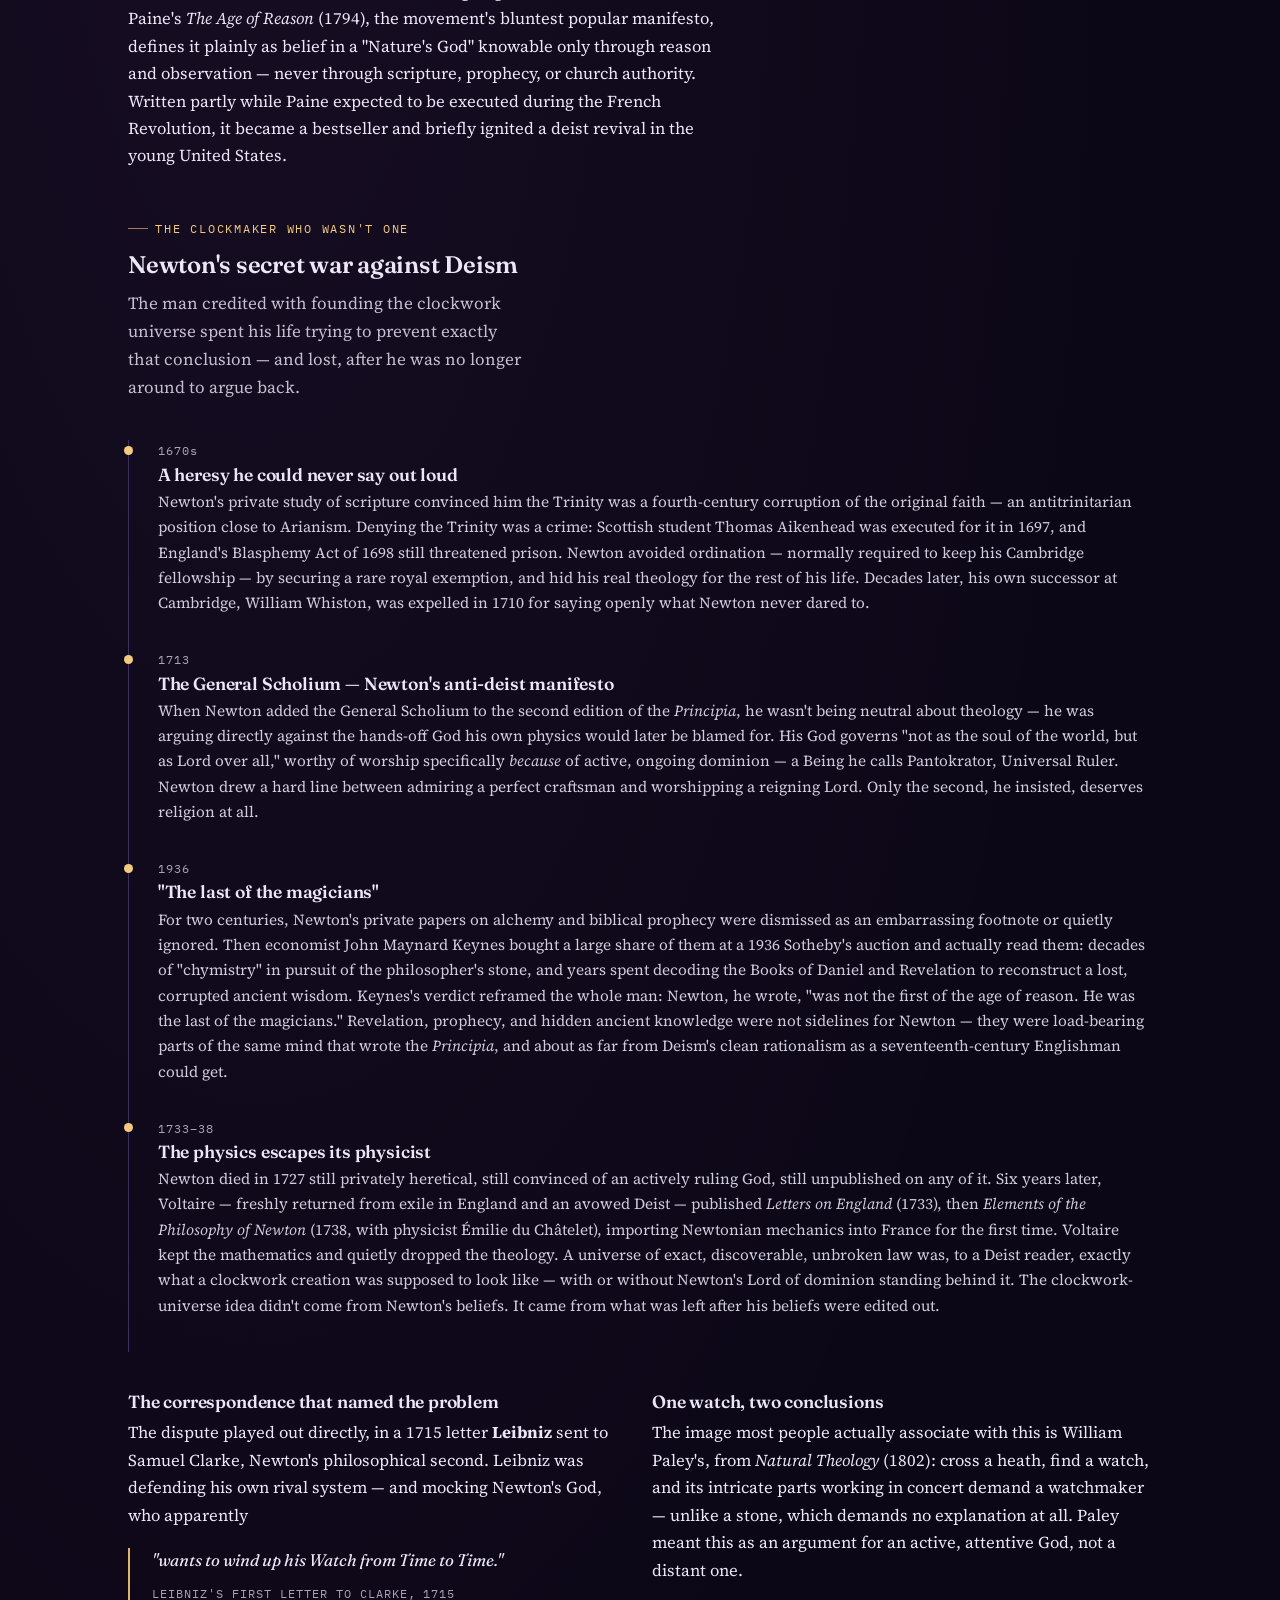
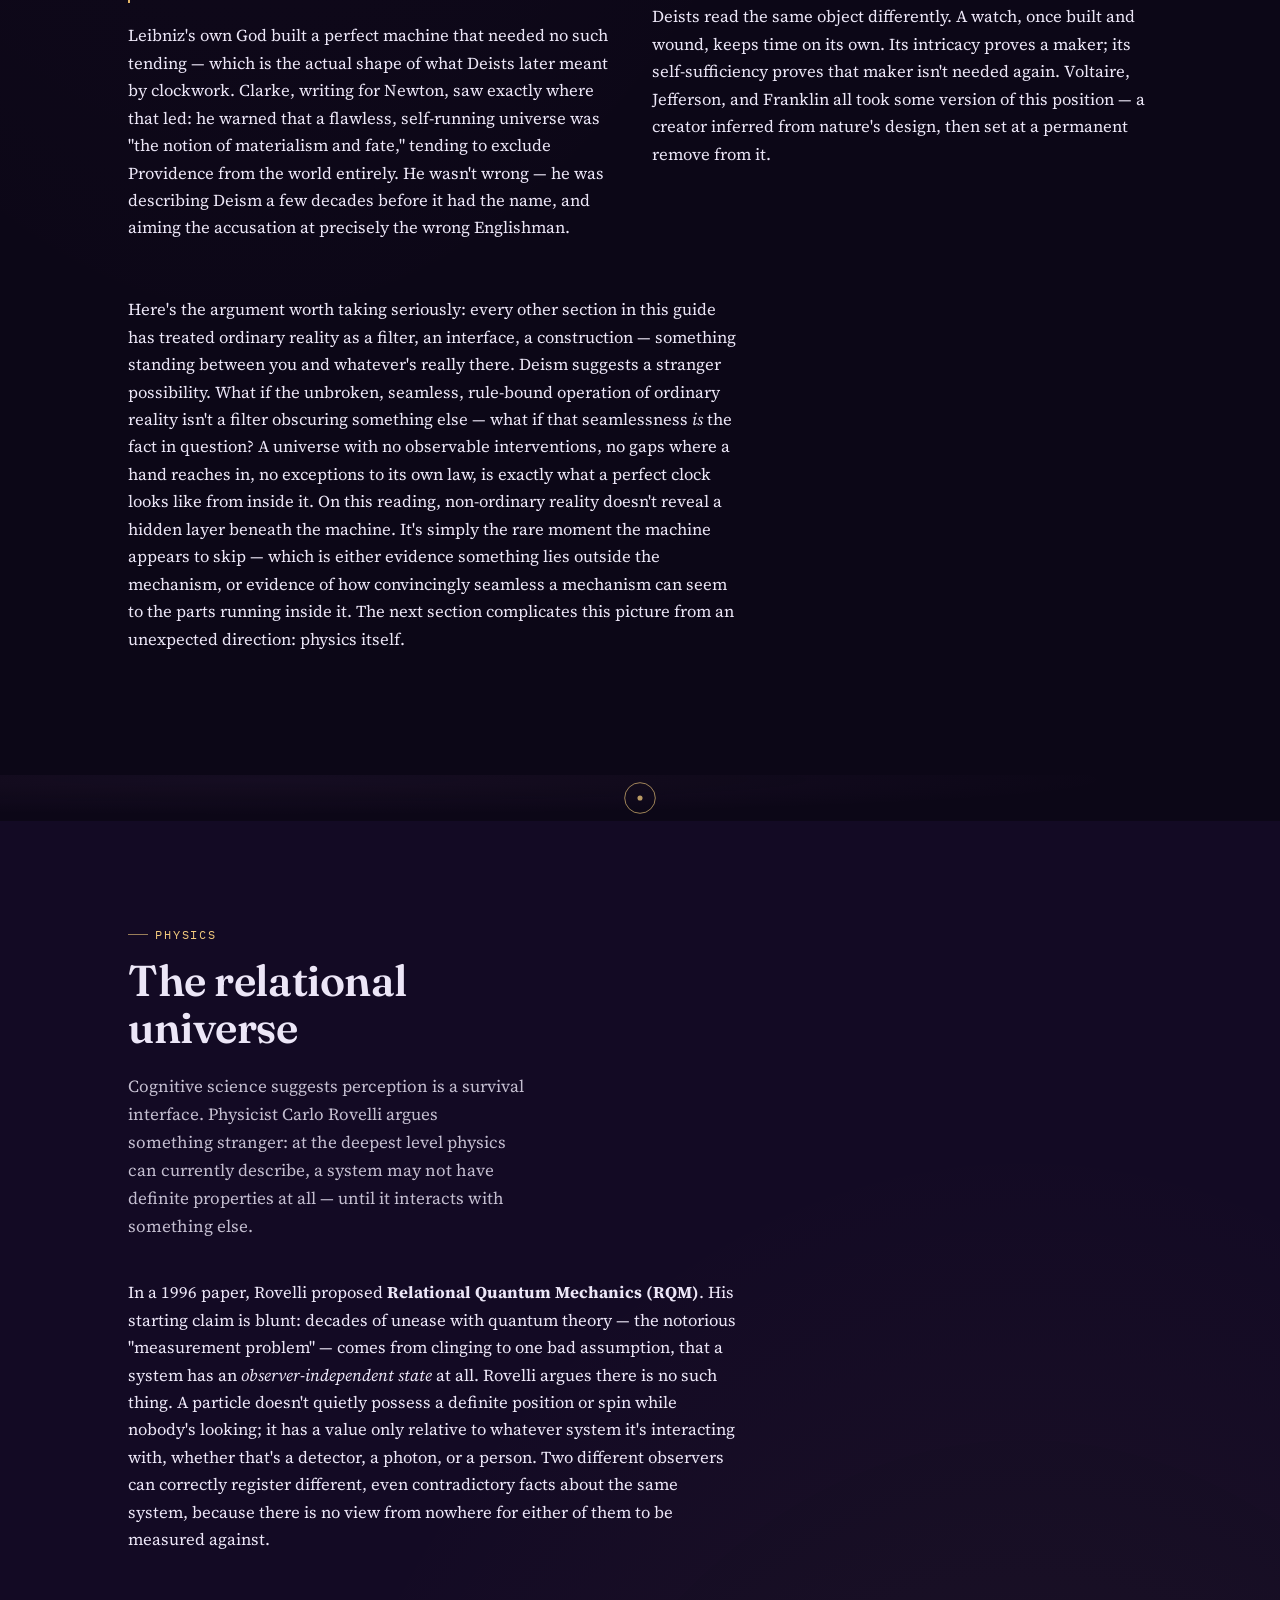
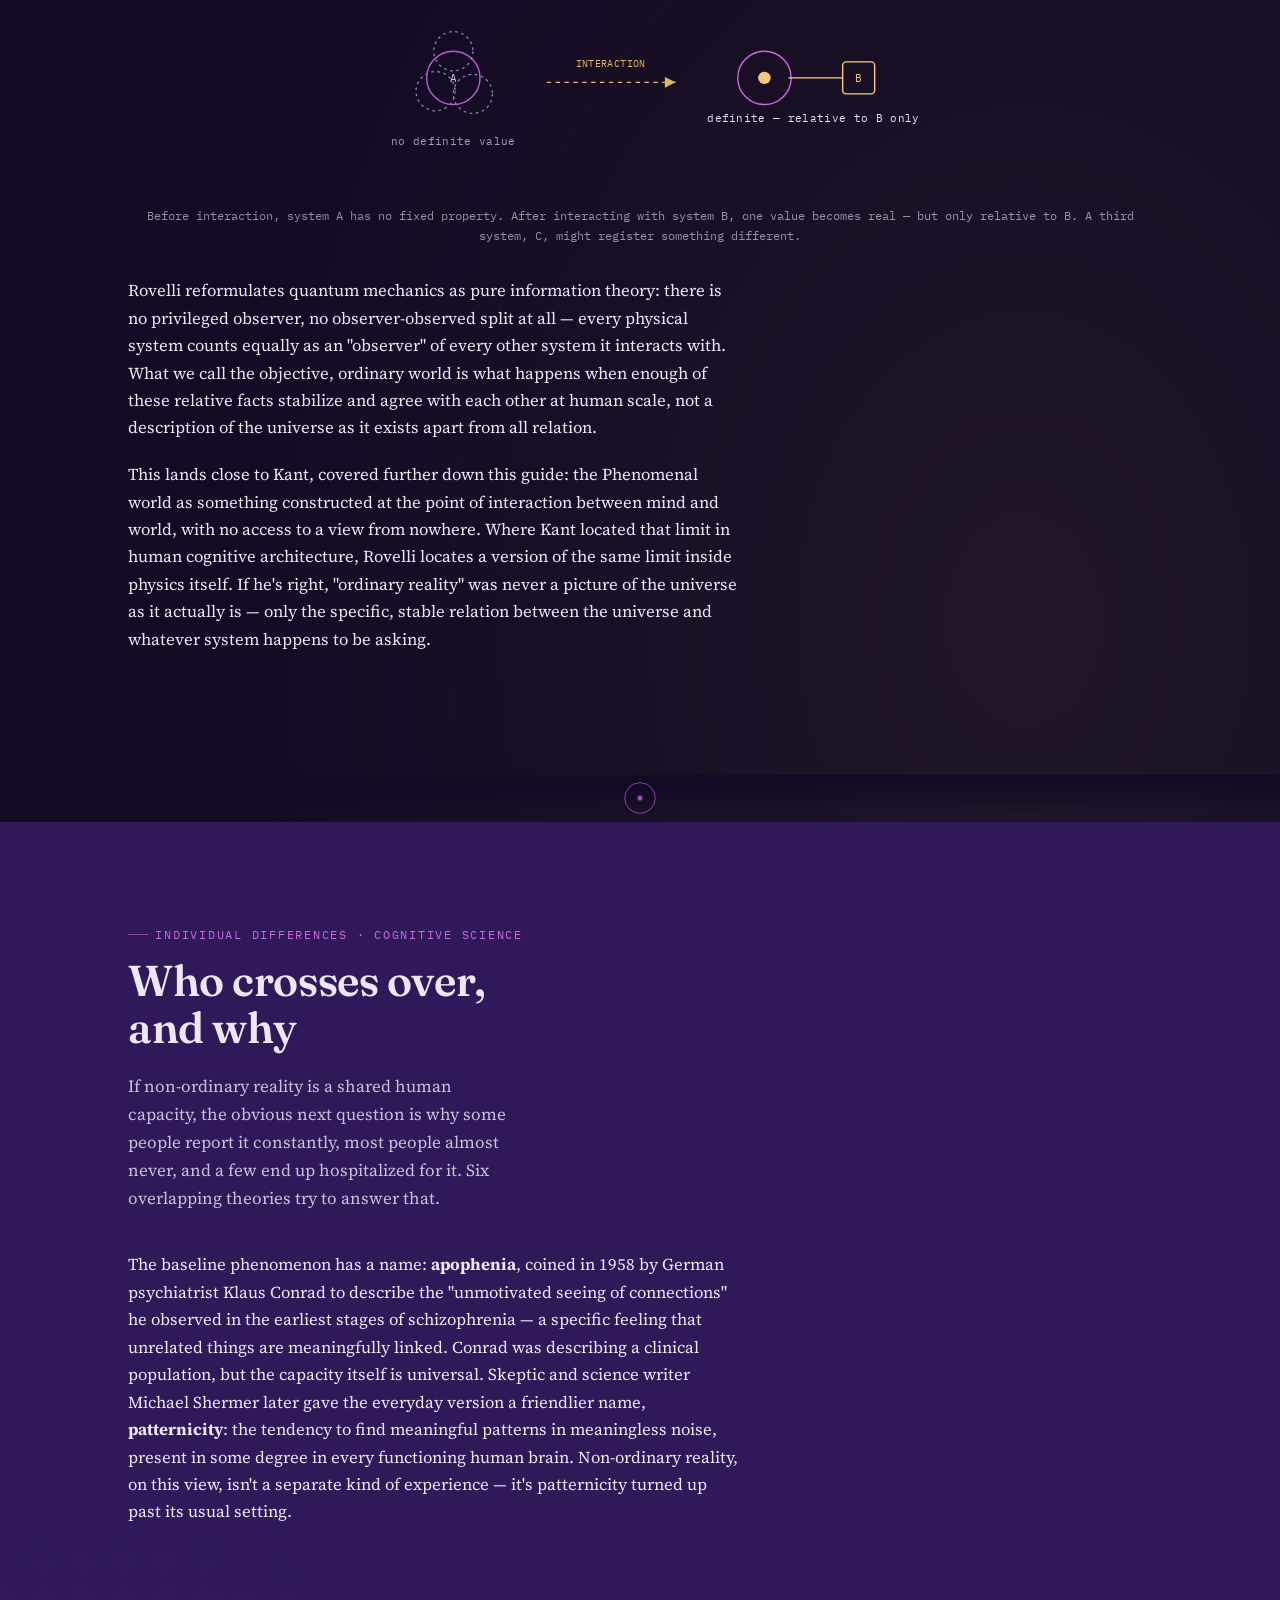
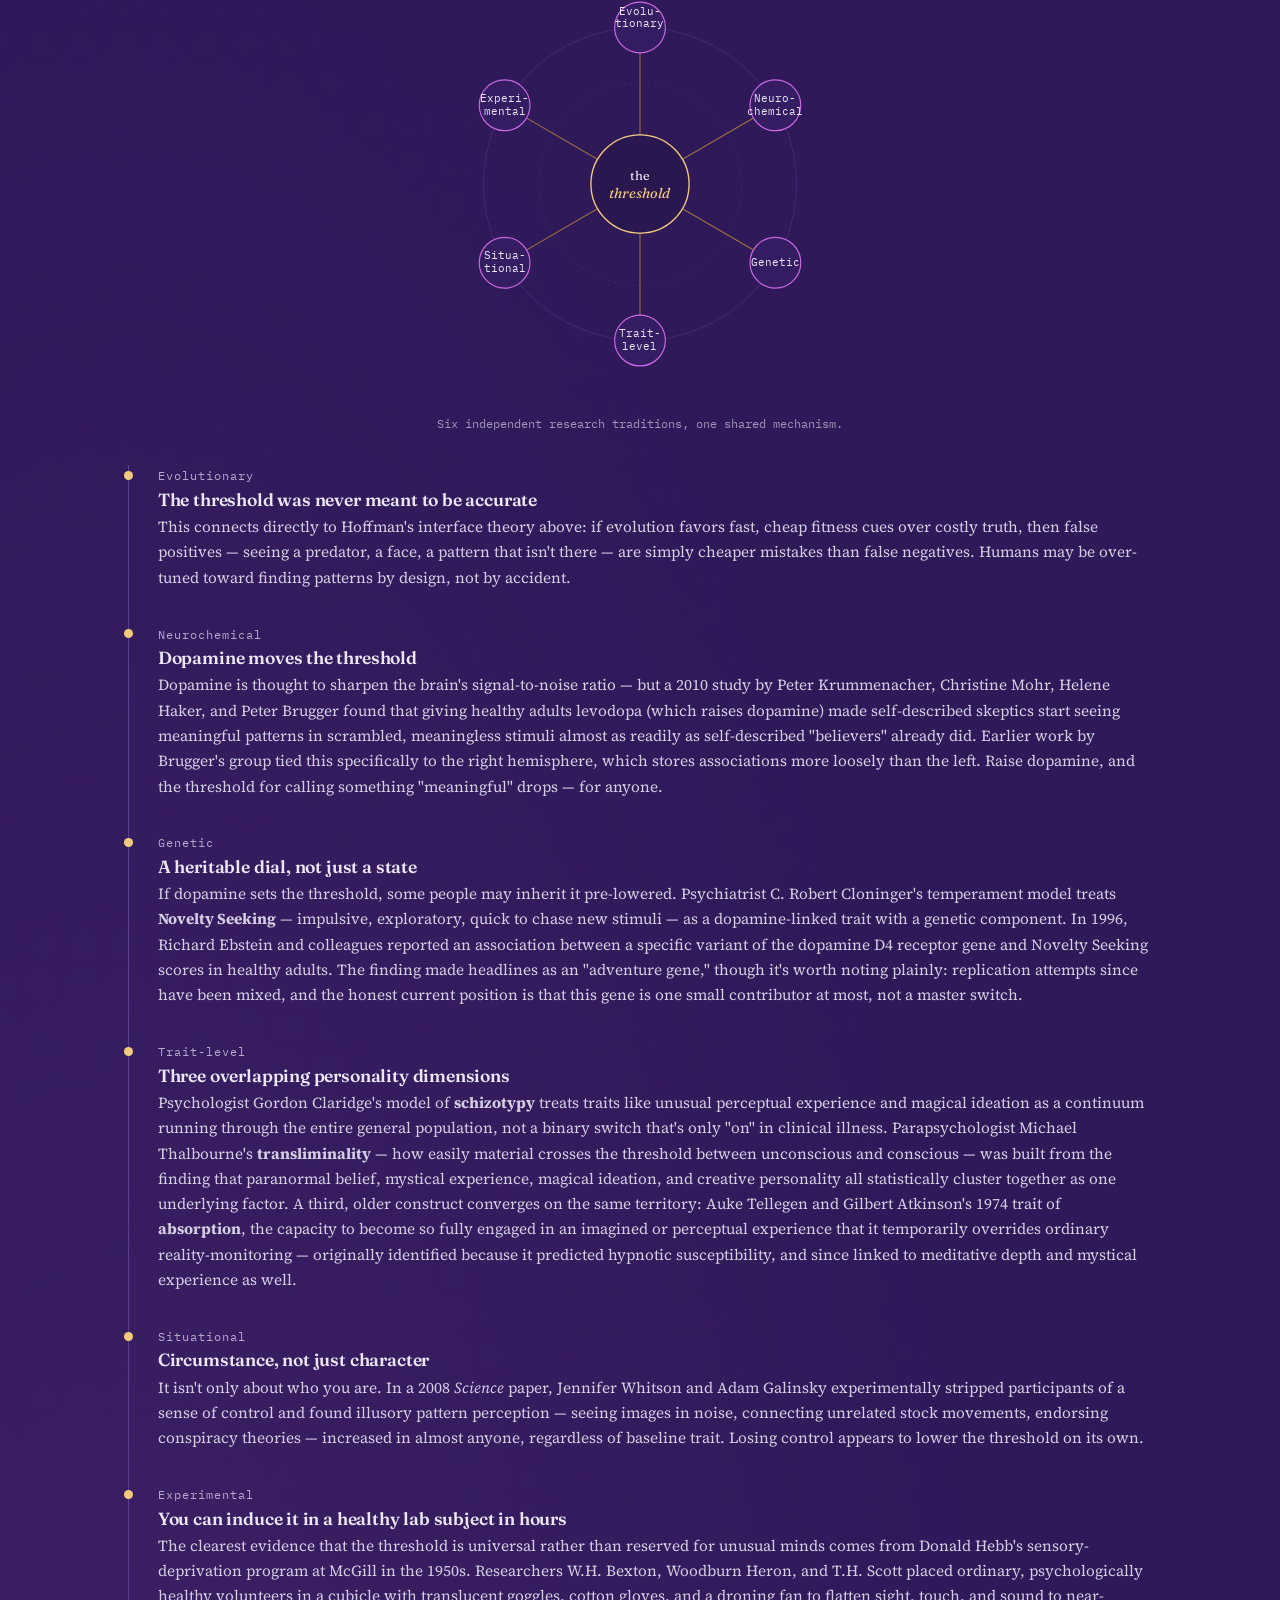
==== commit 28306c9c: "Add files via upload" ====
--- a/index.html
+++ b/index.html
@@ -24,14 +24,14 @@
 <meta charset="UTF-8">
 <meta name="viewport" content="width=device-width, initial-scale=1.0">
 <title>Non-Ordinary Realities — A Field Guide to the Other Side of Perception</title>
-<meta name="description" content="Non-Ordinary Realities: a sourced field guide to consciousness beyond the ordinary — William James, shamanic journeying, Grof's holotropic states, Anil Seth's controlled hallucination, Rovelli's relational quantum mechanics, DMT entity encounters, near-death experience, Kant's Noumenon, Yggdrasil, and Western esoteric traditions.">
+<meta name="description" content="Non-Ordinary Realities: a sourced field guide to consciousness beyond the ordinary — William James, shamanic journeying, Anil Seth's controlled hallucination, Newton's secret heresy and the clockwork god, Rovelli's relational quantum mechanics, DMT entity encounters, near-death experience, Kant's Noumenon, Yggdrasil, and Western esoteric traditions.">
 <meta name="robots" content="index, follow">
 <link rel="canonical" href="https://sauerninja.github.io/Non-Ordinary-Realities/">
 
 <!-- Open Graph -->
 <meta property="og:type" content="article">
 <meta property="og:title" content="Non-Ordinary Realities — A Field Guide to the Other Side of Perception">
-<meta property="og:description" content="Non-Ordinary Realities: a sourced field guide to consciousness beyond the ordinary — William James, shamanic journeying, Grof's holotropic states, Anil Seth's controlled hallucination, Rovelli's relational quantum mechanics, DMT entity encounters, near-death experience, Kant's Noumenon, Yggdrasil, and Western esoteric traditions.">
+<meta property="og:description" content="Non-Ordinary Realities: a sourced field guide to consciousness beyond the ordinary — William James, shamanic journeying, Anil Seth's controlled hallucination, Newton's secret heresy and the clockwork god, Rovelli's relational quantum mechanics, DMT entity encounters, near-death experience, Kant's Noumenon, Yggdrasil, and Western esoteric traditions.">
 <meta property="og:url" content="https://sauerninja.github.io/Non-Ordinary-Realities/">
 <meta property="og:site_name" content="Non-Ordinary Realities">
 <meta property="og:image" content="https://sauerninja.github.io/Non-Ordinary-Realities/assets/og-image.jpg">
@@ -42,7 +42,7 @@
 <!-- Twitter -->
 <meta name="twitter:card" content="summary_large_image">
 <meta name="twitter:title" content="Non-Ordinary Realities — A Field Guide to the Other Side of Perception">
-<meta name="twitter:description" content="Non-Ordinary Realities: a sourced field guide to consciousness beyond the ordinary — William James, shamanic journeying, Grof's holotropic states, Anil Seth's controlled hallucination, Rovelli's relational quantum mechanics, DMT entity encounters, near-death experience, Kant's Noumenon, Yggdrasil, and Western esoteric traditions.">
+<meta name="twitter:description" content="Non-Ordinary Realities: a sourced field guide to consciousness beyond the ordinary — William James, shamanic journeying, Anil Seth's controlled hallucination, Newton's secret heresy and the clockwork god, Rovelli's relational quantum mechanics, DMT entity encounters, near-death experience, Kant's Noumenon, Yggdrasil, and Western esoteric traditions.">
 <meta name="twitter:image" content="https://sauerninja.github.io/Non-Ordinary-Realities/assets/og-image.jpg">
 
 <!-- Favicons -->
@@ -66,7 +66,7 @@
   "@context": "https://schema.org",
   "@type": "Article",
   "headline": "Non-Ordinary Realities — A Field Guide to the Other Side of Perception",
-  "description": "Non-Ordinary Realities: a sourced field guide to consciousness beyond the ordinary — William James, shamanic journeying, Grof's holotropic states, Anil Seth's controlled hallucination, Rovelli's relational quantum mechanics, DMT entity encounters, near-death experience, Kant's Noumenon, Yggdrasil, and Western esoteric traditions.",
+  "description": "Non-Ordinary Realities: a sourced field guide to consciousness beyond the ordinary — William James, shamanic journeying, Anil Seth's controlled hallucination, Newton's secret heresy and the clockwork god, Rovelli's relational quantum mechanics, DMT entity encounters, near-death experience, Kant's Noumenon, Yggdrasil, and Western esoteric traditions.",
   "url": "https://sauerninja.github.io/Non-Ordinary-Realities/",
   "mainEntityOfPage": "https://sauerninja.github.io/Non-Ordinary-Realities/",
   "image": "https://sauerninja.github.io/Non-Ordinary-Realities/assets/og-image.jpg",
@@ -163,6 +163,14 @@
     },
     {
       "@type": "Question",
+      "name": "What is Deism and what does the 'clockwork god' mean?",
+      "acceptedAnswer": {
+        "@type": "Answer",
+        "text": "Deism is the Enlightenment-era position that a creator built the universe and its laws but does not intervene afterward — no revelation, no miracles, no ongoing involvement. The 'clockwork god' image, popularized by Thomas Paine's The Age of Reason (1794) and associated with William Paley's watchmaker analogy (1802), pictures God as a maker whose creation runs on its own once built, like a wound watch. Isaac Newton is popularly but wrongly blamed for the idea: his 1713 General Scholium explicitly argued for an actively ruling God, and Newton privately held heretical, prophecy-obsessed, alchemical beliefs about as far from deist rationalism as possible. It was Voltaire, an avowed Deist who imported Newton's physics into France in the 1730s while dropping Newton's own theology, who actually built the clockwork-universe idea people now associate with Newton's name."
+      }
+    },
+    {
+      "@type": "Question",
       "name": "Why do people report encountering entities during non-ordinary states?",
       "acceptedAnswer": {
         "@type": "Answer",
@@ -201,6 +209,7 @@
     <a href="#origins">Origins</a>
     <a href="#james">James</a>
     <a href="#seth">Seth</a>
+    <a href="#deism">Deism</a>
     <a href="#quantum">Quantum</a>
     <a href="#threshold">Threshold</a>
     <a href="#kant">Kant</a>
@@ -515,6 +524,76 @@
 </div>
 
 <!-- ============================================================
+     SECTION: Deism and the clockwork god
+     ============================================================ -->
+<section class="reg-ink" id="deism">
+  <div class="container">
+    <div class="sec-head">
+      <p class="eyebrow">Theology · Enlightenment rationalism</p>
+      <h2>Deism and the clockwork god</h2>
+      <p class="sec-dek">Every framework so far has looked for what's underneath ordinary reality. Deism makes the opposite move — it argues that ordinary reality, running exactly as it appears to, unbroken and untouched, might already be the whole answer.</p>
+    </div>
+
+    <div class="prose measure">
+      <p><strong>Deism</strong> holds that a creator built the universe and its laws, then does not intervene: no revelation, no miracles, no ongoing hand on the dial. Thomas Paine's <em>The Age of Reason</em> (1794), the movement's bluntest popular manifesto, defines it plainly as belief in a "Nature's God" knowable only through reason and observation — never through scripture, prophecy, or church authority. Written partly while Paine expected to be executed during the French Revolution, it became a bestseller and briefly ignited a deist revival in the young United States.</p>
+    </div>
+
+    <div class="sec-head" style="margin-top:3rem;">
+      <p class="eyebrow">The clockmaker who wasn't one</p>
+      <h3 style="font-family:var(--f-display); font-size:1.5rem;">Newton's secret war against Deism</h3>
+      <p class="sec-dek" style="max-width:60ch;">The man credited with founding the clockwork universe spent his life trying to prevent exactly that conclusion — and lost, after he was no longer around to argue back.</p>
+    </div>
+    <ul class="lineage prose">
+      <li>
+        <span class="yr">1670s</span>
+        <h4>A heresy he could never say out loud</h4>
+        <p>Newton's private study of scripture convinced him the Trinity was a fourth-century corruption of the original faith — an antitrinitarian position close to Arianism. Denying the Trinity was a crime: Scottish student Thomas Aikenhead was executed for it in 1697, and England's Blasphemy Act of 1698 still threatened prison. Newton avoided ordination — normally required to keep his Cambridge fellowship — by securing a rare royal exemption, and hid his real theology for the rest of his life. Decades later, his own successor at Cambridge, William Whiston, was expelled in 1710 for saying openly what Newton never dared to.</p>
+      </li>
+      <li>
+        <span class="yr">1713</span>
+        <h4>The General Scholium — Newton's anti-deist manifesto</h4>
+        <p>When Newton added the General Scholium to the second edition of the <em>Principia</em>, he wasn't being neutral about theology — he was arguing directly against the hands-off God his own physics would later be blamed for. His God governs "not as the soul of the world, but as Lord over all," worthy of worship specifically <em>because</em> of active, ongoing dominion — a Being he calls Pantokrator, Universal Ruler. Newton drew a hard line between admiring a perfect craftsman and worshipping a reigning Lord. Only the second, he insisted, deserves religion at all.</p>
+      </li>
+      <li>
+        <span class="yr">1936</span>
+        <h4>"The last of the magicians"</h4>
+        <p>For two centuries, Newton's private papers on alchemy and biblical prophecy were dismissed as an embarrassing footnote or quietly ignored. Then economist John Maynard Keynes bought a large share of them at a 1936 Sotheby's auction and actually read them: decades of "chymistry" in pursuit of the philosopher's stone, and years spent decoding the Books of Daniel and Revelation to reconstruct a lost, corrupted ancient wisdom. Keynes's verdict reframed the whole man: Newton, he wrote, "was not the first of the age of reason. He was the last of the magicians." Revelation, prophecy, and hidden ancient knowledge were not sidelines for Newton — they were load-bearing parts of the same mind that wrote the <em>Principia</em>, and about as far from Deism's clean rationalism as a seventeenth-century Englishman could get.</p>
+      </li>
+      <li>
+        <span class="yr">1733–38</span>
+        <h4>The physics escapes its physicist</h4>
+        <p>Newton died in 1727 still privately heretical, still convinced of an actively ruling God, still unpublished on any of it. Six years later, Voltaire — freshly returned from exile in England and an avowed Deist — published <em>Letters on England</em> (1733), then <em>Elements of the Philosophy of Newton</em> (1738, with physicist Émilie du Châtelet), importing Newtonian mechanics into France for the first time. Voltaire kept the mathematics and quietly dropped the theology. A universe of exact, discoverable, unbroken law was, to a Deist reader, exactly what a clockwork creation was supposed to look like — with or without Newton's Lord of dominion standing behind it. The clockwork-universe idea didn't come from Newton's beliefs. It came from what was left after his beliefs were edited out.</p>
+      </li>
+    </ul>
+
+    <div class="grid grid-2 prose" style="margin-top:2.5rem;">
+      <div>
+        <h3 style="font-size:1.1rem;">The correspondence that named the problem</h3>
+        <p>The dispute played out directly, in a 1715 letter <strong>Leibniz</strong> sent to Samuel Clarke, Newton's philosophical second. Leibniz was defending his own rival system — and mocking Newton's God, who apparently</p>
+        <blockquote style="margin:1.2rem 0; font-size:1.05rem;">
+          "wants to wind up his Watch from Time to Time."
+          <cite>Leibniz's First Letter to Clarke, 1715</cite>
+        </blockquote>
+        <p>Leibniz's own God built a perfect machine that needed no such tending — which is the actual shape of what Deists later meant by clockwork. Clarke, writing for Newton, saw exactly where that led: he warned that a flawless, self-running universe was "the notion of materialism and fate," tending to exclude Providence from the world entirely. He wasn't wrong — he was describing Deism a few decades before it had the name, and aiming the accusation at precisely the wrong Englishman.</p>
+      </div>
+      <div>
+        <h3 style="font-size:1.1rem;">One watch, two conclusions</h3>
+        <p>The image most people actually associate with this is William Paley's, from <em>Natural Theology</em> (1802): cross a heath, find a watch, and its intricate parts working in concert demand a watchmaker — unlike a stone, which demands no explanation at all. Paley meant this as an argument for an active, attentive God, not a distant one.</p>
+        <p>Deists read the same object differently. A watch, once built and wound, keeps time on its own. Its intricacy proves a maker; its self-sufficiency proves that maker isn't needed again. Voltaire, Jefferson, and Franklin all took some version of this position — a creator inferred from nature's design, then set at a permanent remove from it.</p>
+      </div>
+    </div>
+
+    <div class="prose measure" style="margin-top:2.2rem;">
+      <p>Here's the argument worth taking seriously: every other section in this guide has treated ordinary reality as a filter, an interface, a construction — something standing between you and whatever's really there. Deism suggests a stranger possibility. What if the unbroken, seamless, rule-bound operation of ordinary reality isn't a filter obscuring something else — what if that seamlessness <em>is</em> the fact in question? A universe with no observable interventions, no gaps where a hand reaches in, no exceptions to its own law, is exactly what a perfect clock looks like from inside it. On this reading, non-ordinary reality doesn't reveal a hidden layer beneath the machine. It's simply the rare moment the machine appears to skip — which is either evidence something lies outside the mechanism, or evidence of how convincingly seamless a mechanism can seem to the parts running inside it. The next section complicates this picture from an unexpected direction: physics itself.</p>
+    </div>
+  </div>
+</section>
+
+<div class="veil-divider reg-ink" aria-hidden="true">
+  <svg viewBox="0 0 40 40"><circle cx="20" cy="20" r="18" fill="none" stroke="#f4cb7e" stroke-width="1"/><circle cx="20" cy="20" r="3" fill="#f4cb7e"/></svg>
+</div>
+
+<!-- ============================================================
      SECTION: Quantum mechanics — Rovelli's relational reality
      ============================================================ -->
 <section class="reg-ink-2" id="quantum">
@@ -1034,6 +1113,16 @@
         <ul>
           <li>Carlo Rovelli — "Relational Quantum Mechanics," <em>International Journal of Theoretical Physics</em> (1996)</li>
         </ul>
+        <h3 style="font-size:1.05rem;">Theology & Deism</h3>
+        <ul>
+          <li>Thomas Paine — <em>The Age of Reason</em> (1794–1807)</li>
+          <li>William Paley — <em>Natural Theology</em> (1802)</li>
+          <li>G.W. Leibniz & Samuel Clarke — <em>A Collection of Papers, Which passed between the late Learned Mr. Leibniz, and Dr. Clarke</em> (1717)</li>
+          <li>Isaac Newton — the General Scholium, <em>Philosophiæ Naturalis Principia Mathematica</em>, 2nd ed. (1713)</li>
+          <li>Voltaire — <em>Letters on England</em> (1733)</li>
+          <li>Voltaire & Émilie du Châtelet — <em>Elements of the Philosophy of Newton</em> (1738)</li>
+          <li>John Maynard Keynes — "Newton, the Man," delivered 1946, published in <em>Essays in Biography</em> (1951)</li>
+        </ul>
       </div>
       <div>
         <h3 style="font-size:1.05rem;">Cognitive science</h3>
@@ -1120,6 +1209,10 @@
         <div class="d-body"><p>It's neuroscientist Anil Seth's term, from his 2021 book <em>Being You</em>. Because the brain has no direct access to the outside world, only ambiguous sensory signals, it constantly generates a predictive best-guess model of reality. When that prediction stays tightly coupled to incoming sensory data, we call it ordinary perception. Seth argues it never stops being a generated model — it's simply controlled by the world when the coupling holds, and uncontrolled when it doesn't.</p></div>
       </details>
       <details>
+        <summary>What is Deism and what does the "clockwork god" mean?</summary>
+        <div class="d-body"><p>Deism is the Enlightenment-era position that a creator built the universe and its laws but does not intervene afterward — no revelation, no miracles, no ongoing involvement. The "clockwork god" image, popularized by Thomas Paine's <em>The Age of Reason</em> (1794) and associated with William Paley's watchmaker analogy (1802), pictures God as a maker whose creation runs on its own once built, like a wound watch. Isaac Newton is popularly but wrongly blamed for the idea: his 1713 General Scholium explicitly argued for an actively ruling God, and Newton privately held heretical, prophecy-obsessed, alchemical beliefs about as far from deist rationalism as possible. It was Voltaire, an avowed Deist who imported Newton's physics into France in the 1730s while dropping Newton's own theology, who actually built the clockwork-universe idea people now associate with Newton's name.</p></div>
+      </details>
+      <details>
         <summary>Why do people report encountering entities during non-ordinary states?</summary>
         <div class="d-body"><p>Encountering autonomous, intelligent entities is reported across shamanic journeying, DMT research, and near-death experiences alike. Roughly half of Rick Strassman's clinical DMT volunteers reported such encounters. Explanations differ by field: shamanism treats them as objective spirits, Jungian psychology treats them as archetypes of the collective unconscious given a vivid, separate voice, and some neuroscientists attribute them to right-hemisphere activity generating a localized sense of otherness. The debate remains unresolved.</p></div>
       </details>
@@ -1146,7 +1239,7 @@
       </div>
       <div>
         <p style="font-family:var(--f-mono); font-size:0.72rem; letter-spacing:0.08em; text-transform:uppercase; opacity:0.7; margin-bottom:0.6em;">Jump to</p>
-        <p style="margin:0;"><a href="#origins">Origins</a> · <a href="#james">James</a> · <a href="#seth">Seth</a> · <a href="#quantum">Quantum</a> · <a href="#threshold">Threshold</a> · <a href="#kant">Kant</a> · <a href="#esoteric">Esoteric</a> · <a href="#entities">Entities</a> · <a href="#nde">NDE</a> · <a href="#yggdrasil">Yggdrasil</a> · <a href="#digital">Digital</a> · <a href="#sources">Sources</a> · <a href="#faq">FAQ</a></p>
+        <p style="margin:0;"><a href="#origins">Origins</a> · <a href="#james">James</a> · <a href="#seth">Seth</a> · <a href="#deism">Deism</a> · <a href="#quantum">Quantum</a> · <a href="#threshold">Threshold</a> · <a href="#kant">Kant</a> · <a href="#esoteric">Esoteric</a> · <a href="#entities">Entities</a> · <a href="#nde">NDE</a> · <a href="#yggdrasil">Yggdrasil</a> · <a href="#digital">Digital</a> · <a href="#sources">Sources</a> · <a href="#faq">FAQ</a></p>
       </div>
     </div>
     <p class="footer-note">This site is an educational overview of academic, anthropological, and philosophical frameworks. It is not medical, psychiatric, or clinical advice, and does not endorse any specific practice or substance.</p>
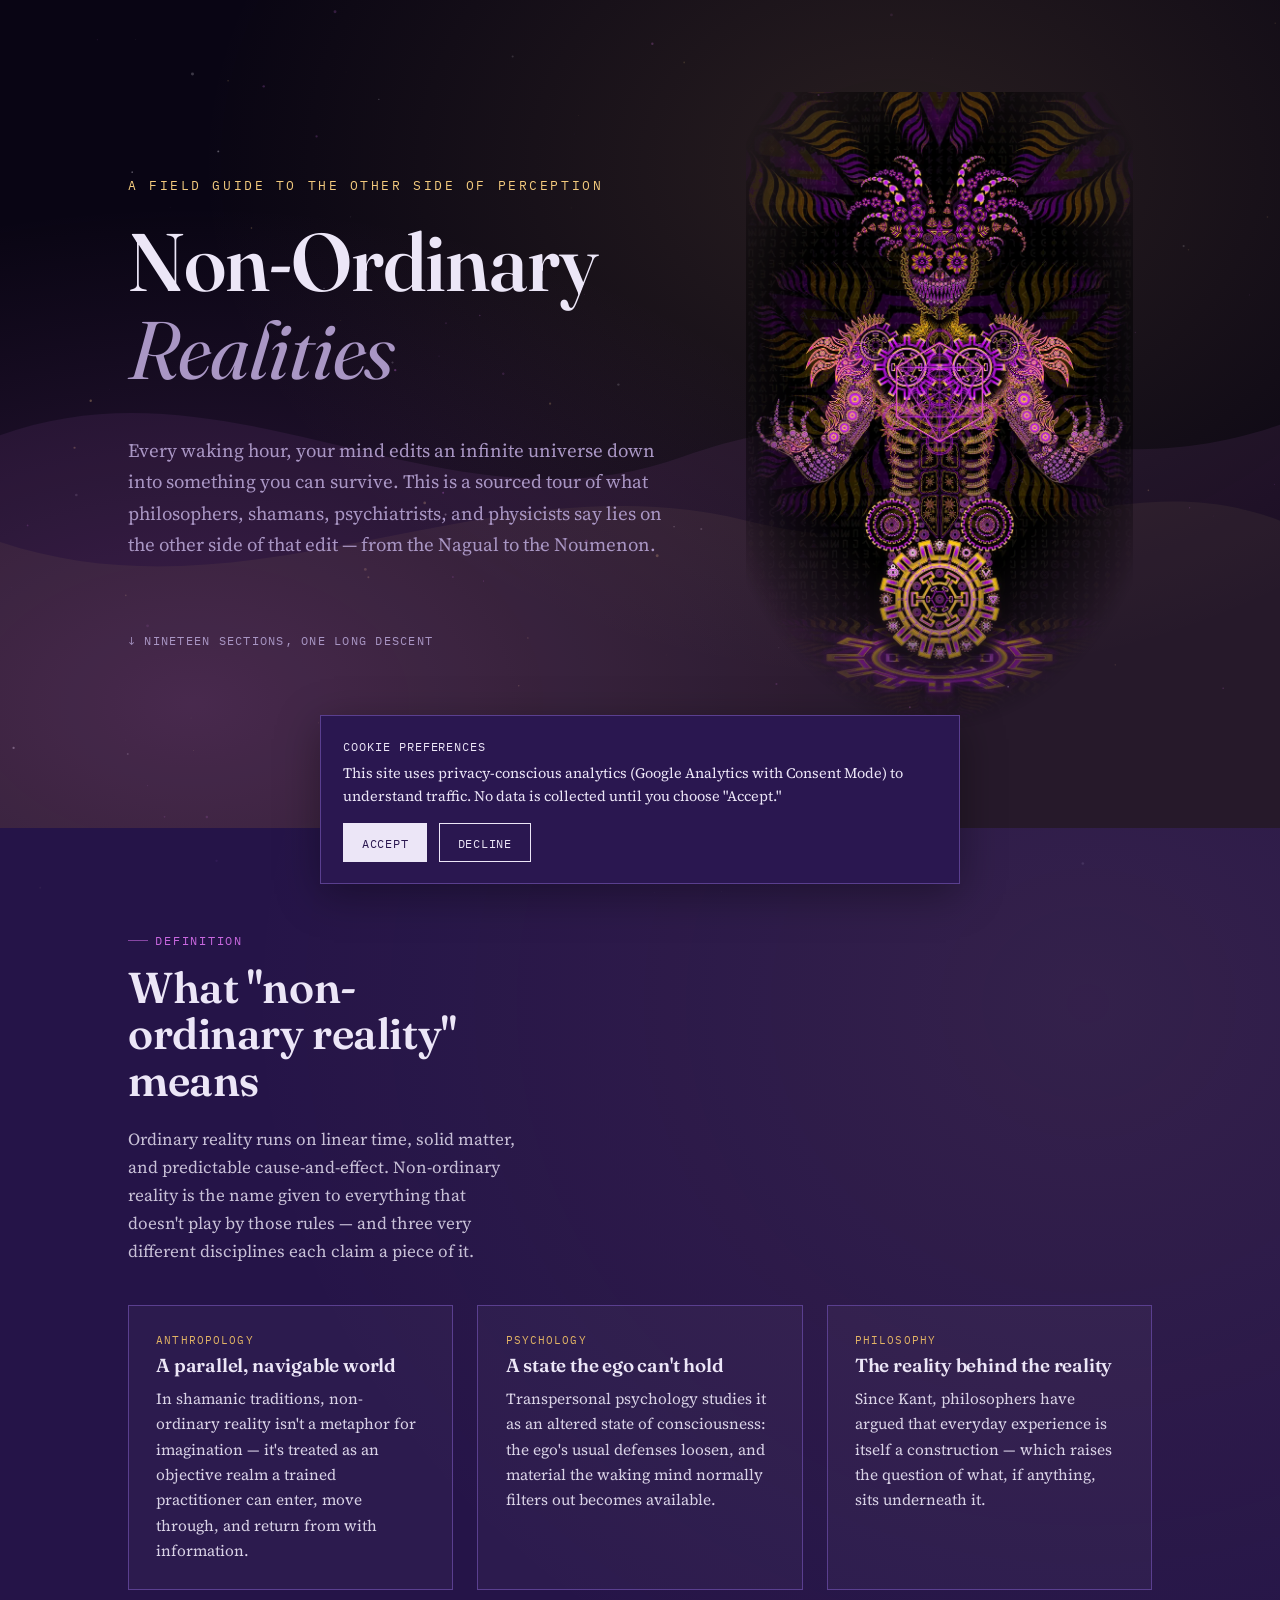
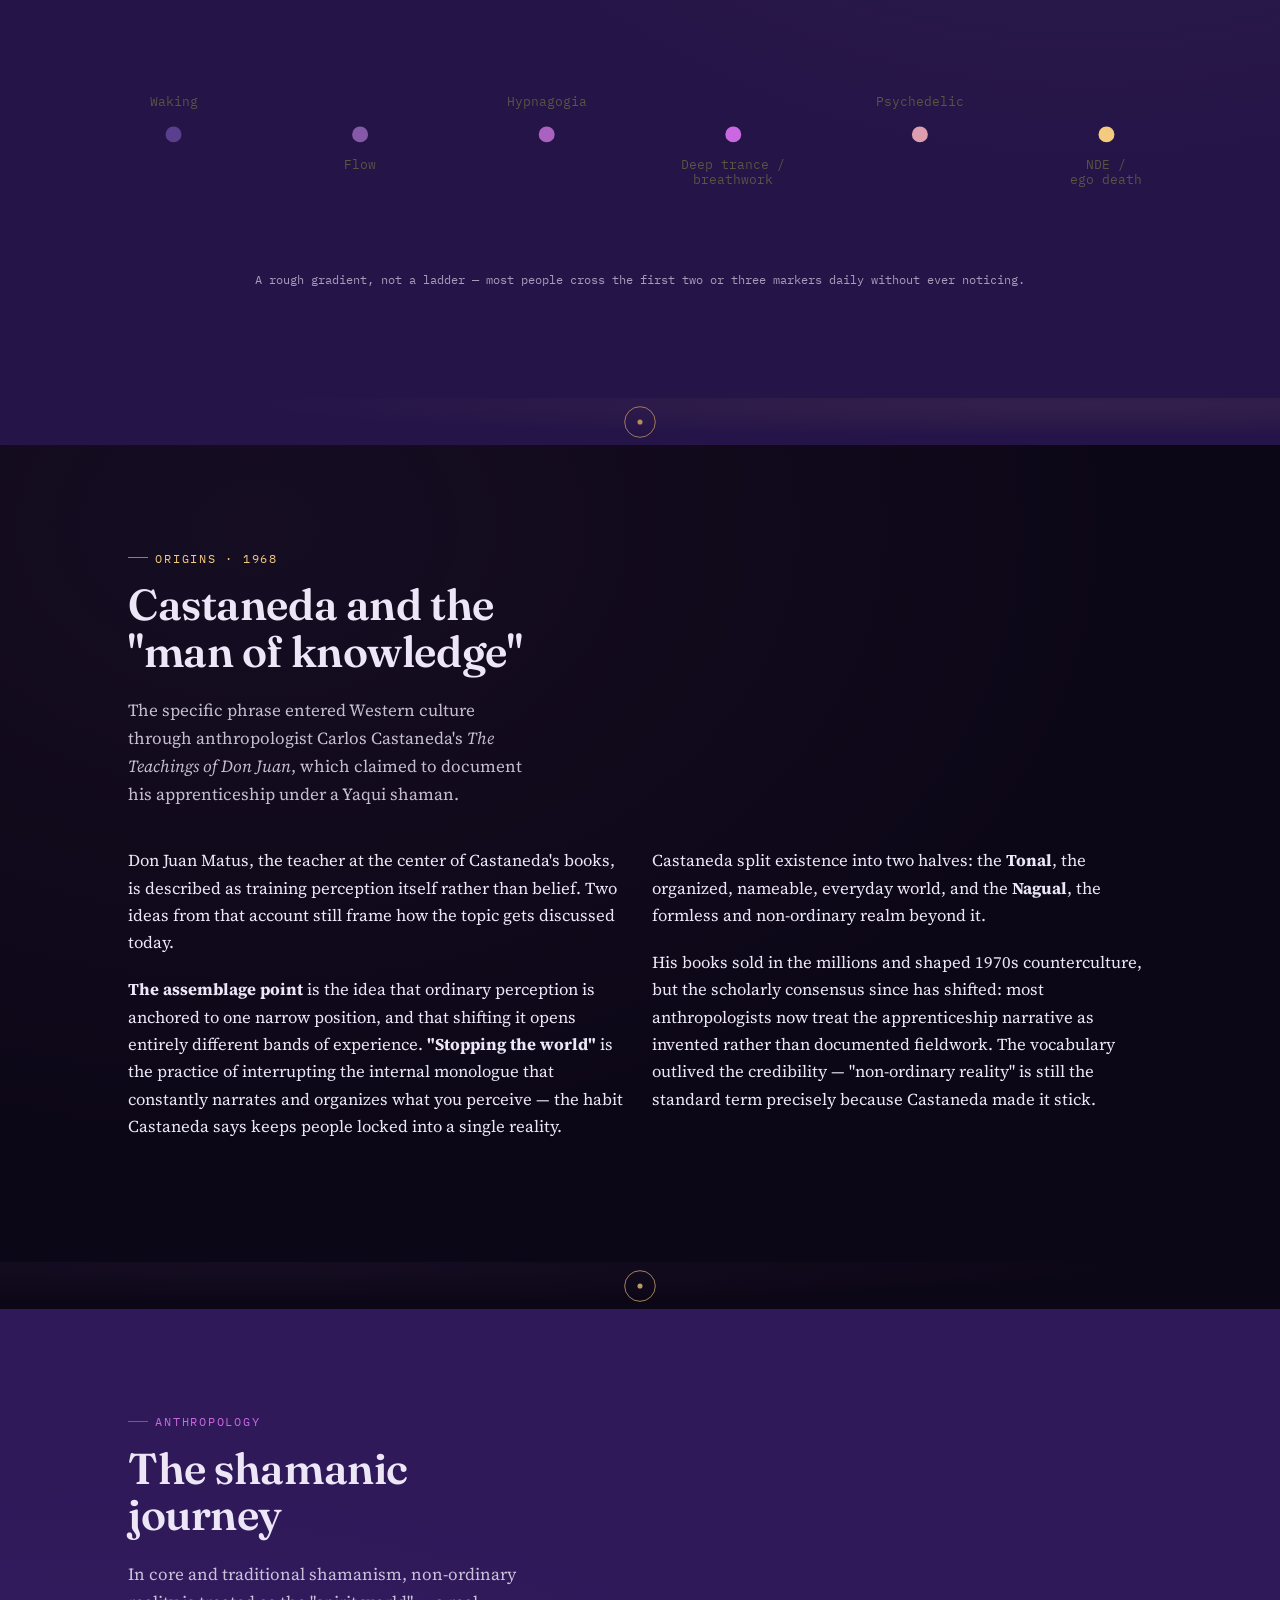
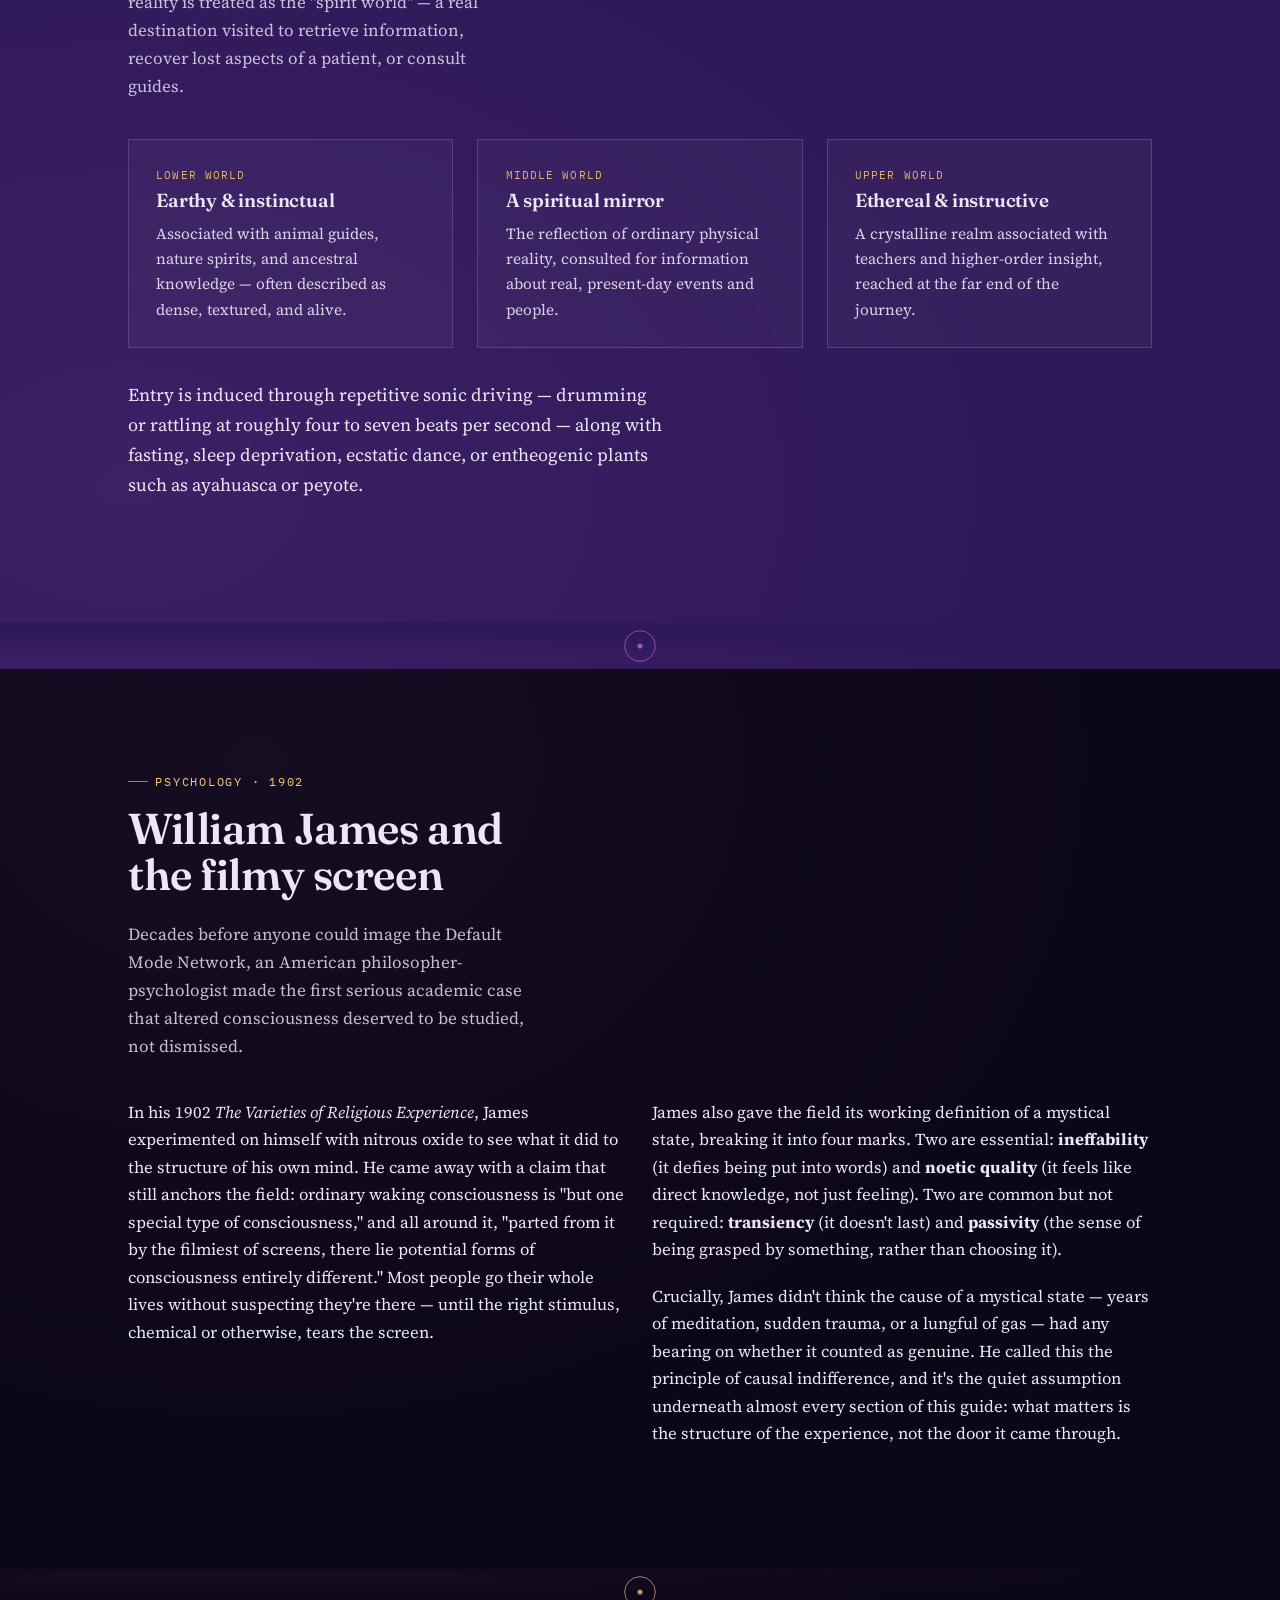
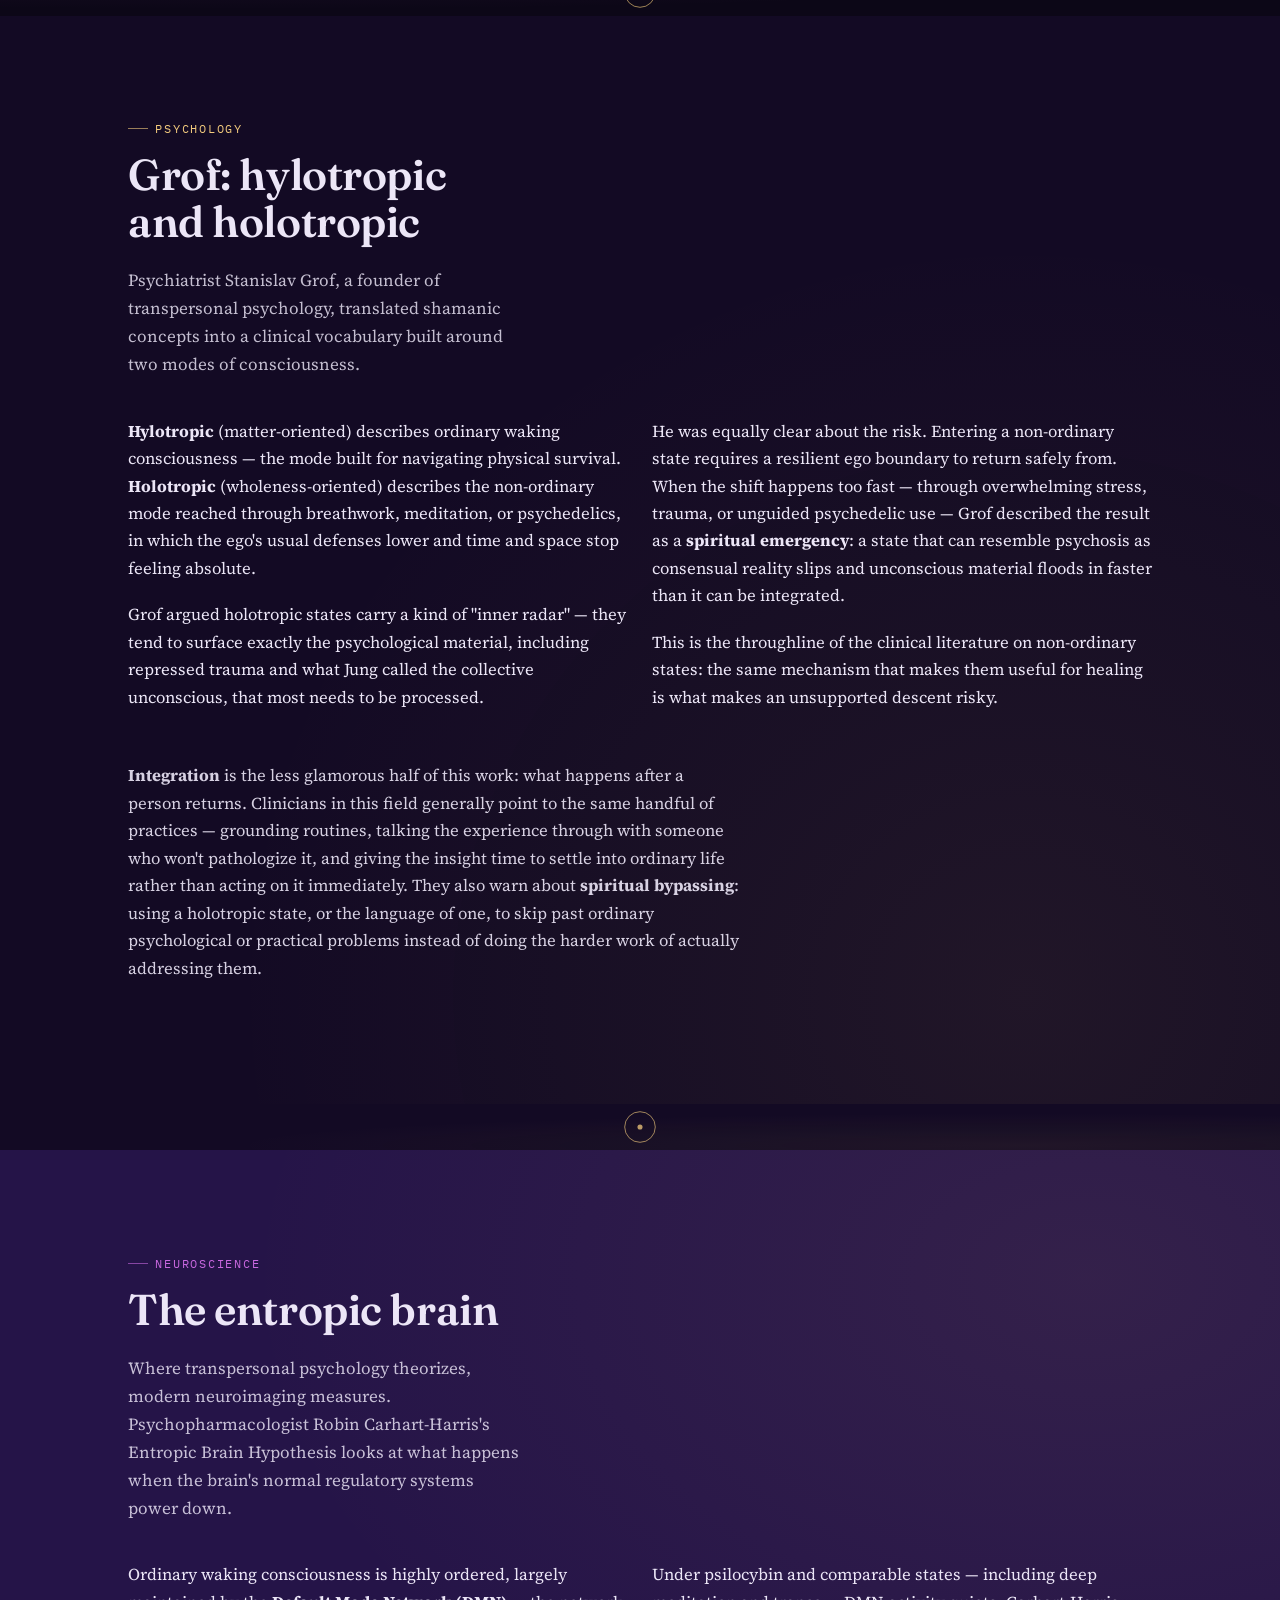
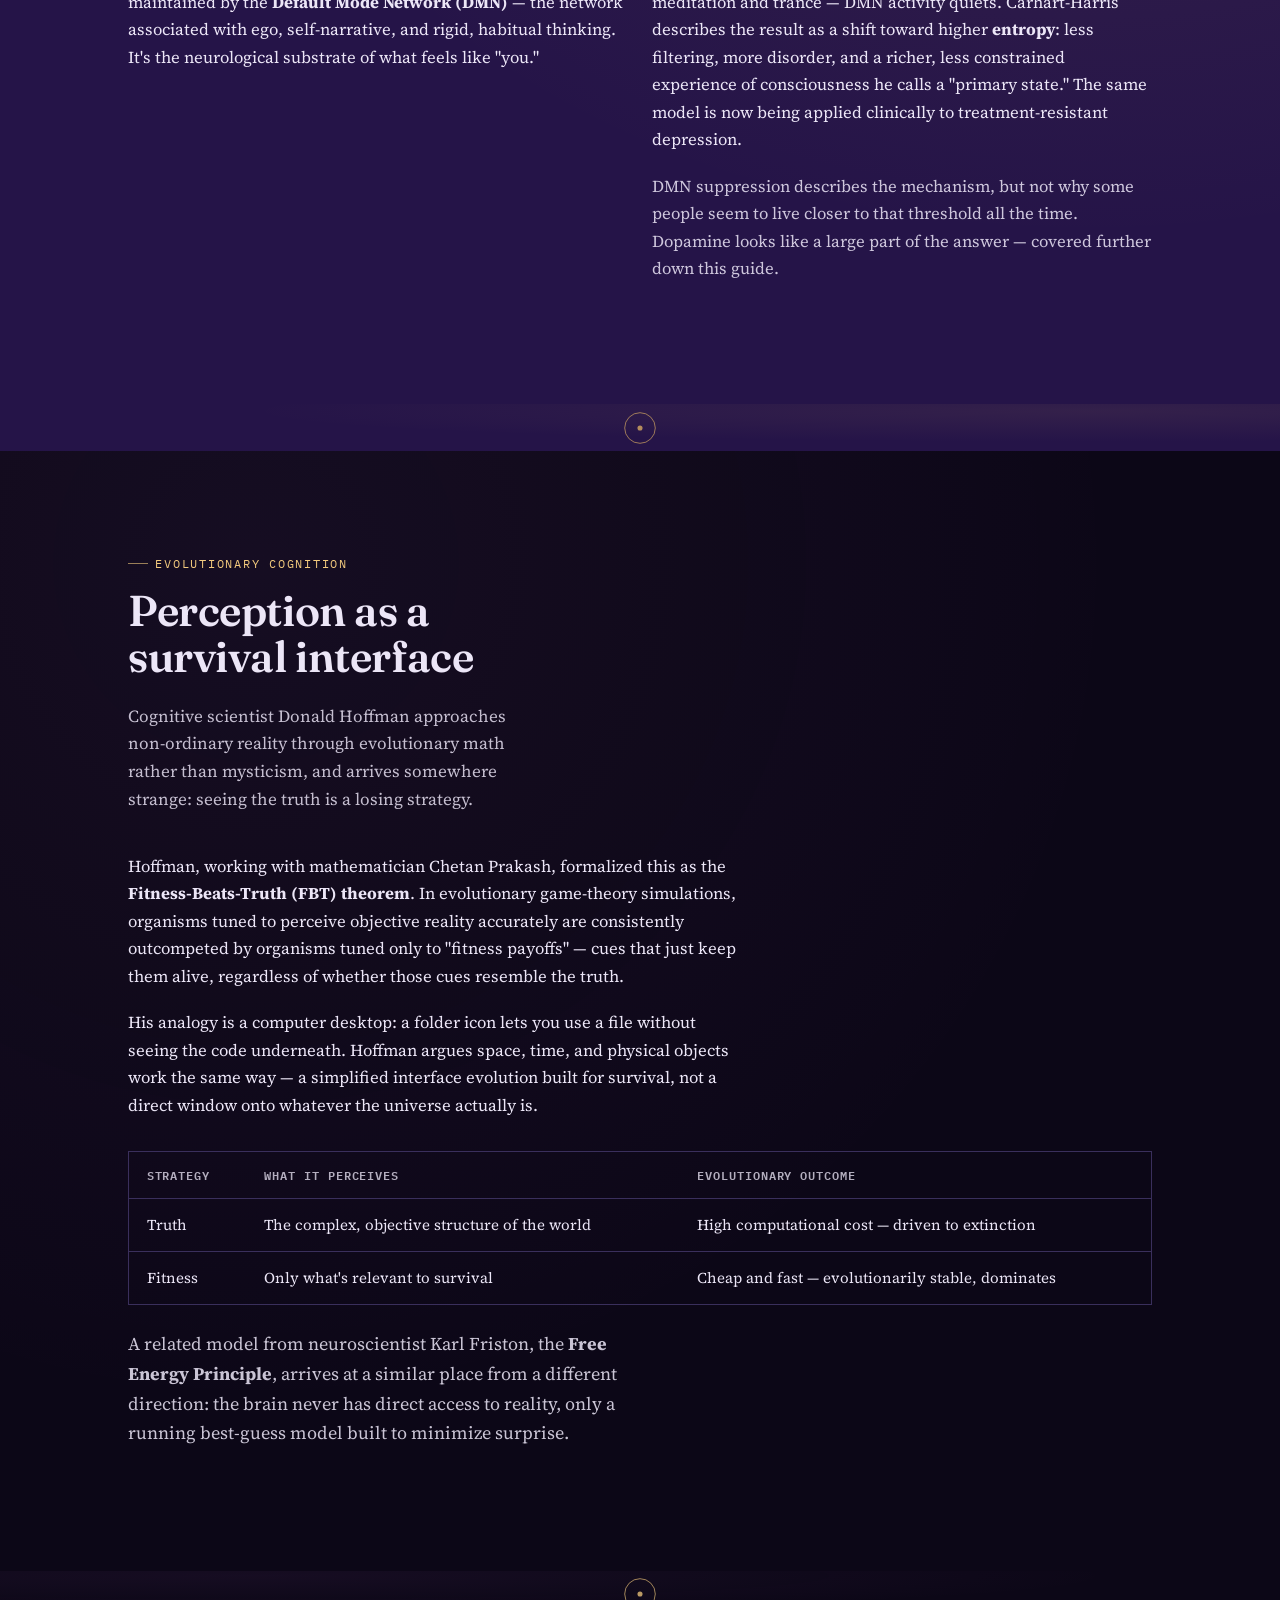
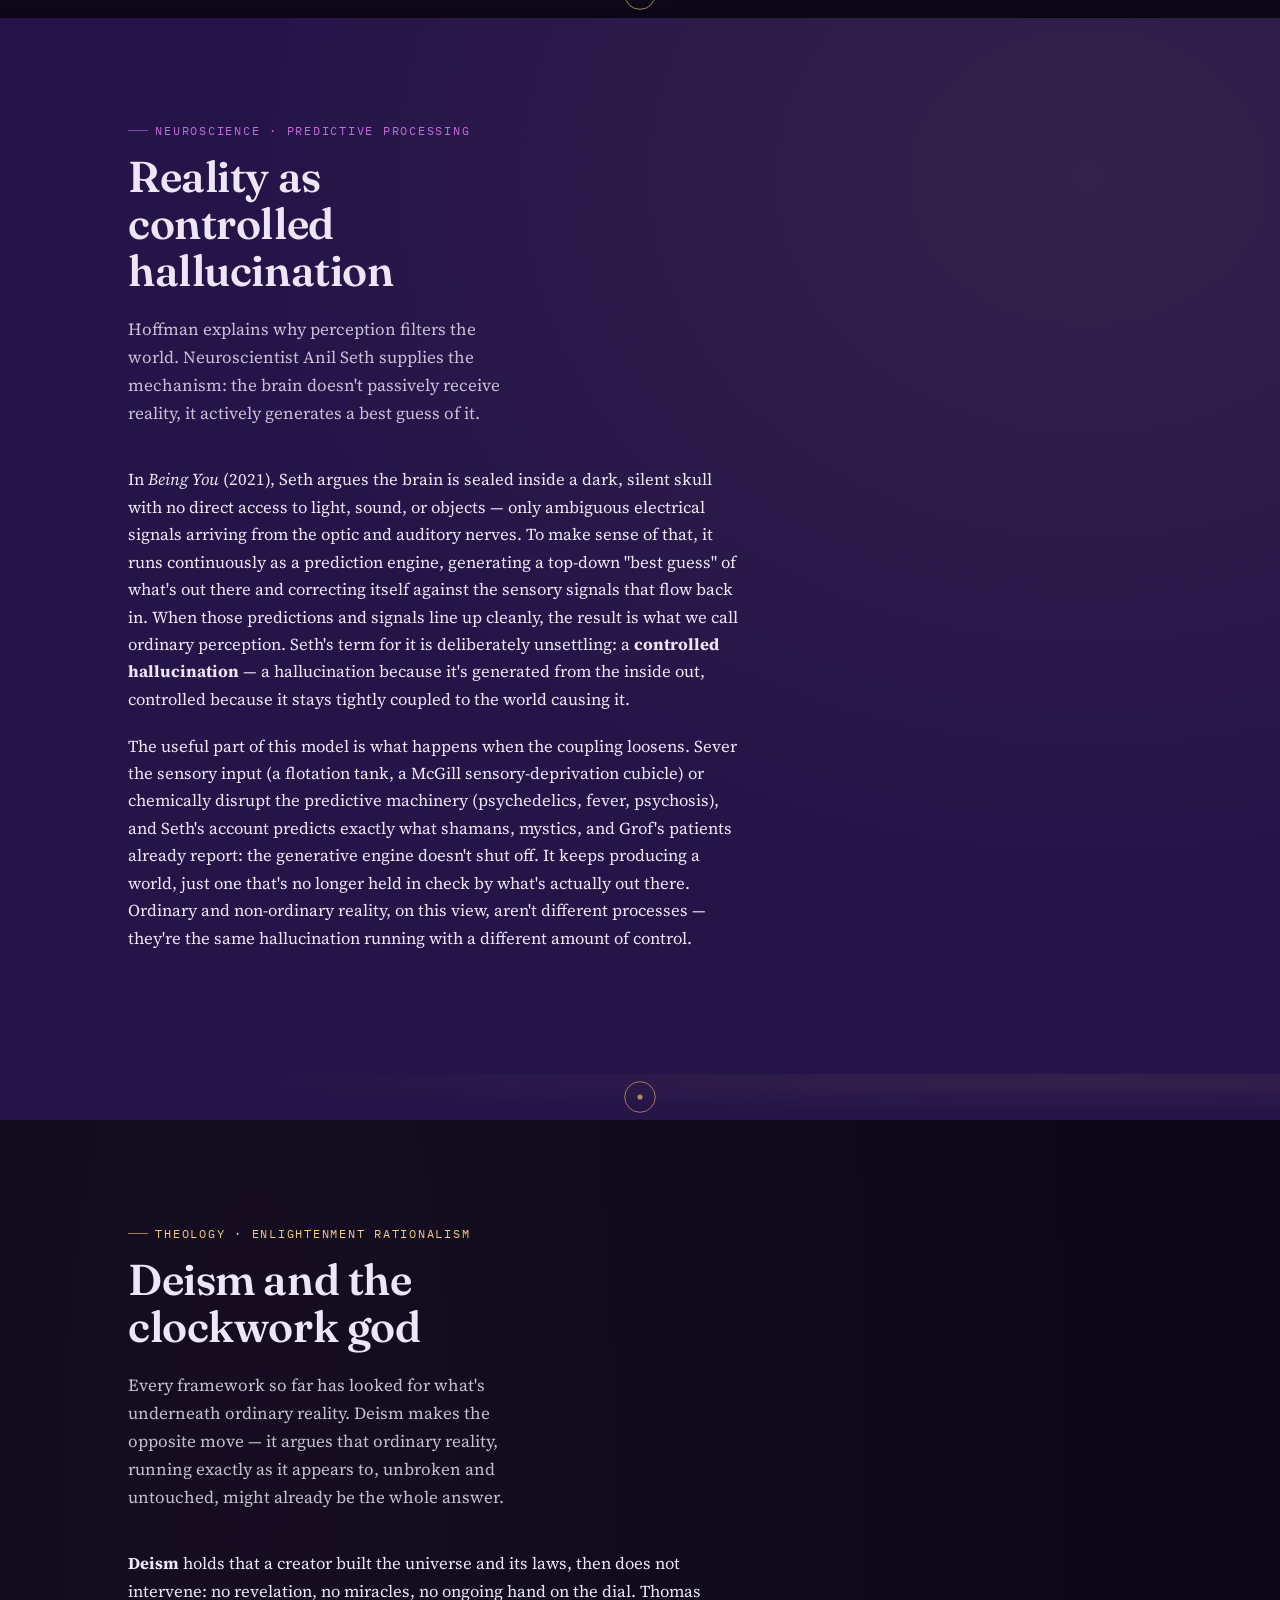
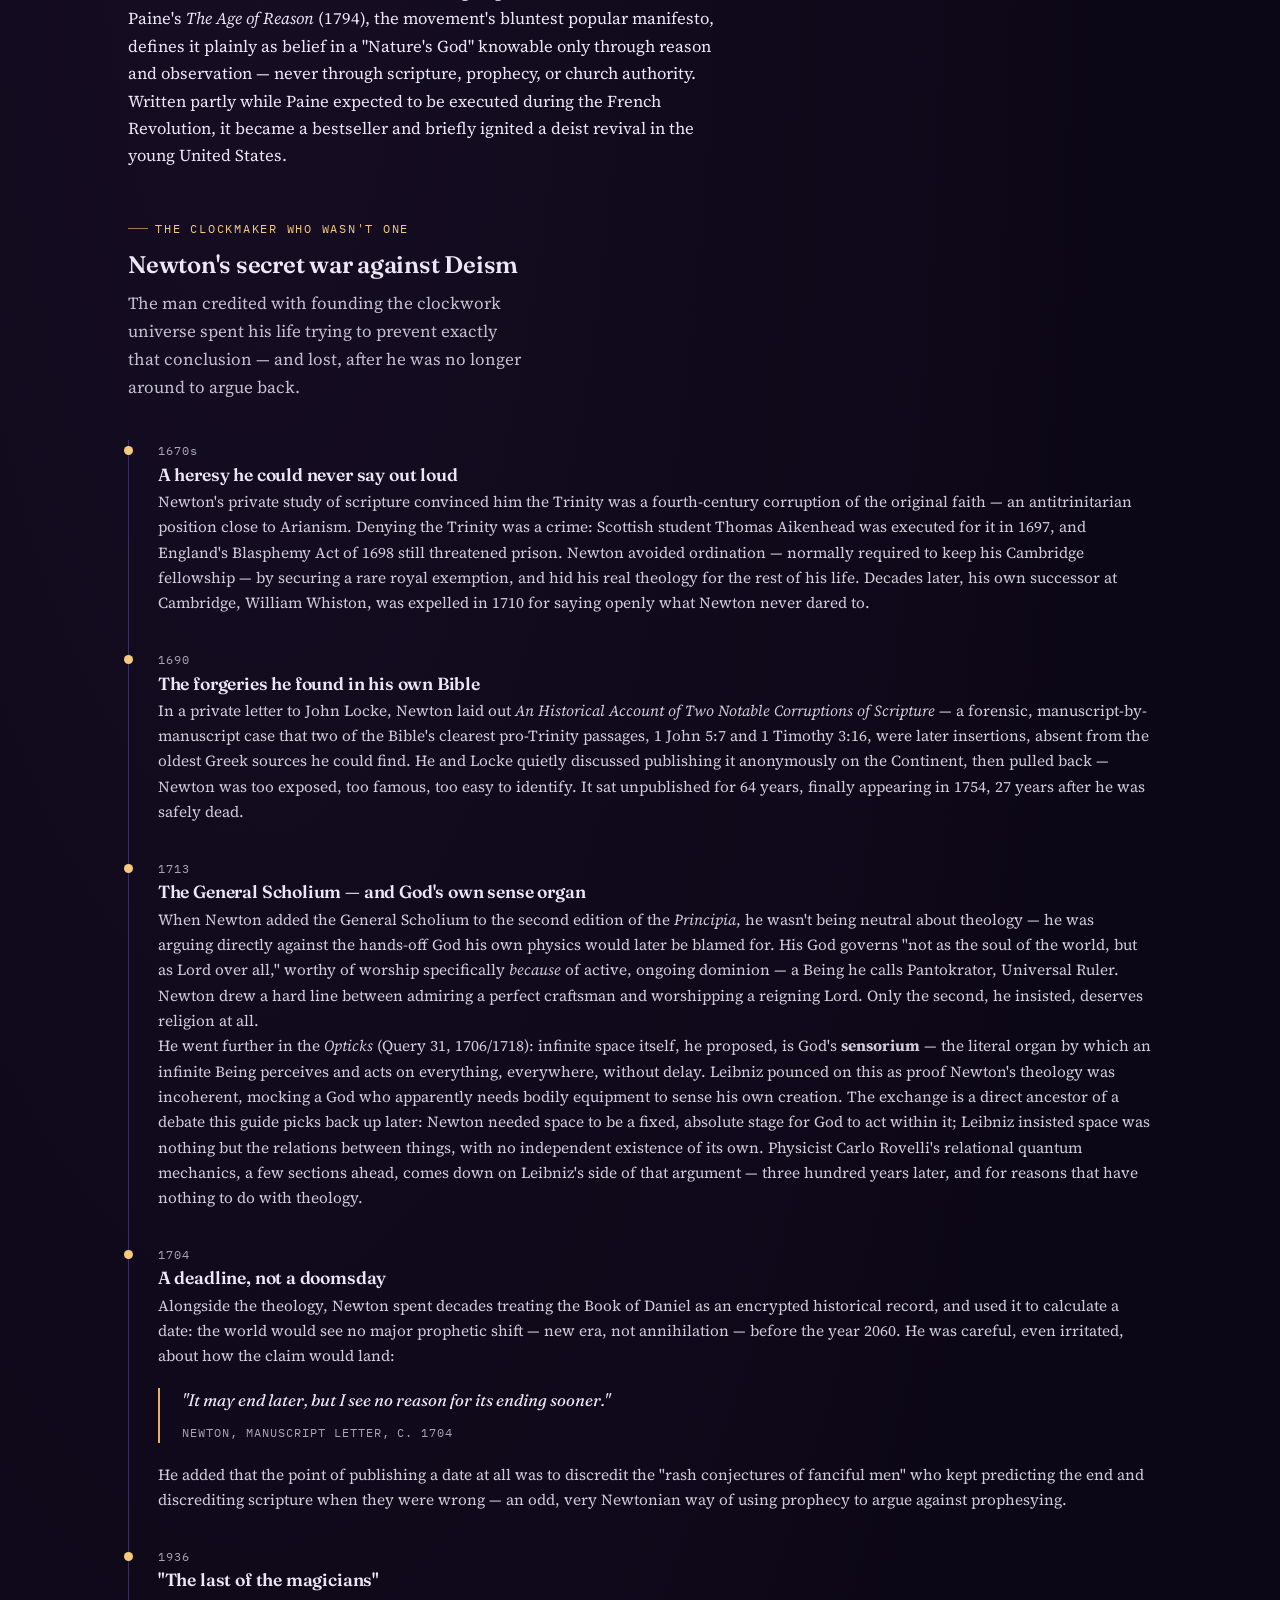
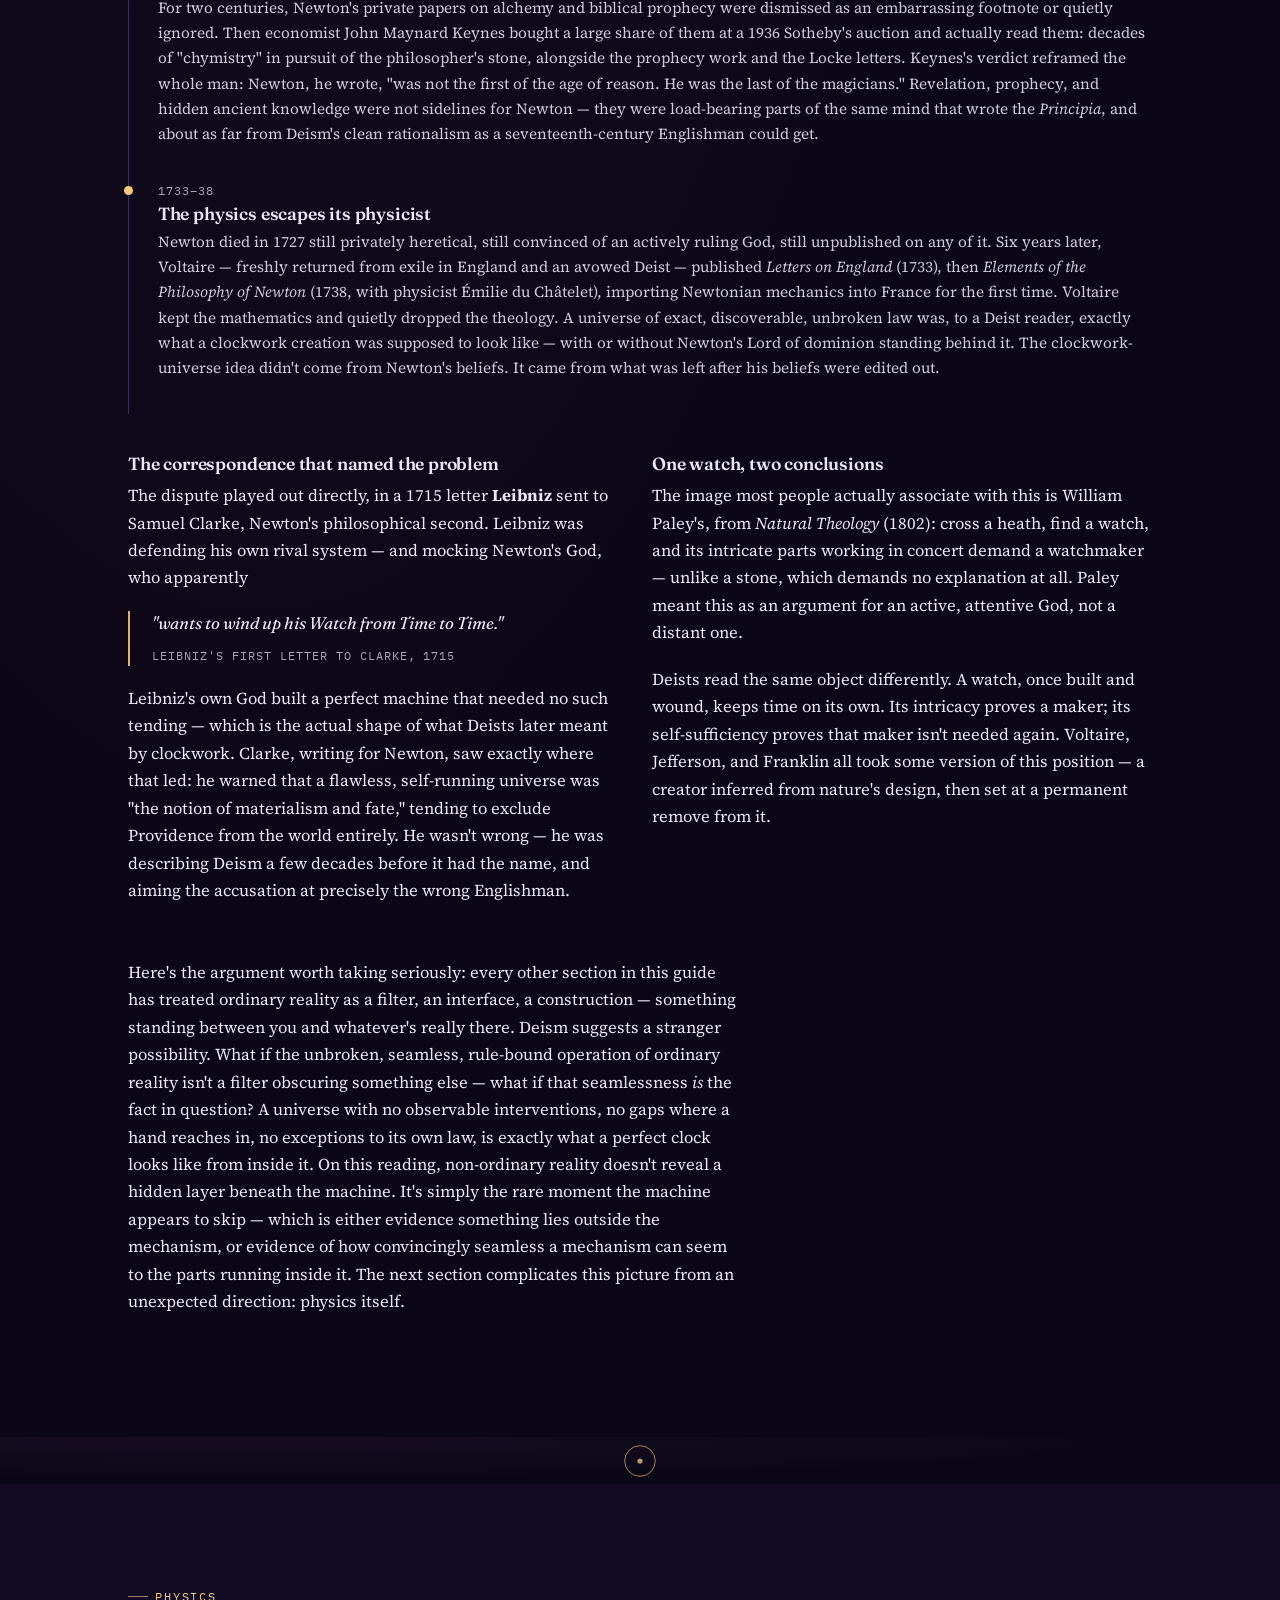
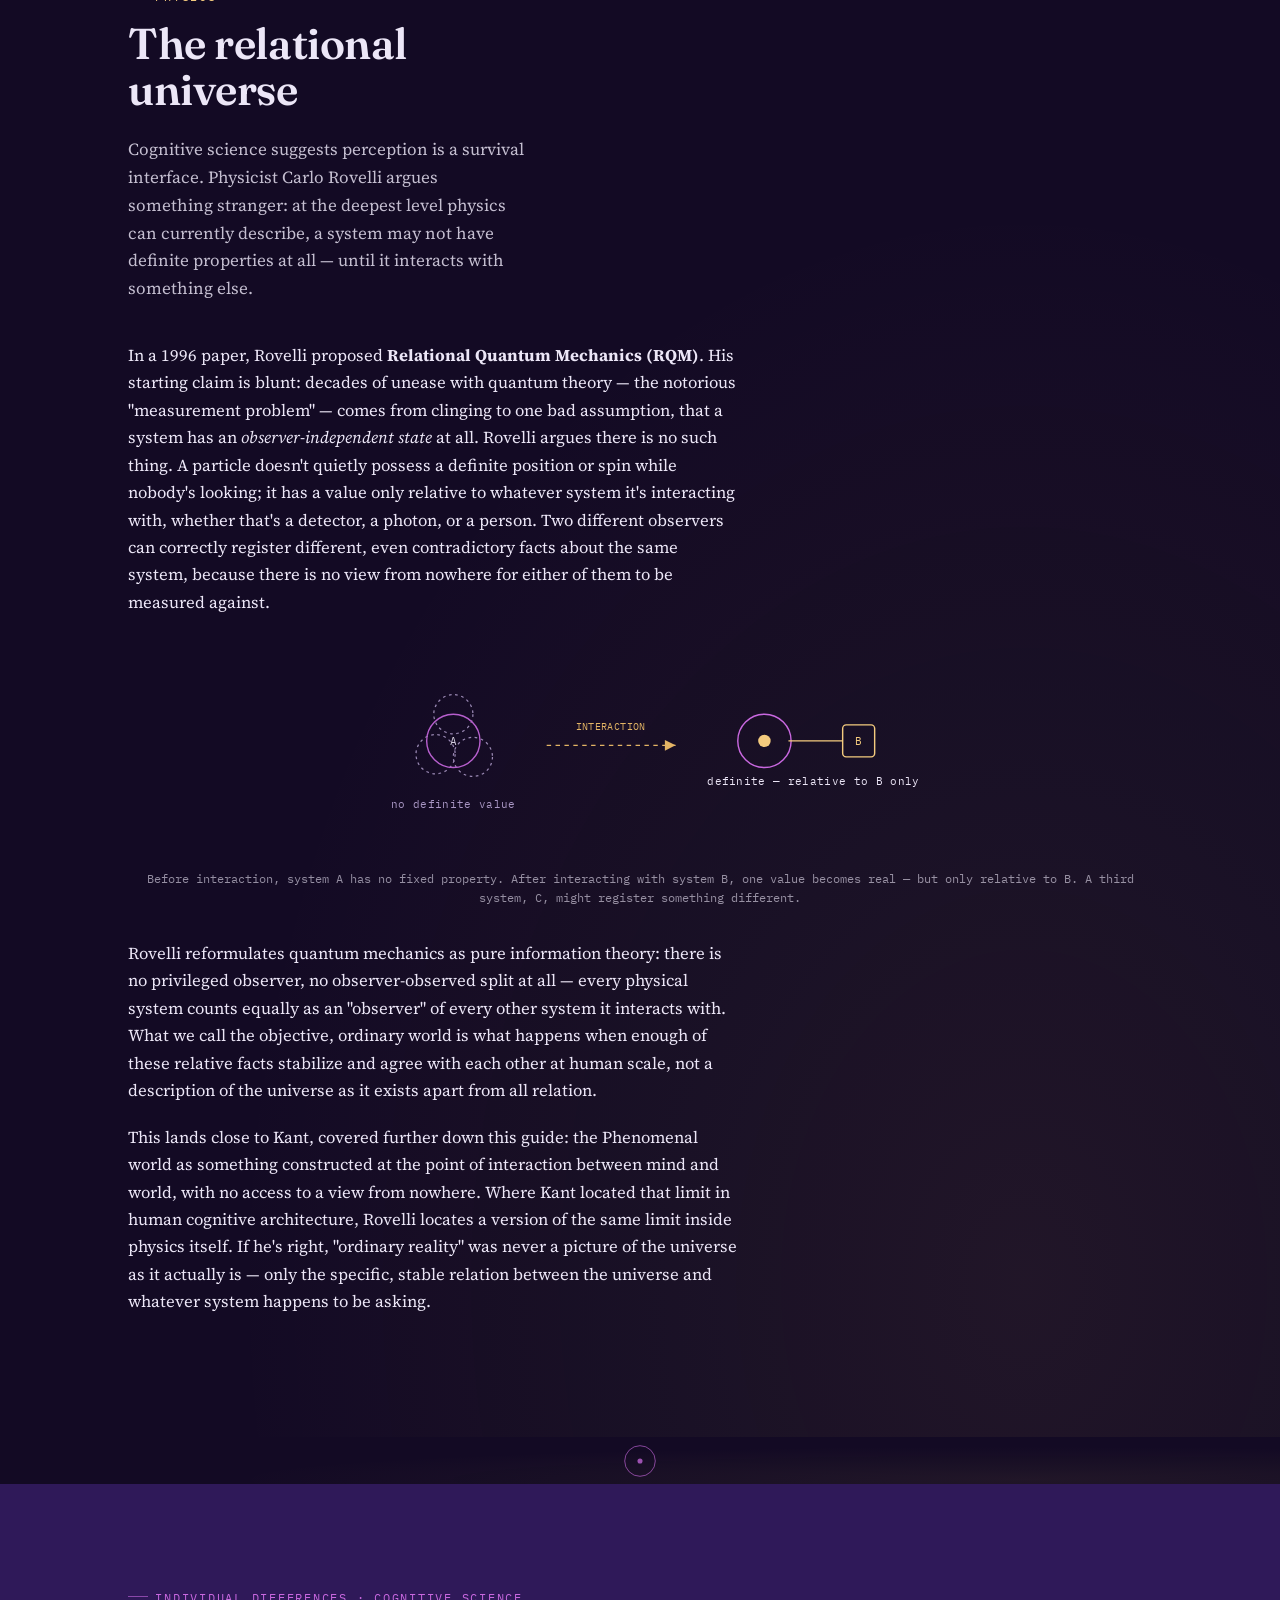
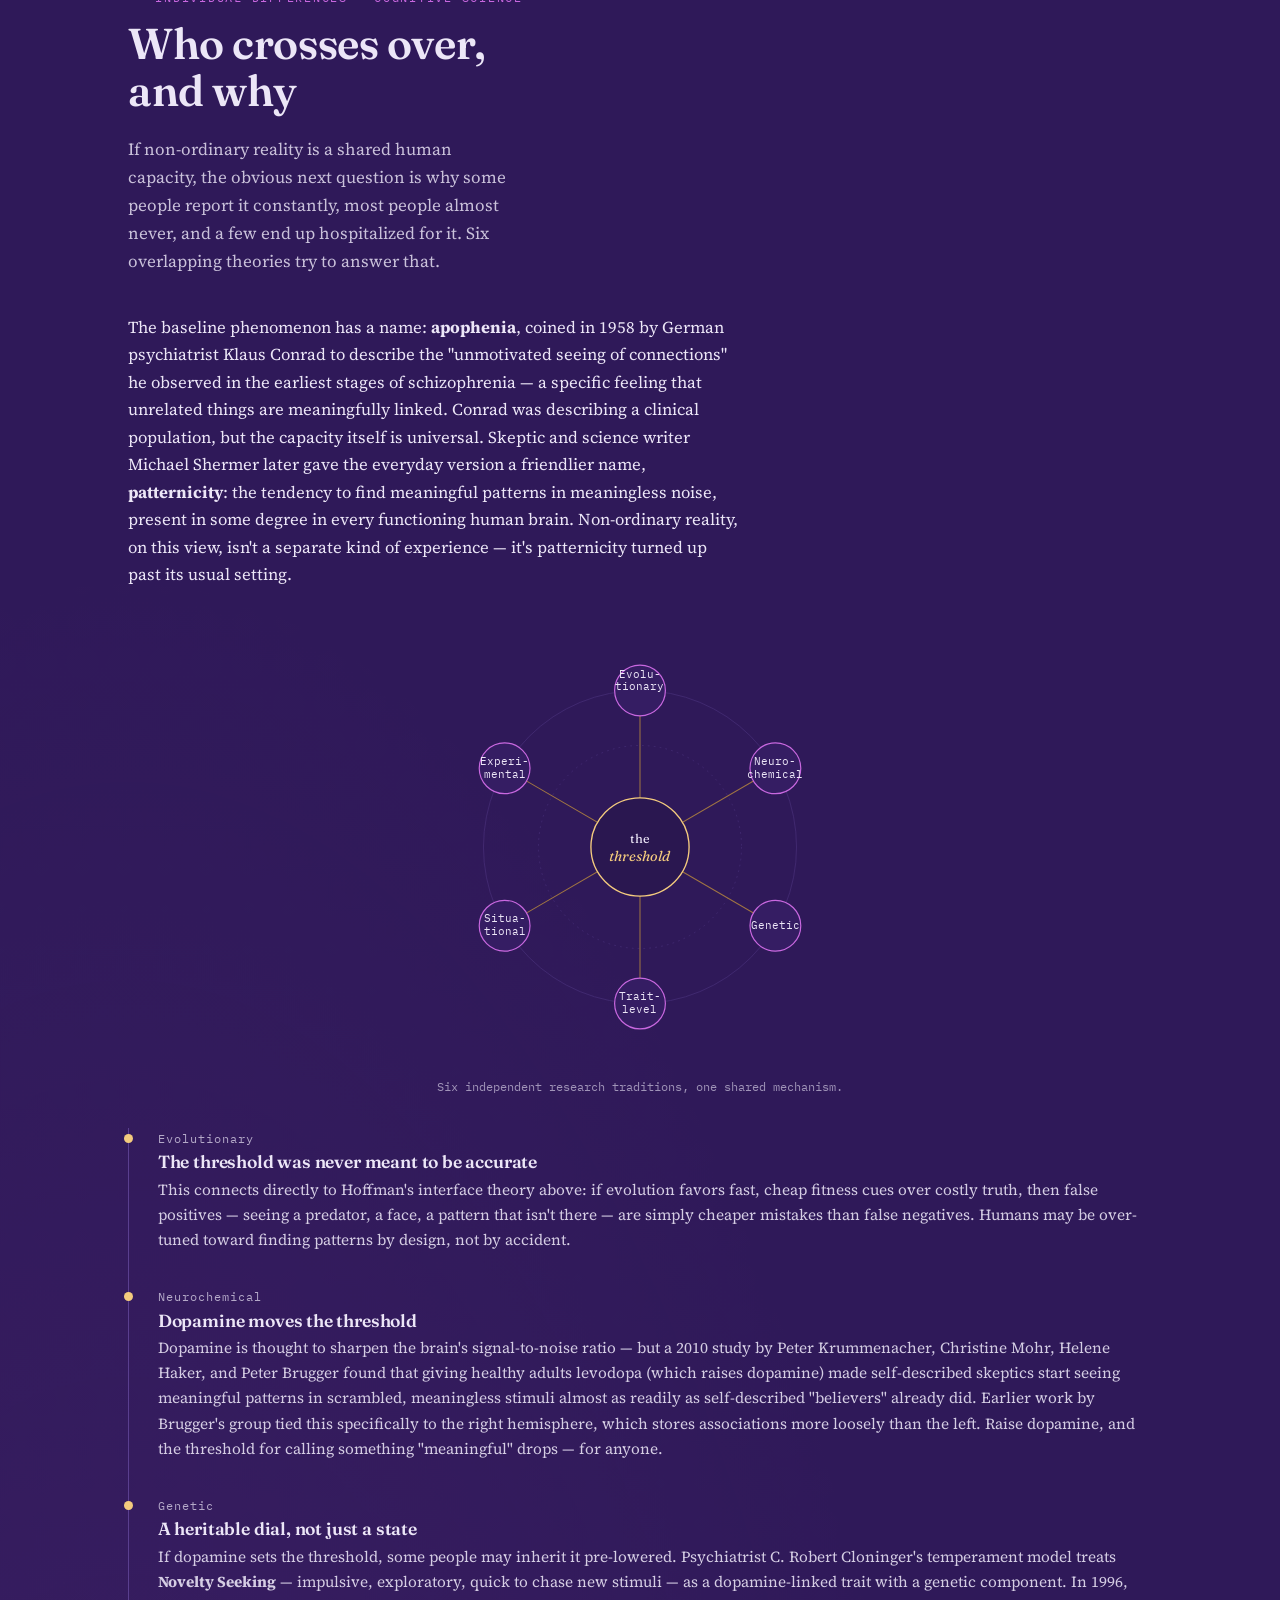
==== commit 207c4a47: "Add files via upload" ====
--- a/index.html
+++ b/index.html
@@ -24,14 +24,14 @@
 <meta charset="UTF-8">
 <meta name="viewport" content="width=device-width, initial-scale=1.0">
 <title>Non-Ordinary Realities — A Field Guide to the Other Side of Perception</title>
-<meta name="description" content="Non-Ordinary Realities: a sourced field guide to consciousness beyond the ordinary — William James, shamanic journeying, Anil Seth's controlled hallucination, Newton's secret heresy and the clockwork god, Rovelli's relational quantum mechanics, DMT entity encounters, near-death experience, Kant's Noumenon, Yggdrasil, and Western esoteric traditions.">
+<meta name="description" content="Non-Ordinary Realities: a sourced field guide to consciousness beyond the ordinary — Plato's Cave, Gnosticism's Demiurge, Julian Jaynes's bicameral mind, William James, Newton's clockwork god, Rovelli's relational quantum mechanics, DMT entities, near-death experience, Kant's Noumenon, and Yggdrasil.">
 <meta name="robots" content="index, follow">
 <link rel="canonical" href="https://sauerninja.github.io/Non-Ordinary-Realities/">
 
 <!-- Open Graph -->
 <meta property="og:type" content="article">
 <meta property="og:title" content="Non-Ordinary Realities — A Field Guide to the Other Side of Perception">
-<meta property="og:description" content="Non-Ordinary Realities: a sourced field guide to consciousness beyond the ordinary — William James, shamanic journeying, Anil Seth's controlled hallucination, Newton's secret heresy and the clockwork god, Rovelli's relational quantum mechanics, DMT entity encounters, near-death experience, Kant's Noumenon, Yggdrasil, and Western esoteric traditions.">
+<meta property="og:description" content="Non-Ordinary Realities: a sourced field guide to consciousness beyond the ordinary — Plato's Cave, Gnosticism's Demiurge, Julian Jaynes's bicameral mind, William James, Newton's clockwork god, Rovelli's relational quantum mechanics, DMT entities, near-death experience, Kant's Noumenon, and Yggdrasil.">
 <meta property="og:url" content="https://sauerninja.github.io/Non-Ordinary-Realities/">
 <meta property="og:site_name" content="Non-Ordinary Realities">
 <meta property="og:image" content="https://sauerninja.github.io/Non-Ordinary-Realities/assets/og-image.jpg">
@@ -42,7 +42,7 @@
 <!-- Twitter -->
 <meta name="twitter:card" content="summary_large_image">
 <meta name="twitter:title" content="Non-Ordinary Realities — A Field Guide to the Other Side of Perception">
-<meta name="twitter:description" content="Non-Ordinary Realities: a sourced field guide to consciousness beyond the ordinary — William James, shamanic journeying, Anil Seth's controlled hallucination, Newton's secret heresy and the clockwork god, Rovelli's relational quantum mechanics, DMT entity encounters, near-death experience, Kant's Noumenon, Yggdrasil, and Western esoteric traditions.">
+<meta name="twitter:description" content="Non-Ordinary Realities: a sourced field guide to consciousness beyond the ordinary — Plato's Cave, Gnosticism's Demiurge, Julian Jaynes's bicameral mind, William James, Newton's clockwork god, Rovelli's relational quantum mechanics, DMT entities, near-death experience, Kant's Noumenon, and Yggdrasil.">
 <meta name="twitter:image" content="https://sauerninja.github.io/Non-Ordinary-Realities/assets/og-image.jpg">
 
 <!-- Favicons -->
@@ -66,7 +66,7 @@
   "@context": "https://schema.org",
   "@type": "Article",
   "headline": "Non-Ordinary Realities — A Field Guide to the Other Side of Perception",
-  "description": "Non-Ordinary Realities: a sourced field guide to consciousness beyond the ordinary — William James, shamanic journeying, Anil Seth's controlled hallucination, Newton's secret heresy and the clockwork god, Rovelli's relational quantum mechanics, DMT entity encounters, near-death experience, Kant's Noumenon, Yggdrasil, and Western esoteric traditions.",
+  "description": "Non-Ordinary Realities: a sourced field guide to consciousness beyond the ordinary — Plato's Cave, Gnosticism's Demiurge, Julian Jaynes's bicameral mind, William James, Newton's clockwork god, Rovelli's relational quantum mechanics, DMT entities, near-death experience, Kant's Noumenon, and Yggdrasil.",
   "url": "https://sauerninja.github.io/Non-Ordinary-Realities/",
   "mainEntityOfPage": "https://sauerninja.github.io/Non-Ordinary-Realities/",
   "image": "https://sauerninja.github.io/Non-Ordinary-Realities/assets/og-image.jpg",
@@ -171,6 +171,30 @@
     },
     {
       "@type": "Question",
+      "name": "What is Julian Jaynes's bicameral mind theory?",
+      "acceptedAnswer": {
+        "@type": "Answer",
+        "text": "In The Origin of Consciousness in the Breakdown of the Bicameral Mind (1976), psychologist Julian Jaynes argued that introspective self-aware consciousness is a relatively recent cultural development, not a biological given. Before roughly 1200 BCE, he proposed, humans operated 'bicamerally': one brain hemisphere generated auditory hallucinations experienced as the commands of gods, and the other simply obeyed, with no interior deliberation. The theory is controversial and not accepted in its strong form by most researchers, but it remains taken seriously as a provocative account of the origins of self-awareness."
+      }
+    },
+    {
+      "@type": "Question",
+      "name": "What is Plato's Allegory of the Cave?",
+      "acceptedAnswer": {
+        "@type": "Answer",
+        "text": "In Book VII of The Republic (c. 380 BCE), Plato describes prisoners chained in a cave since childhood, able to see only shadows cast on a wall by objects passed in front of a fire behind them. They mistake the shadows for the whole of reality. One prisoner is freed and, after a painful ascent, sees the real world outside and finally the sun itself, which Plato identifies with the Form of the Good. It is the earliest and most influential account of ordinary reality as an inferior copy of something truer, and a direct ancestor of Kant's Phenomenal and Noumenal worlds."
+      }
+    },
+    {
+      "@type": "Question",
+      "name": "Who was the Gnostic Demiurge?",
+      "acceptedAnswer": {
+        "@type": "Answer",
+        "text": "In Gnostic cosmology, preserved mainly in the Nag Hammadi texts rediscovered in 1945, the material universe was not created by the true, unknowable God but by a flawed, ignorant lesser being called the Demiurge, born from the fall of a divine figure named Sophia. The Demiurge believes himself the only god and traps sparks of divine light inside human beings. Salvation comes not through faith or ritual but through gnosis, direct experiential knowledge of one's true divine origin."
+      }
+    },
+    {
+      "@type": "Question",
       "name": "Why do people report encountering entities during non-ordinary states?",
       "acceptedAnswer": {
         "@type": "Answer",
@@ -196,10 +220,14 @@
   ]
 }
 </script>
+
+<link rel="preload" as="image" href="assets/jester.webp" type="image/webp">
 </head>
 <body>
 
 <canvas id="starfield" aria-hidden="true"></canvas>
+
+<div id="progress-bar" aria-hidden="true"><div id="progress-fill"></div></div>
 
 <a class="skip-link" href="#main">Skip to content</a>
 
@@ -212,8 +240,11 @@
     <a href="#deism">Deism</a>
     <a href="#quantum">Quantum</a>
     <a href="#threshold">Threshold</a>
+    <a href="#jaynes">Jaynes</a>
+    <a href="#plato">Plato</a>
     <a href="#kant">Kant</a>
     <a href="#esoteric">Esoteric</a>
+    <a href="#gnosticism">Gnosticism</a>
     <a href="#entities">Entities</a>
     <a href="#nde">NDE</a>
     <a href="#yggdrasil">Yggdrasil</a>
@@ -550,14 +581,30 @@
         <p>Newton's private study of scripture convinced him the Trinity was a fourth-century corruption of the original faith — an antitrinitarian position close to Arianism. Denying the Trinity was a crime: Scottish student Thomas Aikenhead was executed for it in 1697, and England's Blasphemy Act of 1698 still threatened prison. Newton avoided ordination — normally required to keep his Cambridge fellowship — by securing a rare royal exemption, and hid his real theology for the rest of his life. Decades later, his own successor at Cambridge, William Whiston, was expelled in 1710 for saying openly what Newton never dared to.</p>
       </li>
       <li>
+        <span class="yr">1690</span>
+        <h4>The forgeries he found in his own Bible</h4>
+        <p>In a private letter to John Locke, Newton laid out <em>An Historical Account of Two Notable Corruptions of Scripture</em> — a forensic, manuscript-by-manuscript case that two of the Bible's clearest pro-Trinity passages, 1 John 5:7 and 1 Timothy 3:16, were later insertions, absent from the oldest Greek sources he could find. He and Locke quietly discussed publishing it anonymously on the Continent, then pulled back — Newton was too exposed, too famous, too easy to identify. It sat unpublished for 64 years, finally appearing in 1754, 27 years after he was safely dead.</p>
+      </li>
+      <li>
         <span class="yr">1713</span>
-        <h4>The General Scholium — Newton's anti-deist manifesto</h4>
+        <h4>The General Scholium — and God's own sense organ</h4>
         <p>When Newton added the General Scholium to the second edition of the <em>Principia</em>, he wasn't being neutral about theology — he was arguing directly against the hands-off God his own physics would later be blamed for. His God governs "not as the soul of the world, but as Lord over all," worthy of worship specifically <em>because</em> of active, ongoing dominion — a Being he calls Pantokrator, Universal Ruler. Newton drew a hard line between admiring a perfect craftsman and worshipping a reigning Lord. Only the second, he insisted, deserves religion at all.</p>
+        <p>He went further in the <em>Opticks</em> (Query 31, 1706/1718): infinite space itself, he proposed, is God's <strong>sensorium</strong> — the literal organ by which an infinite Being perceives and acts on everything, everywhere, without delay. Leibniz pounced on this as proof Newton's theology was incoherent, mocking a God who apparently needs bodily equipment to sense his own creation. The exchange is a direct ancestor of a debate this guide picks back up later: Newton needed space to be a fixed, absolute stage for God to act within it; Leibniz insisted space was nothing but the relations between things, with no independent existence of its own. Physicist Carlo Rovelli's relational quantum mechanics, a few sections ahead, comes down on Leibniz's side of that argument — three hundred years later, and for reasons that have nothing to do with theology.</p>
+      </li>
+      <li>
+        <span class="yr">1704</span>
+        <h4>A deadline, not a doomsday</h4>
+        <p>Alongside the theology, Newton spent decades treating the Book of Daniel as an encrypted historical record, and used it to calculate a date: the world would see no major prophetic shift — new era, not annihilation — before the year 2060. He was careful, even irritated, about how the claim would land:</p>
+        <blockquote style="margin:1.2rem 0; font-size:1.05rem;">
+          "It may end later, but I see no reason for its ending sooner."
+          <cite>Newton, manuscript letter, c. 1704</cite>
+        </blockquote>
+        <p>He added that the point of publishing a date at all was to discredit the "rash conjectures of fanciful men" who kept predicting the end and discrediting scripture when they were wrong — an odd, very Newtonian way of using prophecy to argue against prophesying.</p>
       </li>
       <li>
         <span class="yr">1936</span>
         <h4>"The last of the magicians"</h4>
-        <p>For two centuries, Newton's private papers on alchemy and biblical prophecy were dismissed as an embarrassing footnote or quietly ignored. Then economist John Maynard Keynes bought a large share of them at a 1936 Sotheby's auction and actually read them: decades of "chymistry" in pursuit of the philosopher's stone, and years spent decoding the Books of Daniel and Revelation to reconstruct a lost, corrupted ancient wisdom. Keynes's verdict reframed the whole man: Newton, he wrote, "was not the first of the age of reason. He was the last of the magicians." Revelation, prophecy, and hidden ancient knowledge were not sidelines for Newton — they were load-bearing parts of the same mind that wrote the <em>Principia</em>, and about as far from Deism's clean rationalism as a seventeenth-century Englishman could get.</p>
+        <p>For two centuries, Newton's private papers on alchemy and biblical prophecy were dismissed as an embarrassing footnote or quietly ignored. Then economist John Maynard Keynes bought a large share of them at a 1936 Sotheby's auction and actually read them: decades of "chymistry" in pursuit of the philosopher's stone, alongside the prophecy work and the Locke letters. Keynes's verdict reframed the whole man: Newton, he wrote, "was not the first of the age of reason. He was the last of the magicians." Revelation, prophecy, and hidden ancient knowledge were not sidelines for Newton — they were load-bearing parts of the same mind that wrote the <em>Principia</em>, and about as far from Deism's clean rationalism as a seventeenth-century Englishman could get.</p>
       </li>
       <li>
         <span class="yr">1733–38</span>
@@ -760,6 +807,61 @@
 </div>
 
 <!-- ============================================================
+     SECTION: Julian Jaynes — the bicameral mind
+     ============================================================ -->
+<section class="reg-ink-2" id="jaynes">
+  <div class="container">
+    <div class="sec-head">
+      <p class="eyebrow">Psychohistory · 1976</p>
+      <h2>The bicameral mind</h2>
+      <p class="sec-dek">The Threshold section asked why some individuals today cross into non-ordinary reality more easily than others. Princeton psychologist Julian Jaynes asked a far stranger version of the same question: what if, until surprisingly recently, everyone did — as a matter of course?</p>
+    </div>
+    <div class="prose measure">
+      <p>In <em>The Origin of Consciousness in the Breakdown of the Bicameral Mind</em> (1976), Jaynes argued that introspective, self-aware consciousness — the interior monologue most people assume is simply what it is to be human — is a comparatively recent cultural invention, not a biological constant. Before roughly 1200 BCE, he proposed, the human mind was <strong>bicameral</strong>: one hemisphere (he pointed to the right temporal lobe) generated auditory and visual hallucinations, experienced not as one's own thoughts but as the direct commands of gods; the other hemisphere simply obeyed. There was no deliberation, no inner "I" weighing options — just voice, then action.</p>
+      <p>His central piece of evidence is literary. The earliest layers of the <em>Iliad</em> show characters with no interior life at all — heroes act because a god audibly told them to, full stop. By the time of the <em>Odyssey</em> and the Greek tragedians, written only a few centuries later, characters deliberate, doubt, and reason with themselves in ways the earlier text never shows. Jaynes read that shift as a fossil record of the bicameral mind actually breaking down in real time — a change he linked to the collapse of Bronze Age civilizations and the spread of writing, which let commands that once had to be hallucinated be read instead.</p>
+    </div>
+    <div class="prose measure" style="margin-top:1.5rem; opacity:0.9;">
+      <p>The theory remains genuinely controversial — most researchers reject the strong claim that no one was self-aware before 1200 BCE — but it's taken seriously rather than dismissed; philosopher Daniel Dennett, skeptical of the specifics, has still defended the core thesis as worth real engagement. Two threads already in this guide sit oddly close to it: the right-hemisphere, loose-association research covered under Threshold was arrived at independently, decades later, and lands on the same hemisphere Jaynes pointed to in 1976. And what Jaynes calls a vestigial relapse into bicamerality — modern auditory hallucination in schizophrenia — is the same territory the Entity Phenomenon section covers further down this guide, from an entirely different angle.</p>
+    </div>
+  </div>
+</section>
+
+<div class="veil-divider reg-ink-2" aria-hidden="true">
+  <svg viewBox="0 0 40 40"><circle cx="20" cy="20" r="18" fill="none" stroke="#f4cb7e" stroke-width="1"/><circle cx="20" cy="20" r="3" fill="#f4cb7e"/></svg>
+</div>
+
+<!-- ============================================================
+     SECTION: Plato's Cave
+     ============================================================ -->
+<section class="reg-ink" id="plato">
+  <div class="container">
+    <div class="sec-head">
+      <p class="eyebrow">Philosophy · c. 380 BCE</p>
+      <h2>Plato's cave</h2>
+      <p class="sec-dek">The oldest account in this entire guide, and the direct ancestor of nearly every framework already covered — the first serious argument that what we call ordinary reality might be shadows cast by something realer.</p>
+    </div>
+    <div class="prose measure">
+      <p>In Book VII of <em>The Republic</em>, Plato has Socrates describe prisoners chained since childhood inside a cave, facing a wall, unable even to turn their heads. Behind them, a fire burns; between the fire and the prisoners, unseen hands carry statues and objects past, casting shadows on the wall the prisoners face. The shadows are the only reality the prisoners have ever known — they name them, study their patterns, and treat mastery of predicting their movement as the highest form of knowledge available.</p>
+      <p>One prisoner is freed and dragged, painfully and against his will, up toward the mouth of the cave. The sunlight blinds him at first; only slowly can he look at real objects, then at the sky, and finally at the sun itself — which Plato identifies with the <strong>Form of the Good</strong>, the source of everything else that's real. When he returns to tell the others, they don't believe him. Plato adds, with his own teacher Socrates' execution surely in mind, that they might kill him for trying to drag them out by force.</p>
+    </div>
+    <div class="grid grid-2 prose" style="margin-top:2rem;">
+      <div>
+        <h3 style="font-size:1.1rem;">Two tiers, one hierarchy</h3>
+        <p>Plato splits reality into the visible — what the five senses give us, the cave — and the intelligible: the eternal, unchanging Forms, grasped only through reason. A physical horse is real, but it's a shifting, imperfect copy; the Form of Horse is more real, since every actual horse only exists by "participating" in it. Physical objects are shadows of Forms the way the shadows on the wall are shadows of the statues.</p>
+      </div>
+      <div>
+        <h3 style="font-size:1.1rem;">The ancestor in the room</h3>
+        <p>Kant's Phenomenal and Noumenal worlds, a few sections ahead, are a direct descendant of this split — but with one crucial difference. Plato thought philosophical training could genuinely walk a person out of the cave into direct knowledge of the Forms. Kant thought the noumenal was permanently sealed off from any human mind, however disciplined. Hoffman's interface and Seth's controlled hallucination, both already covered, are secularized descendants of the same intuition, stripped of the Forms entirely: reality as we get it is a construction, useful but not true.</p>
+      </div>
+    </div>
+  </div>
+</section>
+
+<div class="veil-divider reg-ink" aria-hidden="true">
+  <svg viewBox="0 0 40 40"><circle cx="20" cy="20" r="18" fill="none" stroke="#e3b465" stroke-width="1"/><circle cx="20" cy="20" r="3" fill="#e3b465"/></svg>
+</div>
+
+<!-- ============================================================
      SECTION: Kant deep-dive
      ============================================================ -->
 <section class="reg-vellum" id="kant">
@@ -895,6 +997,30 @@
 
 <div class="veil-divider reg-vellum-2" aria-hidden="true">
   <svg viewBox="0 0 40 40"><circle cx="20" cy="20" r="18" fill="none" stroke="#c968e0" stroke-width="1"/><circle cx="20" cy="20" r="3" fill="#c968e0"/></svg>
+</div>
+
+<!-- ============================================================
+     SECTION: Gnosticism and the Demiurge
+     ============================================================ -->
+<section class="reg-vellum" id="gnosticism">
+  <div class="container">
+    <div class="sec-head">
+      <p class="eyebrow">Religious history · 2nd century CE</p>
+      <h2>The Gnostic demiurge</h2>
+      <p class="sec-dek">Plato suggested ordinary reality might be an inferior copy of something realer. The Gnostics went further: they gave the copy's maker a name, a personality, and a reason he got it wrong.</p>
+    </div>
+    <div class="prose measure">
+      <p>Gnostic cosmology survives mainly through the <strong>Nag Hammadi library</strong> — codices buried in an Egyptian jar sometime after the orthodox Church moved to destroy them as heresy, and rediscovered only in 1945. Texts like the <em>Apocryphon of John</em> describe an unknowable true source, the Monad, surrounded by the <strong>Pleroma</strong> ("Fullness") — a realm populated by emanated beings called Aeons. One Aeon, <strong>Sophia</strong> (Wisdom), tries to emanate on her own, without her partner or the Father's involvement. What results is flawed: the <strong>Demiurge</strong>, "craftsman," also called Yaldabaoth — ignorant, arrogant, and convinced he is the only god. Gnostic texts put a specific, pointed line in his mouth: <em>"I am God, and there is no other God beside me"</em> — a direct echo of, and challenge to, the Old Testament's own God speaking through Isaiah.</p>
+      <p>The Demiurge creates the material universe as a corrupted copy of the true Pleroma, and traps fragments of divine light — sparks of Sophia herself — inside human beings. There is no salvation through ritual or faith in this system, only <strong>gnosis</strong>: direct, experiential knowledge of one's actual divine origin, which wakes a person up out of the Demiurge's world rather than reforming their behavior within it.</p>
+    </div>
+    <div class="prose measure" style="margin-top:1.5rem; opacity:0.9;">
+      <p>The structural echo of Castaneda's Tonal and Nagual, at the very start of this guide, is hard to miss: an organized, named, everyday world set against a formless reality it was never built to reveal. What Gnosticism adds is motive. Where Hoffman's interface is an evolutionary accident and Rovelli's relational universe has no author at all, the Demiurge is a character — ignorant rather than malicious, but specifically, personally responsible for a world built wrong. It's the one framework in this entire guide that answers "why does ordinary reality feel like a wall?" with a name.</p>
+    </div>
+  </div>
+</section>
+
+<div class="veil-divider reg-vellum" aria-hidden="true">
+  <svg viewBox="0 0 40 40"><circle cx="20" cy="20" r="18" fill="none" stroke="#e3b465" stroke-width="1"/><circle cx="20" cy="20" r="3" fill="#e3b465"/></svg>
 </div>
 
 <!-- ============================================================
@@ -1090,17 +1216,24 @@
           <li>Anil Seth — <em>Being You: A New Science of Consciousness</em> (2021)</li>
           <li>Terence McKenna — <em>True Hallucinations</em> (1993)</li>
           <li>C.G. Jung — <em>The Archetypes and the Collective Unconscious</em> (1959)</li>
+          <li>Rudolf Otto — <em>The Idea of the Holy</em> (1917)</li>
+          <li>R.M. Bucke — <em>Cosmic Consciousness</em> (1901)</li>
+          <li>W.T. Stace — <em>Mysticism and Philosophy</em> (1960)</li>
         </ul>
         <h3 style="font-size:1.05rem;">Clinical & entity research</h3>
         <ul>
           <li>Bruce Greyson — "The Near-Death Experience Scale," <em>Journal of Nervous and Mental Disease</em> (1983)</li>
           <li>Bruce Greyson — "Incidence and Correlates of Near-Death Experiences in a Cardiac Care Unit," <em>General Hospital Psychiatry</em> (2003)</li>
           <li>Sam Parnia et al. — "AWARE—AWAreness during REsuscitation," <em>Resuscitation</em> (2014)</li>
+          <li>Walter Pahnke — "Drugs and Mysticism," doctoral thesis, Harvard University (1963)</li>
+          <li>Roland Griffiths, William Richards, Una McCann & Robert Jesse — "Psilocybin can occasion mystical-type experiences having substantial and sustained personal meaning and spiritual significance," <em>Psychopharmacology</em> (2006)</li>
+          <li>Rick Doblin — "Pahnke's 'Good Friday Experiment': A Long-Term Follow-Up and Methodological Critique," <em>Journal of Transpersonal Psychology</em> (1991)</li>
         </ul>
       </div>
       <div>
         <h3 style="font-size:1.05rem;">Philosophy</h3>
         <ul>
+          <li>Plato — <em>The Republic</em>, Book VII (c. 380 BCE)</li>
           <li>Immanuel Kant — <em>Critique of Pure Reason</em> (1781)</li>
           <li>Immanuel Kant — <em>Dreams of a Spirit-Seer</em> (1766)</li>
           <li>Immanuel Kant — <em>Critique of Practical Reason</em> (1788)</li>
@@ -1108,6 +1241,15 @@
           <li>Henri Bergson — <em>Matter and Memory</em> (1896)</li>
           <li>P.D. Ouspensky — <em>In Search of the Miraculous</em> (1949)</li>
           <li>Emanuel Swedenborg — <em>Heaven and its Wonders and Hell</em> (1758)</li>
+        </ul>
+        <h3 style="font-size:1.05rem;">Psychohistory</h3>
+        <ul>
+          <li>Julian Jaynes — <em>The Origin of Consciousness in the Breakdown of the Bicameral Mind</em> (1976)</li>
+        </ul>
+        <h3 style="font-size:1.05rem;">Religious history</h3>
+        <ul>
+          <li>The Nag Hammadi Library — <em>The Apocryphon of John</em> (2nd–4th c. CE, rediscovered 1945)</li>
+          <li>Irenaeus of Lyon — <em>Against Heresies</em> (c. 180 CE)</li>
         </ul>
         <h3 style="font-size:1.05rem;">Physics</h3>
         <ul>
@@ -1119,6 +1261,8 @@
           <li>William Paley — <em>Natural Theology</em> (1802)</li>
           <li>G.W. Leibniz & Samuel Clarke — <em>A Collection of Papers, Which passed between the late Learned Mr. Leibniz, and Dr. Clarke</em> (1717)</li>
           <li>Isaac Newton — the General Scholium, <em>Philosophiæ Naturalis Principia Mathematica</em>, 2nd ed. (1713)</li>
+          <li>Isaac Newton — <em>Opticks</em>, Query 31 (1706/1718)</li>
+          <li>Isaac Newton — <em>An Historical Account of Two Notable Corruptions of Scripture</em>, letter to Locke, 1690 (published 1754)</li>
           <li>Voltaire — <em>Letters on England</em> (1733)</li>
           <li>Voltaire & Émilie du Châtelet — <em>Elements of the Philosophy of Newton</em> (1738)</li>
           <li>John Maynard Keynes — "Newton, the Man," delivered 1946, published in <em>Essays in Biography</em> (1951)</li>
@@ -1213,6 +1357,18 @@
         <div class="d-body"><p>Deism is the Enlightenment-era position that a creator built the universe and its laws but does not intervene afterward — no revelation, no miracles, no ongoing involvement. The "clockwork god" image, popularized by Thomas Paine's <em>The Age of Reason</em> (1794) and associated with William Paley's watchmaker analogy (1802), pictures God as a maker whose creation runs on its own once built, like a wound watch. Isaac Newton is popularly but wrongly blamed for the idea: his 1713 General Scholium explicitly argued for an actively ruling God, and Newton privately held heretical, prophecy-obsessed, alchemical beliefs about as far from deist rationalism as possible. It was Voltaire, an avowed Deist who imported Newton's physics into France in the 1730s while dropping Newton's own theology, who actually built the clockwork-universe idea people now associate with Newton's name.</p></div>
       </details>
       <details>
+        <summary>What is Julian Jaynes's bicameral mind theory?</summary>
+        <div class="d-body"><p>In <em>The Origin of Consciousness in the Breakdown of the Bicameral Mind</em> (1976), psychologist Julian Jaynes argued that introspective self-aware consciousness is a relatively recent cultural development, not a biological given. Before roughly 1200 BCE, he proposed, humans operated "bicamerally": one brain hemisphere generated auditory hallucinations experienced as the commands of gods, and the other simply obeyed, with no interior deliberation. The theory is controversial and not accepted in its strong form by most researchers, but it remains taken seriously as a provocative account of the origins of self-awareness.</p></div>
+      </details>
+      <details>
+        <summary>What is Plato's Allegory of the Cave?</summary>
+        <div class="d-body"><p>In Book VII of <em>The Republic</em> (c. 380 BCE), Plato describes prisoners chained in a cave since childhood, able to see only shadows cast on a wall by objects passed in front of a fire behind them. They mistake the shadows for the whole of reality. One prisoner is freed and, after a painful ascent, sees the real world outside and finally the sun itself, which Plato identifies with the Form of the Good. It is the earliest and most influential account of ordinary reality as an inferior copy of something truer, and a direct ancestor of Kant's Phenomenal and Noumenal worlds.</p></div>
+      </details>
+      <details>
+        <summary>Who was the Gnostic Demiurge?</summary>
+        <div class="d-body"><p>In Gnostic cosmology, preserved mainly in the Nag Hammadi texts rediscovered in 1945, the material universe was not created by the true, unknowable God but by a flawed, ignorant lesser being called the Demiurge, born from the fall of a divine figure named Sophia. The Demiurge believes himself the only god and traps sparks of divine light inside human beings. Salvation comes not through faith or ritual but through gnosis, direct experiential knowledge of one's true divine origin.</p></div>
+      </details>
+      <details>
         <summary>Why do people report encountering entities during non-ordinary states?</summary>
         <div class="d-body"><p>Encountering autonomous, intelligent entities is reported across shamanic journeying, DMT research, and near-death experiences alike. Roughly half of Rick Strassman's clinical DMT volunteers reported such encounters. Explanations differ by field: shamanism treats them as objective spirits, Jungian psychology treats them as archetypes of the collective unconscious given a vivid, separate voice, and some neuroscientists attribute them to right-hemisphere activity generating a localized sense of otherness. The debate remains unresolved.</p></div>
       </details>
@@ -1228,6 +1384,36 @@
   </div>
 </section>
 
+<div class="veil-divider reg-ink" aria-hidden="true">
+  <svg viewBox="0 0 40 40"><circle cx="20" cy="20" r="18" fill="none" stroke="#f4cb7e" stroke-width="1"/><circle cx="20" cy="20" r="3" fill="#f4cb7e"/></svg>
+</div>
+
+<!-- ============================================================
+     Share bar
+     ============================================================ -->
+<section class="reg-ink share-section">
+  <div class="container">
+    <p class="eyebrow" style="justify-content:center;">Pass it on</p>
+    <div class="share-bar">
+      <a class="share-link" target="_blank" rel="noopener" aria-label="Share on X"
+         href="https://twitter.com/intent/tweet?url=https%3A%2F%2Fsauerninja.github.io%2FNon-Ordinary-Realities%2F&text=Non-Ordinary%20Realities%20%E2%80%94%20a%20sourced%20field%20guide%20to%20consciousness%20beyond%20the%20ordinary">
+        <svg viewBox="0 0 24 24" width="20" height="20" aria-hidden="true"><path fill="currentColor" d="M18.244 2.25h3.308l-7.227 8.26 8.502 11.24H16.17l-5.214-6.817L4.99 21.75H1.68l7.73-8.835L1.254 2.25H8.08l4.713 6.231zm-1.161 17.52h1.833L7.084 4.126H5.117z"/></svg>
+        <span>X</span>
+      </a>
+      <a class="share-link" target="_blank" rel="noopener" aria-label="Share on Reddit"
+         href="https://www.reddit.com/submit?url=https%3A%2F%2Fsauerninja.github.io%2FNon-Ordinary-Realities%2F&title=Non-Ordinary%20Realities%20%E2%80%94%20a%20sourced%20field%20guide%20to%20consciousness%20beyond%20the%20ordinary">
+        <svg viewBox="0 0 24 24" width="20" height="20" aria-hidden="true"><path fill="currentColor" d="M12 2a10 10 0 1 0 0 20 10 10 0 0 0 0-20zm5.82 10.1a1.4 1.4 0 0 1-2.38 1.02c-.94-.68-2.24-1.12-3.68-1.18v3.02c1.1.1 2.06.5 2.72 1.08a1.1 1.1 0 1 1-1.46 1.64c-.5-.44-1.32-.72-2.02-.72s-1.52.28-2.02.72a1.1 1.1 0 1 1-1.46-1.64c.66-.58 1.62-.98 2.72-1.08v-3.02c-1.44.06-2.74.5-3.68 1.18a1.4 1.4 0 1 1-1.6-2.3c1.28-.9 3.02-1.44 4.9-1.5l.66-3.02a.5.5 0 0 1 .58-.38l2.98.6a1 1 0 1 1-.2.98l-2.5-.5-.52 2.36c1.7.1 3.26.62 4.44 1.46a1.4 1.4 0 0 1 .62 1.28zM9.4 13.6a1 1 0 1 0 2 0 1 1 0 0 0-2 0zm5.2 0a1 1 0 1 0 2 0 1 1 0 0 0-2 0z"/></svg>
+        <span>Reddit</span>
+      </a>
+      <a class="share-link" aria-label="Share by email"
+         href="mailto:?subject=Non-Ordinary%20Realities&body=A%20sourced%20field%20guide%20to%20consciousness%20beyond%20the%20ordinary%3A%20https%3A%2F%2Fsauerninja.github.io%2FNon-Ordinary-Realities%2F">
+        <svg viewBox="0 0 24 24" width="20" height="20" aria-hidden="true"><path fill="currentColor" d="M2 5.5A2.5 2.5 0 0 1 4.5 3h15A2.5 2.5 0 0 1 22 5.5v13a2.5 2.5 0 0 1-2.5 2.5h-15A2.5 2.5 0 0 1 2 18.5zm2.2.5 7.8 6.2L19.8 6zM20 8.1l-7.4 5.9a1 1 0 0 1-1.2 0L4 8.1V18.5c0 .28.22.5.5.5h15a.5.5 0 0 0 .5-.5z"/></svg>
+        <span>Email</span>
+      </a>
+    </div>
+  </div>
+</section>
+
 </main>
 
 <footer class="reg-ink-2">
@@ -1239,11 +1425,12 @@
       </div>
       <div>
         <p style="font-family:var(--f-mono); font-size:0.72rem; letter-spacing:0.08em; text-transform:uppercase; opacity:0.7; margin-bottom:0.6em;">Jump to</p>
-        <p style="margin:0;"><a href="#origins">Origins</a> · <a href="#james">James</a> · <a href="#seth">Seth</a> · <a href="#deism">Deism</a> · <a href="#quantum">Quantum</a> · <a href="#threshold">Threshold</a> · <a href="#kant">Kant</a> · <a href="#esoteric">Esoteric</a> · <a href="#entities">Entities</a> · <a href="#nde">NDE</a> · <a href="#yggdrasil">Yggdrasil</a> · <a href="#digital">Digital</a> · <a href="#sources">Sources</a> · <a href="#faq">FAQ</a></p>
+        <p style="margin:0;"><a href="#origins">Origins</a> · <a href="#james">James</a> · <a href="#seth">Seth</a> · <a href="#deism">Deism</a> · <a href="#quantum">Quantum</a> · <a href="#threshold">Threshold</a> · <a href="#jaynes">Jaynes</a> · <a href="#plato">Plato</a> · <a href="#kant">Kant</a> · <a href="#esoteric">Esoteric</a> · <a href="#gnosticism">Gnosticism</a> · <a href="#entities">Entities</a> · <a href="#nde">NDE</a> · <a href="#yggdrasil">Yggdrasil</a> · <a href="#digital">Digital</a> · <a href="#sources">Sources</a> · <a href="#faq">FAQ</a></p>
       </div>
     </div>
     <p class="footer-note">This site is an educational overview of academic, anthropological, and philosophical frameworks. It is not medical, psychiatric, or clinical advice, and does not endorse any specific practice or substance.</p>
     <p class="footer-note" style="margin-top:0.9rem;">Hero and favicon artwork adapted from <a href="https://commons.wikimedia.org/wiki/File:DMT_Jester.jpg" target="_blank" rel="noopener">"Machine Elf / DMT Jester"</a> by Pavel Souviron, used and recolored under <a href="https://creativecommons.org/licenses/by-sa/4.0/" target="_blank" rel="noopener">CC BY-SA 4.0</a>. This derivative is licensed under the same terms; it is not covered by this repository's MIT license.</p>
+    <p class="footer-note" style="margin-top:1.4rem; opacity:0.55;">A research article based on thoughts by Setvin Noether (@SauerNinja)</p>
   </div>
 </footer>
 
